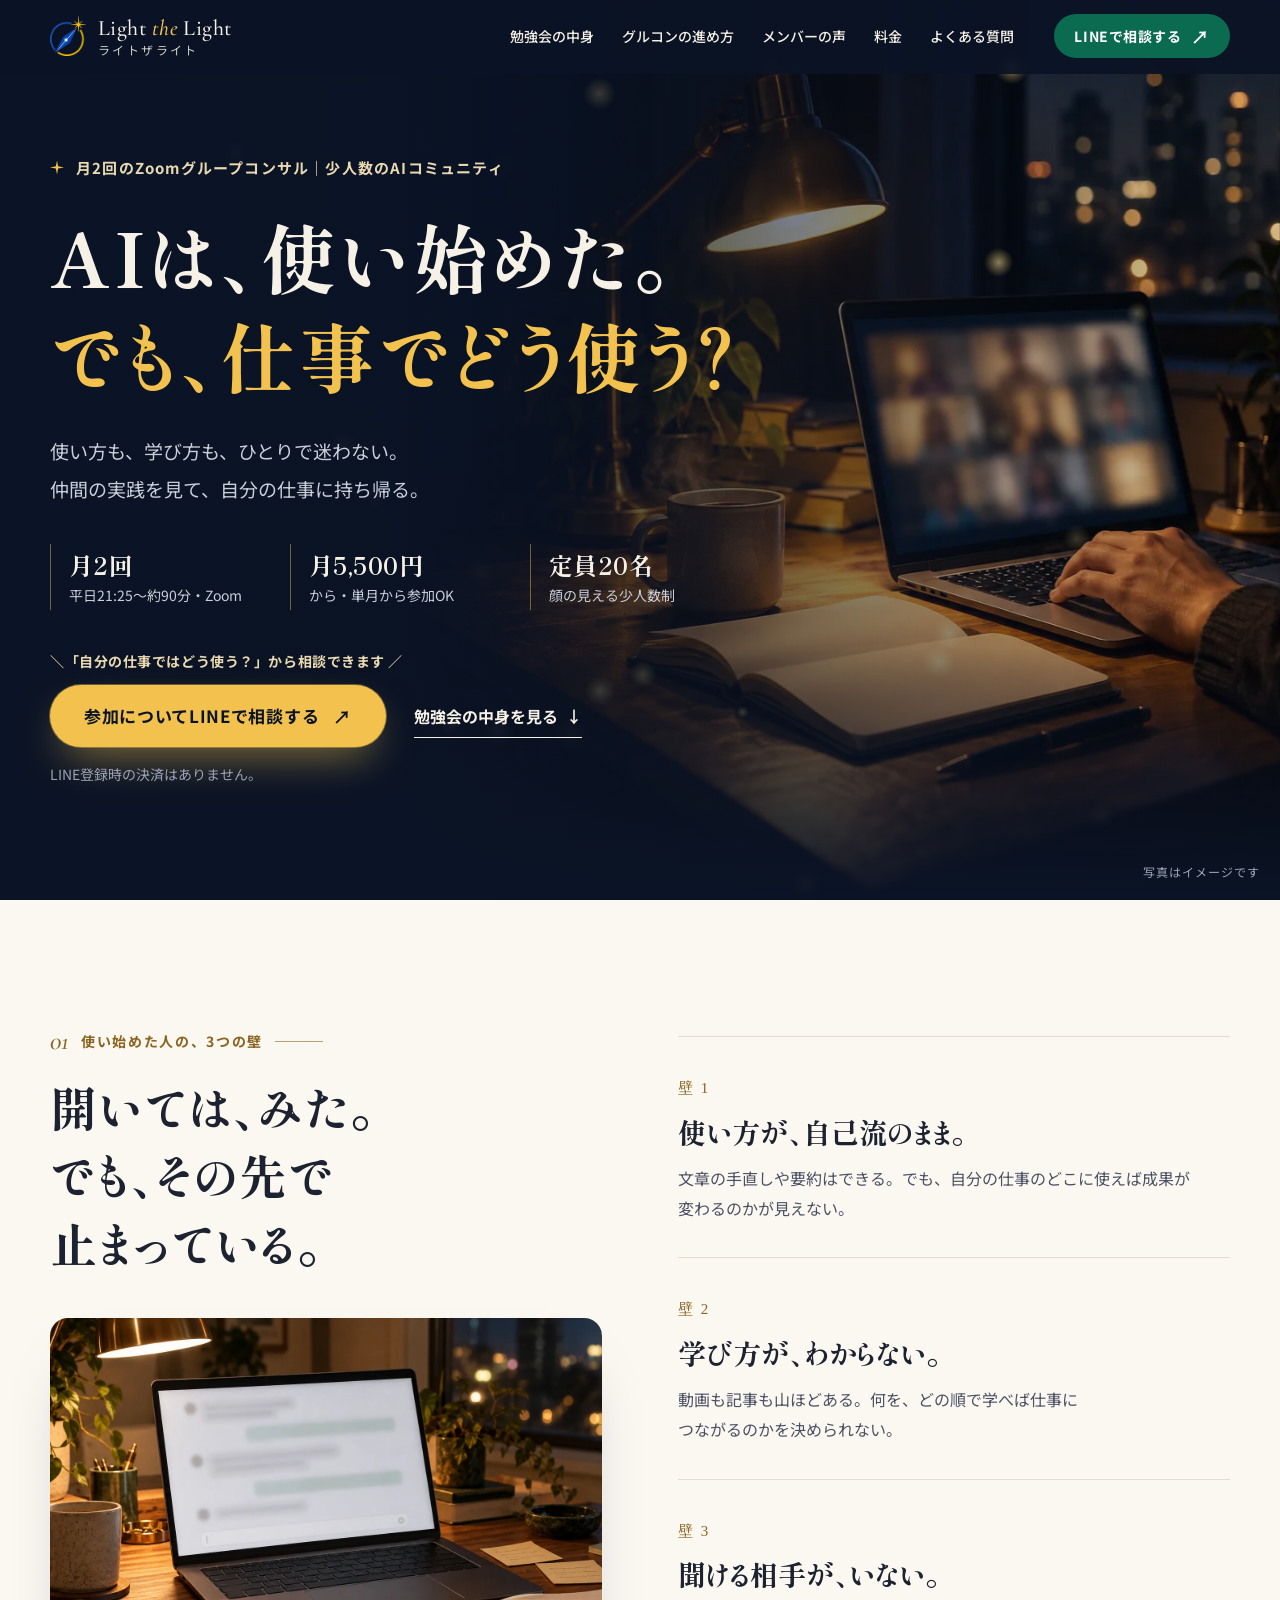
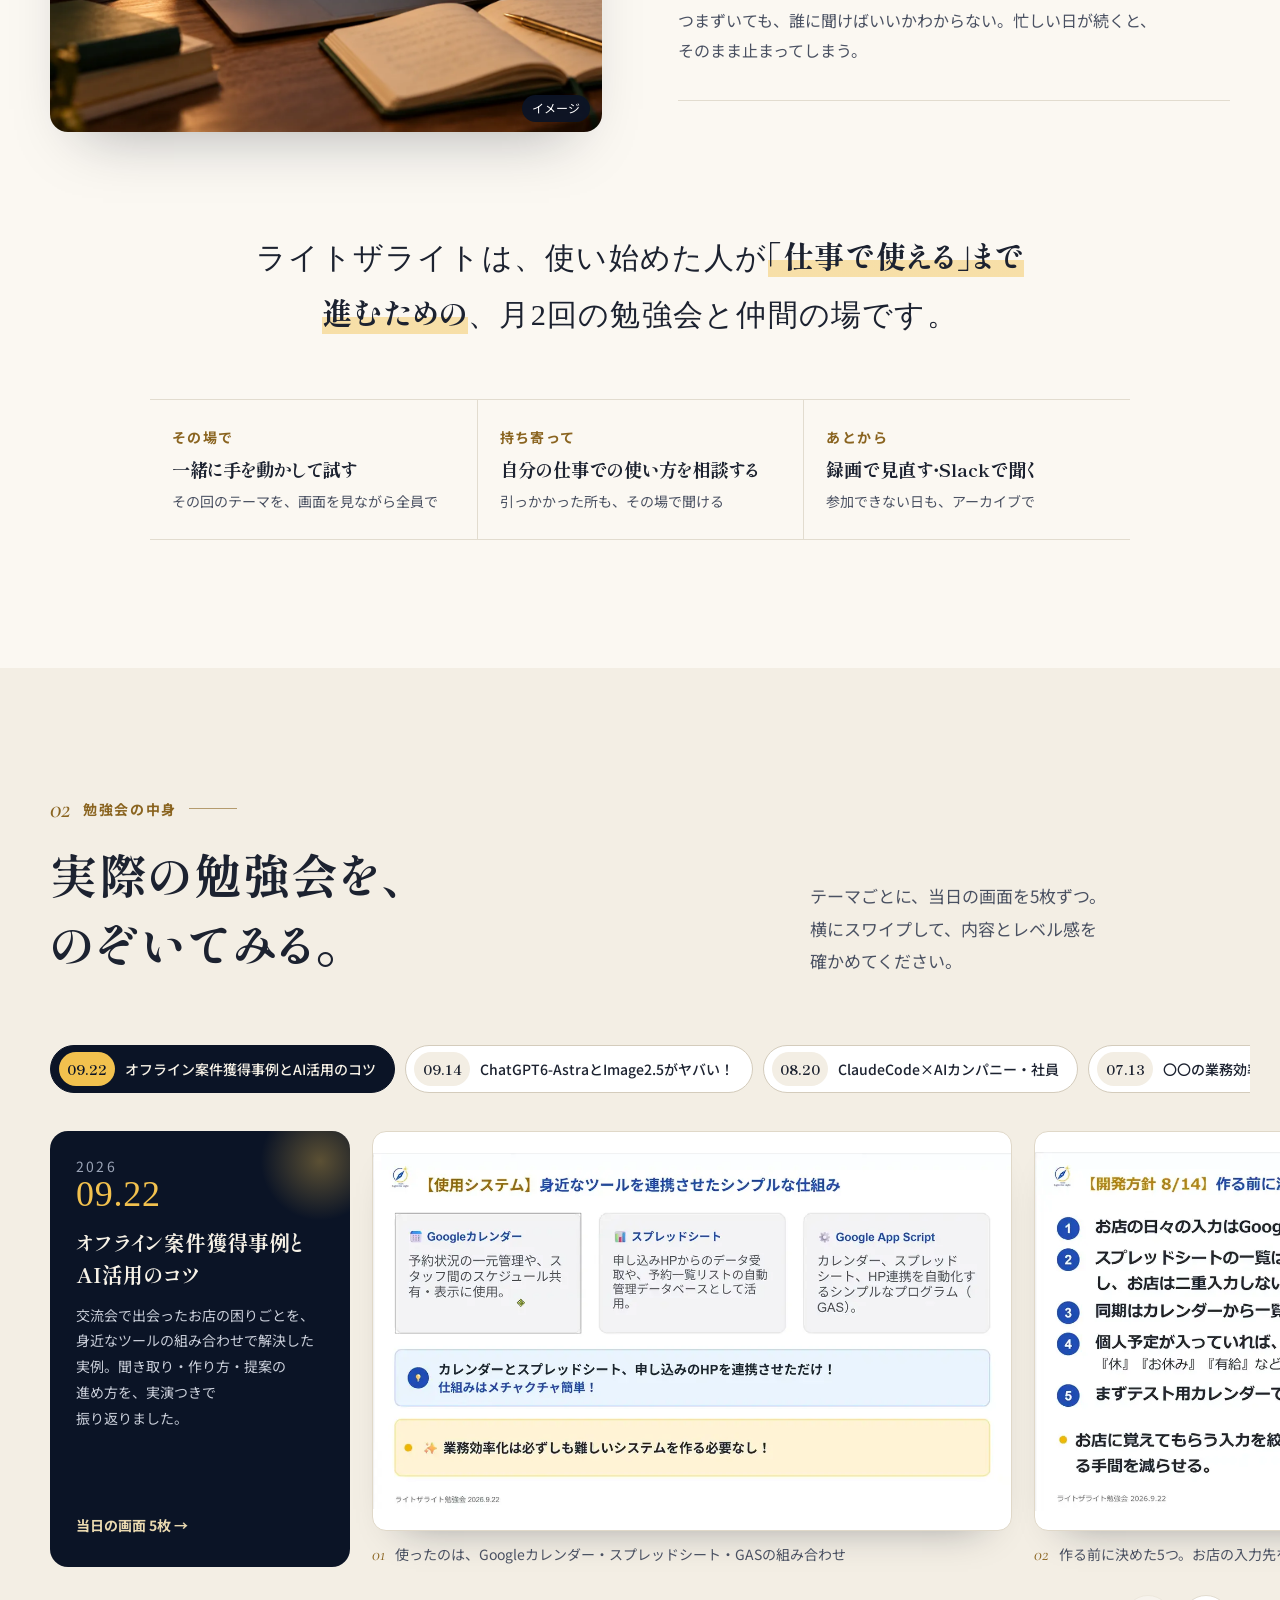
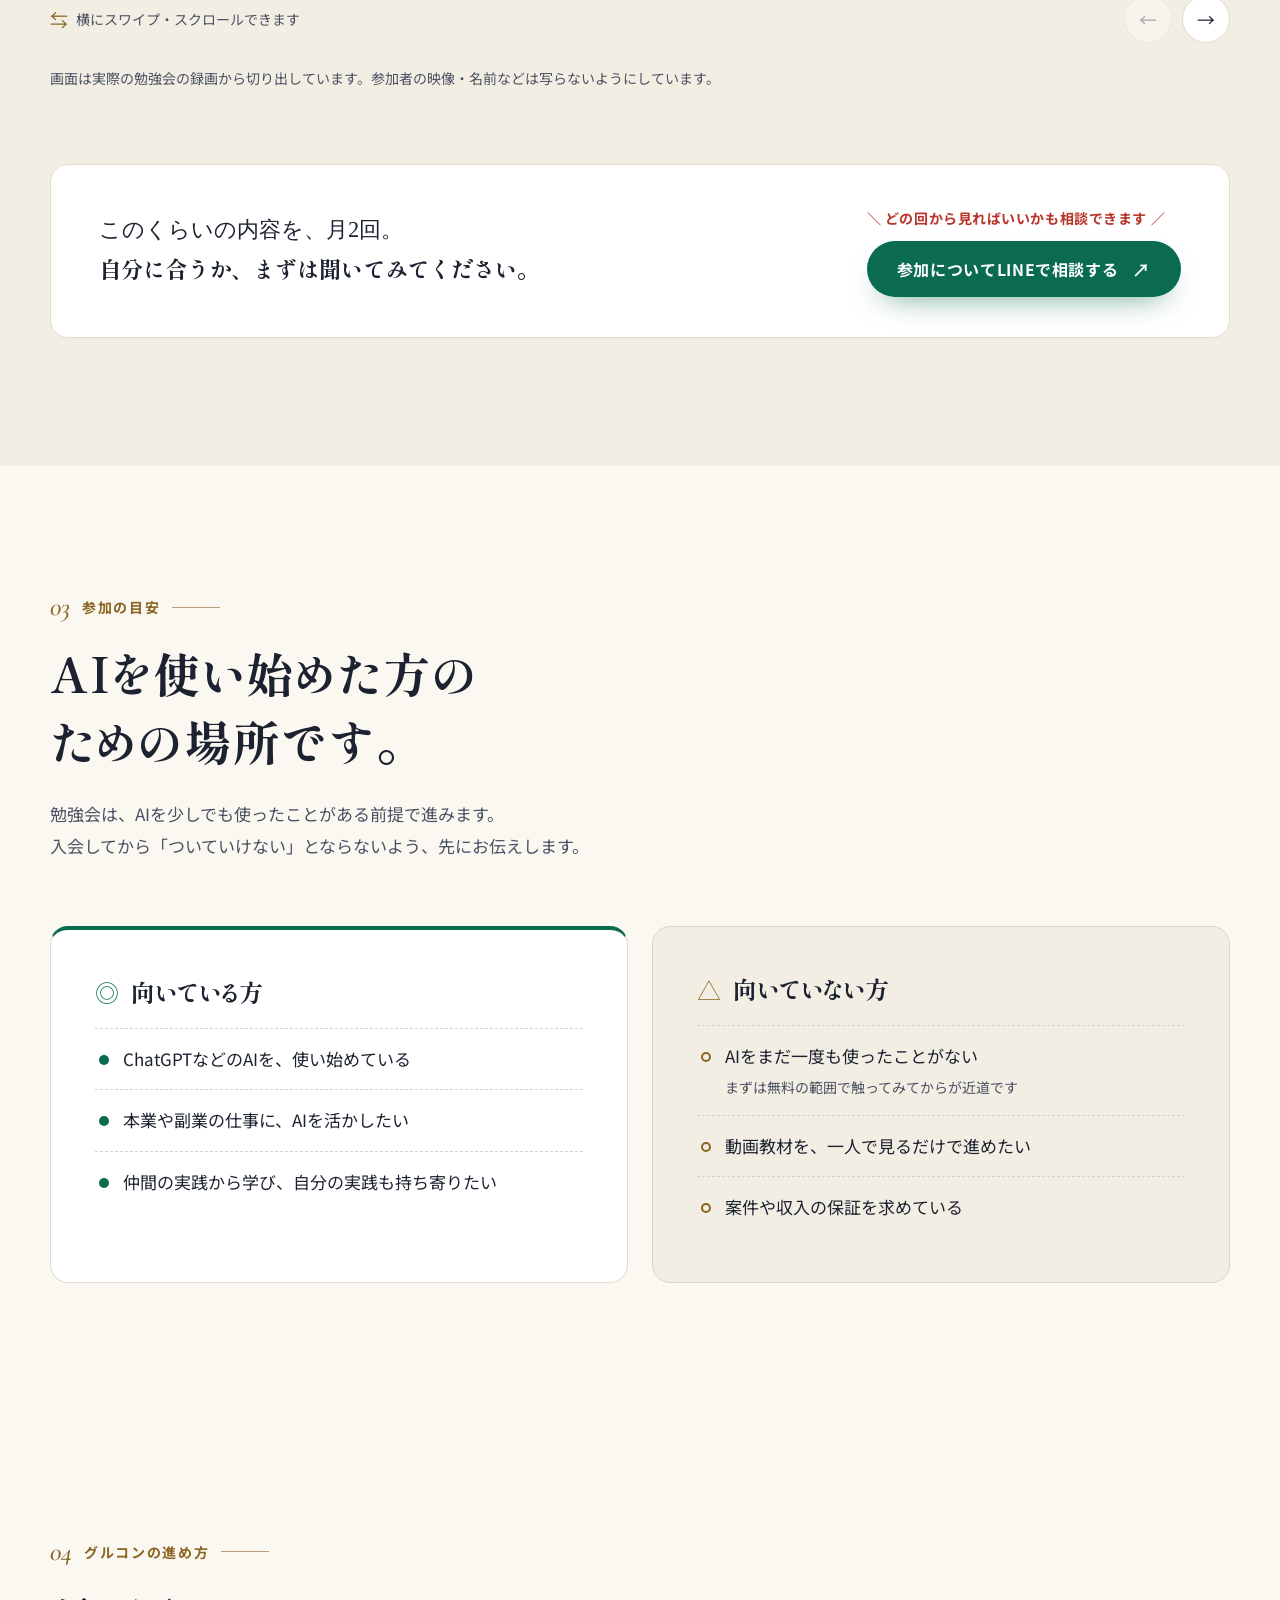
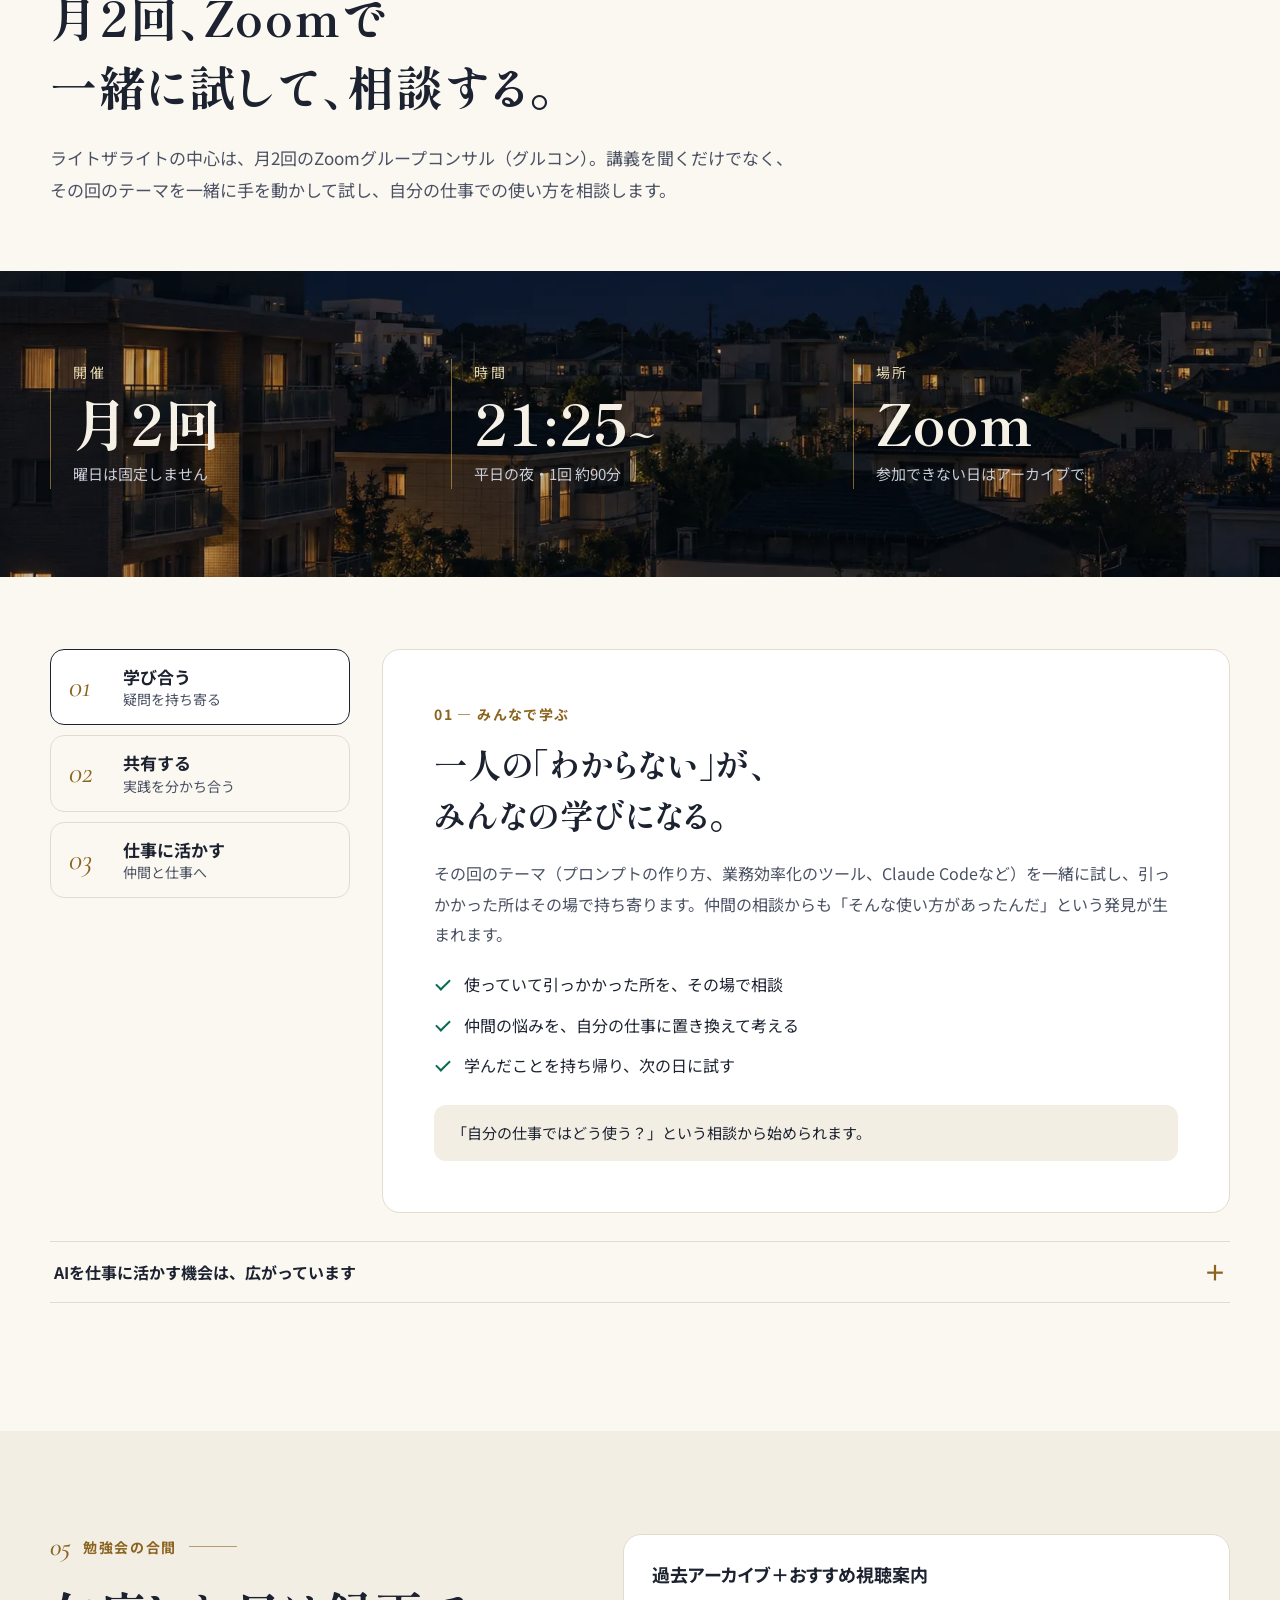
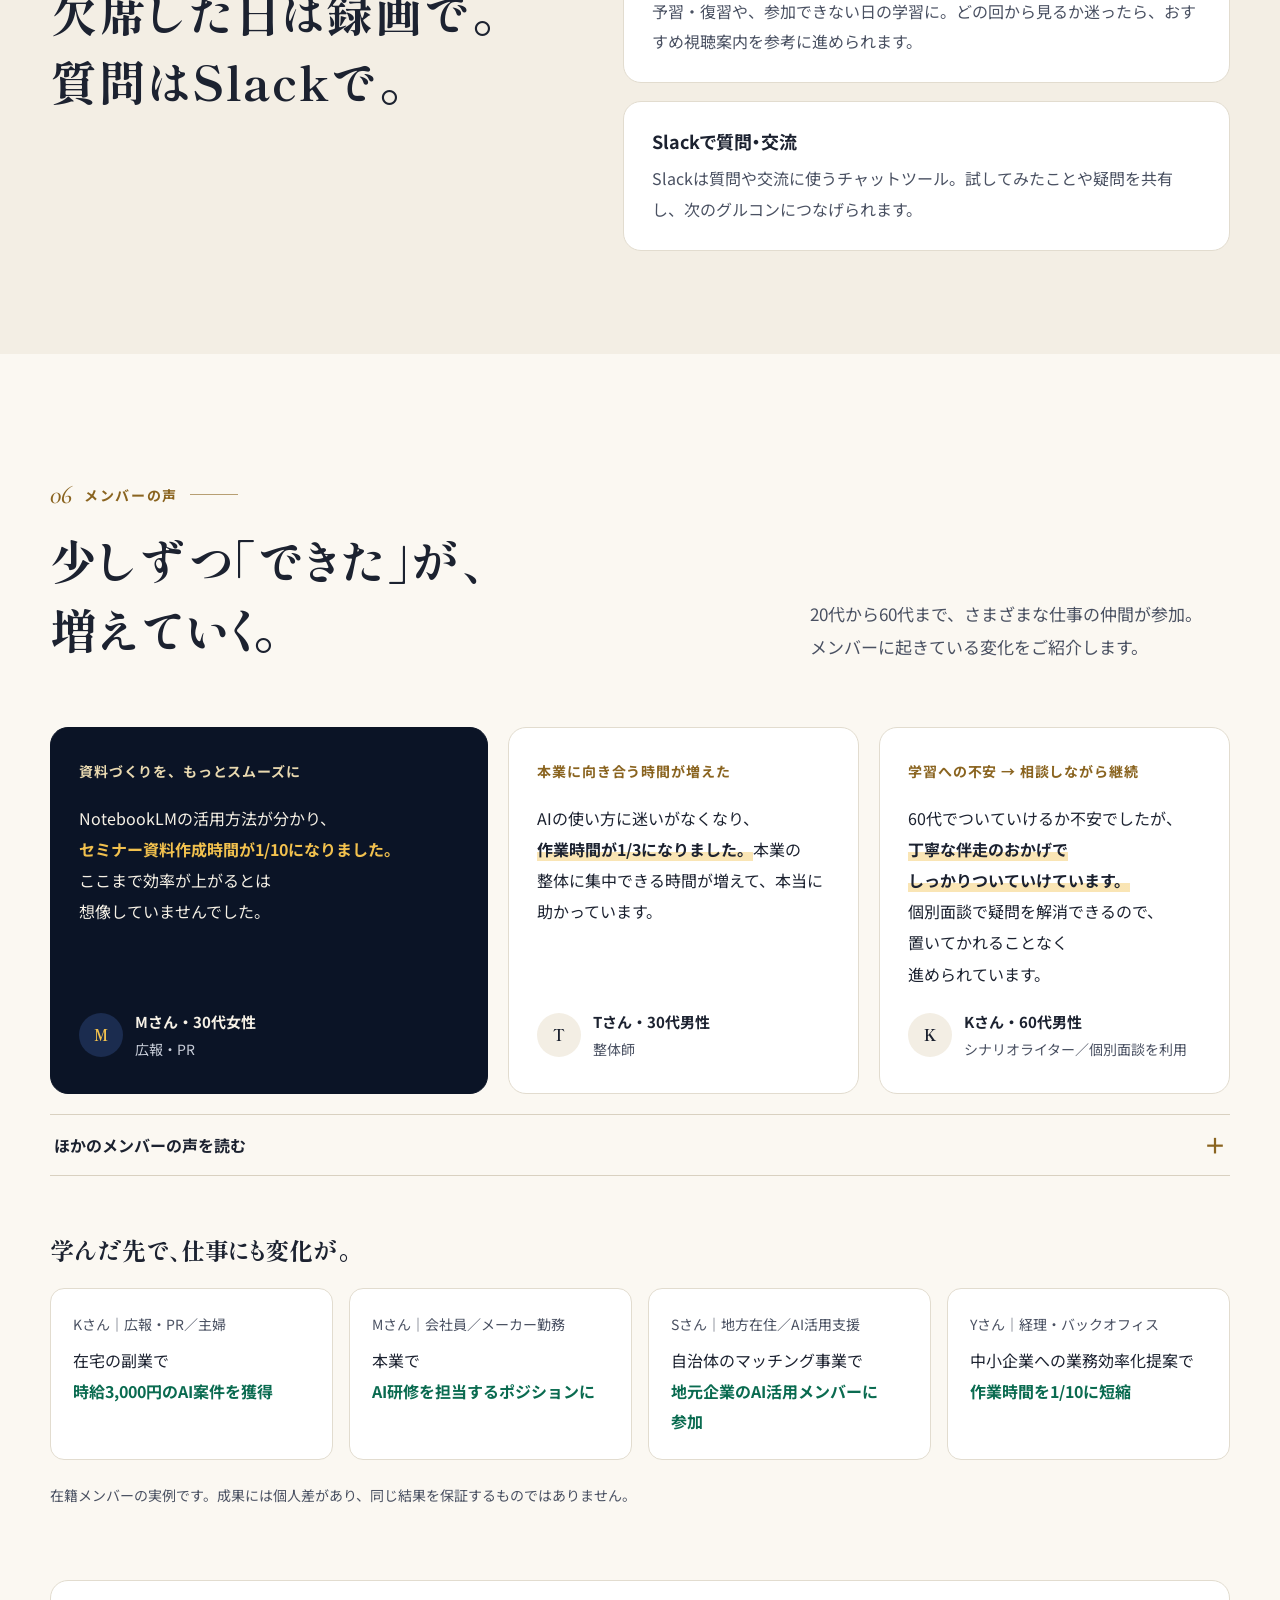
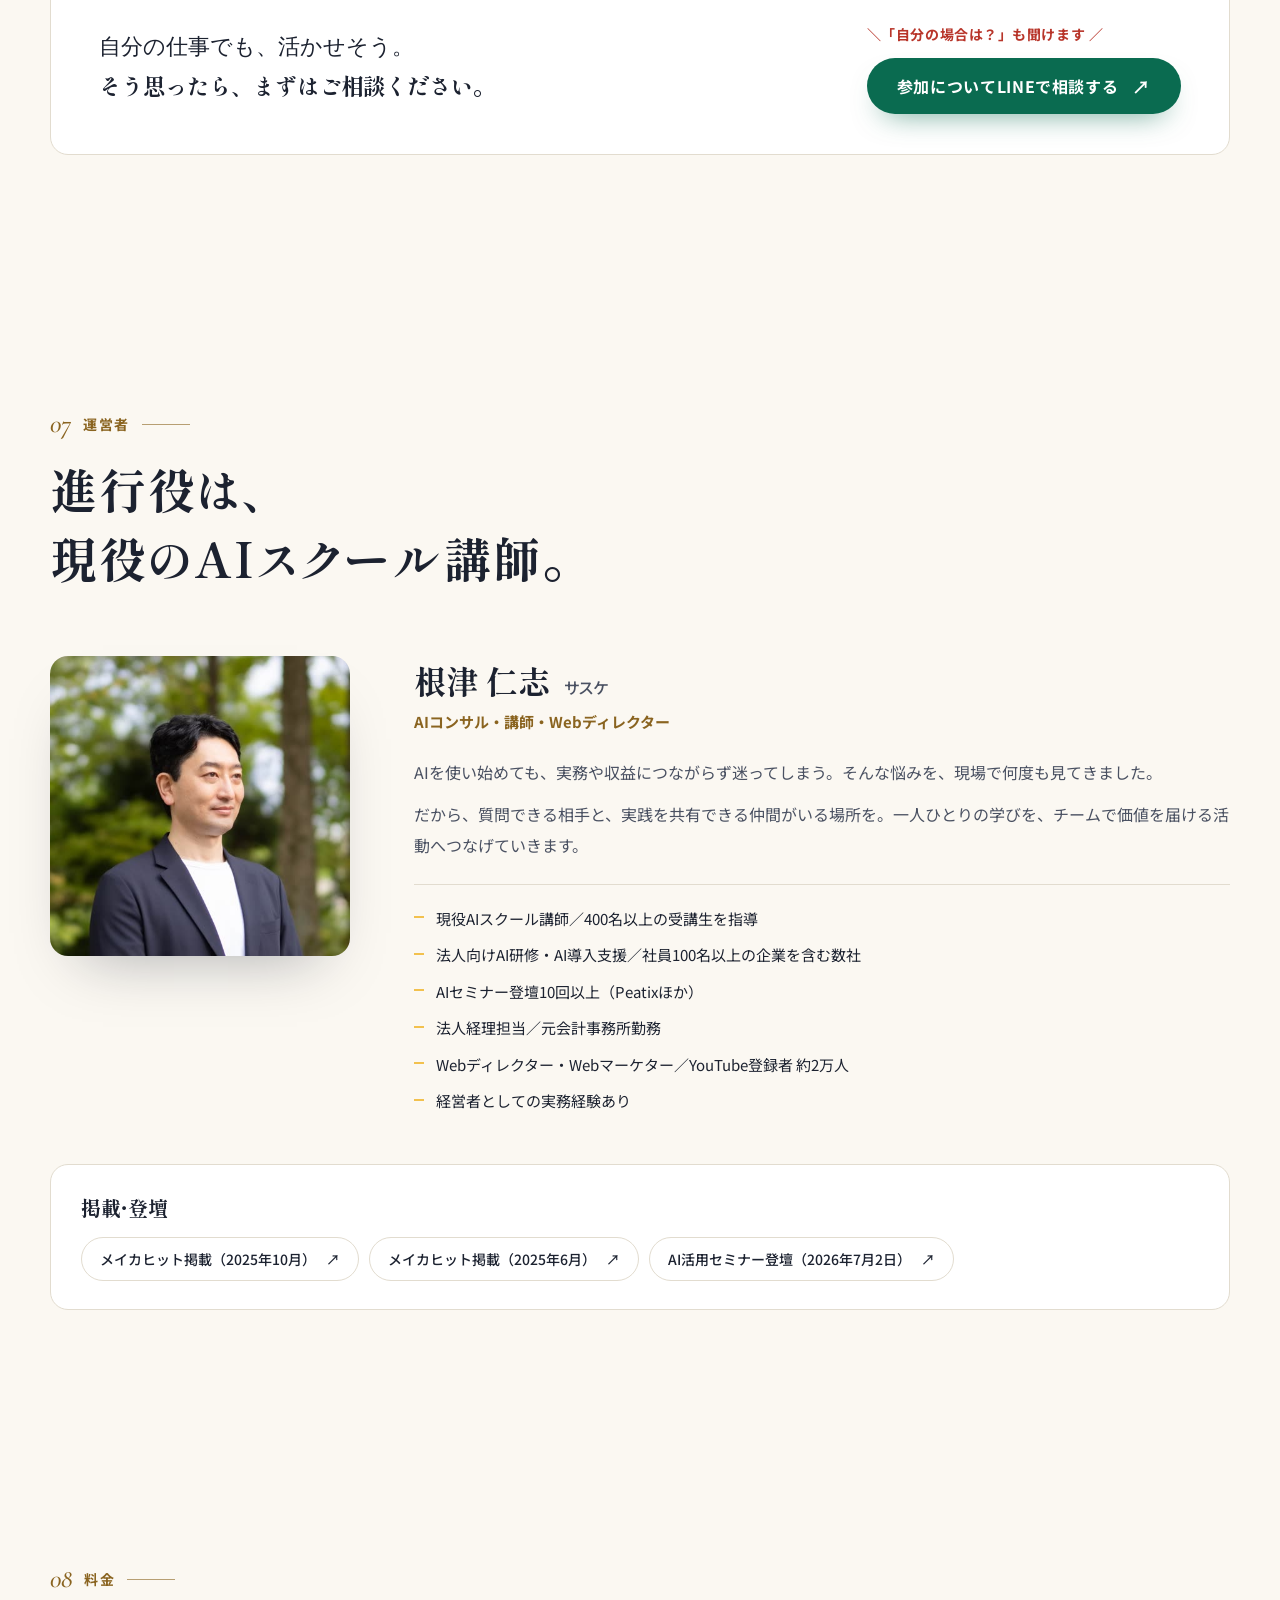
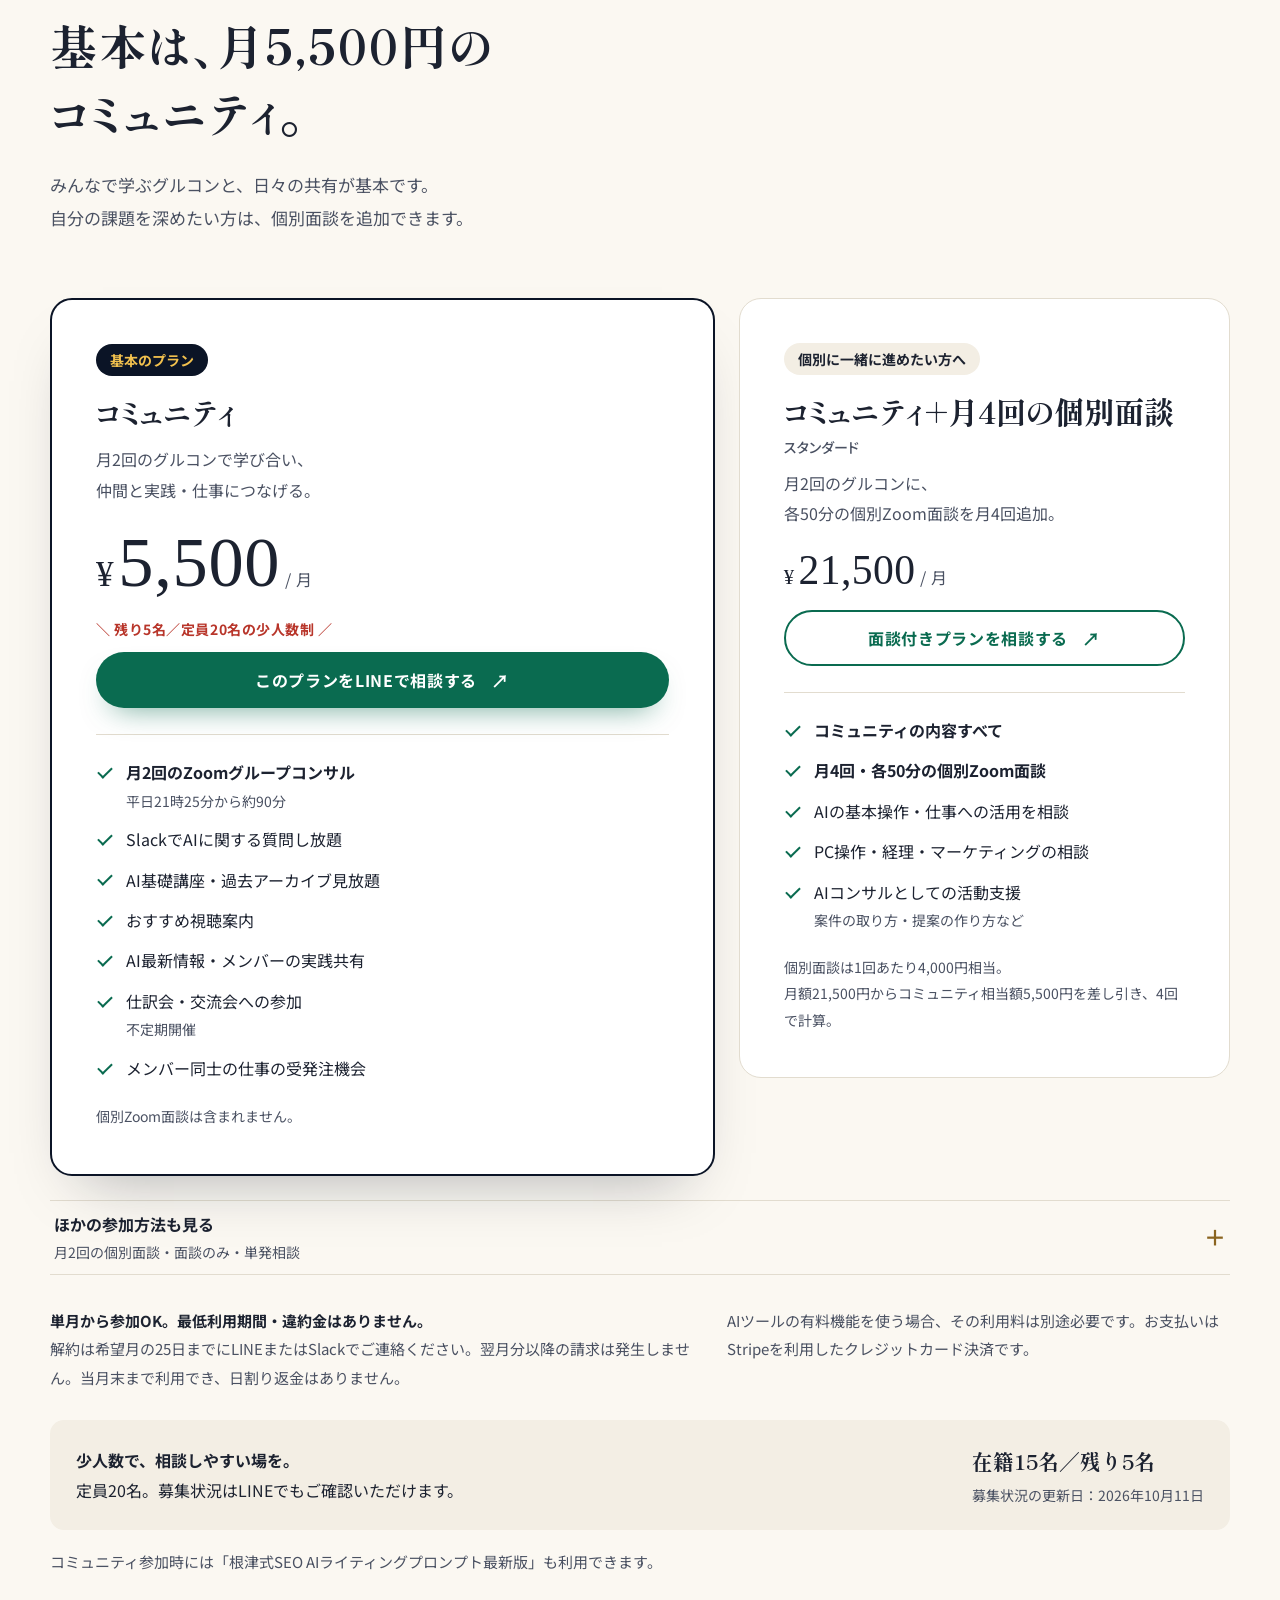
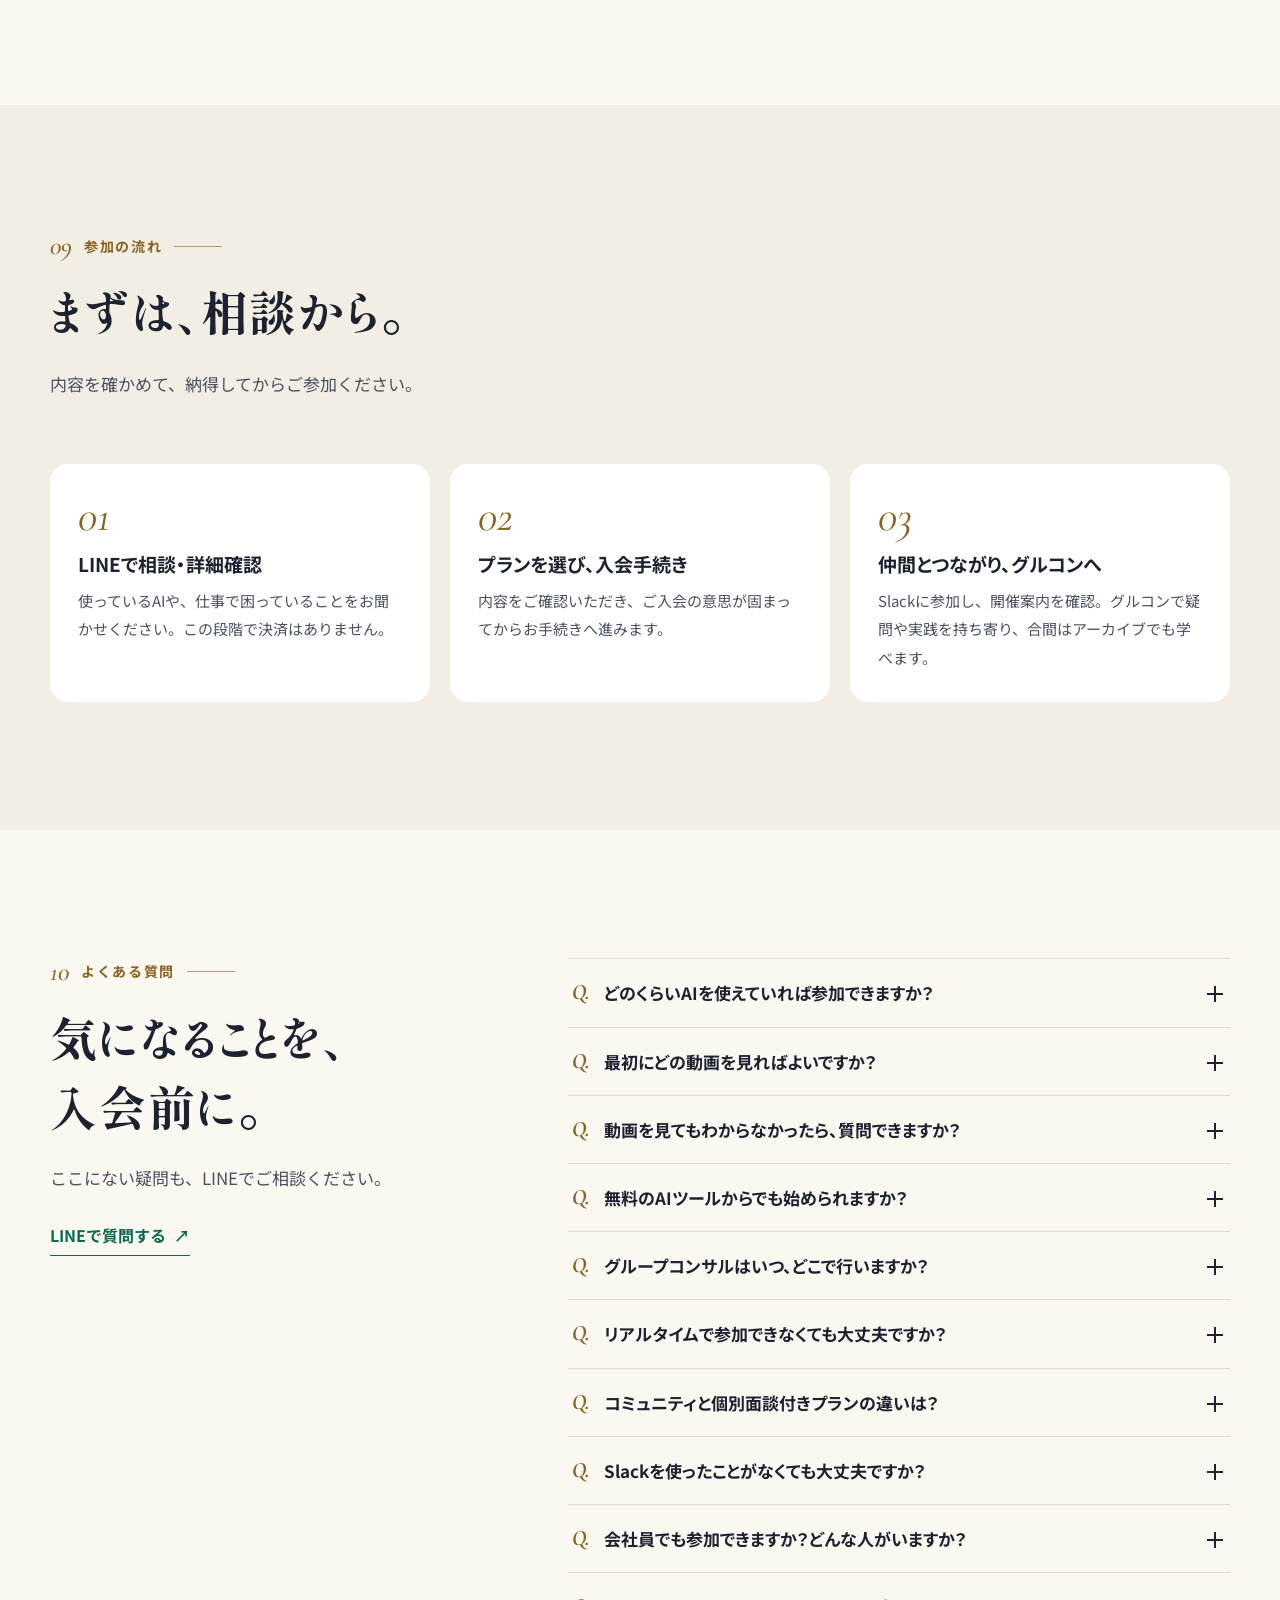
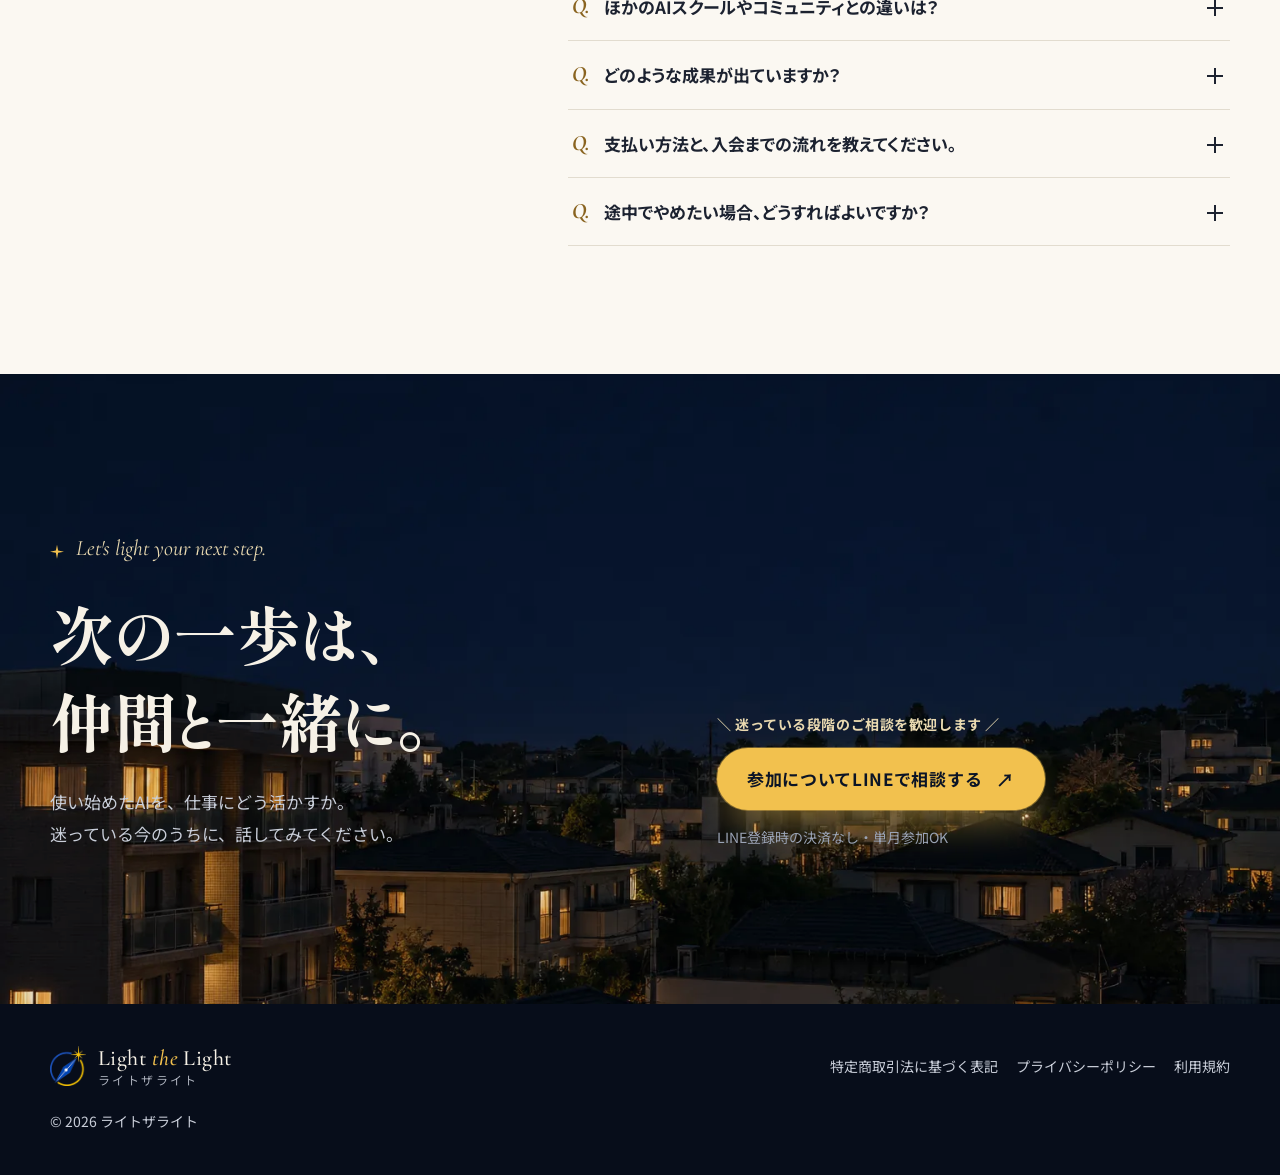
==== index.html @ 7cf0f7bd "募集状況を残り5名（在籍15名・2026年10月11日時点）に更新 Co-Authored-By: Claude Opus 5.5 <noreply@anthropic.com>" ====
<!doctype html>
<html lang="ja">
<head>
  <meta charset="UTF-8">
  <meta name="viewport" content="width=device-width, initial-scale=1">
  <meta name="theme-color" content="#0B1426">
  <title>ライトザライト｜AIを使い始めた人が、仕事で使えるようになる少人数コミュニティ</title>
  <meta name="description" content="AIを使い始めたけれど、仕事でどう使えばいいか・どう学べばいいかわからない方へ。月2回・平日21時25分からのZoomグループコンサルで、仲間の実践を見て自分の仕事に持ち帰る少人数コミュニティ。月5,500円から。">
  <link rel="canonical" href="https://sasukewebjob-ai.github.io/light-the-light-lp/">
  <link rel="icon" href="favicon.ico" sizes="any">
  <link rel="icon" type="image/png" sizes="64x64" href="favicon-64.png">
  <link rel="apple-touch-icon" href="apple-touch-icon.png">
  <meta property="og:type" content="website">
  <meta property="og:url" content="https://sasukewebjob-ai.github.io/light-the-light-lp/">
  <meta property="og:title" content="AIは、使い始めた。でも、仕事でどう使う？｜ライトザライト">
  <meta property="og:description" content="使い方も、学び方も、ひとりで迷わない。月2回のZoomグルコンで仲間の実践を見て、自分の仕事に持ち帰る少人数コミュニティ。月5,500円から。">
  <meta property="og:image" content="https://sasukewebjob-ai.github.io/light-the-light-lp/ogp-2026-10.jpg">
  <meta property="og:image:width" content="1200">
  <meta property="og:image:height" content="630">
  <meta property="og:image:alt" content="AIは、使い始めた。でも、仕事でどう使う？ 月2回のZoomグルコン｜ライトザライト">
  <meta property="og:locale" content="ja_JP">
  <meta property="og:site_name" content="ライトザライト">
  <meta name="twitter:card" content="summary_large_image">
  <meta name="twitter:title" content="AIは、使い始めた。でも、仕事でどう使う？｜ライトザライト">
  <meta name="twitter:description" content="月2回のZoomグルコンで、仲間の実践を見て自分の仕事に持ち帰る。月5,500円から。">
  <meta name="twitter:image" content="https://sasukewebjob-ai.github.io/light-the-light-lp/ogp-2026-10.jpg">
  <link rel="preconnect" href="https://fonts.googleapis.com">
  <link rel="preconnect" href="https://fonts.gstatic.com" crossorigin>
  <link href="https://fonts.googleapis.com/css2?family=Noto+Sans+JP:wght@400;700&family=Shippori+Mincho+B1:wght@700&family=Cormorant+Garamond:ital,wght@1,500&display=swap" rel="stylesheet">
  <link rel="preload" as="image" href="img/hero-night.webp" fetchpriority="high">
  <link rel="stylesheet" href="lp.css">
  <script src="lp.js" defer></script>
  <script type="application/ld+json">
  {"@context":"https://schema.org","@type":"Organization","name":"ライトザライト","alternateName":"Team Light the Light","url":"https://sasukewebjob-ai.github.io/light-the-light-lp/","logo":"https://sasukewebjob-ai.github.io/light-the-light-lp/logo-mark.png","description":"AIを使い始めた人が、月2回のZoomグループコンサルで仲間と実践を共有し、仕事への活用・収益化を目指す少人数制のAIコミュニティ。","founder":{"@type":"Person","name":"根津 仁志","jobTitle":"AIコンサル・講師・Webディレクター"},"contactPoint":{"@type":"ContactPoint","contactType":"customer support","url":"https://lin.ee/Y7OfHPe","availableLanguage":["Japanese"]}}
  </script>
</head>
<body>
<a class="skip-link" href="#main">本文へ移動</a>

<div class="opening" id="opening" hidden>
  <div class="opening-stage">
    <svg class="opening-mark" viewBox="30 0 680 720" aria-hidden="true" focusable="false">
      <defs><radialGradient id="openingGlow"><stop offset="0" stop-color="#FFE7A3" stop-opacity=".95"/><stop offset=".35" stop-color="#F2C14E" stop-opacity=".45"/><stop offset="1" stop-color="#F2C14E" stop-opacity="0"/></radialGradient></defs>
      <circle class="opening-glow" cx="557" cy="152" r="170" fill="url(#openingGlow)"/>
      <path class="opening-ring opening-ring-blue" d="M437 128 A300 300 0 0 0 145 605" pathLength="1"/>
      <path class="opening-ring opening-ring-gold" d="M185 655 A300 300 0 0 0 600 245" pathLength="1"/>
      <g class="opening-needle"><polygon points="140,655 288,378 527,213 404,478"/><line x1="152" y1="640" x2="515" y2="228"/><circle cx="338" cy="428" r="24"/></g>
      <polygon class="opening-star" points="557.0,10.0 562.0,140.0 600.8,108.2 569.0,147.0 689.0,152.0 569.0,157.0 600.8,195.8 562.0,164.0 557.0,278.0 552.0,164.0 513.2,195.8 545.0,157.0 427.0,152.0 545.0,147.0 513.2,108.2 552.0,140.0"/>
    </svg>
    <p class="opening-word">Light <i>the</i> Light</p>
    <p class="opening-sub">ライトザライト</p>
  </div>
  <button type="button" class="opening-skip" id="openingSkip">スキップ</button>
</div>

<header class="site-header" id="header">
  <div class="header-inner">
    <a class="brand" href="#top" aria-label="ライトザライト トップ">
      <img src="img/logo-mark-80.png" width="40" height="44" alt="" aria-hidden="true">
      <span class="brand-text"><span class="brand-word">Light <i>the</i> Light</span><small>ライトザライト</small></span>
    </a>
    <nav class="main-nav" aria-label="ページ内のご案内">
      <a href="#sessions">勉強会の中身</a><a href="#learning">グルコンの進め方</a><a href="#results">メンバーの声</a><a href="#pricing">料金</a><a href="#faq">よくある質問</a>
    </nav>
    <a class="button button-small" href="https://lin.ee/Y7OfHPe" target="_blank" rel="noopener" data-cta="nav">LINEで相談する<span aria-hidden="true">↗</span></a>
  </div>
  <div class="reading-progress" aria-hidden="true"><span id="readingProgress"></span></div>
</header>

<main id="main">
<section class="hero" id="top" aria-labelledby="hero-title">
  <div class="hero-media" aria-hidden="true">
    <img src="img/hero-night.webp" width="1536" height="1024" alt="" aria-hidden="true" fetchpriority="high">
    <canvas class="hero-lights" id="heroLights"></canvas>
  </div>
  <div class="container hero-inner">
    <p class="hero-eyebrow"><span class="star-dot" aria-hidden="true"></span><span>月2回のZoomグループコンサル<span class="eyebrow-sep" aria-hidden="true">｜</span><br class="sp-only">少人数のAIコミュニティ</span></p>
    <h1 id="hero-title">AIは、使い始めた。<br><span>でも、仕事で<br class="sp-only">どう使う？</span></h1>
    <p class="hero-lead">使い方も、学び方も、ひとりで迷わない。<br>仲間の実践を見て、自分の仕事に持ち帰る。</p>
    <ul class="hero-facts">
      <li><strong>月2回</strong><span>平日21:25〜約90分・Zoom</span></li>
      <li><strong>月5,500円</strong><span>から・単月から参加OK</span></li>
      <li><strong>定員20名</strong><span>顔の見える少人数制</span></li>
    </ul>
    <p class="cta-nudge">＼「自分の仕事ではどう使う？」から相談できます ／</p>
    <div class="hero-actions">
      <a class="button button-lamp" href="https://lin.ee/Y7OfHPe" target="_blank" rel="noopener" data-cta="hero" data-cta-role="primary">参加についてLINEで相談する<span aria-hidden="true">↗</span></a>
      <a class="text-link text-link-night" href="#sessions">勉強会の中身を見る<span aria-hidden="true">↓</span></a>
    </div>
    <p class="hero-micro">LINE登録時の決済はありません。</p>
  </div>
  <p class="hero-caption">写真はイメージです</p>
</section>

<section class="section walls" id="walls" aria-labelledby="walls-title">
  <div class="container walls-grid">
    <div class="walls-head reveal">
      <p class="kicker"><span>01</span>使い始めた人の、3つの壁</p>
      <h2 id="walls-title">開いては、みた。<br>でも、その先で<br class="sp-only">止まっている。</h2>
      <figure class="walls-photo">
        <img src="img/stuck.webp" width="1536" height="1024" alt="AIのチャット画面を開いたまま、入力欄が空になっている夜の机の上" loading="lazy" decoding="async">
        <figcaption>イメージ</figcaption>
      </figure>
    </div>
    <ol class="walls-list">
      <li class="reveal"><span class="wall-no">壁 1</span><h3>使い方が、自己流のまま。</h3><p>文章の手直しや要約はできる。でも、自分の仕事のどこに使えば成果が変わるのかが見えない。</p></li>
      <li class="reveal"><span class="wall-no">壁 2</span><h3>学び方が、わからない。</h3><p>動画も記事も山ほどある。何を、どの順で学べば仕事につながるのかを決められない。</p></li>
      <li class="reveal"><span class="wall-no">壁 3</span><h3>聞ける相手が、いない。</h3><p>つまずいても、誰に聞けばいいかわからない。忙しい日が続くと、そのまま止まってしまう。</p></li>
    </ol>
  </div>
  <div class="container"><p class="walls-bridge reveal">ライトザライトは、使い始めた人が<strong>「仕事で使える」まで進むための</strong>、月2回の勉強会と仲間の場です。</p>
    <ol class="session-flow reveal" aria-label="1回のグルコン（約90分）でやること">
      <li><span>その場で</span><strong>一緒に手を動かして試す</strong><small>その回のテーマを、画面を見ながら全員で</small></li>
      <li><span>持ち寄って</span><strong>自分の仕事での使い方を相談する</strong><small>引っかかった所も、その場で聞ける</small></li>
      <li><span>あとから</span><strong>録画で見直す・Slackで聞く</strong><small>参加できない日も、アーカイブで</small></li>
    </ol>
  </div>
</section>

<section class="section sessions" id="sessions" aria-labelledby="sessions-title">
  <div class="container">
    <div class="section-heading split-heading reveal"><div><p class="kicker"><span>02</span>勉強会の中身</p><h2 id="sessions-title">実際の勉強会を、<br>のぞいてみる。</h2></div><p>テーマごとに、当日の画面を5枚ずつ。<br>横にスワイプして、内容とレベル感を確かめてください。</p></div>
<!-- sessions:start（scripts/build-sessions.js が作る。手で直さない） -->
      <nav class="session-chips" aria-label="勉強会のテーマ">
        <a class="session-chip" href="#session-0922" data-session-link="0922" aria-current="true"><time datetime="2026-09-22">09.22</time><span>オフライン案件獲得事例とAI活用のコツ</span></a>
        <a class="session-chip" href="#session-0914" data-session-link="0914"><time datetime="2026-09-14">09.14</time><span>ChatGPT6-AstraとImage2.5がヤバい！</span></a>
        <a class="session-chip" href="#session-0820" data-session-link="0820"><time datetime="2026-08-20">08.20</time><span>ClaudeCode×AIカンパニー・社員</span></a>
        <a class="session-chip" href="#session-0713" data-session-link="0713"><time datetime="2026-07-13">07.13</time><span>〇〇の業務効率化といえばこのAIツール</span></a>
        <a class="session-chip" href="#session-0514" data-session-link="0514"><time datetime="2026-05-14">05.14</time><span>第3回プロンプト筋トレ</span></a>
      </nav>
    </div>
    <div class="session-track" id="sessionTrack" tabindex="0" role="region" aria-label="勉強会の画面（横にスクロールできます）">
    <article class="session" id="session-0922" data-session="0922" aria-labelledby="session-0922-title">
      <header class="session-head">
        <time datetime="2026-09-22"><span>2026</span>09.22</time>
        <h3 id="session-0922-title">オフライン案件獲得事例とAI活用のコツ</h3>
        <p>交流会で出会ったお店の困りごとを、身近なツールの組み合わせで解決した実例。聞き取り・作り方・提案の進め方を、実演つきで振り返りました。</p>
        <span class="session-more" aria-hidden="true">当日の画面 5枚 →</span>
      </header>
      <figure class="shot"><div class="shot-frame"><img src="img/sessions/0922_00360.webp" width="1200" height="669" alt="オフライン案件獲得事例とAI活用のコツの画面：使ったのは、Googleカレンダー・スプレッドシート・GASの組み合わせ" loading="lazy" decoding="async"></div><figcaption><span>01</span>使ったのは、Googleカレンダー・スプレッドシート・GASの組み合わせ</figcaption></figure>
      <figure class="shot"><div class="shot-frame"><img src="img/sessions/0922_02160.webp" width="1200" height="675" alt="オフライン案件獲得事例とAI活用のコツの画面：作る前に決めた5つ。お店の入力先を増やさない" loading="lazy" decoding="async"></div><figcaption><span>02</span>作る前に決めた5つ。お店の入力先を増やさない</figcaption></figure>
      <figure class="shot"><div class="shot-frame"><img src="img/sessions/0922_02310.webp" width="1200" height="675" alt="オフライン案件獲得事例とAI活用のコツの画面：動かした結果と、分からない所をそのままAIに渡す" loading="lazy" decoding="async"></div><figcaption><span>03</span>動かした結果と、分からない所をそのままAIに渡す</figcaption></figure>
      <figure class="shot"><div class="shot-frame"><img src="img/sessions/0922_01110.webp" width="1200" height="675" alt="オフライン案件獲得事例とAI活用のコツの画面：お客様の予約フォームを、その場で動かして確かめる" loading="lazy" decoding="async"></div><figcaption><span>04</span>お客様の予約フォームを、その場で動かして確かめる</figcaption></figure>
      <figure class="shot"><div class="shot-frame"><img src="img/sessions/0922_04710.webp" width="1200" height="675" alt="オフライン案件獲得事例とAI活用のコツの画面：次に会ったお店で聞くこと。どこで受け、誰が記録し、誰が確認するか" loading="lazy" decoding="async"></div><figcaption><span>05</span>次に会ったお店で聞くこと。どこで受け、誰が記録し、誰が確認するか</figcaption></figure>
    </article>
    <article class="session" id="session-0914" data-session="0914" aria-labelledby="session-0914-title">
      <header class="session-head">
        <time datetime="2026-09-14"><span>2026</span>09.14</time>
        <h3 id="session-0914-title">ChatGPT6-AstraとImage2.5がヤバい！</h3>
        <p>新しく出たAIの使いどころを、比べて・設定して・実演で確かめた回。パソコン操作をAIに任せるコンピューターユーズや、スケッチから画像を作る機能を試しました。</p>
        <span class="session-more" aria-hidden="true">当日の画面 5枚 →</span>
      </header>
      <figure class="shot"><div class="shot-frame"><img src="img/sessions/0914_00060.webp" width="1200" height="675" alt="ChatGPT6-AstraとImage2.5がヤバい！の画面：その日に出た新しいAIを、仕事の目線で確かめる" loading="lazy" decoding="async"></div><figcaption><span>01</span>その日に出た新しいAIを、仕事の目線で確かめる</figcaption></figure>
      <figure class="shot"><div class="shot-frame"><img src="img/sessions/0914_00810.webp" width="1200" height="675" alt="ChatGPT6-AstraとImage2.5がヤバい！の画面：コンピューターユーズ（AIにパソコンを操作させる）の設定手順" loading="lazy" decoding="async"></div><figcaption><span>02</span>コンピューターユーズ（AIにパソコンを操作させる）の設定手順</figcaption></figure>
      <figure class="shot"><div class="shot-frame"><img src="img/sessions/0914_02610.webp" width="1200" height="675" alt="ChatGPT6-AstraとImage2.5がヤバい！の画面：AIに任せられる仕事は、どう変わるか" loading="lazy" decoding="async"></div><figcaption><span>03</span>AIに任せられる仕事は、どう変わるか</figcaption></figure>
      <figure class="shot"><div class="shot-frame"><img src="img/sessions/0914_03660.webp" width="1200" height="675" alt="ChatGPT6-AstraとImage2.5がヤバい！の画面：スケッチで構図を伝えて、画像を作る" loading="lazy" decoding="async"></div><figcaption><span>04</span>スケッチで構図を伝えて、画像を作る</figcaption></figure>
      <figure class="shot"><div class="shot-frame"><img src="img/sessions/0914_05010.webp" width="1200" height="675" alt="ChatGPT6-AstraとImage2.5がヤバい！の画面：まとめ。今日の実演と、仕事での使いどころ" loading="lazy" decoding="async"></div><figcaption><span>05</span>まとめ。今日の実演と、仕事での使いどころ</figcaption></figure>
    </article>
    <article class="session" id="session-0820" data-session="0820" aria-labelledby="session-0820-title">
      <header class="session-head">
        <time datetime="2026-08-20"><span>2026</span>08.20</time>
        <h3 id="session-0820-title">ClaudeCode×AIカンパニー・社員</h3>
        <p>Claude Codeに「企画・校閲・ビジュアル」の3人のAI社員を雇い、自分の知識からX投稿を作るまでを、全員で手を動かして作った回。</p>
        <span class="session-more" aria-hidden="true">当日の画面 5枚 →</span>
      </header>
      <figure class="shot"><div class="shot-frame"><img src="img/sessions/0820_00120.webp" width="1200" height="883" alt="ClaudeCode×AIカンパニー・社員の画面：後半ワーク「あなたのAI社員を雇う」。今日の完成形" loading="lazy" decoding="async"></div><figcaption><span>01</span>後半ワーク「あなたのAI社員を雇う」。今日の完成形</figcaption></figure>
      <figure class="shot"><div class="shot-frame"><img src="img/sessions/0820_00600.webp" width="1200" height="977" alt="ClaudeCode×AIカンパニー・社員の画面：AI社員を、人間の会社に置き換えて考える" loading="lazy" decoding="async"></div><figcaption><span>02</span>AI社員を、人間の会社に置き換えて考える</figcaption></figure>
      <figure class="shot"><div class="shot-frame"><img src="img/sessions/0820_02520.webp" width="1200" height="911" alt="ClaudeCode×AIカンパニー・社員の画面：CLAUDE.md（社内ルール）に、AI社員の一覧を書く" loading="lazy" decoding="async"></div><figcaption><span>03</span>CLAUDE.md（社内ルール）に、AI社員の一覧を書く</figcaption></figure>
      <figure class="shot"><div class="shot-frame"><img src="img/sessions/0820_02280.webp" width="1200" height="788" alt="ClaudeCode×AIカンパニー・社員の画面：作ったAI社員のファイルを、AIに点検させる" loading="lazy" decoding="async"></div><figcaption><span>04</span>作ったAI社員のファイルを、AIに点検させる</figcaption></figure>
      <figure class="shot"><div class="shot-frame"><img src="img/sessions/0820_05400.webp" width="1200" height="807" alt="ClaudeCode×AIカンパニー・社員の画面：迷ったら。くり返す仕事はAI社員に、一度きりの相談はそのまま話しかける" loading="lazy" decoding="async"></div><figcaption><span>05</span>迷ったら。くり返す仕事はAI社員に、一度きりの相談はそのまま話しかける</figcaption></figure>
    </article>
    <article class="session" id="session-0713" data-session="0713" aria-labelledby="session-0713-title">
      <header class="session-head">
        <time datetime="2026-07-13"><span>2026</span>07.13</time>
        <h3 id="session-0713-title">〇〇の業務効率化といえばこのAIツール</h3>
        <p>文章・リサーチ・画像・動画・開発まで、30の用途ごとに「どのAIを使うか」を整理した回。ゴールは、自分の業務にどれを課金すべきかが分かること。</p>
        <span class="session-more" aria-hidden="true">当日の画面 5枚 →</span>
      </header>
      <figure class="shot"><div class="shot-frame"><img src="img/sessions/0713_00060.webp" width="1200" height="675" alt="〇〇の業務効率化といえばこのAIツールの画面：30の用途別に、本音で整理した早見表" loading="lazy" decoding="async"></div><figcaption><span>01</span>30の用途別に、本音で整理した早見表</figcaption></figure>
      <figure class="shot"><div class="shot-frame"><img src="img/sessions/0713_00510.webp" width="1200" height="673" alt="〇〇の業務効率化といえばこのAIツールの画面：テキスト・文章作業は、どのAIを使うか" loading="lazy" decoding="async"></div><figcaption><span>02</span>テキスト・文章作業は、どのAIを使うか</figcaption></figure>
      <figure class="shot"><div class="shot-frame"><img src="img/sessions/0713_00810.webp" width="1200" height="673" alt="〇〇の業務効率化といえばこのAIツールの画面：リサーチ・ファクトチェックの使い分け" loading="lazy" decoding="async"></div><figcaption><span>03</span>リサーチ・ファクトチェックの使い分け</figcaption></figure>
      <figure class="shot"><div class="shot-frame"><img src="img/sessions/0713_03810.webp" width="1200" height="673" alt="〇〇の業務効率化といえばこのAIツールの画面：画像・デザインの使い分け" loading="lazy" decoding="async"></div><figcaption><span>04</span>画像・デザインの使い分け</figcaption></figure>
      <figure class="shot"><div class="shot-frame"><img src="img/sessions/0713_04860.webp" width="1200" height="673" alt="〇〇の業務効率化といえばこのAIツールの画面：動画制作・開発・自動化・ブラウザ" loading="lazy" decoding="async"></div><figcaption><span>05</span>動画制作・開発・自動化・ブラウザ</figcaption></figure>
    </article>
    <article class="session" id="session-0514" data-session="0514" aria-labelledby="session-0514-title">
      <header class="session-head">
        <time datetime="2026-05-14"><span>2026</span>05.14</time>
        <h3 id="session-0514-title">第3回プロンプト筋トレ</h3>
        <p>AIへの頼み方（プロンプト）を、例の見せ方・NGの伝え方・声での入力などのコツから学び、後半は全員で1つのプロンプトを完成させた回。</p>
        <span class="session-more" aria-hidden="true">当日の画面 5枚 →</span>
      </header>
      <figure class="shot"><div class="shot-frame"><img src="img/sessions/0514_00510.webp" width="1200" height="676" alt="第3回プロンプト筋トレの画面：AIに例を見せて、出力を安定させる" loading="lazy" decoding="async"></div><figcaption><span>01</span>AIに例を見せて、出力を安定させる</figcaption></figure>
      <figure class="shot"><div class="shot-frame"><img src="img/sessions/0514_00810.webp" width="1200" height="676" alt="第3回プロンプト筋トレの画面：「こう書かないで」も強力。NGの伝え方" loading="lazy" decoding="async"></div><figcaption><span>02</span>「こう書かないで」も強力。NGの伝え方</figcaption></figure>
      <figure class="shot"><div class="shot-frame"><img src="img/sessions/0514_01260.webp" width="1200" height="676" alt="第3回プロンプト筋トレの画面：書く前に、まずしゃべる（声で入力する）" loading="lazy" decoding="async"></div><figcaption><span>03</span>書く前に、まずしゃべる（声で入力する）</figcaption></figure>
      <figure class="shot"><div class="shot-frame"><img src="img/sessions/0514_01860.webp" width="1200" height="676" alt="第3回プロンプト筋トレの画面：後半はワークショップ。1つのプロンプトを完成させる" loading="lazy" decoding="async"></div><figcaption><span>04</span>後半はワークショップ。1つのプロンプトを完成させる</figcaption></figure>
      <figure class="shot"><div class="shot-frame"><img src="img/sessions/0514_03210.webp" width="1200" height="676" alt="第3回プロンプト筋トレの画面：ステップバイステップを足して、答えの精度を上げる" loading="lazy" decoding="async"></div><figcaption><span>05</span>ステップバイステップを足して、答えの精度を上げる</figcaption></figure>
    </article>
    </div>
    <div class="container">
<!-- sessions:end -->
    <div class="session-controls">
      <p class="session-hint"><span aria-hidden="true">⇆</span>横にスワイプ・スクロールできます</p>
      <div class="session-buttons"><button type="button" class="round-button" id="sessionPrev" aria-label="前の画面へ" aria-controls="sessionTrack">←</button><button type="button" class="round-button" id="sessionNext" aria-label="次の画面へ" aria-controls="sessionTrack">→</button></div>
    </div>
    <p class="note">画面は実際の勉強会の録画から切り出しています。参加者の映像・名前などは写らないようにしています。</p>
    <div class="inline-cta reveal"><p>このくらいの内容を、月2回。<br><strong>自分に合うか、まずは聞いてみてください。</strong></p><div class="cta-stack"><p class="cta-nudge">＼ どの回から見ればいいかも相談できます ／</p><a class="button" href="https://lin.ee/Y7OfHPe" target="_blank" rel="noopener" data-cta="sessions">参加についてLINEで相談する<span aria-hidden="true">↗</span></a></div></div>
  </div>
</section>

<section class="section fit" id="fit" aria-labelledby="fit-title">
  <div class="container">
    <div class="section-heading reveal"><p class="kicker"><span>03</span>参加の目安</p><h2 id="fit-title">AIを使い始めた方の<br>ための場所です。</h2><p>勉強会は、AIを少しでも使ったことがある前提で進みます。<br class="pc-only">入会してから「ついていけない」とならないよう、先にお伝えします。</p></div>
    <div class="fit-grid">
      <div class="fit-card fit-yes reveal"><h3><span aria-hidden="true">◎</span>向いている方</h3><ul><li>ChatGPTなどのAIを、使い始めている</li><li>本業や副業の仕事に、AIを活かしたい</li><li>仲間の実践から学び、自分の実践も持ち寄りたい</li></ul></div>
      <div class="fit-card fit-no reveal"><h3><span aria-hidden="true">△</span>向いていない方</h3><ul><li>AIをまだ一度も使ったことがない<small>まずは無料の範囲で触ってみてからが近道です</small></li><li>動画教材を、一人で見るだけで進めたい</li><li>案件や収入の保証を求めている</li></ul></div>
    </div>
  </div>
</section>

<section class="section learning" id="learning" aria-labelledby="learning-title">
  <div class="container">
    <div class="section-heading reveal"><p class="kicker"><span>04</span>グルコンの進め方</p><h2 id="learning-title">月2回、Zoomで<br>一緒に試して、相談する。</h2><p>ライトザライトの中心は、月2回のZoomグループコンサル（グルコン）。講義を聞くだけでなく、その回のテーマを一緒に手を動かして試し、自分の仕事での使い方を相談します。</p></div>
  </div>
  <div class="schedule-band">
    <img src="img/windows.webp" width="1536" height="1024" alt="" aria-hidden="true" loading="lazy" decoding="async">
    <div class="container schedule-inner">
      <p class="schedule-item reveal"><span class="schedule-label">開催</span><strong>月2回</strong><span>曜日は固定しません</span></p>
      <p class="schedule-item reveal"><span class="schedule-label">時間</span><strong>21:25<small>〜</small></strong><span>平日の夜・1回 約90分</span></p>
      <p class="schedule-item reveal"><span class="schedule-label">場所</span><strong>Zoom</strong><span>参加できない日はアーカイブで</span></p>
    </div>
  </div>
  <div class="container">
    <div class="learning-path reveal">
      <div class="step-tabs" aria-label="グルコンでできること">
        <button type="button" class="step-tab" id="step-tab-1" data-step="1"><span class="step-number">01</span><span>学び合う<small>疑問を持ち寄る</small></span></button>
        <button type="button" class="step-tab" id="step-tab-2" data-step="2"><span class="step-number">02</span><span>共有する<small>実践を分かち合う</small></span></button>
        <button type="button" class="step-tab" id="step-tab-3" data-step="3"><span class="step-number">03</span><span>仕事に活かす<small>仲間と仕事へ</small></span></button>
      </div>
      <div class="step-panels">
        <article class="step-panel" id="step-panel-1">
          <p class="panel-kicker">01 — みんなで学ぶ</p><h3>一人の「わからない」が、<br>みんなの学びになる。</h3>
          <p>その回のテーマ（プロンプトの作り方、業務効率化のツール、Claude Codeなど）を一緒に試し、引っかかった所はその場で持ち寄ります。仲間の相談からも「そんな使い方があったんだ」という発見が生まれます。</p>
          <ul class="check-list"><li>使っていて引っかかった所を、その場で相談</li><li>仲間の悩みを、自分の仕事に置き換えて考える</li><li>学んだことを持ち帰り、次の日に試す</li></ul>
          <p class="panel-tip">「自分の仕事ではどう使う？」という相談から始められます。</p>
        </article>
        <article class="step-panel" id="step-panel-2">
          <p class="panel-kicker">02 — 実践を共有する</p><h3>できたことも、困ったことも。<br>持ち寄るほど、学びは広がる。</h3>
          <p>「この作業にAIを使ってみた」「ここでうまくいかなかった」。それぞれの仕事や経験を共有し、自分だけでは思いつかなかった活用法に出会います。</p>
          <ul class="check-list"><li>メンバーの活用事例や試行錯誤を共有</li><li>職種の違う仲間から、新しい視点をもらう</li><li>グルコンの合間も、Slackで質問・実践報告</li></ul>
          <p class="panel-tip">完成した成果だけでなく、試している途中の気づきも学びのきっかけに。</p>
        </article>
        <article class="step-panel" id="step-panel-3">
          <p class="panel-kicker">03 — 仲間と、仕事へ</p><h3>学ぶ仲間から、<br>一緒に仕事をする仲間へ。</h3>
          <p>自分の業務の時短から、提案やAI活用支援への挑戦へ。ライトザライトは、学んだ先も一緒に進む「事業者チーム」です。</p>
          <ul class="check-list"><li>本業・副業でのAIの活かし方を相談</li><li>交流会や経理の仕訳会でも、仕事の悩みを持ち寄れる</li><li>チーム内の受発注やAI活用支援の機会へ</li></ul>
          <p class="panel-tip">仕事の受注や収入を保証するものではありません。経験や取り組みに応じて、目指すことを広げていきます。</p>
        </article>
      </div>
    </div>
    <details class="market-details"><summary>AIを仕事に活かす機会は、広がっています<span aria-hidden="true">＋</span></summary><div class="market-body"><p>企業の生成AI活用には、専門人材やノウハウの不足という課題があります。現場の仕事を理解し、AIを使って改善できる力が求められています。</p><a href="https://www.tdb.co.jp/report/economic/20260514-genai/" target="_blank" rel="noopener" class="text-link">出典：帝国データバンク「生成AIに関する企業の動向調査（2026年3月）」<span aria-hidden="true">↗</span></a></div></details>
  </div>
</section>



<section class="section between" aria-labelledby="between-title">
  <div class="container between-grid">
    <div class="reveal"><p class="kicker"><span>05</span>勉強会の合間</p><h2 id="between-title">欠席した日は録画で。<br>質問はSlackで。</h2></div>
    <div class="between-items">
      <article class="reveal"><h3>過去アーカイブ＋おすすめ視聴案内</h3><p>予習・復習や、参加できない日の学習に。どの回から見るか迷ったら、おすすめ視聴案内を参考に進められます。</p></article>
      <article class="reveal"><h3>Slackで質問・交流</h3><p>Slackは質問や交流に使うチャットツール。試してみたことや疑問を共有し、次のグルコンにつなげられます。</p></article>
    </div>
  </div>
</section>

<section class="section results" id="results" aria-labelledby="results-title">
  <div class="container">
    <div class="section-heading split-heading reveal"><div><p class="kicker"><span>06</span>メンバーの声</p><h2 id="results-title">少しずつ「できた」が、<br>増えていく。</h2></div><p>20代から60代まで、さまざまな仕事の仲間が参加。<br>メンバーに起きている変化をご紹介します。</p></div>
    <div class="story-grid">
      <figure class="quote-card quote-featured reveal"><span class="story-label">資料づくりを、もっとスムーズに</span><blockquote>NotebookLMの活用方法が分かり、<em>セミナー資料作成時間が1/10になりました。</em>ここまで効率が上がるとは想像していませんでした。</blockquote><figcaption><span class="avatar-letter">M</span><span>Mさん・30代女性<small>広報・PR</small></span></figcaption></figure>
      <figure class="quote-card reveal"><span class="story-label">本業に向き合う時間が増えた</span><blockquote>AIの使い方に迷いがなくなり、<em>作業時間が1/3になりました。</em>本業の整体に集中できる時間が増えて、本当に助かっています。</blockquote><figcaption><span class="avatar-letter">T</span><span>Tさん・30代男性<small>整体師</small></span></figcaption></figure>
      <figure class="quote-card reveal"><span class="story-label">学習への不安 → 相談しながら継続</span><blockquote>60代でついていけるか不安でしたが、<em>丁寧な伴走のおかげでしっかりついていけています。</em>個別面談で疑問を解消できるので、置いてかれることなく進められています。</blockquote><figcaption><span class="avatar-letter">K</span><span>Kさん・60代男性<small>シナリオライター／個別面談を利用</small></span></figcaption></figure>
    </div>
    <details class="more-stories"><summary>ほかのメンバーの声を読む<span aria-hidden="true">＋</span></summary><div class="extra-story-grid">
      <figure class="quote-card"><blockquote>アプリ開発に苦手意識があったのに、初めて「作るのが楽しい」と感じました。サポートのおかげで諦めずに続けられています。</blockquote><figcaption>Uさん・30代女性／Webディレクター</figcaption></figure>
      <figure class="quote-card"><blockquote>確定申告の仕訳に自信がなかったのですが、伴走サポートのおかげでスムーズな申告ができました。一人だったら絶対に諦めていたと思います。</blockquote><figcaption>Kさん・40代女性／Webディレクター</figcaption></figure>
    </div></details>
    <div class="work-stories reveal"><h3>学んだ先で、仕事にも変化が。</h3><div class="work-grid">
      <article><p class="work-person">Kさん｜広報・PR／主婦</p><p>在宅の副業で<br><strong>時給3,000円のAI案件を獲得</strong></p></article>
      <article><p class="work-person">Mさん｜会社員／メーカー勤務</p><p>本業で<br><strong>AI研修を担当するポジションに</strong></p></article>
      <article><p class="work-person">Sさん｜地方在住／AI活用支援</p><p>自治体のマッチング事業で<br><strong>地元企業のAI活用メンバーに参加</strong></p></article>
      <article><p class="work-person">Yさん｜経理・バックオフィス</p><p>中小企業への業務効率化提案で<br><strong>作業時間を1/10に短縮</strong></p></article>
    </div></div>
    <p class="note">在籍メンバーの実例です。成果には個人差があり、同じ結果を保証するものではありません。</p>
    <div class="inline-cta reveal"><p>自分の仕事でも、活かせそう。<br><strong>そう思ったら、まずはご相談ください。</strong></p><div class="cta-stack"><p class="cta-nudge">＼「自分の場合は？」も聞けます ／</p><a class="button" href="https://lin.ee/Y7OfHPe" target="_blank" rel="noopener" data-cta="mid-results">参加についてLINEで相談する<span aria-hidden="true">↗</span></a></div></div>
  </div>
</section>

<section class="section people" id="people" aria-labelledby="people-title">
  <div class="container">
    <div class="section-heading reveal"><p class="kicker"><span>07</span>運営者</p><h2 id="people-title">進行役は、<br>現役のAIスクール講師。</h2></div>
    <div class="founder reveal">
      <div class="founder-photo"><img src="profile.jpg" width="480" height="484" alt="ライトザライト代表 根津仁志" loading="lazy" decoding="async"></div>
      <div class="founder-copy"><h3>根津 仁志 <span>サスケ</span></h3><p class="founder-role">AIコンサル・講師・Webディレクター</p><p>AIを使い始めても、実務や収益につながらず迷ってしまう。そんな悩みを、現場で何度も見てきました。</p><p>だから、質問できる相手と、実践を共有できる仲間がいる場所を。一人ひとりの学びを、チームで価値を届ける活動へつなげていきます。</p><ul class="credentials"><li>現役AIスクール講師／400名以上の受講生を指導</li><li>法人向けAI研修・AI導入支援／社員100名以上の企業を含む数社</li><li>AIセミナー登壇10回以上（Peatixほか）</li><li>法人経理担当／元会計事務所勤務</li><li>Webディレクター・Webマーケター／YouTube登録者 約2万人</li><li>経営者としての実務経験あり</li></ul></div>
    </div>
    <div class="media-links reveal">
      <h3>掲載・登壇</h3>
      <div class="media-link-list">
        <a href="https://make-a-hit.co.jp/news/25-1027/" target="_blank" rel="noopener">メイカヒット掲載（2025年10月）<span aria-hidden="true">↗</span></a>
        <a href="https://make-a-hit.co.jp/news/25-0616/" target="_blank" rel="noopener">メイカヒット掲載（2025年6月）<span aria-hidden="true">↗</span></a>
        <a href="https://26-0702.peatix.com/event/5047122" target="_blank" rel="noopener">AI活用セミナー登壇（2026年7月2日）<span aria-hidden="true">↗</span></a>
      </div>
    </div>
  </div>
</section>

<section class="section pricing" id="pricing" aria-labelledby="pricing-title">
  <div class="container">
    <div class="section-heading reveal"><p class="kicker"><span>08</span>料金</p><h2 id="pricing-title">基本は、月5,500円の<br>コミュニティ。</h2><p>みんなで学ぶグルコンと、日々の共有が基本です。<br class="pc-only">自分の課題を深めたい方は、個別面談を追加できます。</p></div>
    <div class="plan-grid">
      <article class="plan plan-featured reveal"><div class="plan-topline"><span class="plan-tag">基本のプラン</span></div><h3>コミュニティ</h3><p class="plan-description">月2回のグルコンで学び合い、<br>仲間と実践・仕事につなげる。</p><p class="price"><span>¥</span>5,500<small> / 月</small></p>
        <p class="cta-nudge">＼ 残り5名／定員20名の少人数制 ／</p>
        <a class="button" href="https://lin.ee/Y7OfHPe" target="_blank" rel="noopener" data-cta="pricing-community">このプランをLINEで相談する<span aria-hidden="true">↗</span></a>
        <ul class="check-list plan-features"><li><strong>月2回のZoomグループコンサル</strong><small>平日21時25分から約90分</small></li><li>SlackでAIに関する質問し放題</li><li>AI基礎講座・過去アーカイブ見放題</li><li>おすすめ視聴案内</li><li>AI最新情報・メンバーの実践共有</li><li>仕訳会・交流会への参加<small>不定期開催</small></li><li>メンバー同士の仕事の受発注機会</li></ul>
        <p class="plan-bottom">個別Zoom面談は含まれません。</p>
      </article>
      <article class="plan plan-add reveal"><div class="plan-topline"><span class="plan-tag">個別に一緒に進めたい方へ</span></div><h3>コミュニティ＋<wbr><span class="nowrap">月4回の個別面談</span><span class="plan-name">スタンダード</span></h3><p class="plan-description">月2回のグルコンに、<br>各50分の個別Zoom面談を月4回追加。</p><p class="price price-sub"><span>¥</span>21,500<small> / 月</small></p>
        <a class="button button-outline" href="https://lin.ee/Y7OfHPe" target="_blank" rel="noopener" data-cta="pricing-standard">面談付きプランを相談する<span aria-hidden="true">↗</span></a>
        <ul class="check-list plan-features"><li><strong>コミュニティの内容すべて</strong></li><li><strong>月4回・各50分の個別Zoom面談</strong></li><li>AIの基本操作・仕事への活用を相談</li><li>PC操作・経理・マーケティングの相談</li><li>AIコンサルとしての活動支援<small>案件の取り方・提案の作り方など</small></li></ul>
        <p class="plan-bottom">個別面談は1回あたり4,000円相当。<small>月額21,500円からコミュニティ相当額5,500円を差し引き、4回で計算。</small></p>
      </article>
    </div>
    <details class="other-plans"><summary><span>ほかの参加方法も見る<small>月2回の個別面談・面談のみ・単発相談</small></span><span aria-hidden="true">＋</span></summary><div class="other-plan-grid">
      <article><h3>ライト</h3><p class="other-price">月14,500円</p><p>コミュニティ＋個別面談月2回<br>1回50分／面談1回4,500円相当</p><a class="text-link" href="https://lin.ee/Y7OfHPe" target="_blank" rel="noopener" data-cta="pricing-light">LINEで相談する<span aria-hidden="true">↗</span></a></article>
      <article><h3>ベーシック</h3><p class="other-price">月22,000円</p><p>個別面談月4回・各50分<br>コミュニティは含まれません</p><a class="text-link" href="https://lin.ee/Y7OfHPe" target="_blank" rel="noopener" data-cta="pricing-basic">LINEで相談する<span aria-hidden="true">↗</span></a></article>
      <article><h3>単発面談</h3><p class="other-price">1回6,000円</p><p>個別面談1回・50分<br>まず一つの課題を相談したい方へ</p><a class="text-link" href="https://lin.ee/Y7OfHPe" target="_blank" rel="noopener" data-cta="pricing-single">LINEで相談する<span aria-hidden="true">↗</span></a></article>
    </div></details>
    <div class="price-notes"><p><strong>単月から参加OK。最低利用期間・違約金はありません。</strong><br>解約は希望月の25日までにLINEまたはSlackでご連絡ください。翌月分以降の請求は発生しません。当月末まで利用でき、日割り返金はありません。</p><p>AIツールの有料機能を使う場合、その利用料は別途必要です。お支払いはStripeを利用したクレジットカード決済です。</p></div>
    <div class="enrollment-info"><p><strong>少人数で、相談しやすい場を。</strong><br>定員20名。募集状況はLINEでもご確認いただけます。</p><p class="enrollment-count">在籍15名／残り5名<small>募集状況の更新日：2026年10月11日</small></p></div>
    <p class="included-prompt">コミュニティ参加時には「根津式SEO AIライティングプロンプト最新版」も利用できます。</p>
  </div>
</section>

<section class="section joining" aria-labelledby="joining-title">
  <div class="container"><div class="section-heading reveal"><p class="kicker"><span>09</span>参加の流れ</p><h2 id="joining-title">まずは、相談から。</h2><p>内容を確かめて、納得してからご参加ください。</p></div><ol class="join-steps">
    <li class="reveal"><span>01</span><h3>LINEで相談・詳細確認</h3><p>使っているAIや、仕事で困っていることをお聞かせください。この段階で決済はありません。</p></li>
    <li class="reveal"><span>02</span><h3>プランを選び、入会手続き</h3><p>内容をご確認いただき、ご入会の意思が固まってからお手続きへ進みます。</p></li>
    <li class="reveal"><span>03</span><h3>仲間とつながり、グルコンへ</h3><p>Slackに参加し、開催案内を確認。グルコンで疑問や実践を持ち寄り、合間はアーカイブでも学べます。</p></li>
  </ol></div>
</section>

<section class="section faq" id="faq" aria-labelledby="faq-title"><div class="container faq-grid"><div class="section-heading"><p class="kicker"><span>10</span>よくある質問</p><h2 id="faq-title">気になることを、<br>入会前に。</h2><p>ここにない疑問も、LINEでご相談ください。</p><a class="text-link" href="https://lin.ee/Y7OfHPe" target="_blank" rel="noopener" data-cta="faq">LINEで質問する<span aria-hidden="true">↗</span></a></div><div class="faq-list">
<div class="faq-item"><h3><button type="button" class="faq-question" id="faq-q-1" aria-expanded="true" aria-controls="faq-a-1"><span class="q-mark" aria-hidden="true">Q.</span><span>どのくらいAIを使えていれば参加できますか？</span><span class="faq-icon" aria-hidden="true"></span></button></h3><div class="faq-answer" id="faq-a-1" role="region" aria-labelledby="faq-q-1"><div><p>ChatGPTなどのAIを使い始めている方が対象です。勉強会は、AIを少しでも使ったことがある前提で進みます。「使ってはいるけれど、仕事でどう使えばいいかわからない」という段階の方にちょうどよい場です。まだ一度も触ったことがない方は、まず無料の範囲で使ってみてから、LINEでご相談ください。個別面談付きプランでは、基本操作から相談できます。</p></div></div></div>
<div class="faq-item"><h3><button type="button" class="faq-question" id="faq-q-2" aria-expanded="true" aria-controls="faq-a-2"><span class="q-mark" aria-hidden="true">Q.</span><span>最初にどの動画を見ればよいですか？</span><span class="faq-icon" aria-hidden="true"></span></button></h3><div class="faq-answer" id="faq-a-2" role="region" aria-labelledby="faq-q-2"><div><p>入会後、おすすめ視聴案内をご確認いただけます。案内を参考に、興味や目的に合わせて実践のアーカイブへ進めます。すべての動画を一度に見る必要はありません。</p></div></div></div>
<div class="faq-item"><h3><button type="button" class="faq-question" id="faq-q-3" aria-expanded="true" aria-controls="faq-a-3"><span class="q-mark" aria-hidden="true">Q.</span><span>動画を見てもわからなかったら、質問できますか？</span><span class="faq-icon" aria-hidden="true"></span></button></h3><div class="faq-answer" id="faq-a-3" role="region" aria-labelledby="faq-q-3"><div><p>はい。学習中の疑問はSlackで質問できます。試した内容や困っているところをお聞かせください。月2回のZoomグループコンサルでも相談でき、個別に進めたい場合は面談付きプランをご利用いただけます。</p></div></div></div>
<div class="faq-item"><h3><button type="button" class="faq-question" id="faq-q-4" aria-expanded="true" aria-controls="faq-a-4"><span class="q-mark" aria-hidden="true">Q.</span><span>無料のAIツールからでも始められますか？</span><span class="faq-icon" aria-hidden="true"></span></button></h3><div class="faq-answer" id="faq-a-4" role="region" aria-labelledby="faq-q-4"><div><p>基本的な使い方やAIへの頼み方は、無料で利用できる範囲から学び始められます。取り組む講座や利用する機能によっては、有料プランや別途利用料が必要になる場合があります。AIツールの料金は会費に含まれません。必要な環境は学びたい内容に合わせてご相談ください。</p></div></div></div>
<div class="faq-item"><h3><button type="button" class="faq-question" id="faq-q-5" aria-expanded="true" aria-controls="faq-a-5"><span class="q-mark" aria-hidden="true">Q.</span><span>グループコンサルはいつ、どこで行いますか？</span><span class="faq-icon" aria-hidden="true"></span></button></h3><div class="faq-answer" id="faq-a-5" role="region" aria-labelledby="faq-q-5"><div><p>月2回、平日の夜21時25分から約90分、Zoomでオンライン開催します。AIの使い方や実践中の疑問、仕事への活かし方などを相談できます。固定の曜日ではありません。</p></div></div></div>
<div class="faq-item"><h3><button type="button" class="faq-question" id="faq-q-6" aria-expanded="true" aria-controls="faq-a-6"><span class="q-mark" aria-hidden="true">Q.</span><span>リアルタイムで参加できなくても大丈夫ですか？</span><span class="faq-icon" aria-hidden="true"></span></button></h3><div class="faq-answer" id="faq-a-6" role="region" aria-labelledby="faq-q-6"><div><p>はい。勉強会はアーカイブで視聴できるため、ご都合のよい時間に学べます。おすすめ視聴案内を参考に、自分のペースで進めていただけます。</p></div></div></div>
<div class="faq-item"><h3><button type="button" class="faq-question" id="faq-q-7" aria-expanded="true" aria-controls="faq-a-7"><span class="q-mark" aria-hidden="true">Q.</span><span>コミュニティと個別面談付きプランの違いは？</span><span class="faq-icon" aria-hidden="true"></span></button></h3><div class="faq-answer" id="faq-a-7" role="region" aria-labelledby="faq-q-7"><div><p>コミュニティは月5,500円で、月2回のZoomグループコンサル・Slackでの質問や実践共有・アーカイブ・視聴案内などを利用できます。面談付きプランは個別Zoomで自分の課題を相談する時間が加わります。ライトは月2回、スタンダードは月4回、各50分の面談です。</p></div></div></div>
<div class="faq-item"><h3><button type="button" class="faq-question" id="faq-q-8" aria-expanded="true" aria-controls="faq-a-8"><span class="q-mark" aria-hidden="true">Q.</span><span>Slackを使ったことがなくても大丈夫ですか？</span><span class="faq-icon" aria-hidden="true"></span></button></h3><div class="faq-answer" id="faq-a-8" role="region" aria-labelledby="faq-q-8"><div><p>Slackは、質問や交流に使うチャットツールです。招待後に使い方をご案内します。AIに関する質問、実践報告、情報共有、案件相談などに利用します。</p></div></div></div>
<div class="faq-item"><h3><button type="button" class="faq-question" id="faq-q-9" aria-expanded="true" aria-controls="faq-a-9"><span class="q-mark" aria-hidden="true">Q.</span><span>会社員でも参加できますか？どんな人がいますか？</span><span class="faq-icon" aria-hidden="true"></span></button></h3><div class="faq-answer" id="faq-a-9" role="region" aria-labelledby="faq-q-9"><div><p>はい、会社員の方も参加できます。AIを使い始めた方から実務で使っている方まで、20代〜60代のWebライター・広報PR・整体師・Webディレクターなど、さまざまな方が在籍しています。今の仕事にAIを活かしたい方や、副業・将来の独立を考えている方もご参加いただけます。</p></div></div></div>
<div class="faq-item"><h3><button type="button" class="faq-question" id="faq-q-10" aria-expanded="true" aria-controls="faq-a-10"><span class="q-mark" aria-hidden="true">Q.</span><span>ほかのAIスクールやコミュニティとの違いは？</span><span class="faq-icon" aria-hidden="true"></span></button></h3><div class="faq-answer" id="faq-a-10" role="region" aria-labelledby="faq-q-10"><div><p>AIを学び、仲間と実践を共有し、仕事にもつなげていく「事業者チーム」として活動する点です。チーム内の受発注や、AI活用支援への挑戦など、学んだ先の活動も目指しています。</p></div></div></div>
<div class="faq-item"><h3><button type="button" class="faq-question" id="faq-q-11" aria-expanded="true" aria-controls="faq-a-11"><span class="q-mark" aria-hidden="true">Q.</span><span>どのような成果が出ていますか？</span><span class="faq-icon" aria-hidden="true"></span></button></h3><div class="faq-answer" id="faq-a-11" role="region" aria-labelledby="faq-q-11"><div><p>資料作成時間の短縮や、AI案件の獲得、本業でAI研修を担当するようになった事例があります。成果は経験や取り組みによって異なり、同じ結果や仕事の受注を保証するものではありません。</p></div></div></div>
<div class="faq-item"><h3><button type="button" class="faq-question" id="faq-q-12" aria-expanded="true" aria-controls="faq-a-12"><span class="q-mark" aria-hidden="true">Q.</span><span>支払い方法と、入会までの流れを教えてください。</span><span class="faq-icon" aria-hidden="true"></span></button></h3><div class="faq-answer" id="faq-a-12" role="region" aria-labelledby="faq-q-12"><div><p>LINEで詳細をご確認いただき、入会を決めてからお手続きへ進みます。お支払いはStripeを利用したクレジットカード決済です。初回は入会手続き時、2回目以降は毎月同日に自動決済されます。入会後にSlackへご招待します。</p></div></div></div>
<div class="faq-item"><h3><button type="button" class="faq-question" id="faq-q-13" aria-expanded="true" aria-controls="faq-a-13"><span class="q-mark" aria-hidden="true">Q.</span><span>途中でやめたい場合、どうすればよいですか？</span><span class="faq-icon" aria-hidden="true"></span></button></h3><div class="faq-answer" id="faq-a-13" role="region" aria-labelledby="faq-q-13"><div><p>最低利用期間・違約金はありません。解約をご希望の月の<strong>25日まで</strong>にLINEまたはSlackでご連絡ください。翌月分以降の請求は発生しません。当月末日まで利用でき、日割り返金はありません。詳しくは<a href="tokushoho.html">特定商取引法に基づく表記</a>をご確認ください。</p></div></div></div>
</div></div></section>

<section class="final-cta" id="contact" aria-labelledby="contact-title">
  <img class="final-bg" src="img/windows.webp" width="1536" height="1024" alt="" aria-hidden="true" loading="lazy" decoding="async">
  <div class="container final-inner">
    <div class="reveal"><p class="final-eyebrow"><span class="star-dot" aria-hidden="true"></span>Let's light your next step.</p><h2 id="contact-title">次の一歩は、<br>仲間と一緒に。</h2><p>使い始めたAIを、仕事にどう活かすか。<br>迷っている今のうちに、話してみてください。</p></div>
    <div class="final-action reveal"><p class="cta-nudge">＼ 迷っている段階のご相談を歓迎します ／</p><a class="button button-lamp" href="https://lin.ee/Y7OfHPe" target="_blank" rel="noopener" data-cta="final">参加についてLINEで相談する<span aria-hidden="true">↗</span></a><p class="hero-micro">LINE登録時の決済なし・単月参加OK</p></div>
  </div>
</section>
</main>
<footer><div class="container footer-inner"><a class="brand" href="#top" aria-label="ライトザライト トップへ"><img src="img/logo-mark-80.png" width="36" height="40" alt="" aria-hidden="true"><span class="brand-text"><span class="brand-word">Light <i>the</i> Light</span><small>ライトザライト</small></span></a><nav aria-label="規約・法的表記"><a href="tokushoho.html">特定商取引法に基づく表記</a><a href="privacy.html">プライバシーポリシー</a><a href="terms.html">利用規約</a></nav><p>© 2026 ライトザライト</p></div></footer>
<div class="mobile-cta" id="mobileCta" hidden><span>月5,500円から<small>登録時の決済なし</small></span><a class="button button-small" href="https://lin.ee/Y7OfHPe" target="_blank" rel="noopener" data-cta="floating">LINEで参加を相談する<span aria-hidden="true">↗</span></a></div>
</body>
</html>
---- lp.css ----
/* Light the Light — 夜の灯りで始まり、明るい本文で読ませ、夜の灯りで終わる。設計は docs/redesign-2026-10.md */
:root{
  --night:#0B1426;--night-2:#13213D;--night-3:#1B2C4F;--lamp:#F2C14E;--lamp-soft:#E9D9B0;--ivory:#F6F1E6;--ivory-2:#C9CED9;--mist:#9AA3B5;
  --paper:#FBF8F2;--paper-2:#F3EEE4;--white:#fff;--ink:#1C2230;--ink-2:#4A5162;--line:#E2DCCF;
  --green:#0A6B50;--green-dark:#085640;--gold-ink:#8A6420;--alert:#B8352A;--compass:#2150B8;
  --sans:'Noto Sans JP',system-ui,sans-serif;--serif:'Shippori Mincho B1','Noto Serif JP',serif;--latin:'Cormorant Garamond','Shippori Mincho B1',serif;
  --radius:18px;--shadow:0 30px 60px -32px rgba(11,20,38,.35);--container:1180px;--gutter:20px
}
*,*::before,*::after{box-sizing:border-box}
html{scroll-behavior:smooth;scroll-padding-top:88px;-webkit-text-size-adjust:100%}
body{margin:0;color:var(--ink);background:var(--paper);font-family:var(--sans);font-size:16px;line-height:1.9;-webkit-font-smoothing:antialiased}
h1,h2,h3,h4,p,figure,blockquote,ol,ul{margin:0}
h1,h2,h3{font-weight:700;line-height:1.5;word-break:keep-all;word-break:auto-phrase;overflow-wrap:anywhere;text-wrap:pretty;line-break:strict;font-feature-settings:"palt"}
ul,ol{padding:0;list-style:none}
a{color:inherit;text-decoration:none}
img{display:block;max-width:100%;height:auto}
button{font:inherit;color:inherit;cursor:pointer}
button,a{-webkit-tap-highlight-color:transparent}
:focus-visible{outline:3px solid var(--lamp);outline-offset:4px;border-radius:6px}
::selection{background:#F7E3A8;color:var(--ink)}
[hidden]{display:none!important}
strong{font-weight:700}
em{font-style:normal}
small{font-size:14px}
.container{width:100%;max-width:calc(var(--container) + var(--gutter) * 2);margin:0 auto;padding:0 var(--gutter)}
.skip-link{position:fixed;left:12px;top:-80px;z-index:200;min-height:44px;display:inline-flex;align-items:center;padding:0 16px;background:var(--lamp);color:var(--night);border-radius:8px;font-weight:700}
.skip-link:focus{top:12px}
.sp-only{display:none}
@media (max-width:600px){.sp-only{display:inline}.pc-only{display:none}.eyebrow-sep{display:none}}

/* ---------- ボタンとリンク ---------- */
.button{display:inline-flex;align-items:center;justify-content:center;gap:14px;min-height:56px;padding:0 30px;white-space:nowrap;border-radius:999px;background:var(--green);color:var(--white);font-weight:700;font-size:16px;letter-spacing:.04em;box-shadow:0 14px 30px -16px rgba(10,107,80,.7);transition:transform .25s ease,background .25s ease,box-shadow .25s ease}
.button span{font-size:18px;line-height:1}
.button:hover{background:var(--green-dark);transform:translateY(-2px)}
.button-small{min-height:44px;padding:0 20px;font-size:14px;gap:10px;box-shadow:none}
.button-lamp{background:var(--lamp);color:var(--night);box-shadow:0 0 0 1px rgba(242,193,78,.4),0 18px 44px -14px rgba(242,193,78,.65)}
.button-lamp:hover{background:#F7D27A}
.button-outline{background:var(--white);color:var(--green);border:2px solid var(--green);box-shadow:none}
.button-outline:hover{background:#EEF6F2}
.text-link{display:inline-flex;align-items:center;gap:8px;min-height:44px;font-weight:700;color:var(--green);border-bottom:1px solid currentColor;line-height:1.4;padding-top:2px}
.text-link span{transition:transform .25s ease}
.text-link:hover span{transform:translate(2px,2px)}
.text-link-night{color:var(--ivory)}
.cta-nudge{color:var(--alert);font-size:14px;font-weight:700;letter-spacing:.04em;margin-bottom:10px}
.round-button{width:48px;height:48px;border-radius:50%;border:1px solid var(--line);background:var(--white);font-size:18px;display:inline-grid;place-items:center;transition:background .2s,border-color .2s}
.round-button:hover{border-color:var(--ink);background:var(--paper-2)}
.round-button:disabled{opacity:.35;cursor:default}

/* ---------- 見出しの型 ---------- */
.section{padding:clamp(72px,10vw,140px) 0}
.kicker{display:flex;align-items:center;gap:12px;color:var(--gold-ink);font-size:14px;font-weight:700;letter-spacing:.12em;margin-bottom:18px}
.kicker span{font-family:var(--latin);font-style:italic;font-weight:500;font-size:26px;letter-spacing:0;line-height:1}
.kicker::after{content:"";width:48px;height:1px;background:currentColor;opacity:.6}
.section-heading{max-width:760px;margin-bottom:clamp(40px,6vw,64px)}
.section-heading h2,.walls-head h2,.between h2{font-family:var(--serif);font-size:clamp(1.85rem,1.15rem + 2.4vw,2.95rem);line-height:1.45;letter-spacing:.04em;color:var(--ink)}
.section-heading>p:not(.kicker){margin-top:22px;color:var(--ink-2);font-size:17px;word-break:auto-phrase;text-wrap:pretty}
.nowrap{white-space:nowrap}
.work-grid p,.session-head p,.shot figcaption,.fit-card li,.walls-list p,.quote-card blockquote{word-break:auto-phrase;text-wrap:pretty}
.split-heading{max-width:none;display:grid;grid-template-columns:1fr minmax(0,420px);gap:32px;align-items:end}
.split-heading>p{margin:0!important}
@media (max-width:760px){.split-heading{grid-template-columns:1fr;gap:18px}}
.note{margin-top:22px;font-size:14px;color:var(--ink-2)}

/* ---------- ヘッダー（夜の上では紺、スクロール後は明るく） ---------- */
.site-header{position:fixed;inset:0 0 auto;z-index:50;background:rgba(11,20,38,.94);color:var(--ivory);transition:background .35s ease,color .35s ease,box-shadow .35s ease}
.site-header.is-light{background:rgba(251,248,242,.96);color:var(--ink);box-shadow:0 1px 0 var(--line)}
.header-inner{max-width:calc(var(--container) + 40px);margin:0 auto;padding:0 20px;height:72px;display:flex;align-items:center;gap:28px}
.brand{display:inline-flex;align-items:center;gap:12px;min-height:44px}
.brand img{width:36px;height:auto}
.brand-text{display:flex;flex-direction:column;line-height:1.1}
.brand-word{font-family:var(--latin);font-size:22px;font-weight:500;letter-spacing:.02em;white-space:nowrap}
.brand i{font-style:italic;color:var(--lamp)}
.is-light .brand i{color:var(--gold-ink)}
.brand small{font-family:var(--sans);font-size:12px;letter-spacing:.2em;margin-top:3px;opacity:.85}
.main-nav{margin-left:auto;display:flex;gap:4px}
.main-nav a{min-height:44px;display:inline-flex;align-items:center;padding:0 12px;font-size:14px;font-weight:500;border-radius:999px;transition:background .2s}
.main-nav a:hover{background:rgba(255,255,255,.08)}
.is-light .main-nav a:hover{background:var(--paper-2)}
.main-nav a[aria-current]{color:var(--lamp)}
.is-light .main-nav a[aria-current]{color:var(--green)}
.reading-progress{height:2px;background:transparent}
.reading-progress span{display:block;height:100%;background:var(--lamp);transform-origin:left;transform:scaleX(0)}
@media (max-width:980px){.main-nav{display:none}.header-inner{justify-content:space-between}}
@media (max-width:600px){.header-inner{height:64px;gap:12px}.brand-word{font-size:19px}}

/* ---------- 最初の画面（夜） ---------- */
.hero{position:relative;background:var(--night);color:var(--ivory);min-height:min(100svh,940px);display:flex;flex-direction:column;justify-content:center;padding:132px 0 92px;overflow:hidden;isolation:isolate}
.hero-media{position:absolute;inset:0;z-index:-1}
.hero-media img{width:100%;height:100%;object-fit:cover;object-position:70% center;animation:hero-settle 2.6s cubic-bezier(.2,.7,.2,1) both}
.hero-media::after{content:"";position:absolute;inset:0;background:linear-gradient(90deg,var(--night) 0%,rgba(11,20,38,.96) 30%,rgba(11,20,38,.62) 56%,rgba(11,20,38,.12) 100%),linear-gradient(0deg,var(--night) 0%,rgba(11,20,38,0) 28%)}
.hero-lights{position:absolute;inset:0;width:100%;height:100%;pointer-events:none;mix-blend-mode:screen}
.hero-inner{position:relative}
.hero-eyebrow{display:inline-flex;align-items:flex-start;gap:12px;line-height:1.6;font-size:15px;font-weight:700;letter-spacing:.08em;color:var(--lamp-soft);margin-bottom:26px}
.star-dot{width:14px;height:14px;flex:none;margin-top:.3em;background:var(--lamp);clip-path:polygon(50% 0,58% 42%,100% 50%,58% 58%,50% 100%,42% 58%,0 50%,42% 42%);filter:drop-shadow(0 0 6px rgba(242,193,78,.9))}
.hero h1{font-family:var(--serif);font-size:clamp(2.3rem,1.1rem + 4.5vw,4.7rem);line-height:1.32;letter-spacing:.05em;color:var(--ivory);max-width:13em}
.hero h1 span{color:var(--lamp);display:inline-block}
.hero-lead{margin-top:28px;font-size:clamp(16px,.9rem + .4vw,19px);line-height:2;color:var(--ivory-2);max-width:32em}
.hero-facts{display:flex;flex-wrap:wrap;margin-top:36px;max-width:720px}
.hero-facts li{flex:1 1 0;min-width:150px;padding:4px 22px 4px 18px;border-left:1px solid rgba(242,193,78,.45);display:flex;flex-direction:column;gap:2px}
.hero-facts strong{font-family:var(--serif);font-size:24px;color:var(--ivory);letter-spacing:.02em;line-height:1.4}
.hero-facts span{font-size:14px;color:var(--ivory-2);line-height:1.6}
.hero .cta-nudge{color:var(--lamp-soft);margin-top:38px}
.hero-actions{display:flex;flex-wrap:wrap;align-items:center;gap:14px 28px}
.hero-actions .button{min-height:62px;font-size:17px;padding:0 34px}
.hero-micro{margin-top:14px;font-size:14px;color:var(--mist)}
.hero-caption{position:absolute;right:20px;bottom:16px;font-size:12px;color:var(--mist);letter-spacing:.08em}
@keyframes hero-settle{from{transform:scale(1.06)}to{transform:scale(1)}}
@media (max-width:760px){
  .hero{min-height:auto;padding:92px 0 60px;justify-content:flex-start}
  .hero-media img{object-position:72% 30%}
  .hero-media::after{background:linear-gradient(180deg,rgba(11,20,38,.8) 0%,rgba(11,20,38,.9) 45%,var(--night) 100%)}
  .hero-eyebrow{font-size:13px;margin-bottom:16px;letter-spacing:.04em}
  .hero h1{font-size:clamp(1.85rem,.9rem + 5.4vw,2.4rem);line-height:1.4}
  .hero-lead{margin-top:16px;font-size:16px;line-height:1.85}
  .hero-facts{margin-top:20px;flex-direction:column;gap:6px}
  .hero-facts li{flex:none;min-width:0;padding:0 0 0 12px;flex-direction:row;align-items:baseline;gap:10px}
  .hero-facts strong{font-size:17px;white-space:nowrap}
  .hero-facts span{font-size:14px}
  .hero .cta-nudge{margin-top:22px;font-size:13px}
  .hero-actions{gap:4px 20px}
  .hero-actions .button{width:100%;min-height:58px;font-size:16px;padding:0 20px}
}

/* ---------- 01 3つの壁 ---------- */
.session-flow{margin:clamp(36px,5vw,56px) auto 0;max-width:980px;display:grid;grid-template-columns:repeat(3,1fr);gap:0;border-top:1px solid var(--line);border-bottom:1px solid var(--line)}
.session-flow li{padding:24px 22px;display:flex;flex-direction:column;gap:4px}
.session-flow li+li{border-left:1px solid var(--line)}
.session-flow span{font-size:14px;font-weight:700;color:var(--gold-ink);letter-spacing:.1em}
.session-flow strong{font-family:var(--serif);font-size:1.15rem;line-height:1.6;font-feature-settings:"palt";word-break:auto-phrase}
.session-flow small{color:var(--ink-2)}
@media (max-width:760px){.session-flow{grid-template-columns:1fr}.session-flow li{padding:18px 4px}.session-flow li+li{border-left:0;border-top:1px solid var(--line)}}
.walls-grid{display:grid;grid-template-columns:minmax(0,1fr) minmax(0,1fr);gap:clamp(40px,6vw,96px);align-items:start}
.walls-photo{margin-top:40px;position:relative;border-radius:var(--radius);overflow:hidden;box-shadow:var(--shadow)}
.walls-photo img{aspect-ratio:4/3;object-fit:cover;width:100%}
.walls-photo figcaption{position:absolute;right:12px;bottom:10px;font-size:12px;color:var(--white);background:rgba(11,20,38,.94);padding:2px 10px;border-radius:999px}
.walls-list{padding-top:8px}
.walls-list li{padding:34px 0;border-top:1px solid var(--line)}
.walls-list li:last-child{border-bottom:1px solid var(--line)}
.wall-no{display:inline-block;font-family:var(--serif);font-size:15px;color:var(--gold-ink);letter-spacing:.12em;margin-bottom:8px}
.walls-list h3{font-family:var(--serif);font-size:clamp(1.35rem,1rem + 1vw,1.75rem);color:var(--ink);margin-bottom:10px}
.walls-list p{color:var(--ink-2)}
.walls-bridge{word-break:auto-phrase;font-feature-settings:"palt";letter-spacing:.04em;margin:clamp(56px,8vw,96px) auto 0;max-width:880px;text-align:center;font-family:var(--serif);font-size:clamp(1.3rem,1rem + 1.2vw,1.9rem);line-height:1.8;color:var(--ink)}
.walls-bridge strong{background:linear-gradient(transparent 62%,rgba(242,193,78,.45) 62%)}
@media (max-width:860px){.walls-grid{grid-template-columns:1fr}.walls-photo{margin-top:28px}.walls-bridge{text-align:left}}

/* ---------- 02 参加の目安 ---------- */
.fit{background:var(--paper)}
.fit-grid{display:grid;grid-template-columns:1fr 1fr;gap:24px}
.fit-card{padding:clamp(28px,4vw,44px);border-radius:var(--radius);background:var(--white)}
.fit-yes{border:1px solid var(--line);border-top:4px solid var(--green)}
.fit-no{background:var(--paper-2);border:1px solid #DDD5C5}
.fit-card h3{display:flex;align-items:center;gap:12px;font-family:var(--serif);font-size:1.5rem;margin-bottom:18px}
.fit-yes h3 span{color:var(--green)}
.fit-no h3 span{color:var(--gold-ink)}
.fit-card li{position:relative;padding:14px 0 14px 28px;border-top:1px dashed #D9D1C1;font-size:17px}
.fit-card li::before{content:"";position:absolute;left:4px;top:26px;width:10px;height:10px;border-radius:50%;background:var(--green)}
.fit-no li::before{background:transparent;border:2px solid var(--gold-ink)}
.fit-card li small{display:block;color:var(--ink-2);margin-top:2px}
@media (max-width:760px){.fit-grid{grid-template-columns:1fr}}

/* ---------- 03 グルコン ---------- */
.schedule-band{position:relative;background:var(--night);color:var(--ivory);padding:clamp(56px,7vw,88px) 0;overflow:hidden;isolation:isolate}
.schedule-band>img{position:absolute;inset:0;width:100%;height:100%;object-fit:cover;object-position:center 88%;z-index:-1;opacity:.75}
.schedule-band::before{content:"";position:absolute;inset:0;z-index:-1;background:linear-gradient(90deg,rgba(11,20,38,.75),rgba(11,20,38,.25) 60%,rgba(11,20,38,.6))}
.schedule-inner{display:grid;grid-template-columns:repeat(3,1fr);gap:24px}
.schedule-item{display:flex;flex-direction:column;gap:4px;padding-left:22px;border-left:1px solid rgba(242,193,78,.5)}
.schedule-label{font-size:14px;letter-spacing:.2em;color:var(--lamp-soft)}
.schedule-item strong{font-family:var(--serif);font-size:clamp(2.2rem,1.4rem + 2.6vw,3.6rem);line-height:1.2;color:var(--ivory);letter-spacing:.02em}
.schedule-item strong small{font-size:.5em}
.schedule-item>span:last-child{font-size:15px;color:var(--ivory-2)}
@media (max-width:760px){.schedule-inner{grid-template-columns:1fr;gap:28px}}
.learning-path{display:grid;grid-template-columns:300px minmax(0,1fr);gap:32px;margin-top:clamp(48px,6vw,72px)}
.step-tabs{display:flex;flex-direction:column;gap:10px}
.step-tab{display:flex;align-items:center;gap:16px;width:100%;min-height:76px;padding:14px 18px;border:1px solid var(--line);border-radius:14px;background:transparent;text-align:left;transition:background .25s,border-color .25s,box-shadow .25s}
.step-tab>span:nth-child(2){display:flex;flex-direction:column;font-weight:700;font-size:17px;line-height:1.5}
.step-tab small{font-size:14px;font-weight:400;color:var(--ink-2)}
.step-number{font-family:var(--latin);font-style:italic;font-size:30px;color:var(--gold-ink);line-height:1;min-width:38px}
.step-tab[aria-selected="true"]{background:var(--white);border-color:var(--ink)}
.step-panel{background:var(--white);border-radius:var(--radius);padding:clamp(28px,4vw,52px);border:1px solid var(--line)}
.step-panel+.step-panel{margin-top:24px}
.js .step-panel+.step-panel{margin-top:0}
.panel-kicker{font-size:14px;font-weight:700;color:var(--gold-ink);letter-spacing:.1em;margin-bottom:12px}
.step-panel h3{font-family:var(--serif);font-size:clamp(1.45rem,1rem + 1.4vw,2.1rem);margin-bottom:18px}
.step-panel>p:not(.panel-kicker):not(.panel-tip){color:var(--ink-2)}
.check-list{margin-top:20px;display:grid;gap:10px}
.check-list li{position:relative;padding-left:30px}
.check-list li::before{content:"";position:absolute;left:2px;top:.62em;width:14px;height:8px;border-left:2px solid var(--green);border-bottom:2px solid var(--green);transform:rotate(-45deg)}
.check-list small{display:block;color:var(--ink-2)}
.panel-tip{margin-top:24px;padding:14px 18px;background:var(--paper-2);border-radius:12px;font-size:15px;color:var(--ink)}
@media (max-width:860px){
  .learning-path{grid-template-columns:1fr;gap:18px}
  .step-tabs{flex-direction:row;overflow-x:auto;scrollbar-width:none;margin:0 calc(var(--gutter) * -1);padding:4px var(--gutter)}
  .step-tabs::-webkit-scrollbar{display:none}
  .step-tab{flex:0 0 auto;width:auto;min-height:64px;padding:10px 16px}
  .step-number{font-size:24px;min-width:28px}
}
.market-details{margin-top:28px;border-top:1px solid var(--line);border-bottom:1px solid var(--line)}
.market-details summary,.more-stories summary,.other-plans summary{display:flex;align-items:center;justify-content:space-between;gap:16px;min-height:60px;padding:8px 4px;font-weight:700;cursor:pointer;list-style:none}
.market-details summary::-webkit-details-marker,.more-stories summary::-webkit-details-marker,.other-plans summary::-webkit-details-marker{display:none}
summary>span[aria-hidden]:last-child{font-size:22px;transition:transform .25s;color:var(--gold-ink)}
details[open]>summary>span[aria-hidden]:last-child{transform:rotate(45deg)}
.market-body{padding:0 4px 22px;color:var(--ink-2)}
.market-body .text-link{margin-top:10px;font-size:14px}

/* ---------- 04 勉強会の中身（横スワイプ） ---------- */
.sessions{background:var(--paper-2);overflow:hidden}
.session-chips{display:flex;gap:10px;overflow-x:auto;scrollbar-width:none;margin:0 calc(var(--gutter) * -1) 28px;padding:4px var(--gutter)}
.session-chips::-webkit-scrollbar{display:none}
.session-chip{flex:0 0 auto;display:inline-flex;align-items:center;gap:10px;min-height:48px;padding:0 18px 0 8px;border-radius:999px;border:1px solid #D4CCBC;background:var(--white);font-size:14px;font-weight:500;transition:background .2s,border-color .2s,color .2s}
.session-chip time{display:inline-grid;place-items:center;min-width:56px;height:34px;padding:0 8px;border-radius:999px;background:var(--paper-2);font-family:var(--serif);font-weight:700;font-size:14px}
.session-chip span{white-space:nowrap}
.session-chip[aria-current="true"]{background:var(--night);border-color:var(--night);color:var(--ivory)}
.session-chip[aria-current="true"] time{background:var(--lamp);color:var(--night)}
.session-track{--edge:max(var(--gutter),calc((100vw - var(--container)) / 2));position:relative;display:flex;gap:22px;overflow-x:auto;overscroll-behavior-x:contain;scroll-snap-type:x mandatory;scroll-padding-inline:var(--edge);padding:6px var(--edge) 22px;scrollbar-width:thin;scrollbar-color:#C9BFAE transparent}
.session-track:focus-visible{outline-offset:-3px}
.session{display:flex;gap:22px;flex:none}
.session+.session{padding-left:22px;border-left:1px dashed #CFC5B3}
.session-head{flex:none;width:300px;scroll-snap-align:start;display:flex;flex-direction:column;gap:12px;padding:28px 26px;border-radius:var(--radius);background:var(--night);color:var(--ivory);position:relative;overflow:hidden}
.session-head::after{content:"";position:absolute;right:-30px;top:-30px;width:120px;height:120px;background:radial-gradient(circle,rgba(242,193,78,.35),transparent 70%)}
.session-head time{font-family:var(--serif);font-size:36px;line-height:1.1;color:var(--lamp);letter-spacing:.02em;display:flex;flex-direction:column}
.session-head time span{font-size:14px;color:var(--mist);letter-spacing:.16em;font-family:var(--sans)}
.session-head h3{font-family:var(--serif);font-size:1.3rem;line-height:1.55;color:var(--ivory)}
.session-head p{font-size:14px;line-height:1.85;color:var(--ivory-2)}
.session-more{margin-top:auto;font-size:14px;font-weight:700;color:var(--lamp-soft)}
.shot{flex:none;width:min(640px,78vw);scroll-snap-align:start}
.shot-frame{aspect-ratio:16/10;border-radius:14px;overflow:hidden;background:var(--white);border:1px solid #E0D8C8;box-shadow:0 22px 40px -30px rgba(11,20,38,.45)}
.shot-frame img{width:100%;height:100%;object-fit:contain}
.shot figcaption{display:flex;gap:10px;margin-top:12px;font-size:14px;line-height:1.7;color:var(--ink-2)}
.shot figcaption span{font-family:var(--latin);font-style:italic;font-size:18px;color:var(--gold-ink);line-height:1.3}
.session-controls{display:flex;align-items:center;justify-content:space-between;gap:16px;margin-top:6px}
.session-hint{font-size:14px;color:var(--ink-2);display:flex;align-items:center;gap:8px}
.session-hint span{font-size:18px;color:var(--gold-ink)}
.session-buttons{display:flex;gap:10px}
@media (max-width:600px){.session-head{width:78vw;padding:24px 22px}.session-head time{font-size:30px}.session-track{gap:14px}.session{gap:14px}.session+.session{padding-left:14px}}

/* ---------- 途中の行動の促し ---------- */
.inline-cta{margin-top:clamp(48px,6vw,72px);display:flex;align-items:center;justify-content:space-between;gap:24px 40px;flex-wrap:wrap;padding:clamp(28px,4vw,40px) clamp(24px,4vw,48px);border-radius:var(--radius);background:var(--white);border:1px solid var(--line)}
.inline-cta>p{font-family:var(--serif);font-size:clamp(1.15rem,1rem + .6vw,1.4rem);line-height:1.7}
.cta-stack{display:flex;flex-direction:column;align-items:flex-start}
@media (max-width:600px){.cta-stack,.cta-stack .button{width:100%}.button{padding:0 18px;gap:10px;font-size:15px}.inline-cta{padding:26px 20px}.media-link-list a{width:100%;justify-content:space-between}}

/* ---------- 05 勉強会の合間 ---------- */
.between{padding:clamp(72px,8vw,110px) 0;background:var(--paper-2)}
.between-grid{display:grid;grid-template-columns:minmax(0,.9fr) minmax(0,1.1fr);gap:clamp(32px,6vw,80px);align-items:start}
.between-items{display:grid;gap:18px}
.between-items article{padding:26px 28px;border-radius:var(--radius);border:1px solid var(--line);background:var(--white)}
.between-items h3{font-size:18px;margin-bottom:8px}
.between-items p{color:var(--ink-2)}
@media (max-width:860px){.between-grid{grid-template-columns:1fr}}

/* ---------- 06 メンバーの声 ---------- */
.results{background:var(--paper)}
.story-grid{display:grid;grid-template-columns:1.25fr 1fr 1fr;gap:20px}
.quote-card{display:flex;flex-direction:column;gap:18px;padding:30px 28px;border-radius:var(--radius);background:var(--white);border:1px solid var(--line)}
.quote-featured{background:var(--night);color:var(--ivory);border-color:var(--night)}
.story-label{font-size:14px;font-weight:700;color:var(--gold-ink);letter-spacing:.06em}
.quote-featured .story-label{color:var(--lamp-soft)}
.quote-card blockquote{font-size:16px;line-height:1.95}
.quote-card blockquote em{font-weight:700;background:linear-gradient(transparent 64%,rgba(242,193,78,.42) 64%)}
.quote-featured blockquote em{background:none;color:var(--lamp)}
.quote-card figcaption{margin-top:auto;display:flex;align-items:center;gap:12px;font-size:15px;font-weight:700}
.quote-card figcaption small{display:block;font-weight:400;color:var(--ink-2)}
.quote-featured figcaption small{color:var(--ivory-2)}
.avatar-letter{width:44px;height:44px;border-radius:50%;display:grid;place-items:center;background:var(--paper-2);font-family:var(--serif);color:var(--ink);flex:none}
.quote-featured .avatar-letter{background:var(--night-3);color:var(--lamp)}
.more-stories{margin-top:20px;border-top:1px solid #D9D1C1;border-bottom:1px solid #D9D1C1}
.extra-story-grid{display:grid;grid-template-columns:1fr 1fr;gap:16px;padding-bottom:20px}
.extra-story-grid .quote-card{box-shadow:none;border:1px solid var(--line)}
.extra-story-grid figcaption{font-weight:500;font-size:14px;color:var(--ink-2)}
.work-stories{margin-top:56px}
.work-stories h3{font-family:var(--serif);font-size:1.5rem;margin-bottom:20px}
.work-grid{display:grid;grid-template-columns:repeat(4,1fr);gap:16px}
.work-grid article{padding:22px;border-radius:14px;background:var(--white);border:1px solid var(--line)}
.work-person{font-size:14px;color:var(--ink-2);margin-bottom:8px}
.work-grid strong{color:var(--green)}
@media (max-width:960px){.story-grid{grid-template-columns:1fr}.work-grid{grid-template-columns:1fr 1fr}.extra-story-grid{grid-template-columns:1fr}}
@media (max-width:520px){.work-grid{grid-template-columns:1fr}}

/* ---------- 07 運営者 ---------- */
.founder{display:grid;grid-template-columns:300px minmax(0,1fr);gap:clamp(28px,5vw,64px);align-items:start}
.founder-photo img{border-radius:var(--radius);box-shadow:var(--shadow);width:100%;aspect-ratio:1;object-fit:cover}
.founder-copy h3{font-family:var(--serif);font-size:2rem}
.founder-copy h3 span{font-size:16px;color:var(--ink-2);margin-left:6px;font-family:var(--sans);font-weight:500}
.founder-role{color:var(--gold-ink);font-weight:700;font-size:15px;margin:4px 0 20px}
.founder-copy>p+p{margin-top:12px}
.founder-copy>p:not(.founder-role){color:var(--ink-2)}
.credentials{margin-top:24px;display:grid;gap:8px;padding-top:20px;border-top:1px solid var(--line)}
.credentials li{position:relative;padding-left:22px;font-size:15px}
.credentials li::before{content:"";position:absolute;left:0;top:.75em;width:10px;height:2px;background:var(--lamp)}
.media-links{margin-top:48px;padding:28px 30px;border-radius:var(--radius);background:var(--white);border:1px solid var(--line)}
.media-links h3{font-family:var(--serif);font-size:1.25rem;margin-bottom:14px}
.media-link-list{display:flex;flex-wrap:wrap;gap:10px}
.media-link-list a{display:inline-flex;align-items:center;gap:10px;min-height:44px;padding:0 18px;border-radius:999px;background:var(--white);border:1px solid var(--line);font-size:14px;font-weight:500;transition:border-color .2s}
.media-link-list a:hover{border-color:var(--ink)}
@media (max-width:760px){.founder{grid-template-columns:1fr}.founder-photo{max-width:240px}}

/* ---------- 08 料金 ---------- */
.plan-grid{display:grid;grid-template-columns:minmax(0,1.15fr) minmax(0,.85fr);gap:24px;align-items:start}
.plan{padding:clamp(28px,4vw,44px);border-radius:22px;background:var(--white);border:1px solid var(--line)}
.plan-featured{border:2px solid var(--night);box-shadow:var(--shadow)}
.plan-topline{margin-bottom:14px}
.plan-tag{display:inline-flex;align-items:center;min-height:32px;padding:0 14px;border-radius:999px;background:var(--paper-2);font-size:14px;font-weight:700;color:var(--ink)}
.plan-featured .plan-tag{background:var(--night);color:var(--lamp)}
.plan h3{font-family:var(--serif);font-size:clamp(1.5rem,1.1rem + 1vw,2rem);line-height:1.45}
.plan h3 .plan-name{display:block;font-family:var(--sans);font-size:14px;font-weight:500;color:var(--ink-2);margin-top:4px}
.plan-description{margin-top:10px;color:var(--ink-2)}
.price{margin:22px 0 18px;font-family:var(--serif);font-size:clamp(3rem,2rem + 3vw,4.4rem);line-height:1;color:var(--ink);letter-spacing:.01em}
.price span{font-size:.5em;margin-right:4px}
.price small{font-family:var(--sans);font-size:16px;color:var(--ink-2)}
.price-sub{font-size:clamp(2.1rem,1.6rem + 1.4vw,2.6rem)}
.plan .button{width:100%}
.plan-features{margin-top:26px;padding-top:22px;border-top:1px solid var(--line)}
.plan-bottom{margin-top:20px;font-size:14px;color:var(--ink-2)}
.plan-bottom small{display:block}
.other-plans{margin-top:24px;border-top:1px solid var(--line);border-bottom:1px solid var(--line)}
.other-plans summary small{display:block;font-weight:400;font-size:14px;color:var(--ink-2)}
.other-plan-grid{display:grid;grid-template-columns:repeat(3,1fr);gap:16px;padding-bottom:22px}
.other-plan-grid article{padding:22px;border-radius:14px;background:var(--white);border:1px solid var(--line)}
.other-plan-grid h3{font-size:18px}
.other-price{font-family:var(--serif);font-size:22px;font-weight:700;margin:4px 0 8px}
.other-plan-grid p:not(.other-price){font-size:15px;color:var(--ink-2)}
.price-notes{margin-top:32px;display:grid;grid-template-columns:1.3fr 1fr;gap:24px;font-size:15px;color:var(--ink-2)}
.price-notes strong{color:var(--ink)}
.enrollment-info{margin-top:28px;display:flex;justify-content:space-between;align-items:center;gap:20px;flex-wrap:wrap;padding:22px 26px;border-radius:14px;background:var(--paper-2)}
.enrollment-count{font-family:var(--serif);font-size:1.3rem;font-weight:700}
.enrollment-count small{display:block;font-family:var(--sans);font-size:14px;font-weight:400;color:var(--ink-2)}
.included-prompt{margin-top:18px;font-size:15px;color:var(--ink-2)}
@media (max-width:860px){.plan-grid,.price-notes{grid-template-columns:1fr}.other-plan-grid{grid-template-columns:1fr}}

/* ---------- 09 参加の流れ ---------- */
.joining{background:var(--paper-2)}
.join-steps{display:grid;grid-template-columns:repeat(3,1fr);gap:20px}
.join-steps li{padding:30px 28px;border-radius:var(--radius);background:var(--white)}
.join-steps li>span{font-family:var(--latin);font-style:italic;font-size:44px;color:var(--gold-ink);line-height:1}
.join-steps h3{font-size:19px;margin:12px 0 8px}
.join-steps p{color:var(--ink-2);font-size:15px}
@media (max-width:860px){.join-steps{grid-template-columns:1fr}}

/* ---------- 10 よくある質問 ---------- */
.faq-grid{display:grid;grid-template-columns:minmax(0,.8fr) minmax(0,1.2fr);gap:clamp(32px,6vw,80px);align-items:start}
.faq-grid .section-heading{position:sticky;top:110px;margin-bottom:0}
.faq-grid .section-heading .text-link{margin-top:18px}
.faq-item{border-top:1px solid var(--line)}
.faq-item:last-child{border-bottom:1px solid var(--line)}
.faq-item h3{font-size:inherit}
.faq-question{display:flex;align-items:flex-start;gap:14px;width:100%;min-height:64px;padding:20px 4px;border:0;background:none;text-align:left;font-weight:700;font-size:17px;line-height:1.6}
.q-mark{font-family:var(--latin);font-style:italic;font-size:22px;color:var(--gold-ink);line-height:1.2}
.faq-icon{margin-left:auto;flex:none;width:22px;height:22px;position:relative;margin-top:4px}
.faq-icon::before,.faq-icon::after{content:"";position:absolute;left:3px;right:3px;top:10px;height:2px;background:var(--ink);transition:transform .25s}
.faq-icon::after{transform:rotate(90deg)}
.faq-question[aria-expanded="true"] .faq-icon::after{transform:rotate(0)}
.faq-answer{display:grid;grid-template-rows:1fr;transition:grid-template-rows .3s ease}
.faq-answer.is-closed{grid-template-rows:0fr}
.faq-answer>div{overflow:hidden}
.faq-answer p{padding:0 4px 22px 40px;color:var(--ink-2)}
.faq-answer a{color:var(--green);text-decoration:underline}
@media (max-width:860px){.faq-grid{grid-template-columns:1fr}.faq-grid .section-heading{position:static}}

/* ---------- 最後の呼びかけ（夜） ---------- */
.final-cta{position:relative;background:var(--night);color:var(--ivory);padding:clamp(96px,12vw,170px) 0;overflow:hidden;isolation:isolate}
.final-bg{position:absolute;inset:0;width:100%;height:100%;object-fit:cover;object-position:center 75%;z-index:-1;opacity:.9}
.final-cta::before{content:"";position:absolute;inset:0;z-index:-1;background:linear-gradient(180deg,rgba(11,20,38,.2) 0%,rgba(11,20,38,.55) 55%,rgba(11,20,38,.88) 100%)}
.final-inner{display:grid;grid-template-columns:minmax(0,1.1fr) minmax(0,.9fr);gap:40px;align-items:end}
.final-eyebrow{display:inline-flex;align-items:center;gap:12px;font-family:var(--latin);font-style:italic;font-size:22px;color:var(--lamp-soft);margin-bottom:20px}
.final-cta h2{font-family:var(--serif);font-size:clamp(2.2rem,1.3rem + 3.6vw,4rem);line-height:1.35;color:var(--ivory)}
.final-cta h2+p{margin-top:24px;color:var(--ivory-2);font-size:17px}
.final-action{display:flex;flex-direction:column;align-items:flex-start}
.final-action .cta-nudge{color:var(--lamp-soft)}
.final-action .button{min-height:62px;font-size:17px}
@media (max-width:860px){.final-inner{grid-template-columns:1fr}.final-action,.final-action .button{width:100%}}

footer{background:#070D1A;color:var(--ivory-2);padding:40px 0 110px}
.footer-inner{display:flex;flex-wrap:wrap;align-items:center;justify-content:space-between;gap:20px}
footer .brand-word{color:var(--ivory)}
footer nav{display:flex;flex-wrap:wrap;gap:0 18px}
footer nav a{min-height:44px;display:inline-flex;align-items:center;font-size:14px}
footer nav a:hover{color:var(--ivory)}
footer p{font-size:14px;width:100%}
@media (min-width:601px){footer{padding-bottom:40px}}

/* ---------- スマホ下の固定ボタン ---------- */
.mobile-cta{position:fixed;left:0;right:0;bottom:0;z-index:40;display:flex;align-items:center;justify-content:space-between;gap:12px;padding:10px 16px calc(10px + env(safe-area-inset-bottom));background:rgba(251,248,242,.97);border-top:1px solid var(--line);box-shadow:0 -10px 30px -20px rgba(11,20,38,.4)}
.mobile-cta>span{font-family:var(--serif);font-weight:700;font-size:16px;line-height:1.3}
.mobile-cta small{display:block;font-family:var(--sans);font-weight:400;font-size:12px;color:var(--ink-2)}
.mobile-cta .button{min-height:48px}
@media (min-width:601px){.mobile-cta{display:none!important}}

/* ---------- 出てくる動き ---------- */
.motion-ready .reveal.is-pending{opacity:0;transform:translateY(28px)}
.motion-ready .reveal{transition:opacity .9s cubic-bezier(.2,.7,.2,1),transform .9s cubic-bezier(.2,.7,.2,1)}

/* ---------- オープニング（初回だけ・約2秒） ---------- */
html.is-opening{overflow:hidden}
.opening{position:fixed;inset:0;z-index:100;display:grid;place-items:center;background:radial-gradient(ellipse at 50% 44%,#162645 0%,var(--night) 58%,#060B16 100%);transition:opacity .75s ease,visibility .75s ease}
.opening.is-leaving{opacity:0;visibility:hidden}
.opening-stage{display:flex;flex-direction:column;align-items:center;text-align:center}
.opening-mark{width:min(38vw,190px);height:auto;overflow:visible}
.opening-ring{fill:none;stroke-width:22;stroke-linecap:round;stroke-dasharray:1;stroke-dashoffset:1;animation:op-ring .85s cubic-bezier(.65,0,.25,1) forwards}
.opening-ring-blue{stroke:#2E63D6}
.opening-ring-gold{stroke:var(--lamp);animation-delay:.14s}
.opening-needle{transform-box:fill-box;transform-origin:51.2% 48.6%;animation:op-needle 1.15s cubic-bezier(.3,1.35,.45,1) .15s both}
.opening-needle polygon{fill:#2E63D6}
.opening-needle line{stroke:#fff;stroke-width:6;opacity:.85}
.opening-needle circle{fill:#fff}
.opening-star{fill:var(--lamp);transform-box:fill-box;transform-origin:50% 53%;animation:op-star .65s cubic-bezier(.2,1.6,.4,1) .9s both;filter:drop-shadow(0 0 18px rgba(242,193,78,.9))}
.opening-glow{opacity:0;transform-box:fill-box;transform-origin:50% 50%;animation:op-glow 1.3s ease 1s both}
.opening-word{margin-top:26px;font-family:var(--latin);font-size:clamp(2rem,1.4rem + 2.4vw,3rem);font-weight:500;letter-spacing:.06em;color:var(--ivory);opacity:0;animation:op-rise .8s ease 1.15s forwards}
.opening-word i{color:var(--lamp)}
.opening-sub{margin-top:6px;font-size:13px;letter-spacing:.42em;color:var(--mist);opacity:0;animation:op-rise .8s ease 1.32s forwards}
.opening-skip{position:absolute;right:20px;bottom:20px;min-height:44px;padding:0 20px;border-radius:999px;border:1px solid rgba(201,206,217,.4);background:transparent;color:var(--ivory-2);font-size:14px}
.opening-skip:hover{border-color:var(--ivory-2)}
@keyframes op-ring{to{stroke-dashoffset:0}}
@keyframes op-needle{from{transform:rotate(-160deg);opacity:0}25%{opacity:1}to{transform:rotate(0);opacity:1}}
@keyframes op-star{from{transform:scale(0) rotate(-60deg);opacity:0}to{transform:scale(1) rotate(0);opacity:1}}
@keyframes op-glow{0%{opacity:0;transform:scale(.3)}45%{opacity:1;transform:scale(1.2)}100%{opacity:.7;transform:scale(1)}}
@keyframes op-rise{from{opacity:0;transform:translateY(12px)}to{opacity:1;transform:none}}

@media (prefers-reduced-motion:reduce){
  html{scroll-behavior:auto}
  *,*::before,*::after{animation-duration:.01ms!important;animation-iteration-count:1!important;transition-duration:.01ms!important}
  .opening{display:none!important}
}
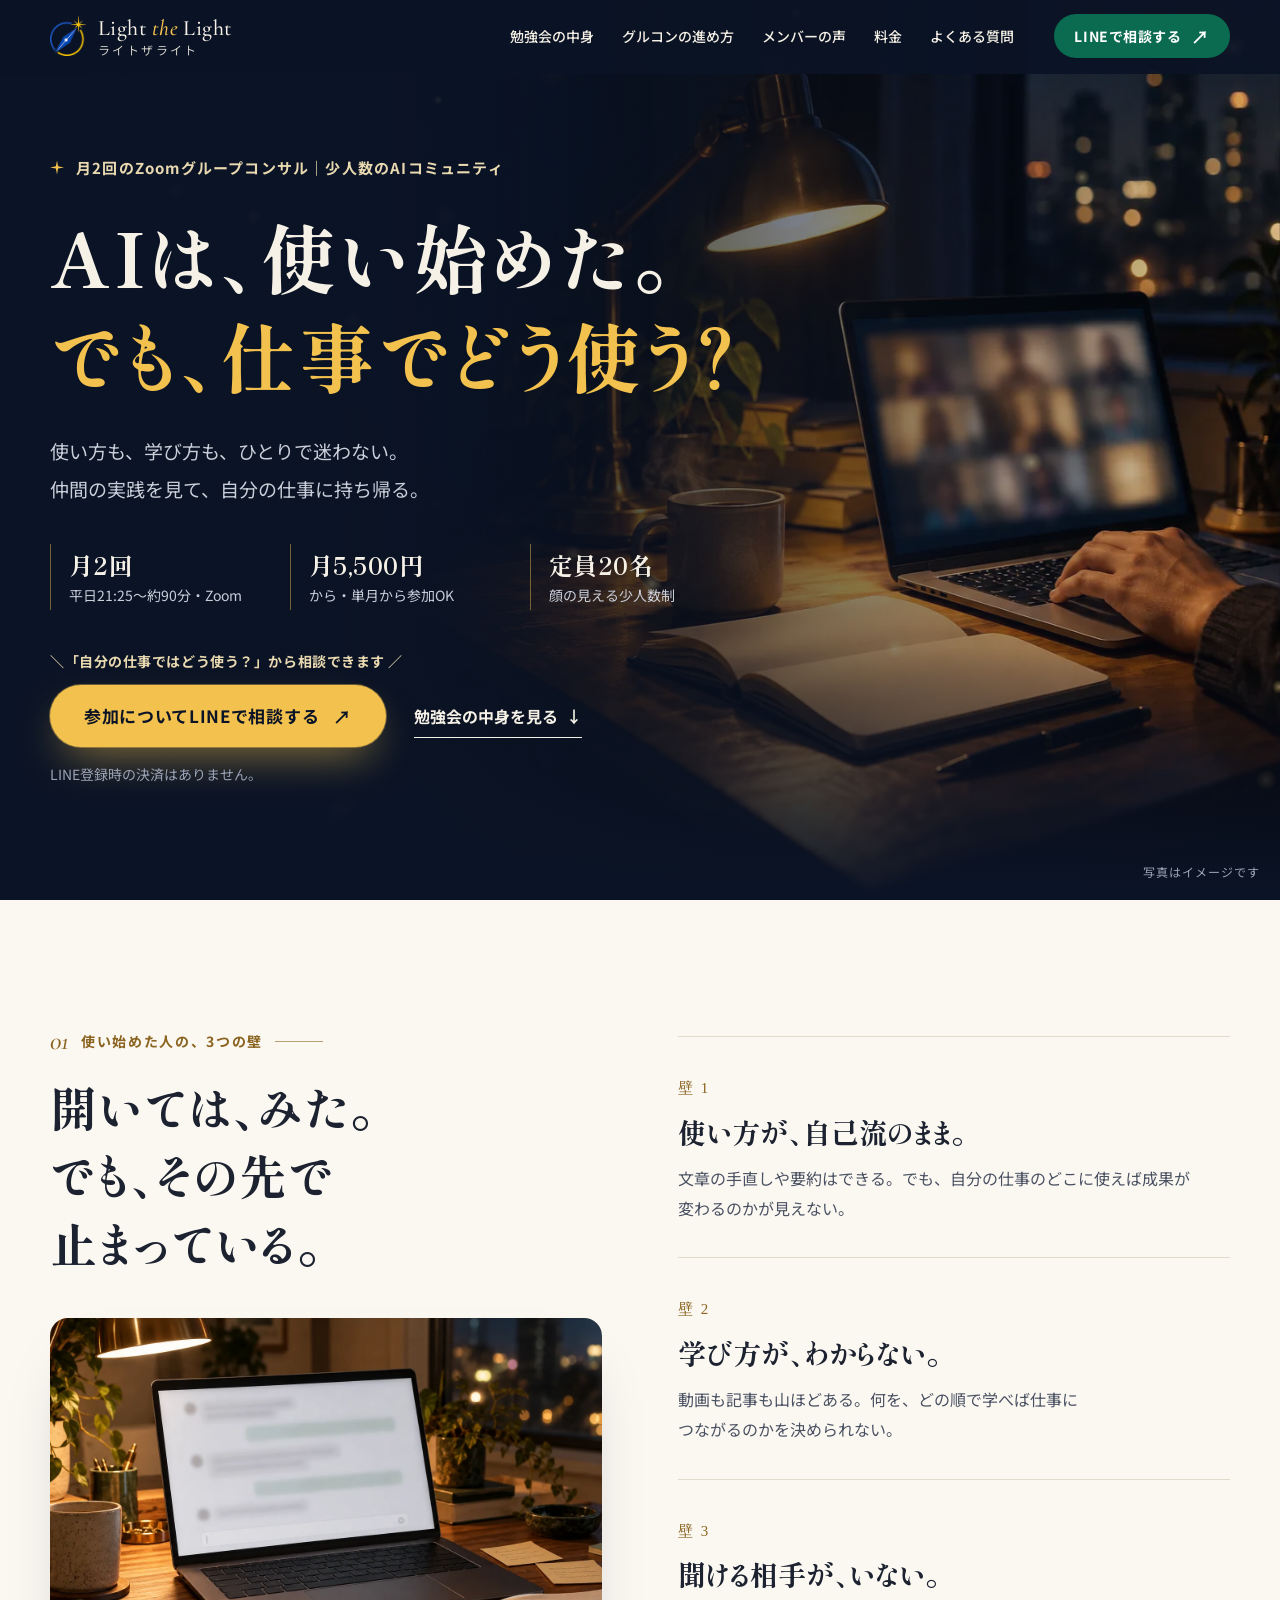
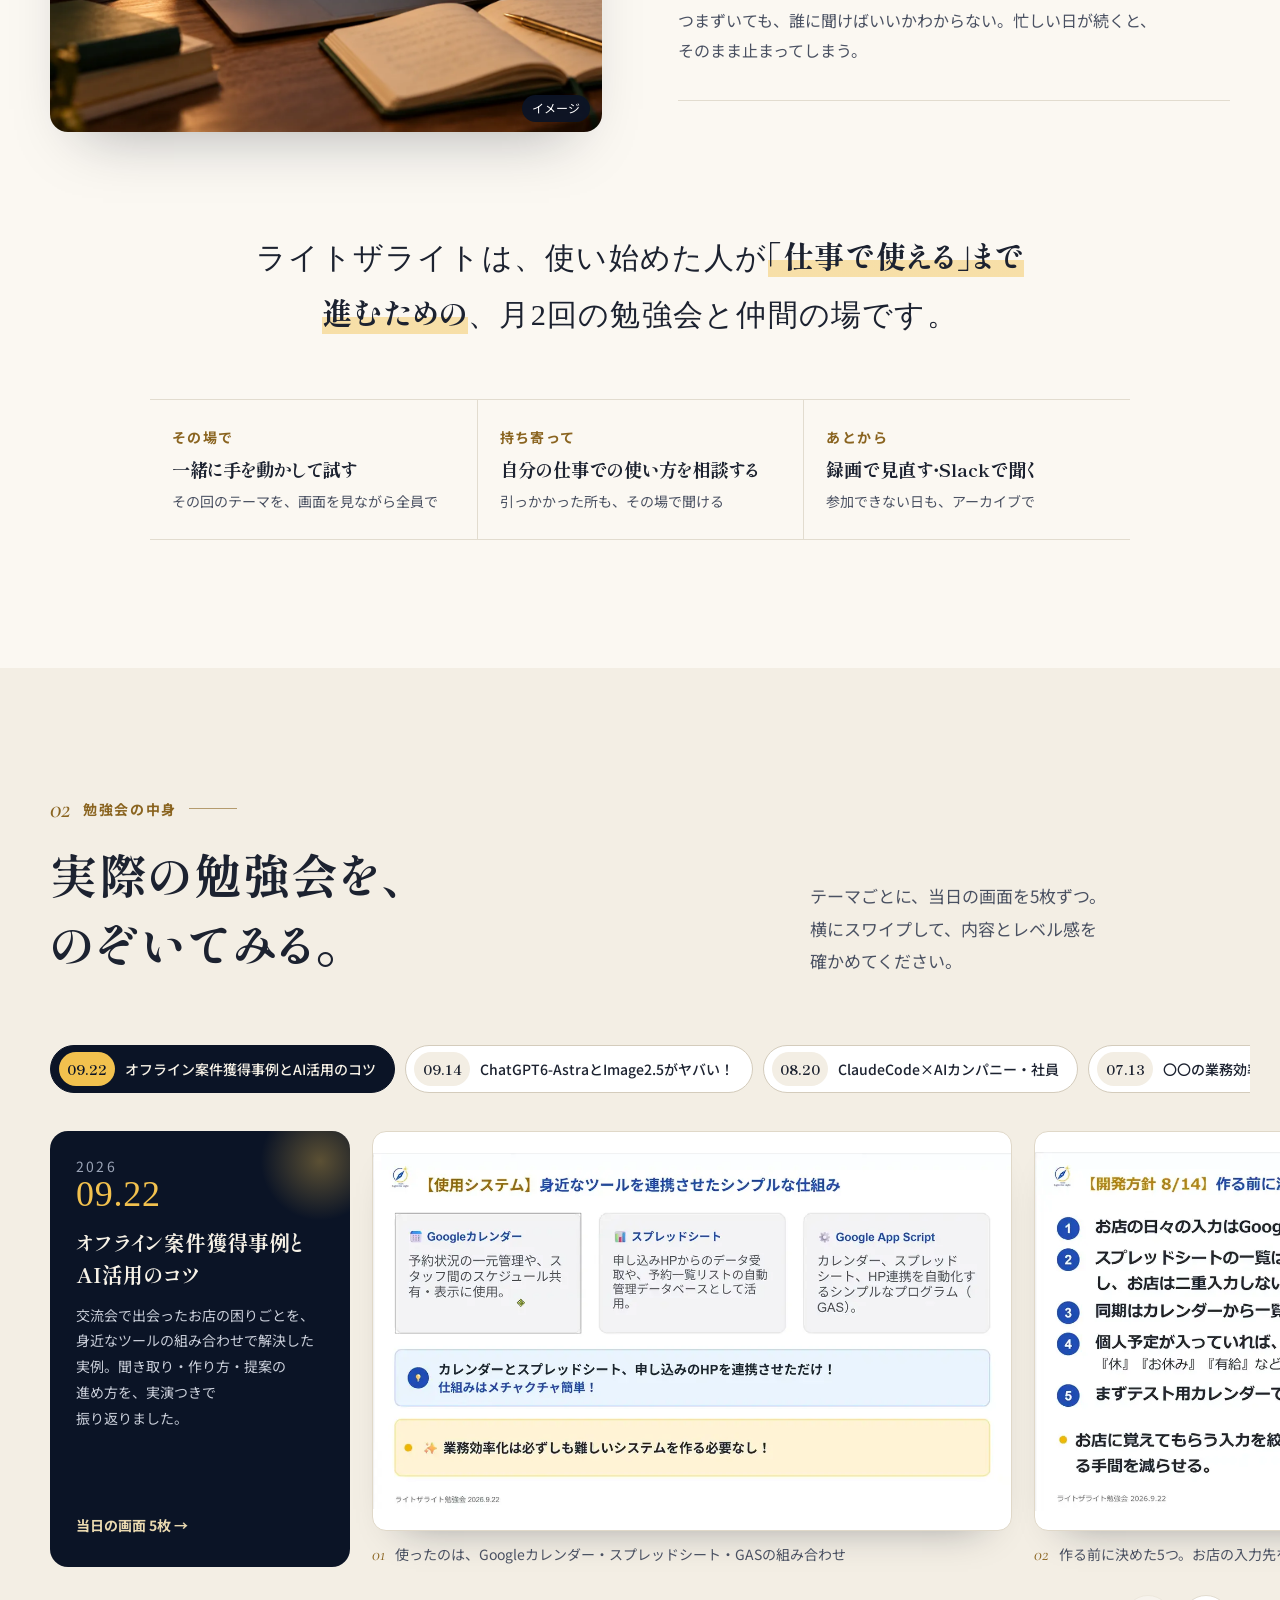
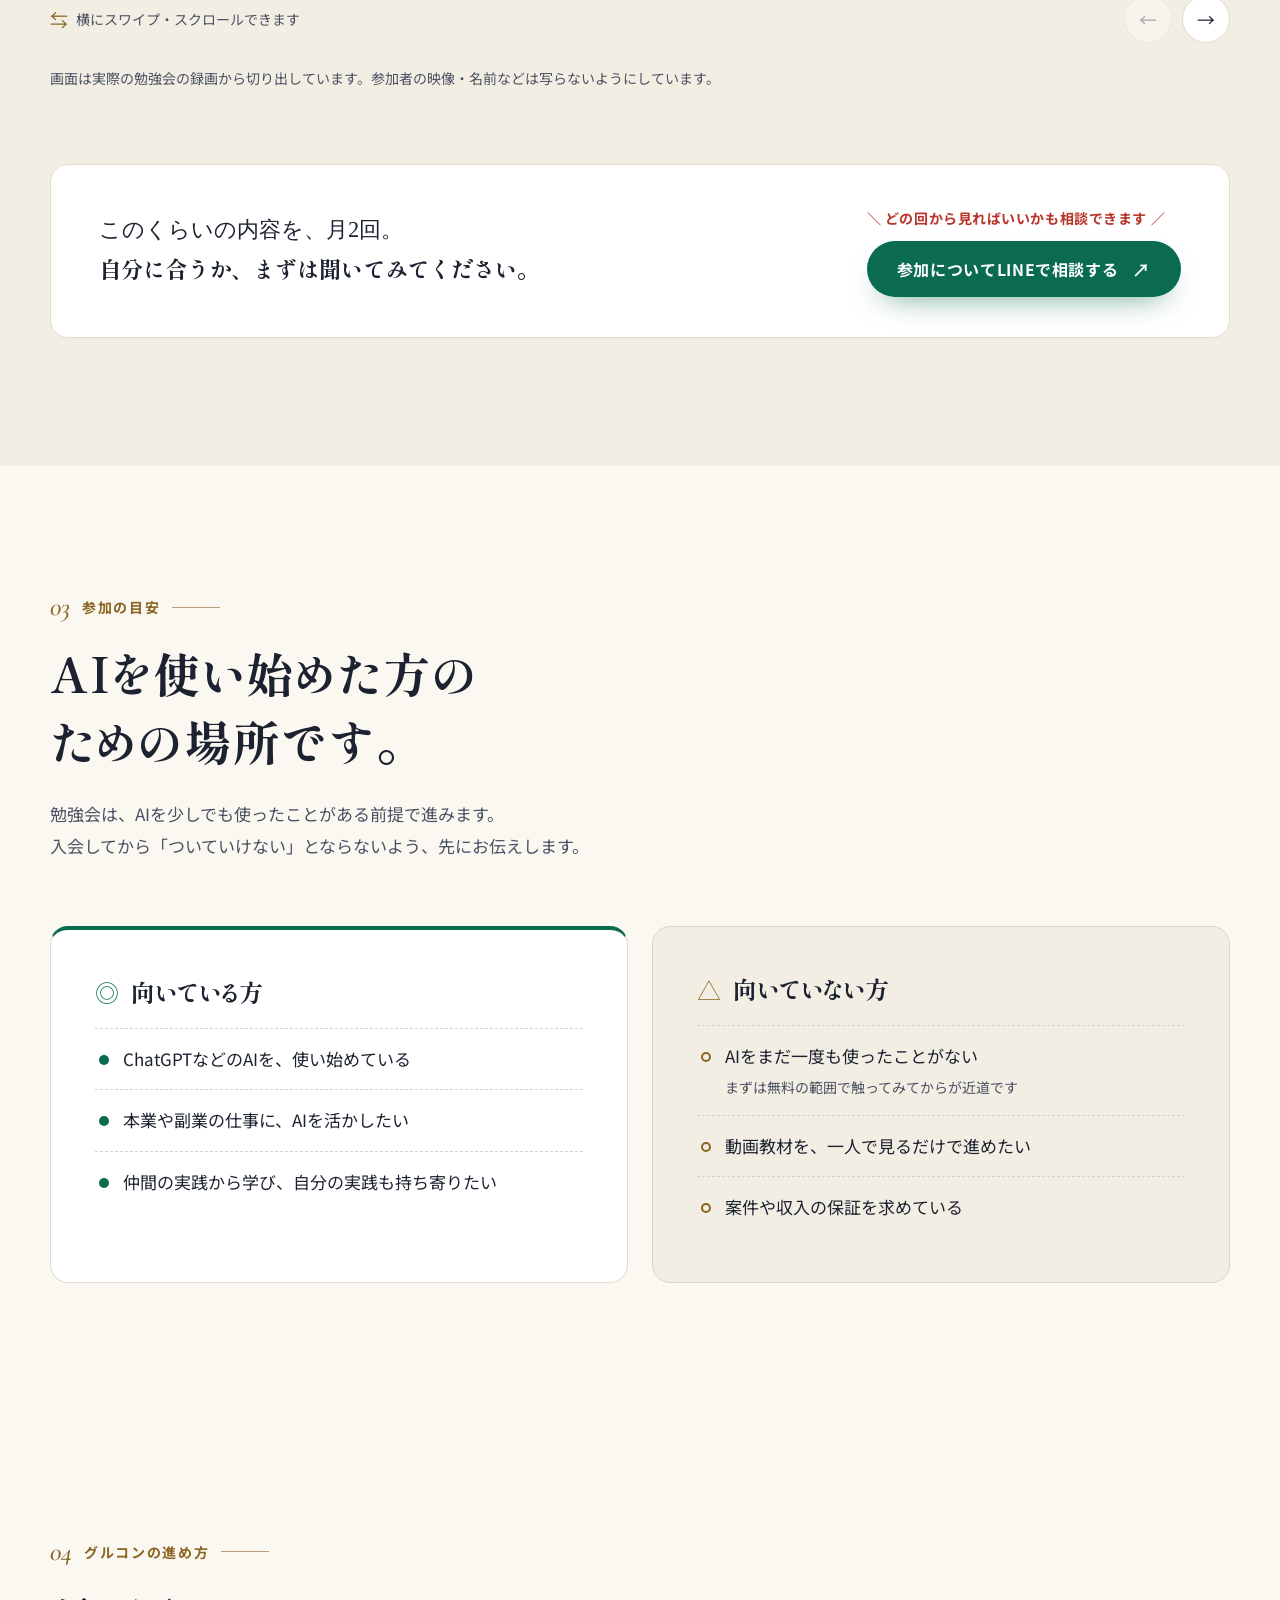
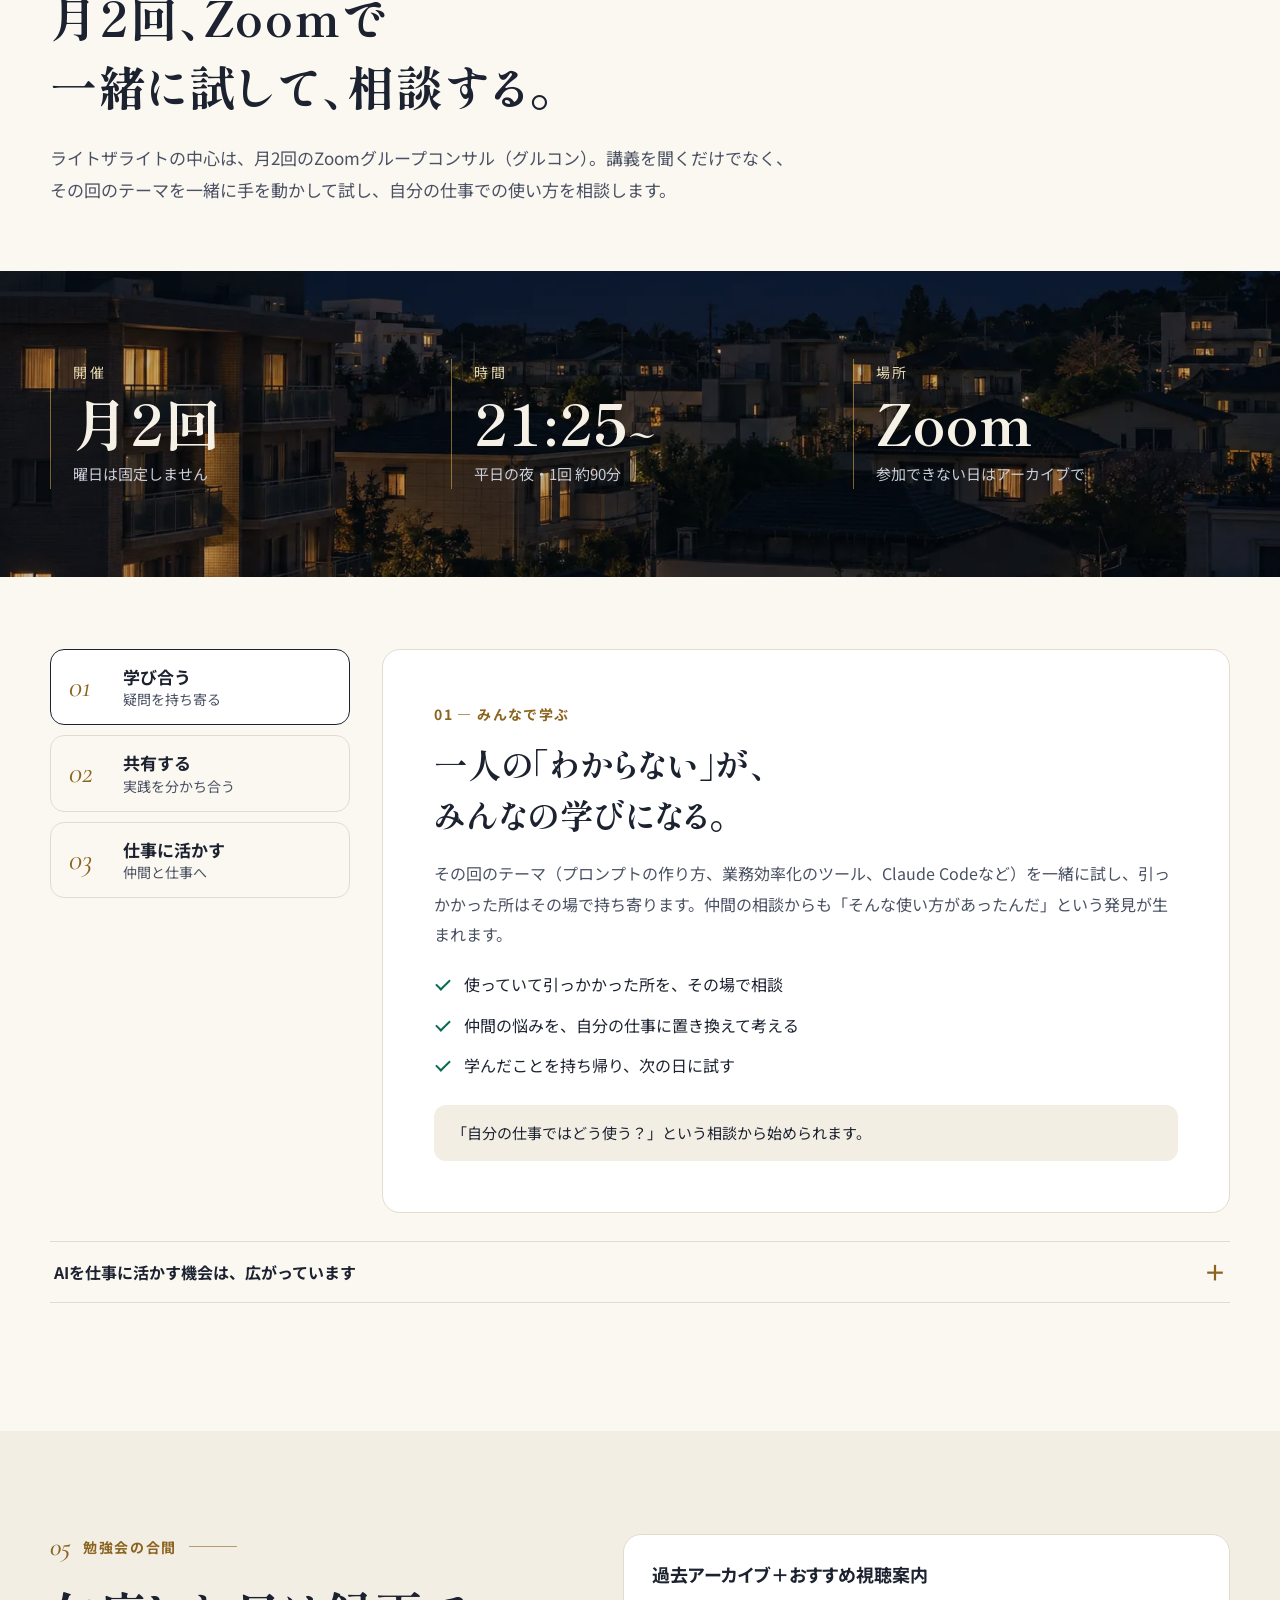
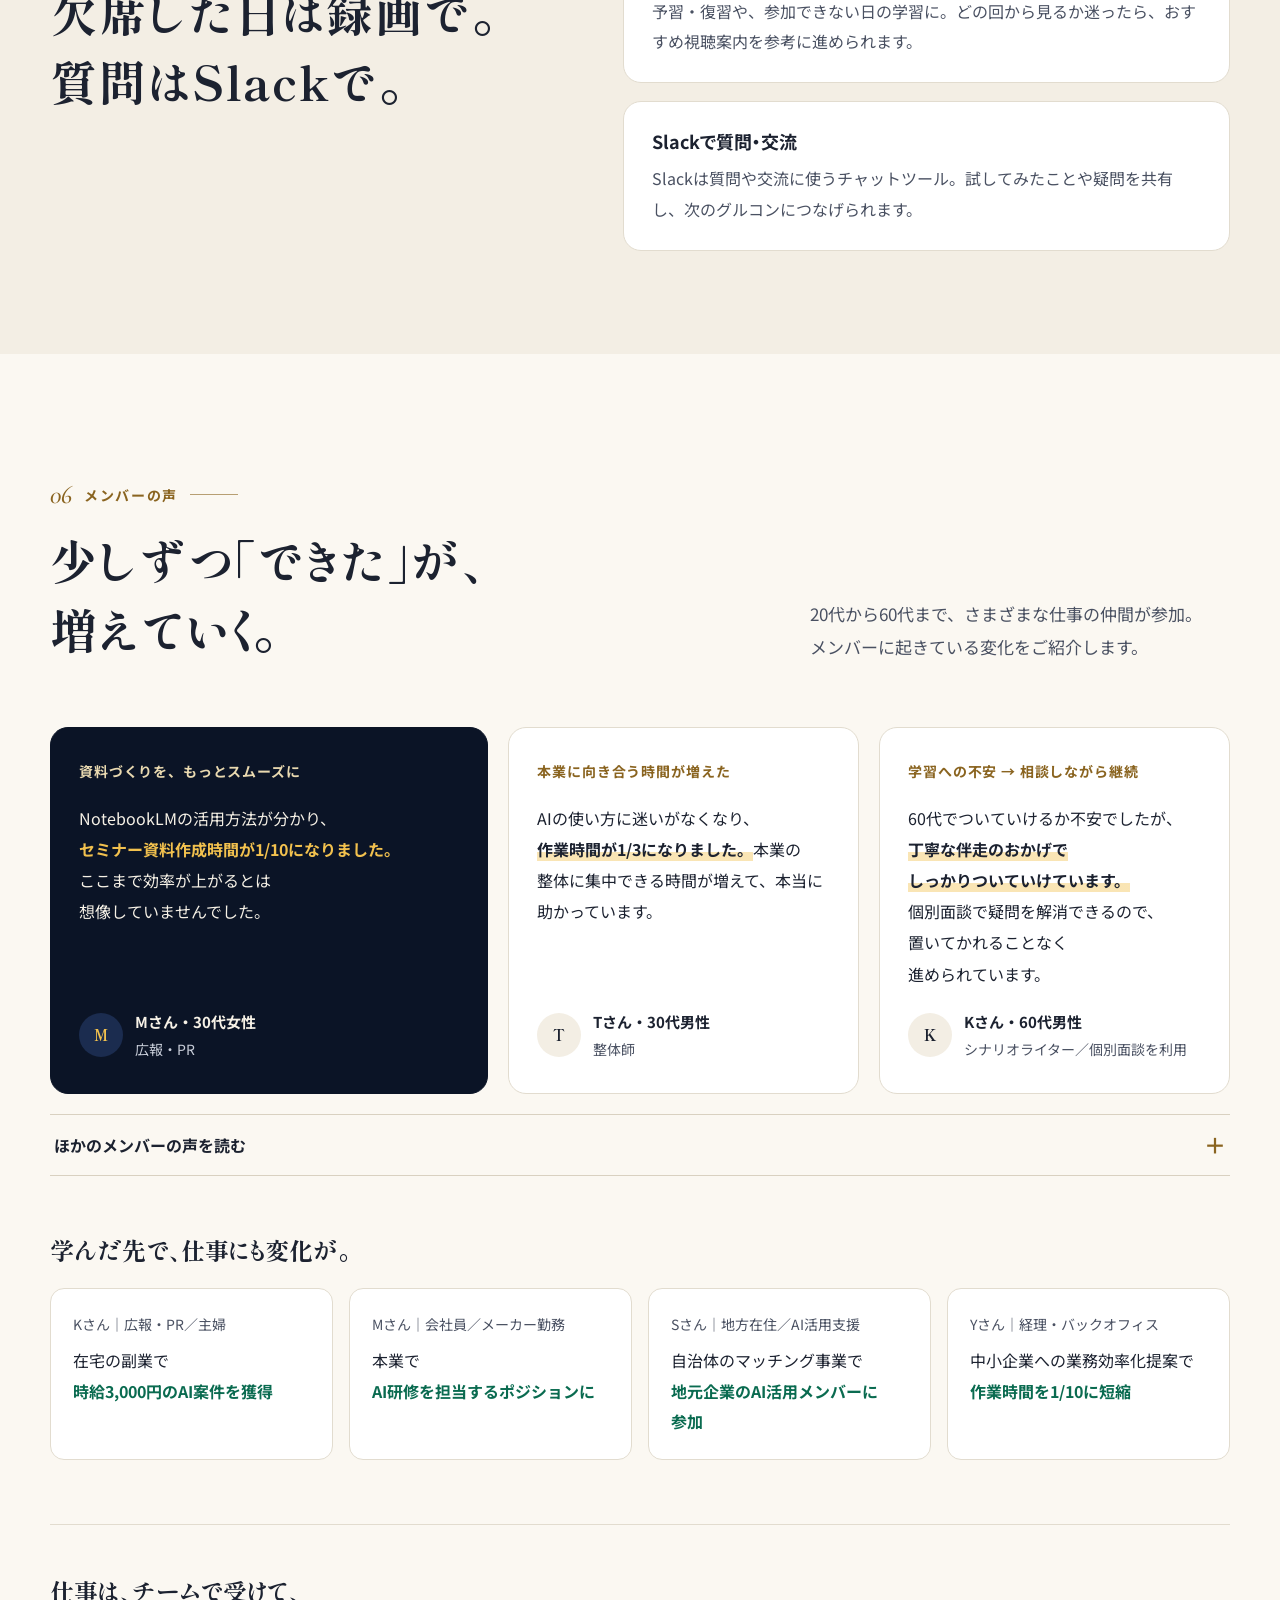
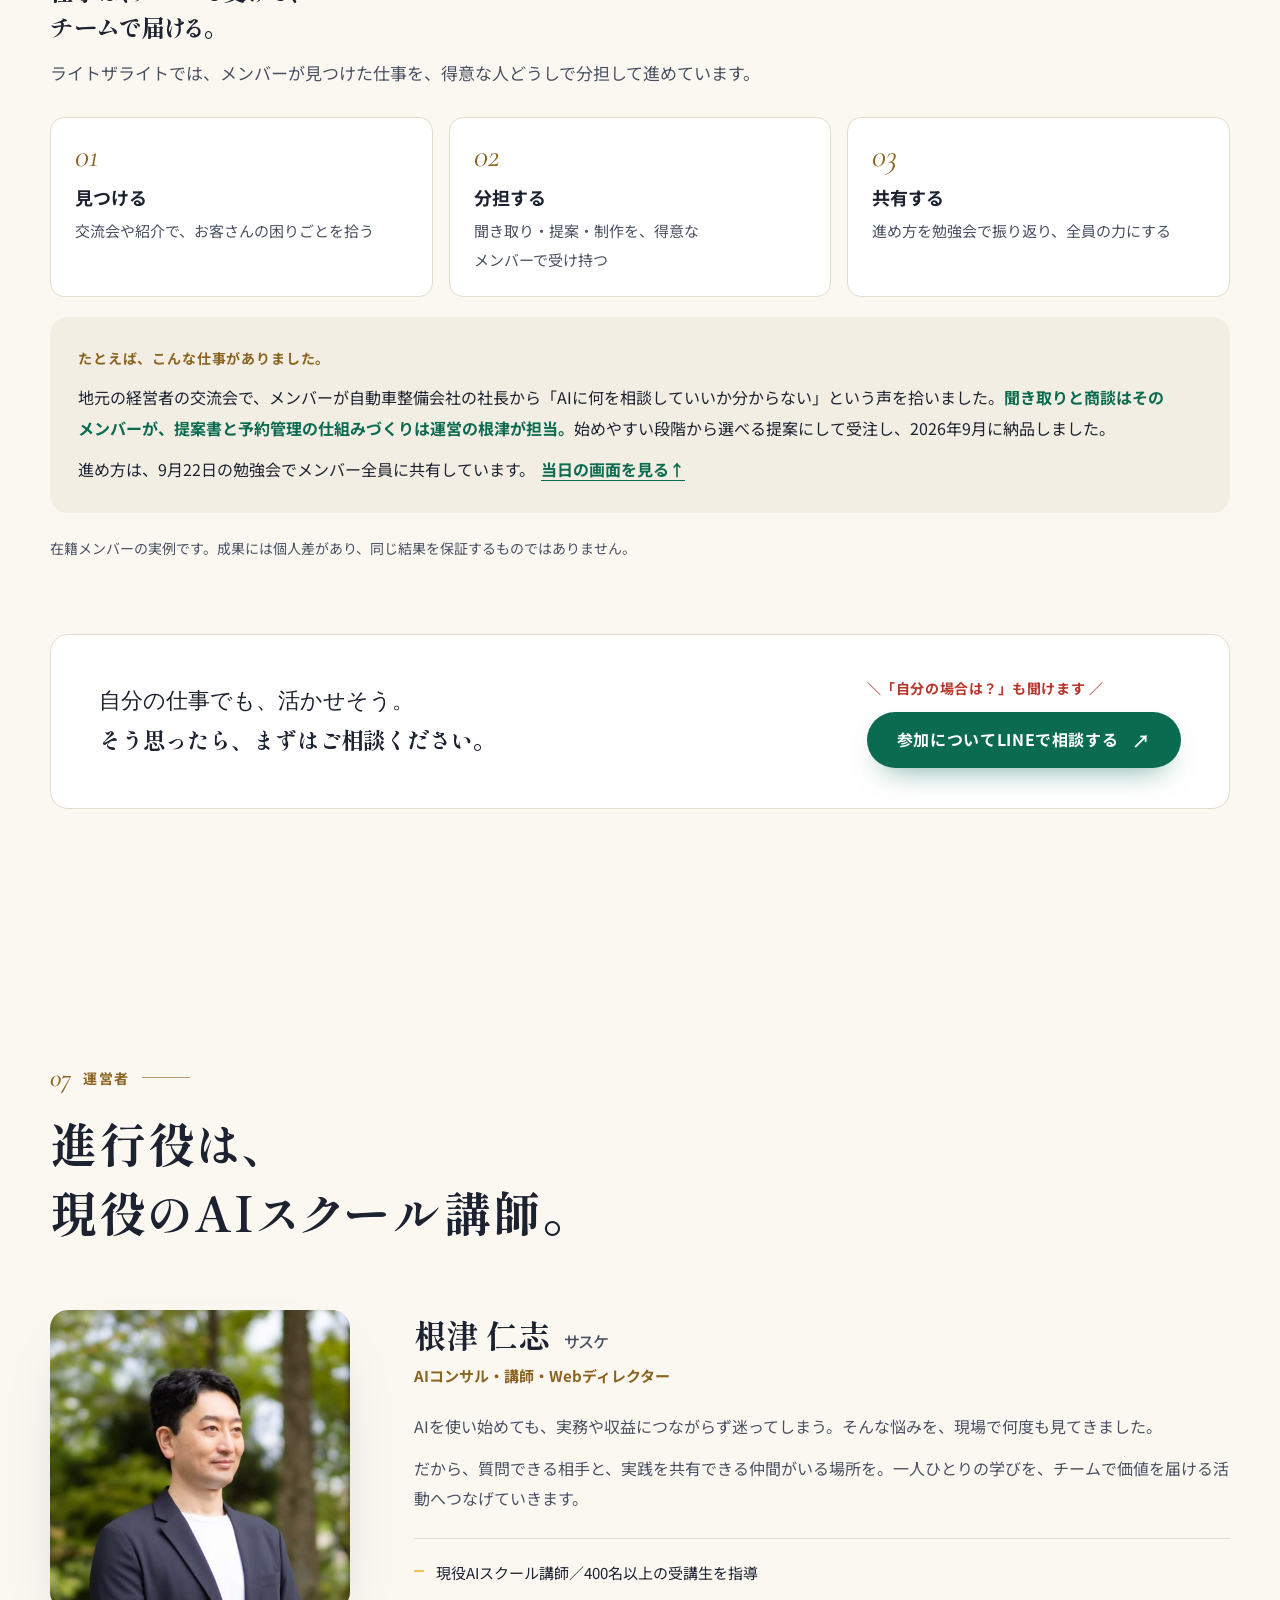
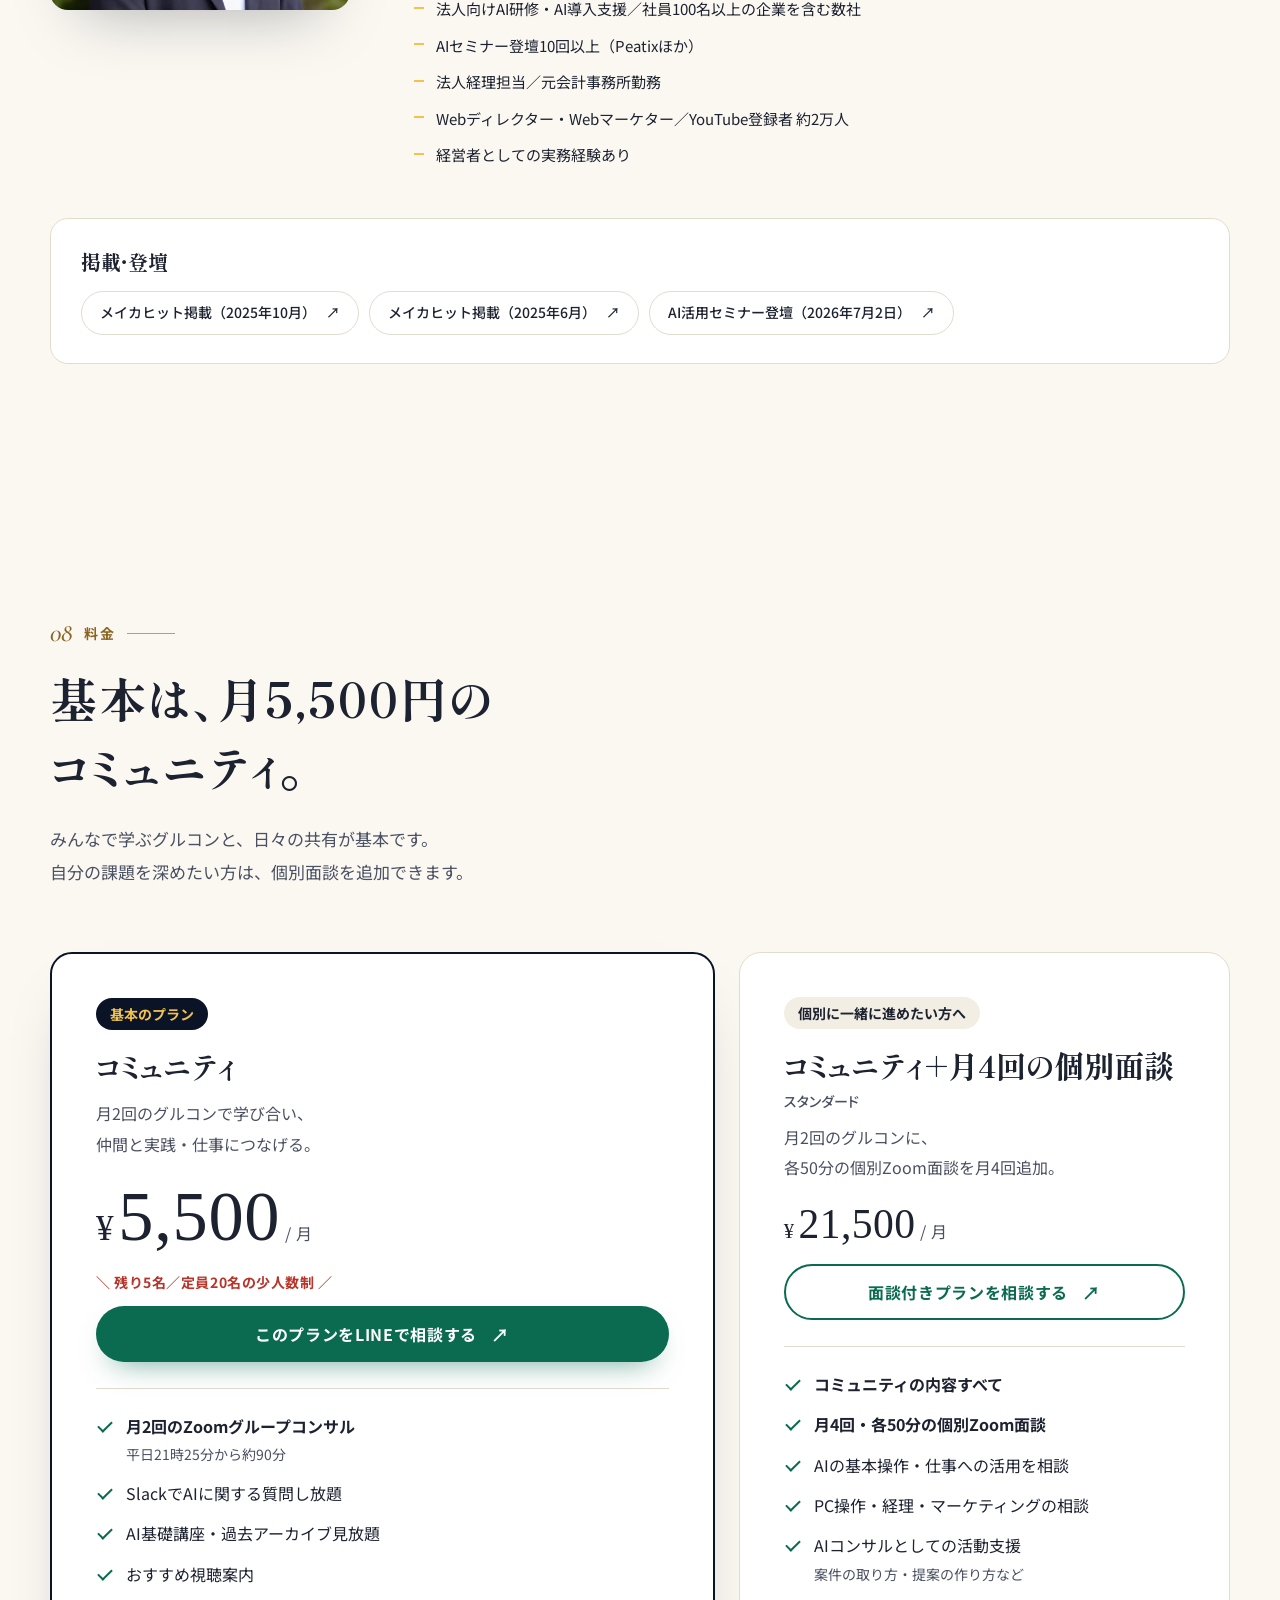
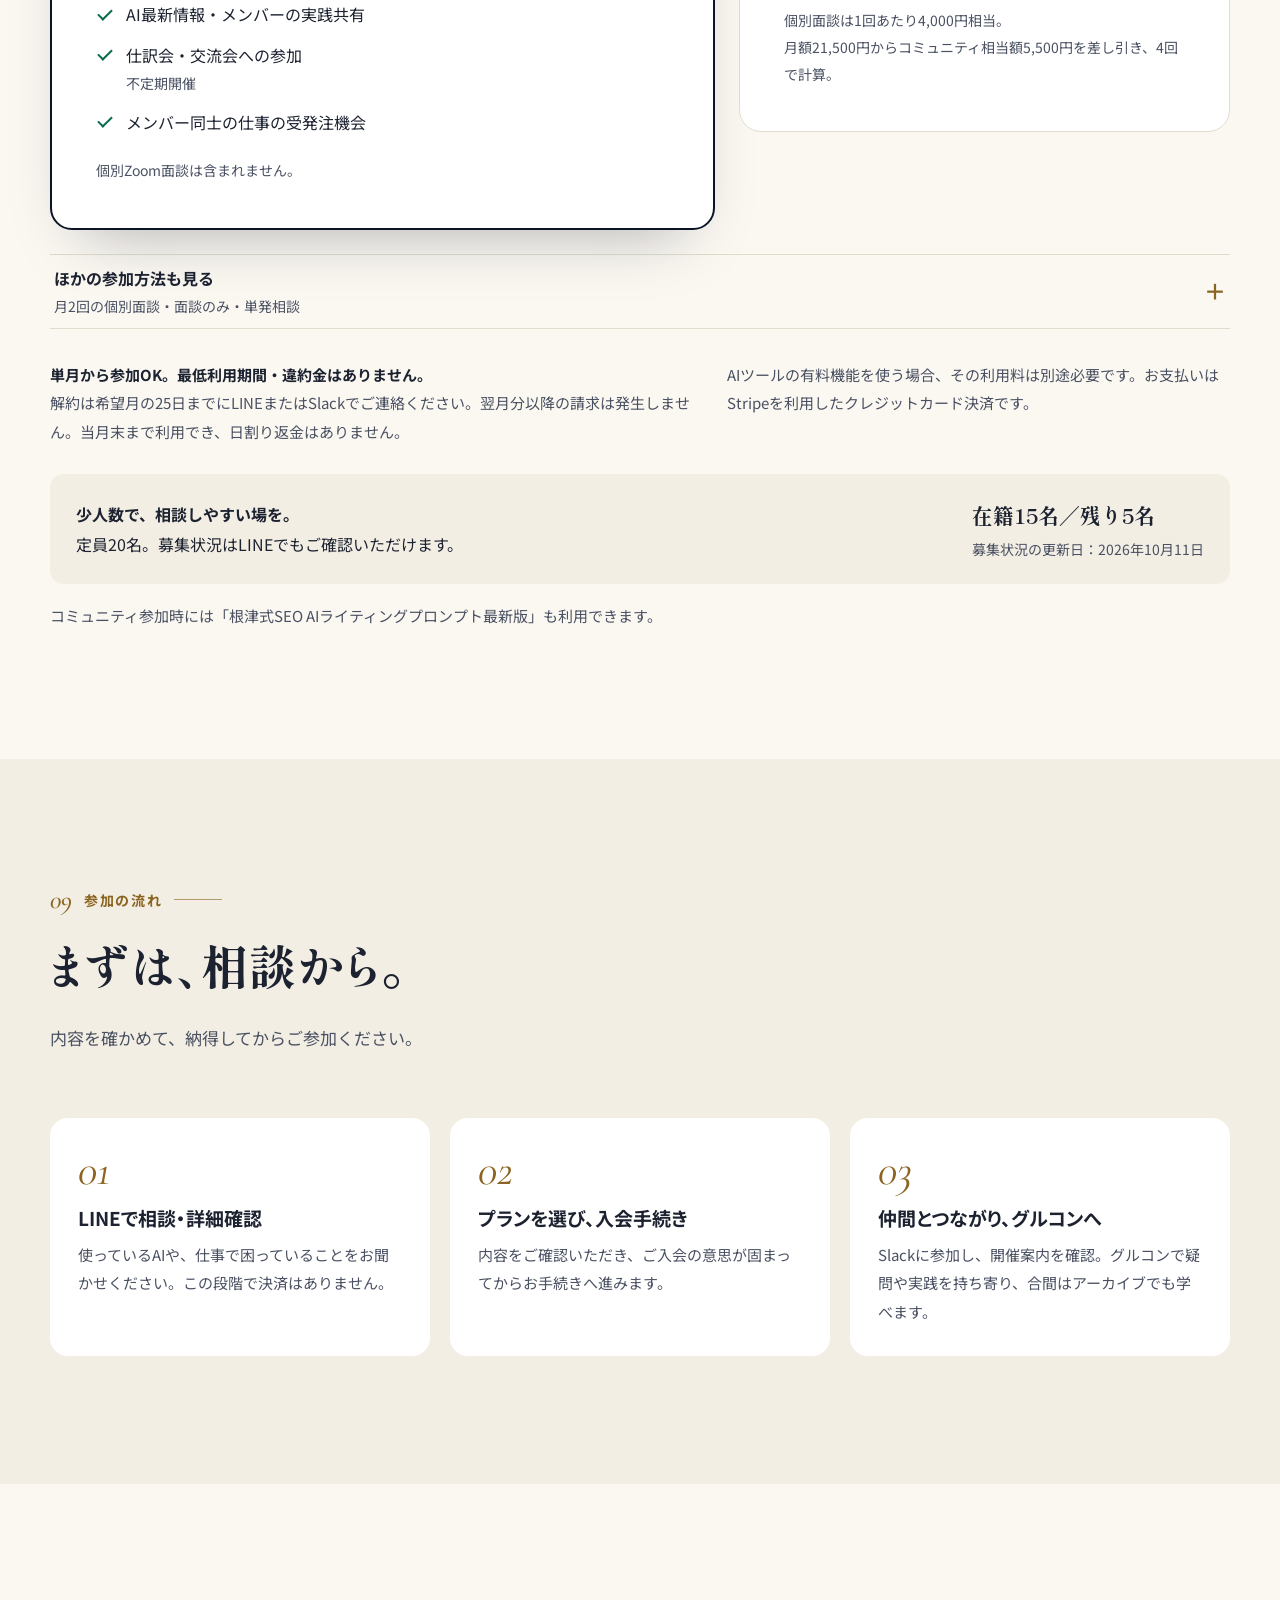
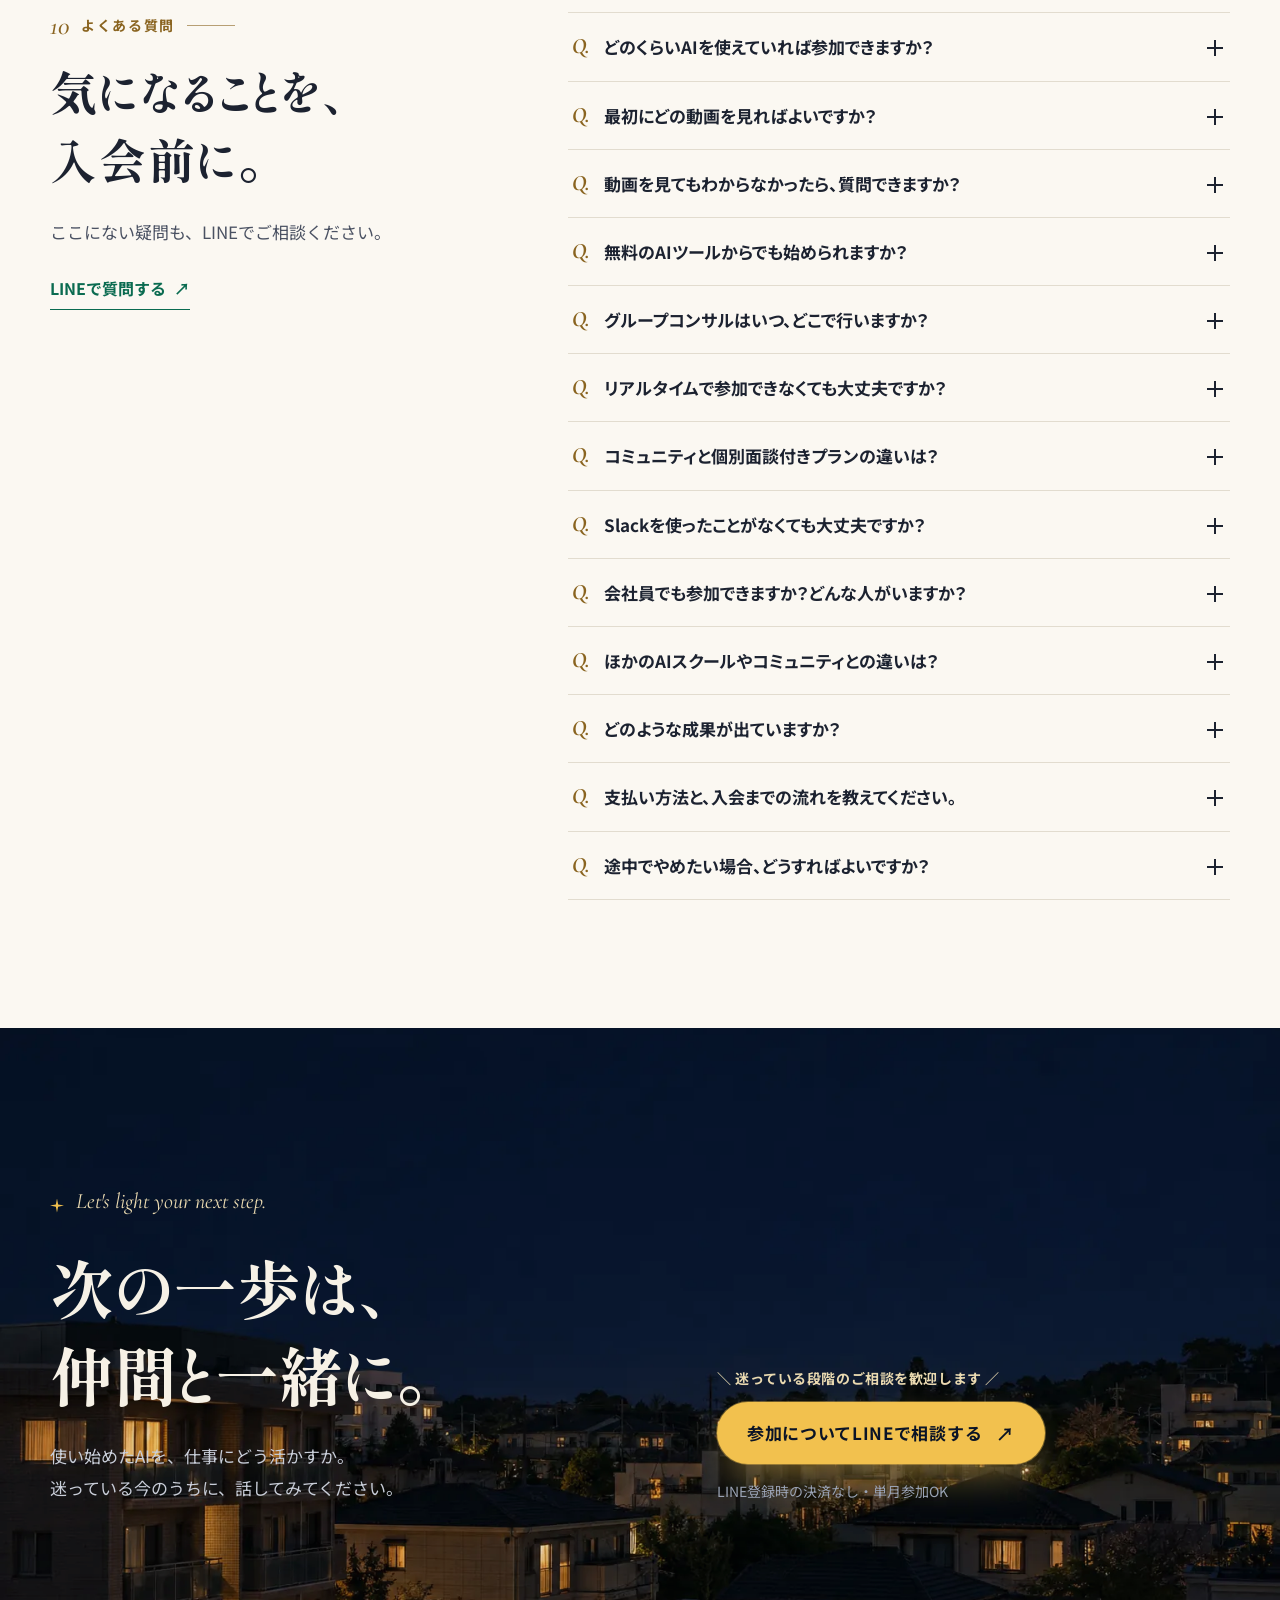
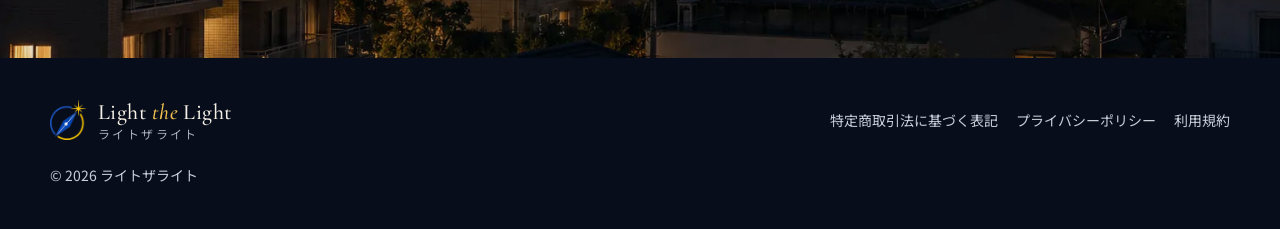
==== commit c43db4b6: "メンバーの声の下に「チームで受けて、チームで届ける」欄を追加（予約管理システムの事例・名前と金額は出さない。採点77・AIっぽさ20で合格） Co-Authored-By: Claude Opus 5" ====
--- a/index.html
+++ b/index.html
@@ -291,6 +291,20 @@
       <article><p class="work-person">Sさん｜地方在住／AI活用支援</p><p>自治体のマッチング事業で<br><strong>地元企業のAI活用メンバーに参加</strong></p></article>
       <article><p class="work-person">Yさん｜経理・バックオフィス</p><p>中小企業への業務効率化提案で<br><strong>作業時間を1/10に短縮</strong></p></article>
     </div></div>
+    <div class="team-work reveal">
+      <h3>仕事は、チームで受けて、<br>チームで届ける。</h3>
+      <p class="team-work-lead">ライトザライトでは、メンバーが見つけた仕事を、得意な人どうしで分担して進めています。</p>
+      <ol class="team-flow">
+        <li><span aria-hidden="true">01</span><h4>見つける</h4><p>交流会や紹介で、お客さんの困りごとを拾う</p></li>
+        <li><span aria-hidden="true">02</span><h4>分担する</h4><p>聞き取り・提案・制作を、得意なメンバーで受け持つ</p></li>
+        <li><span aria-hidden="true">03</span><h4>共有する</h4><p>進め方を勉強会で振り返り、全員の力にする</p></li>
+      </ol>
+      <div class="team-case">
+        <p class="story-label">たとえば、こんな仕事がありました。</p>
+        <p>地元の経営者の交流会で、メンバーが自動車整備会社の社長から「AIに何を相談していいか分からない」という声を拾いました。<strong>聞き取りと商談はそのメンバーが、提案書と予約管理の仕組みづくりは運営の根津が担当。</strong>始めやすい段階から選べる提案にして受注し、2026年9月に納品しました。</p>
+        <p class="team-case-link">進め方は、9月22日の勉強会でメンバー全員に共有しています。<a href="#session-0922">当日の画面を見る<span aria-hidden="true">↑</span></a></p>
+      </div>
+    </div>
     <p class="note">在籍メンバーの実例です。成果には個人差があり、同じ結果を保証するものではありません。</p>
     <div class="inline-cta reveal"><p>自分の仕事でも、活かせそう。<br><strong>そう思ったら、まずはご相談ください。</strong></p><div class="cta-stack"><p class="cta-nudge">＼「自分の場合は？」も聞けます ／</p><a class="button" href="https://lin.ee/Y7OfHPe" target="_blank" rel="noopener" data-cta="mid-results">参加についてLINEで相談する<span aria-hidden="true">↗</span></a></div></div>
   </div>
--- a/lp.css
+++ b/lp.css
@@ -275,6 +275,26 @@
 .work-grid strong{color:var(--green)}
 @media (max-width:960px){.story-grid{grid-template-columns:1fr}.work-grid{grid-template-columns:1fr 1fr}.extra-story-grid{grid-template-columns:1fr}}
 @media (max-width:520px){.work-grid{grid-template-columns:1fr}}
+.team-work{margin-top:64px;padding-top:48px;border-top:1px solid var(--line)}
+.team-work h3{font-family:var(--serif);font-size:1.5rem;margin-bottom:12px}
+.team-work-lead{color:var(--ink-2);font-size:17px;word-break:auto-phrase;text-wrap:pretty}
+.team-flow{display:grid;grid-template-columns:repeat(3,1fr);gap:16px;margin-top:28px}
+.team-flow li{padding:22px 24px;border-radius:14px;background:var(--white);border:1px solid var(--line)}
+.team-flow li>span{font-family:var(--latin);font-style:italic;font-size:32px;color:var(--gold-ink);line-height:1}
+.team-flow h4{font-size:18px;font-weight:700;line-height:1.5;margin:10px 0 6px}
+.team-flow p{color:var(--ink-2);font-size:15px;word-break:auto-phrase;text-wrap:pretty}
+.team-case{margin-top:20px;padding:28px;border-radius:var(--radius);background:var(--paper-2)}
+.team-case p:not(.story-label){margin-top:10px;font-size:16px;line-height:1.95;word-break:auto-phrase;text-wrap:pretty}
+.team-case strong{color:var(--green)}
+.team-case-link a{display:inline-block;margin-left:6px;color:var(--green);font-weight:700;text-decoration:underline;text-underline-offset:4px}
+@media (max-width:860px){.team-flow{grid-template-columns:1fr}}
+@media (max-width:520px){
+  .team-flow{gap:10px}
+  .team-flow li{display:grid;grid-template-columns:auto 1fr;column-gap:16px;align-items:baseline;padding:16px 20px}
+  .team-flow li>span{grid-row:span 2;font-size:28px}
+  .team-flow h4{margin:0}
+  .team-case{padding:22px 20px}
+}
 
 /* ---------- 07 運営者 ---------- */
 .founder{display:grid;grid-template-columns:300px minmax(0,1fr);gap:clamp(28px,5vw,64px);align-items:start}
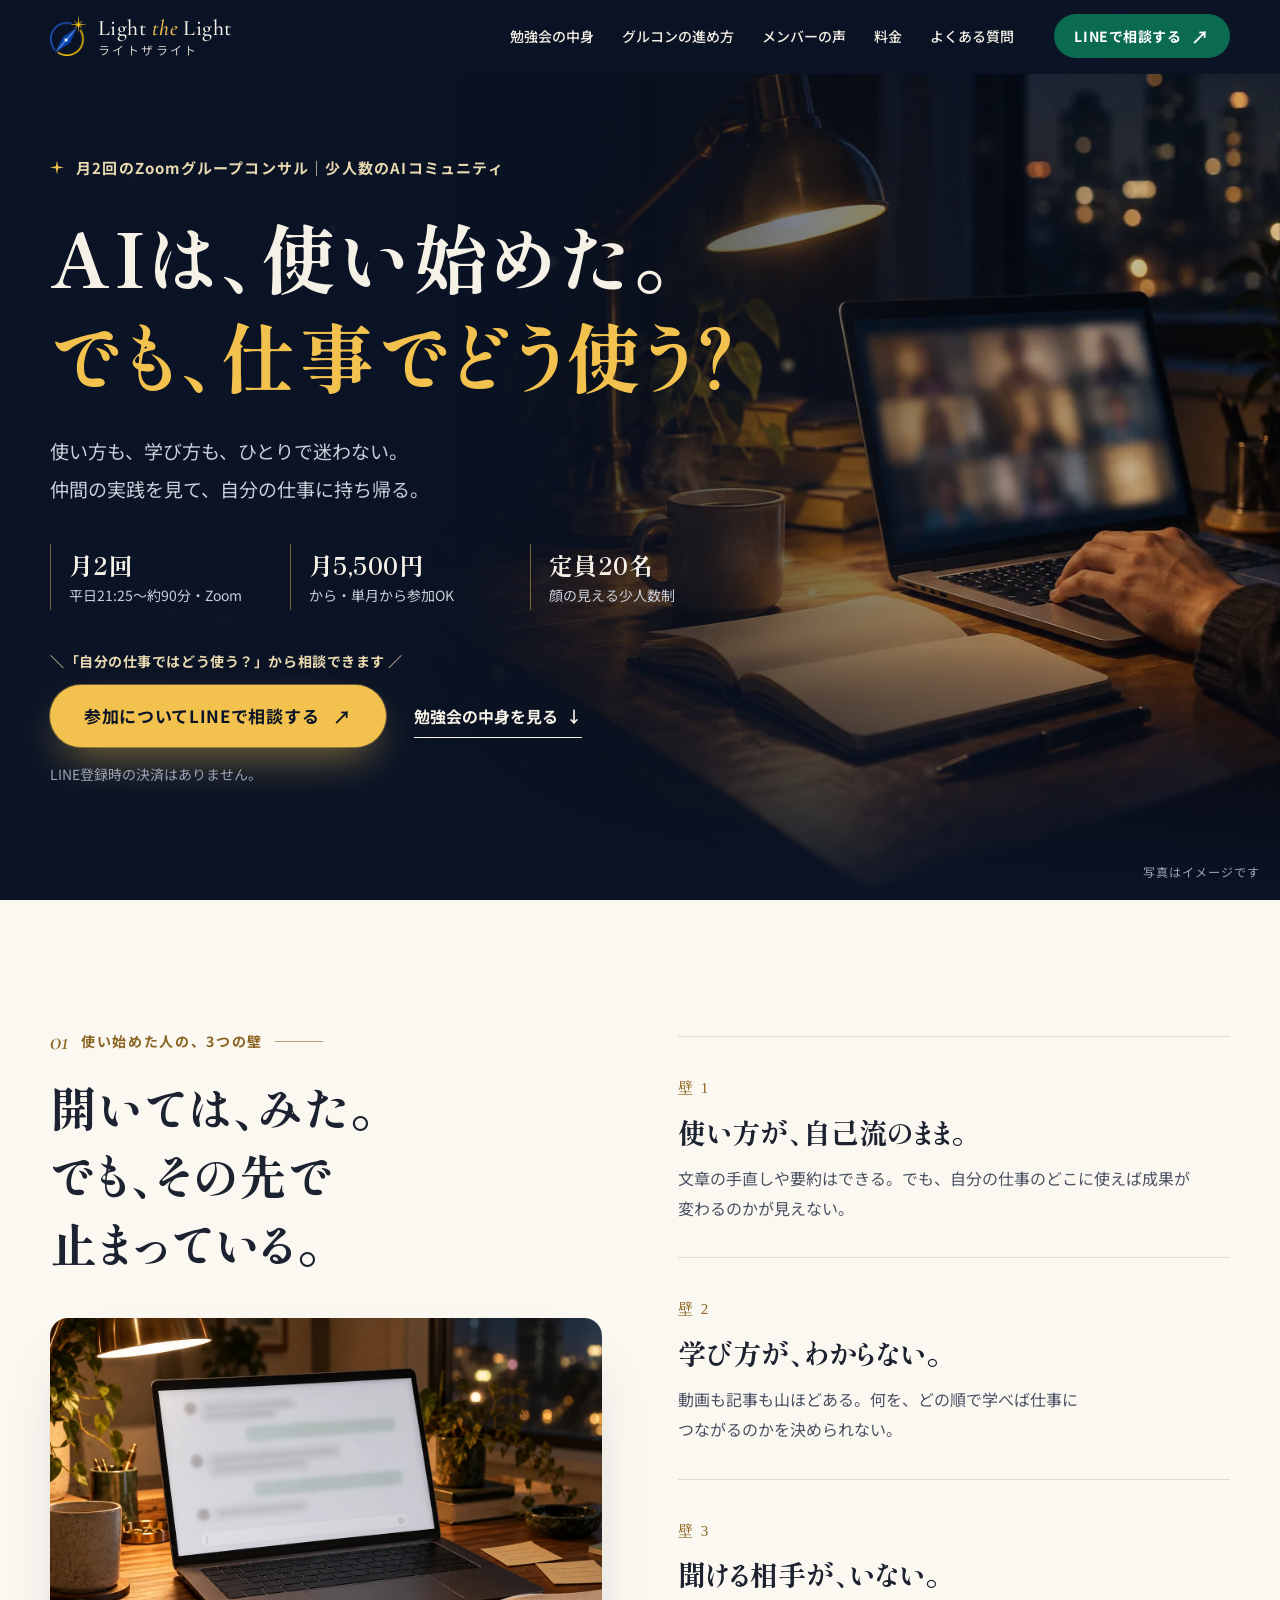
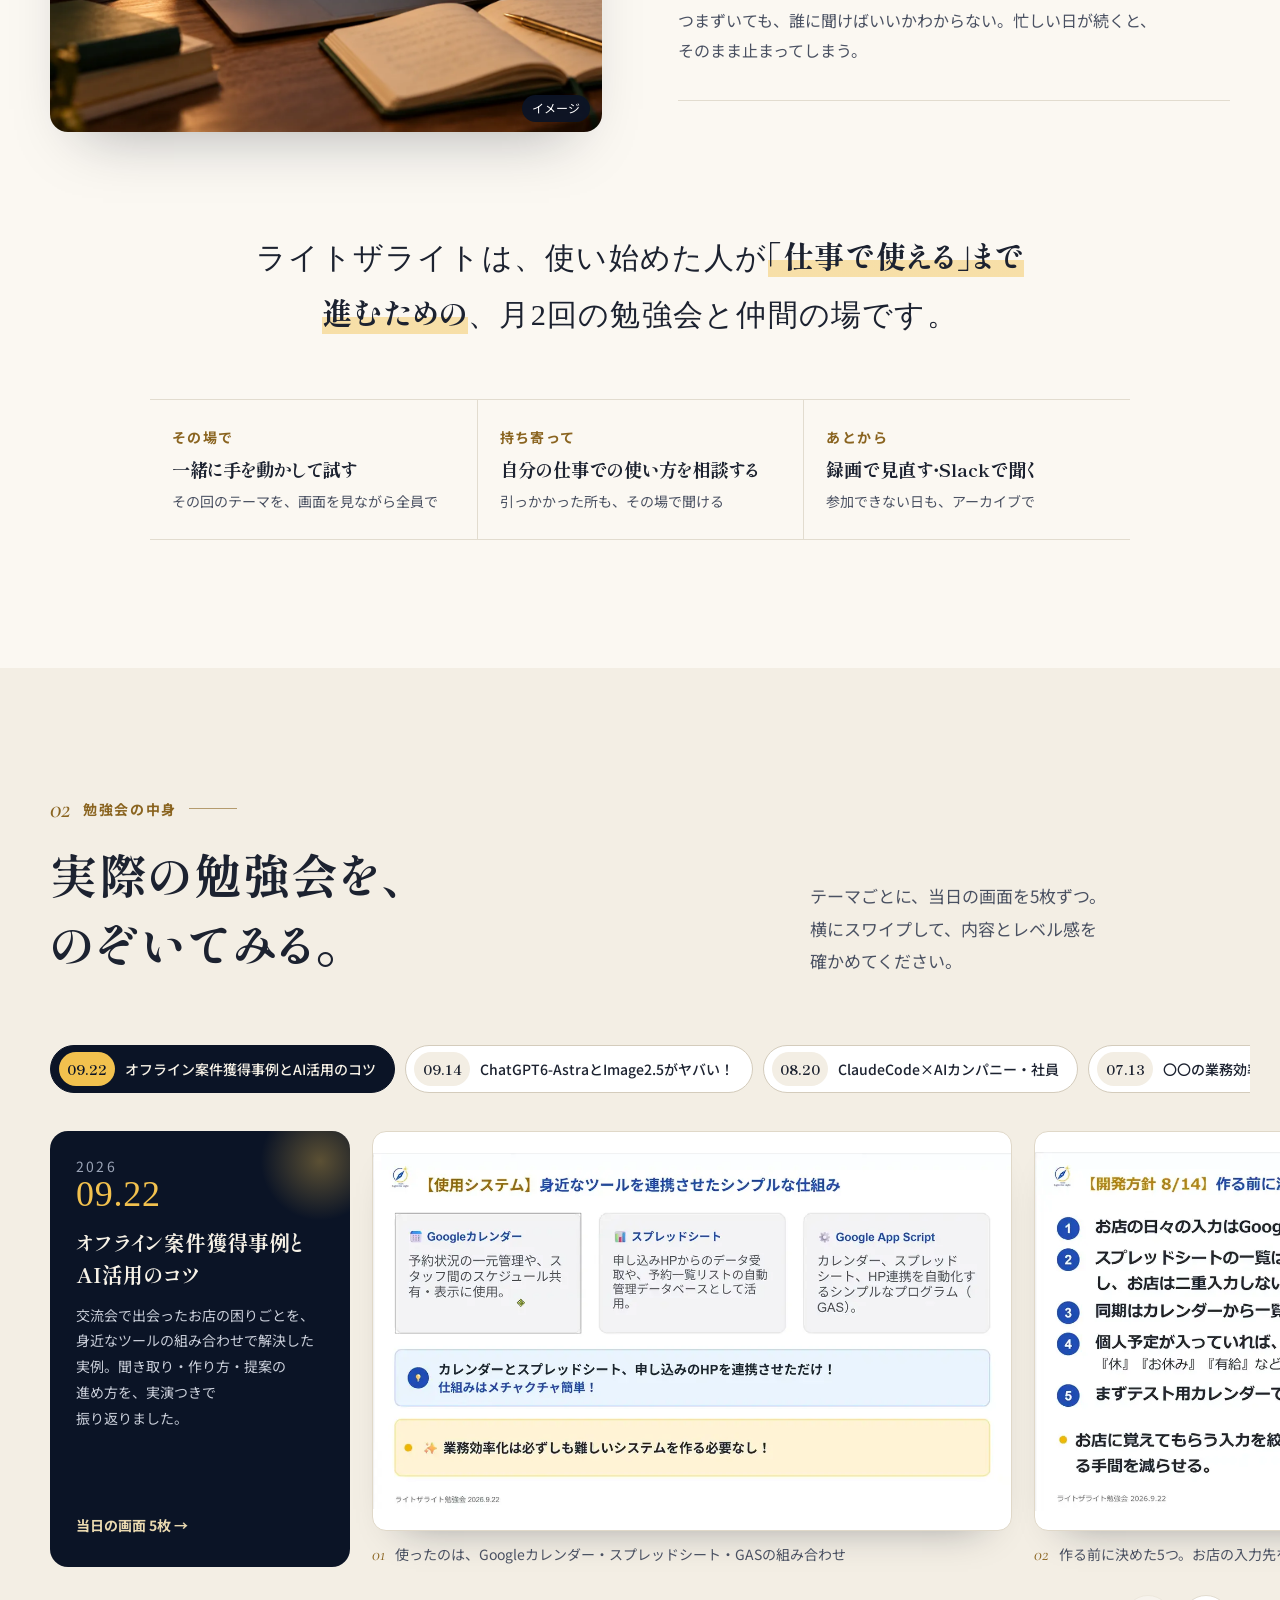
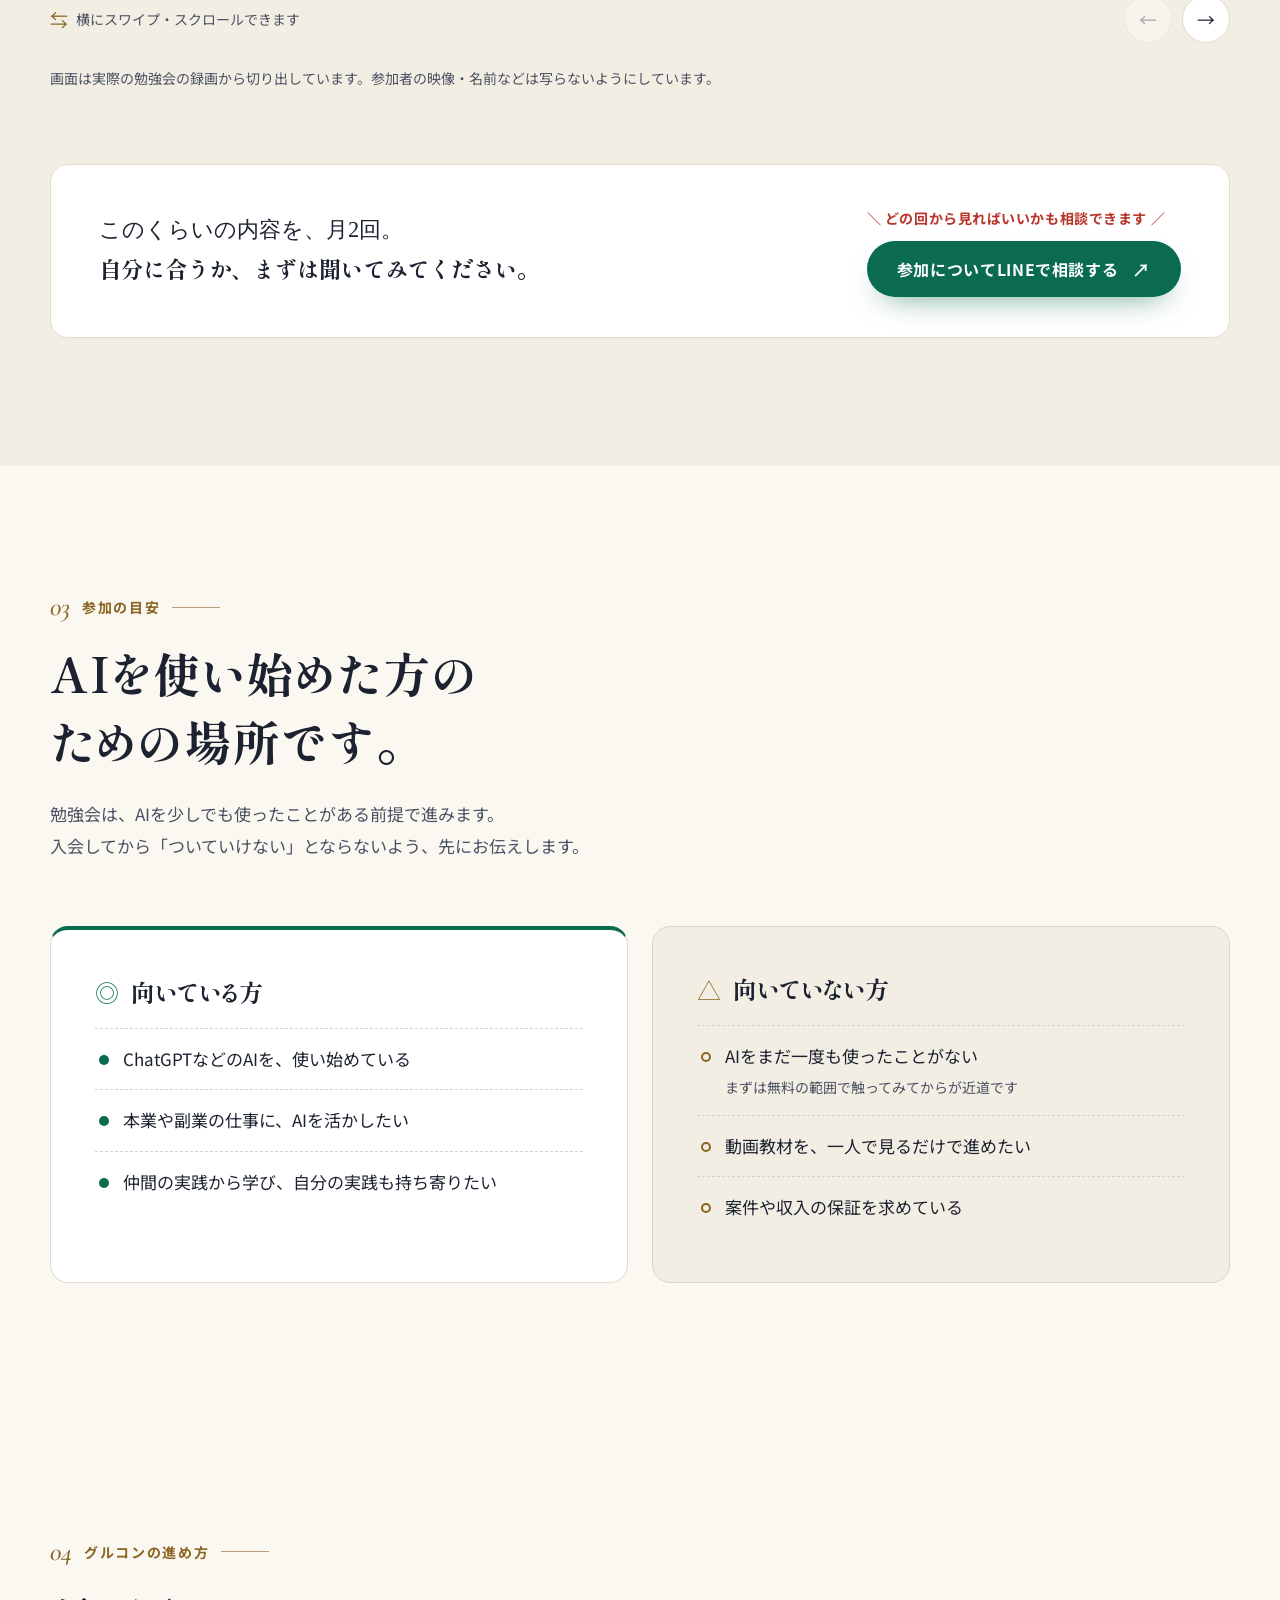
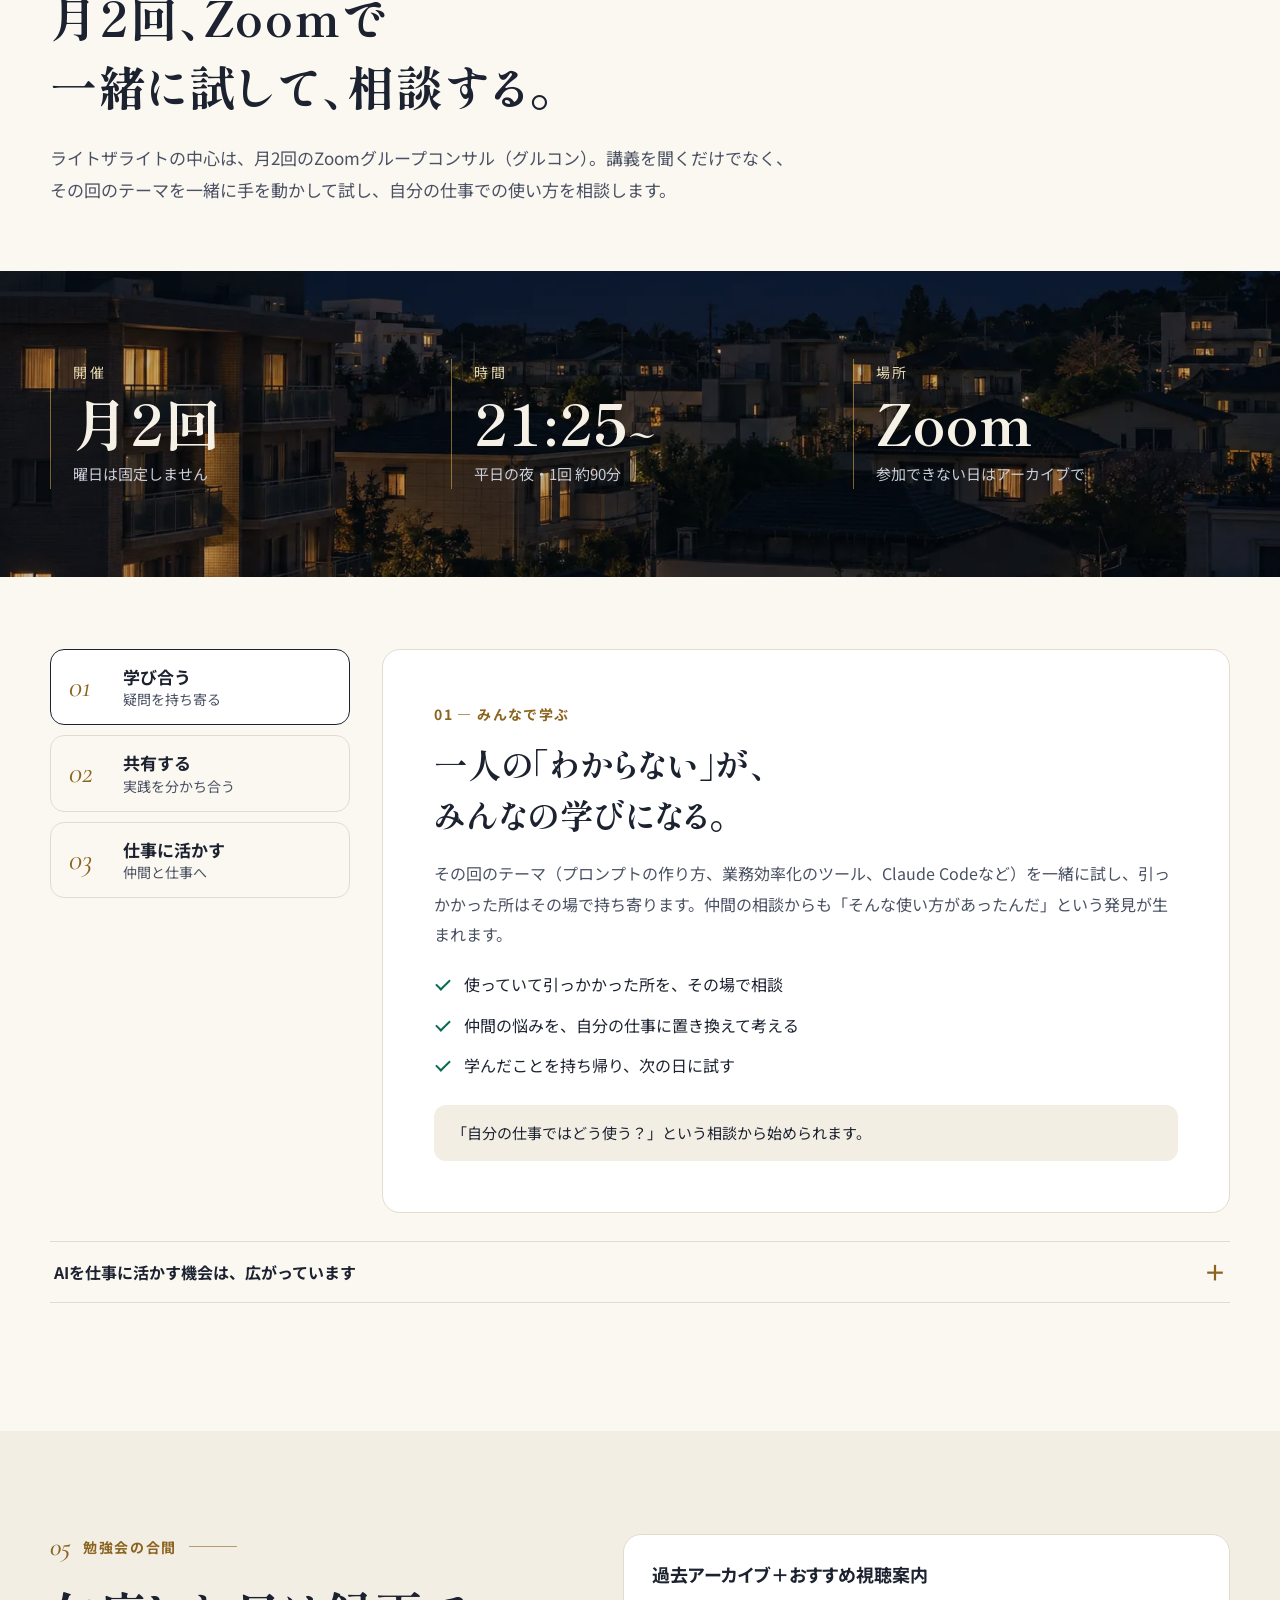
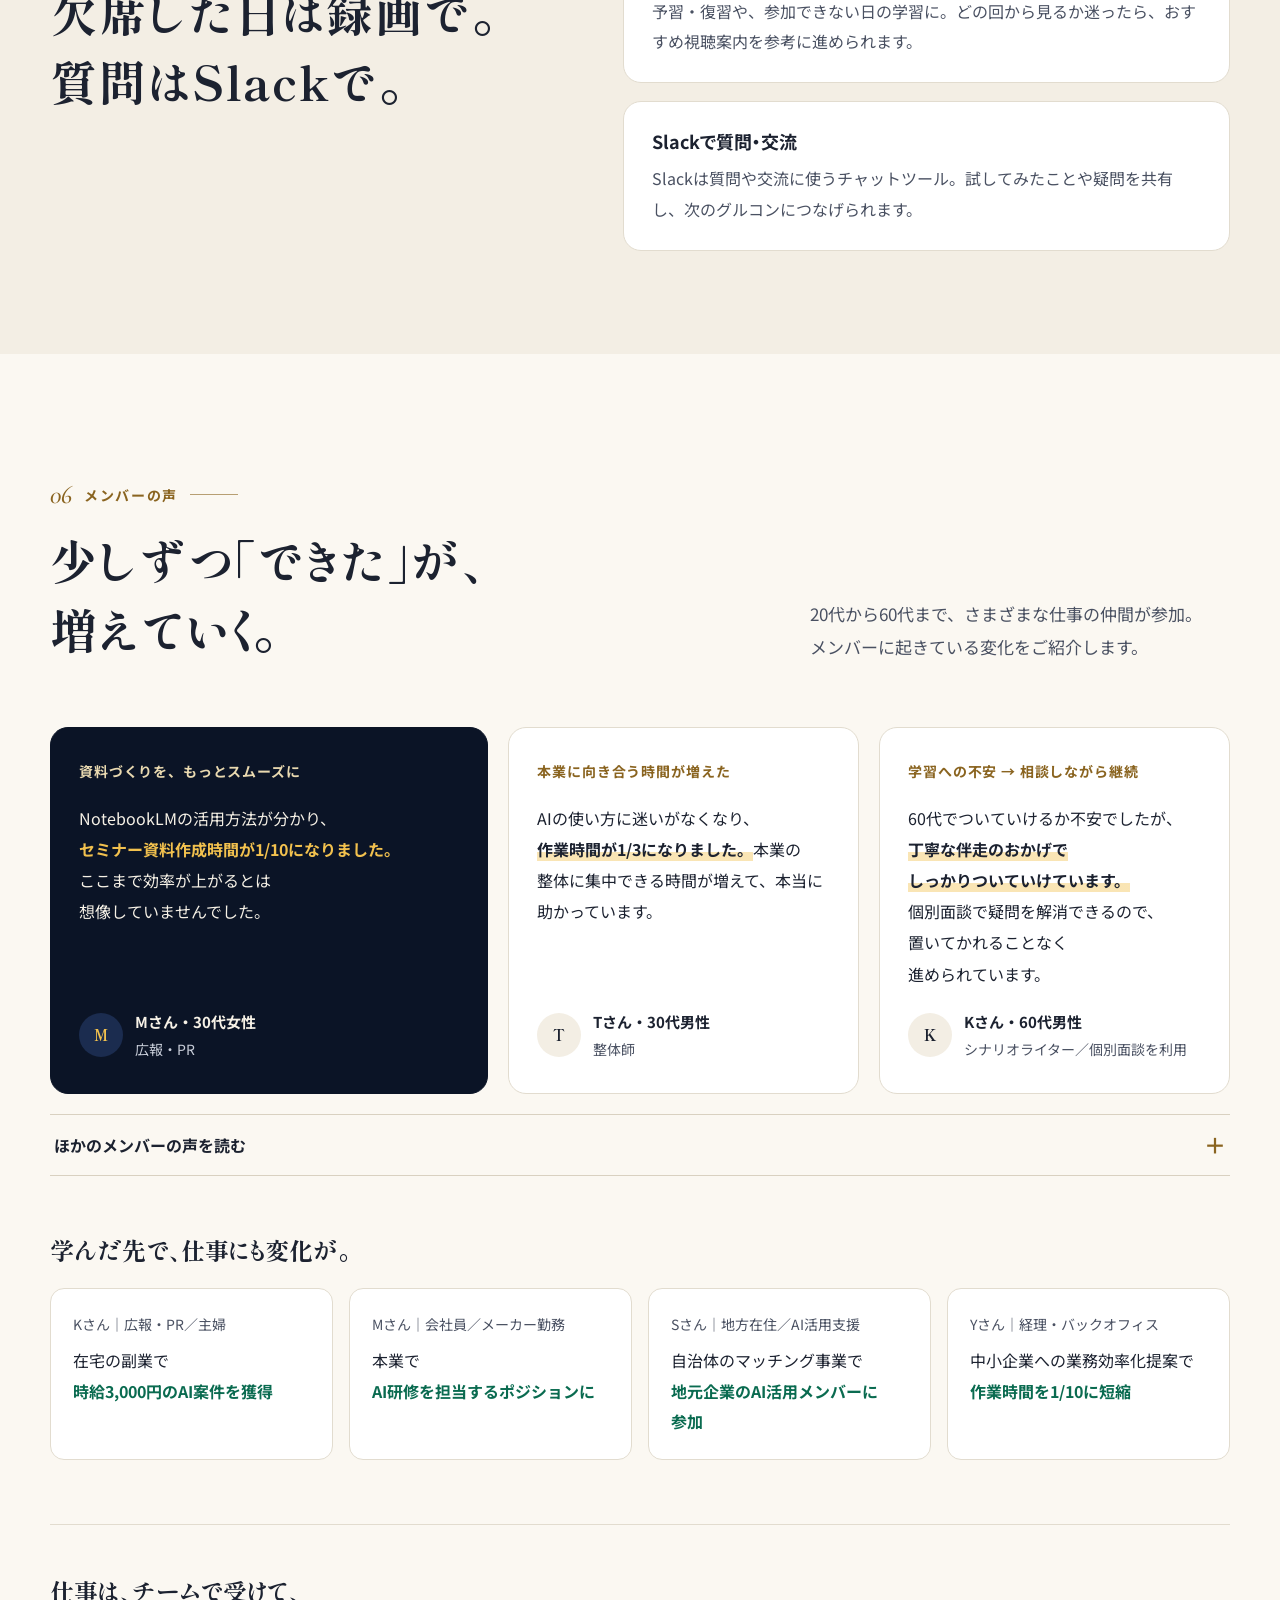
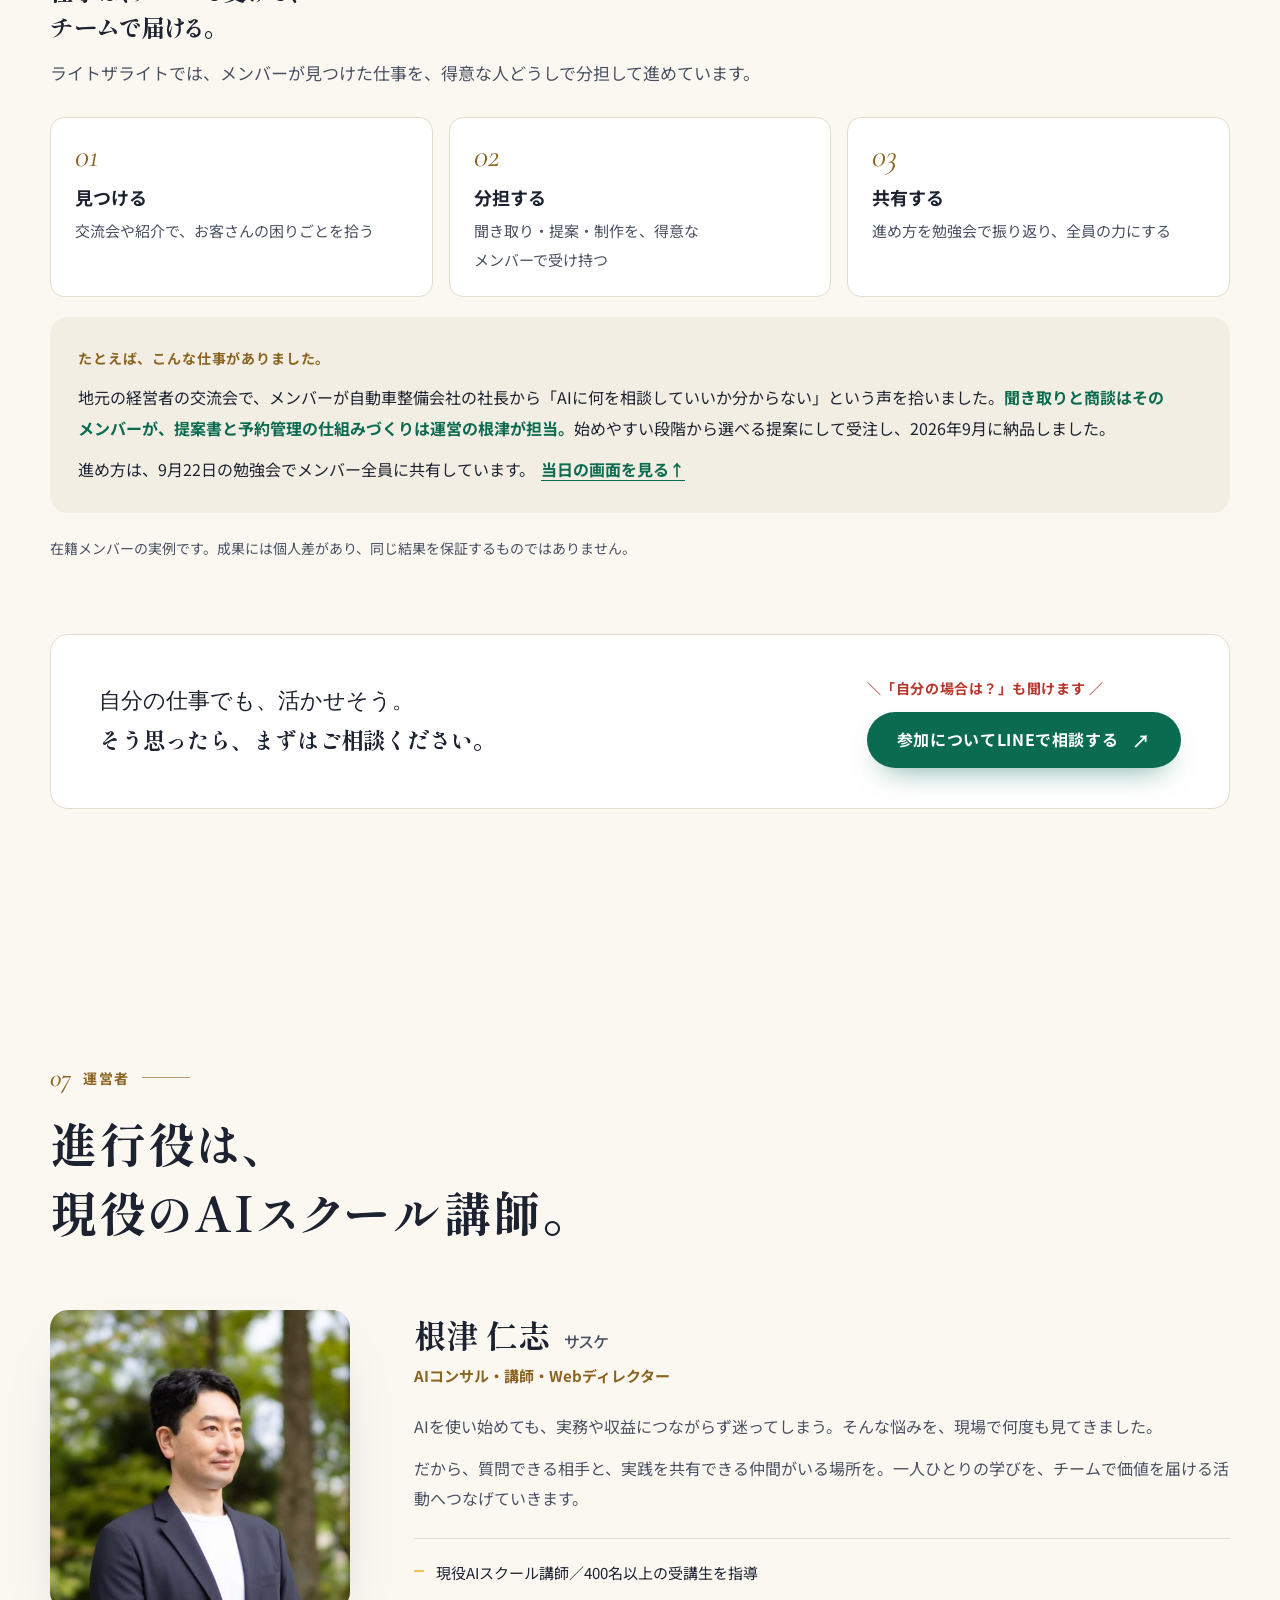
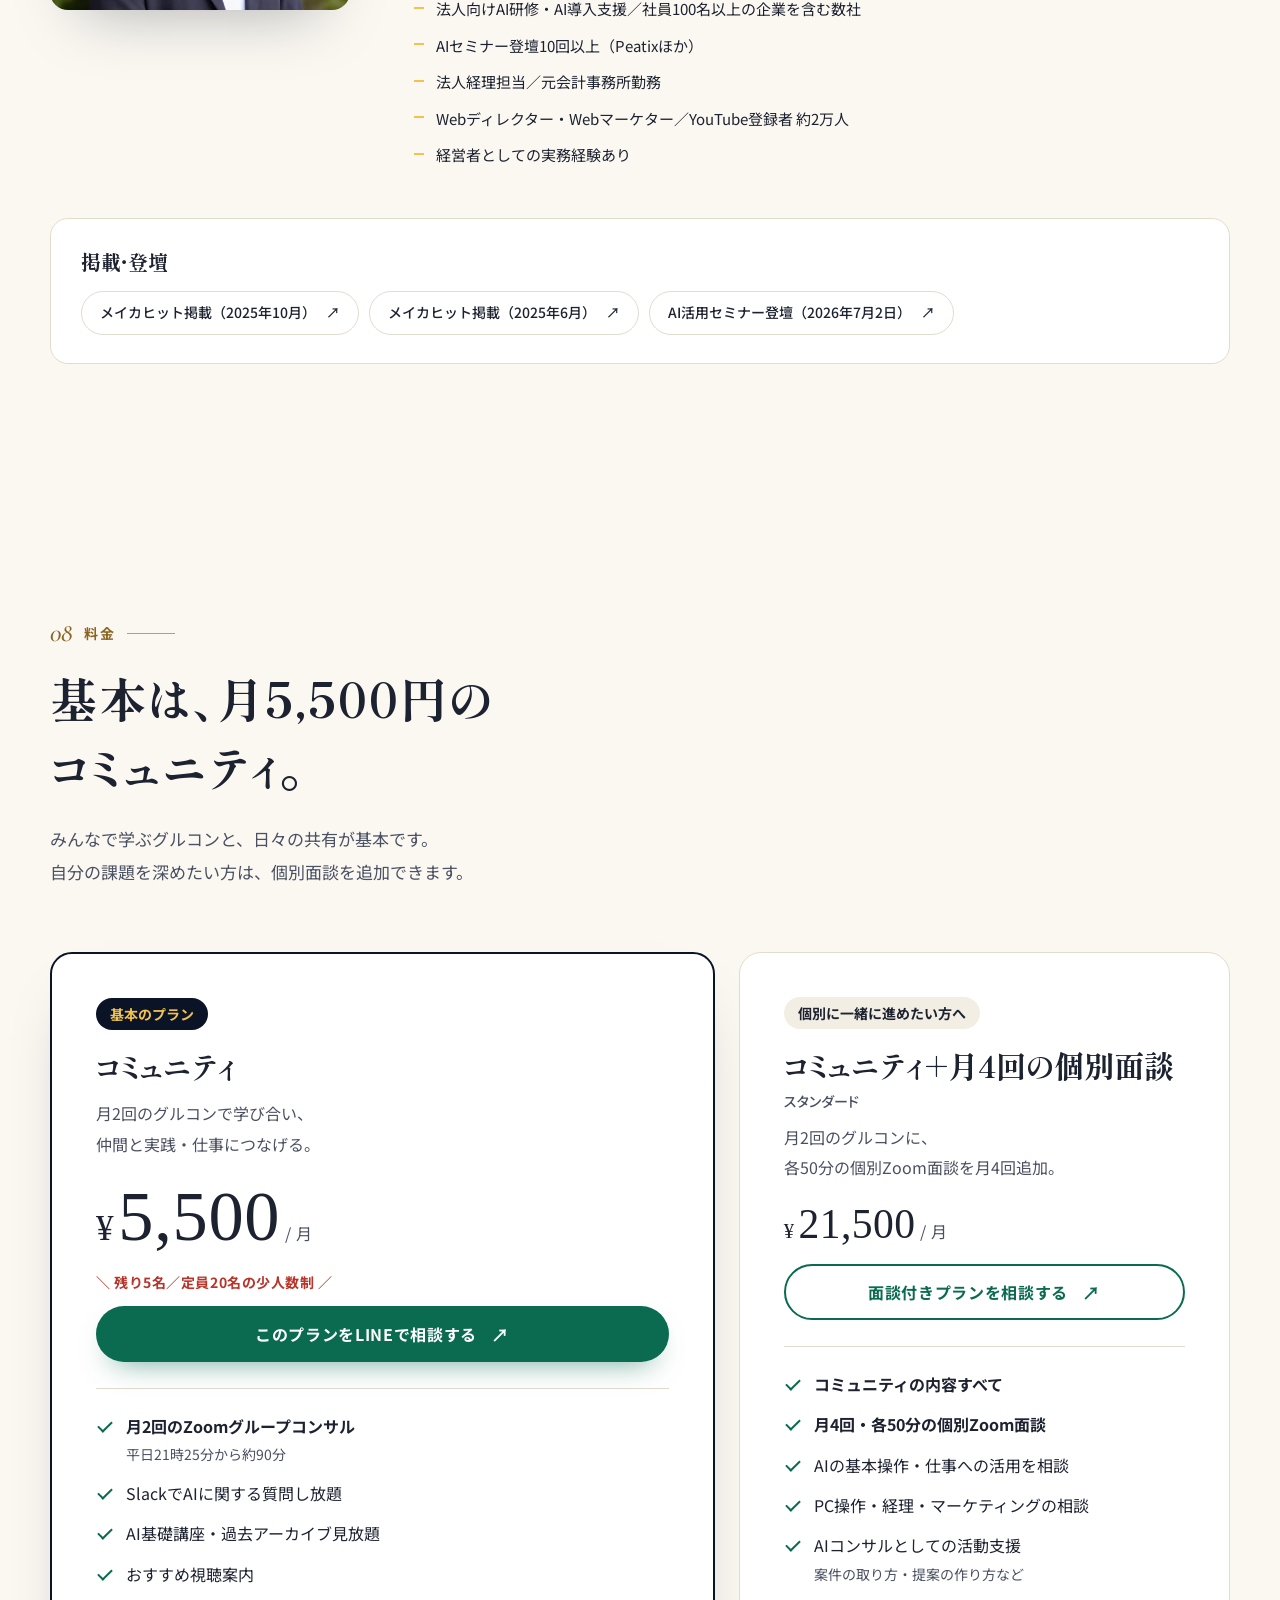
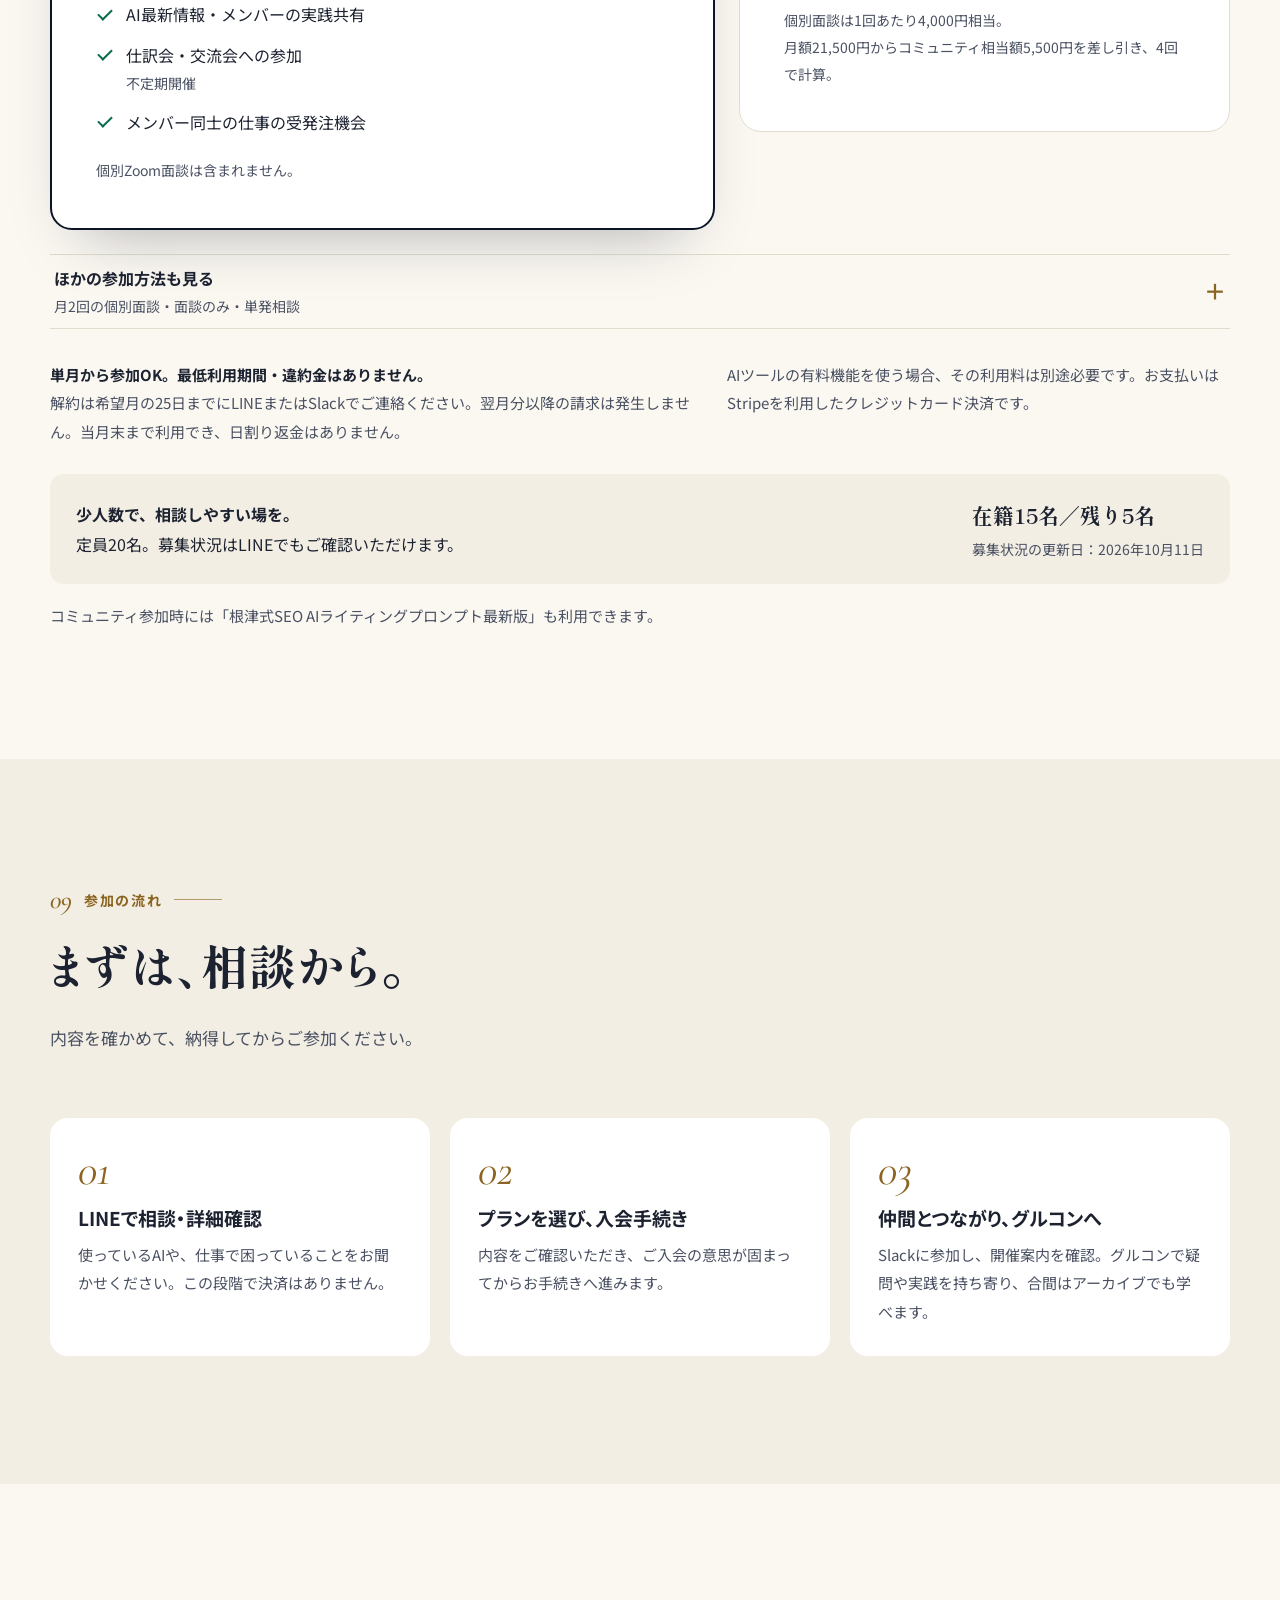
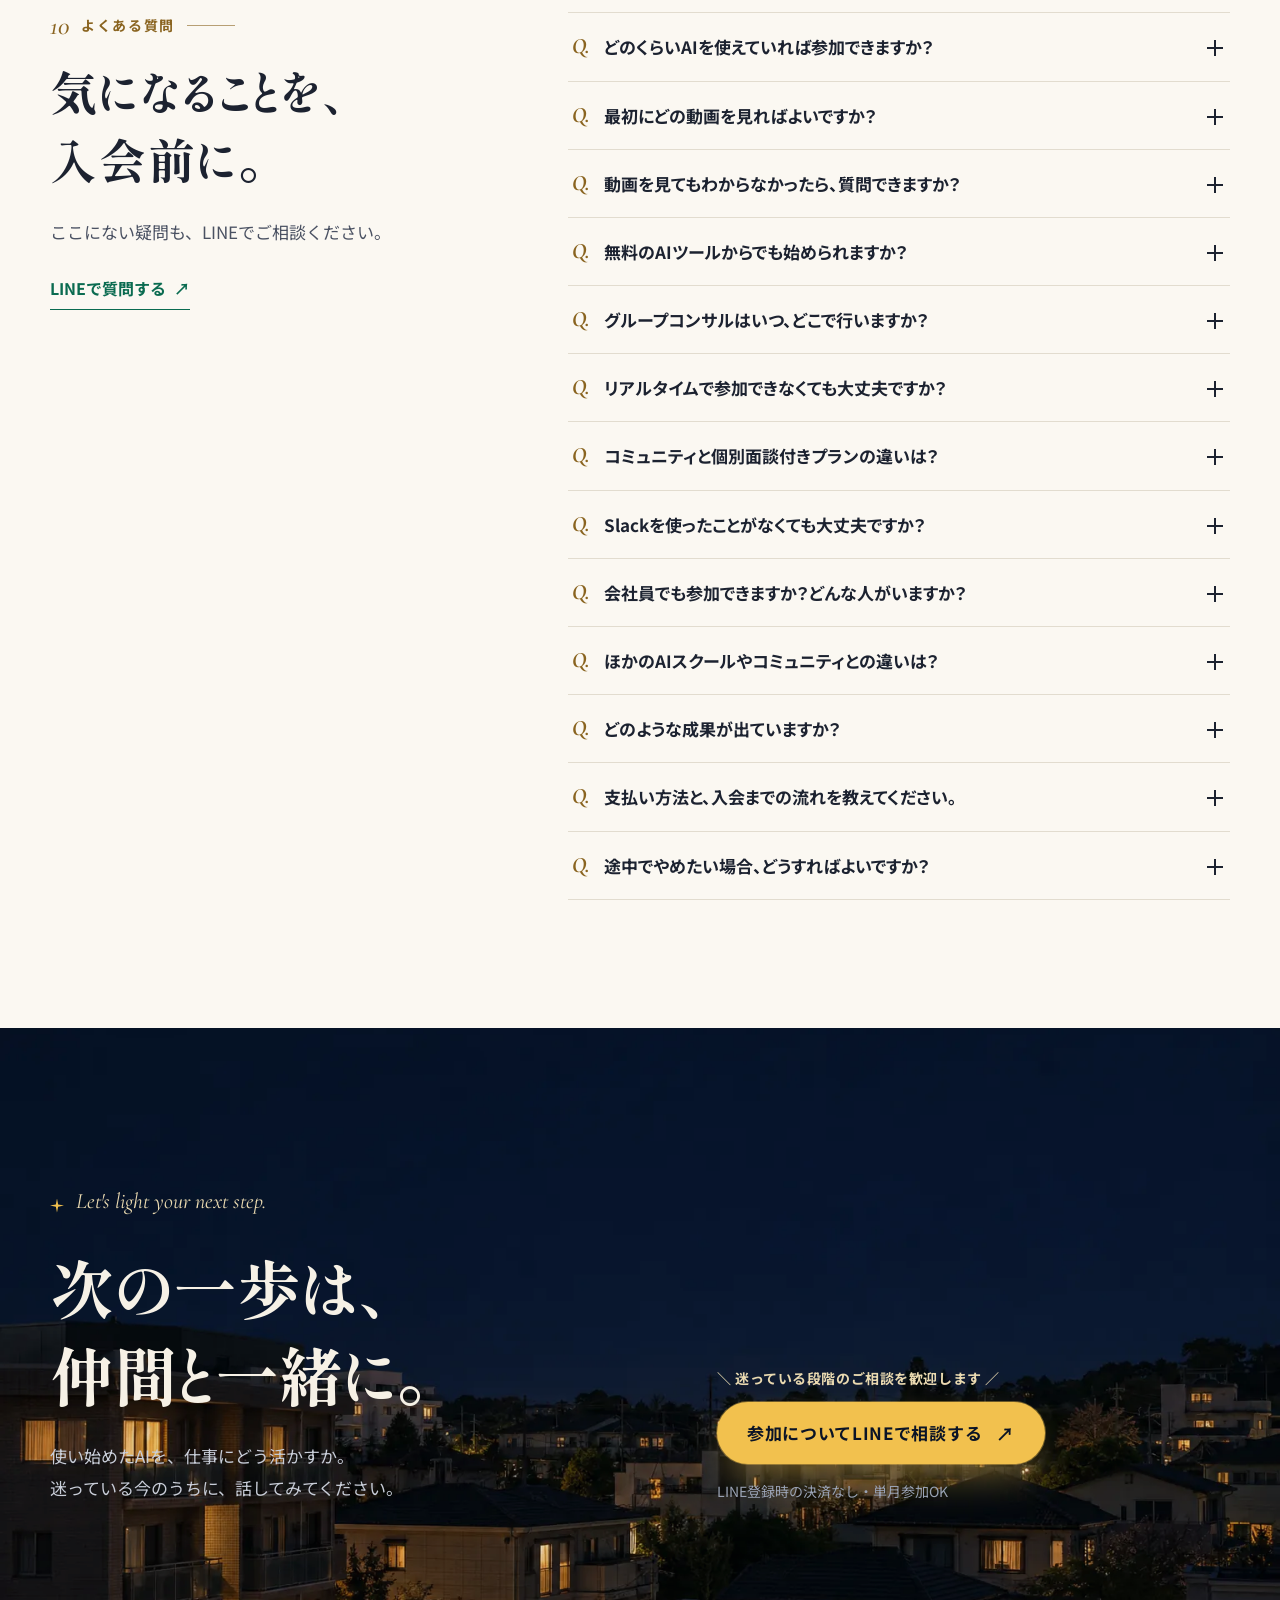
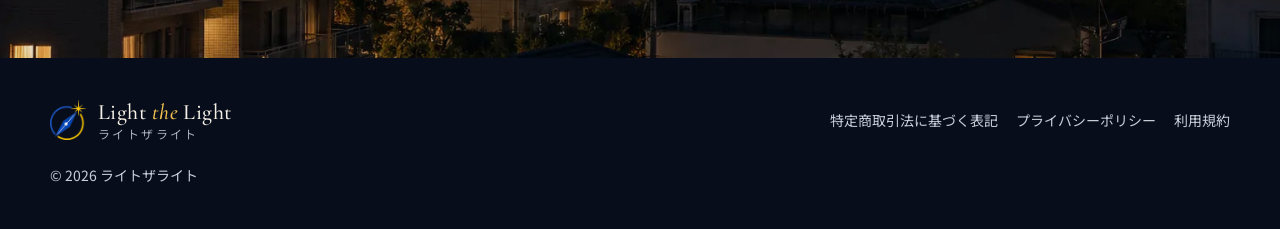
==== commit 0099cc78: "GA4とMicrosoft Clarityを導入（tags.jsで全4ページに設置・公開ドメインのみ計測・LINEクリックを両方に送信・プライバシーポリシー5章を更新） Co-Authored-By:" ====
--- a/index.html
+++ b/index.html
@@ -4,6 +4,7 @@
   <meta charset="UTF-8">
   <meta name="viewport" content="width=device-width, initial-scale=1">
   <meta name="theme-color" content="#0B1426">
+  <script src="tags.js" async></script>
   <title>ライトザライト｜AIを使い始めた人が、仕事で使えるようになる少人数コミュニティ</title>
   <meta name="description" content="AIを使い始めたけれど、仕事でどう使えばいいか・どう学べばいいかわからない方へ。月2回・平日21時25分からのZoomグループコンサルで、仲間の実践を見て自分の仕事に持ち帰る少人数コミュニティ。月5,500円から。">
   <link rel="canonical" href="https://sasukewebjob-ai.github.io/light-the-light-lp/">
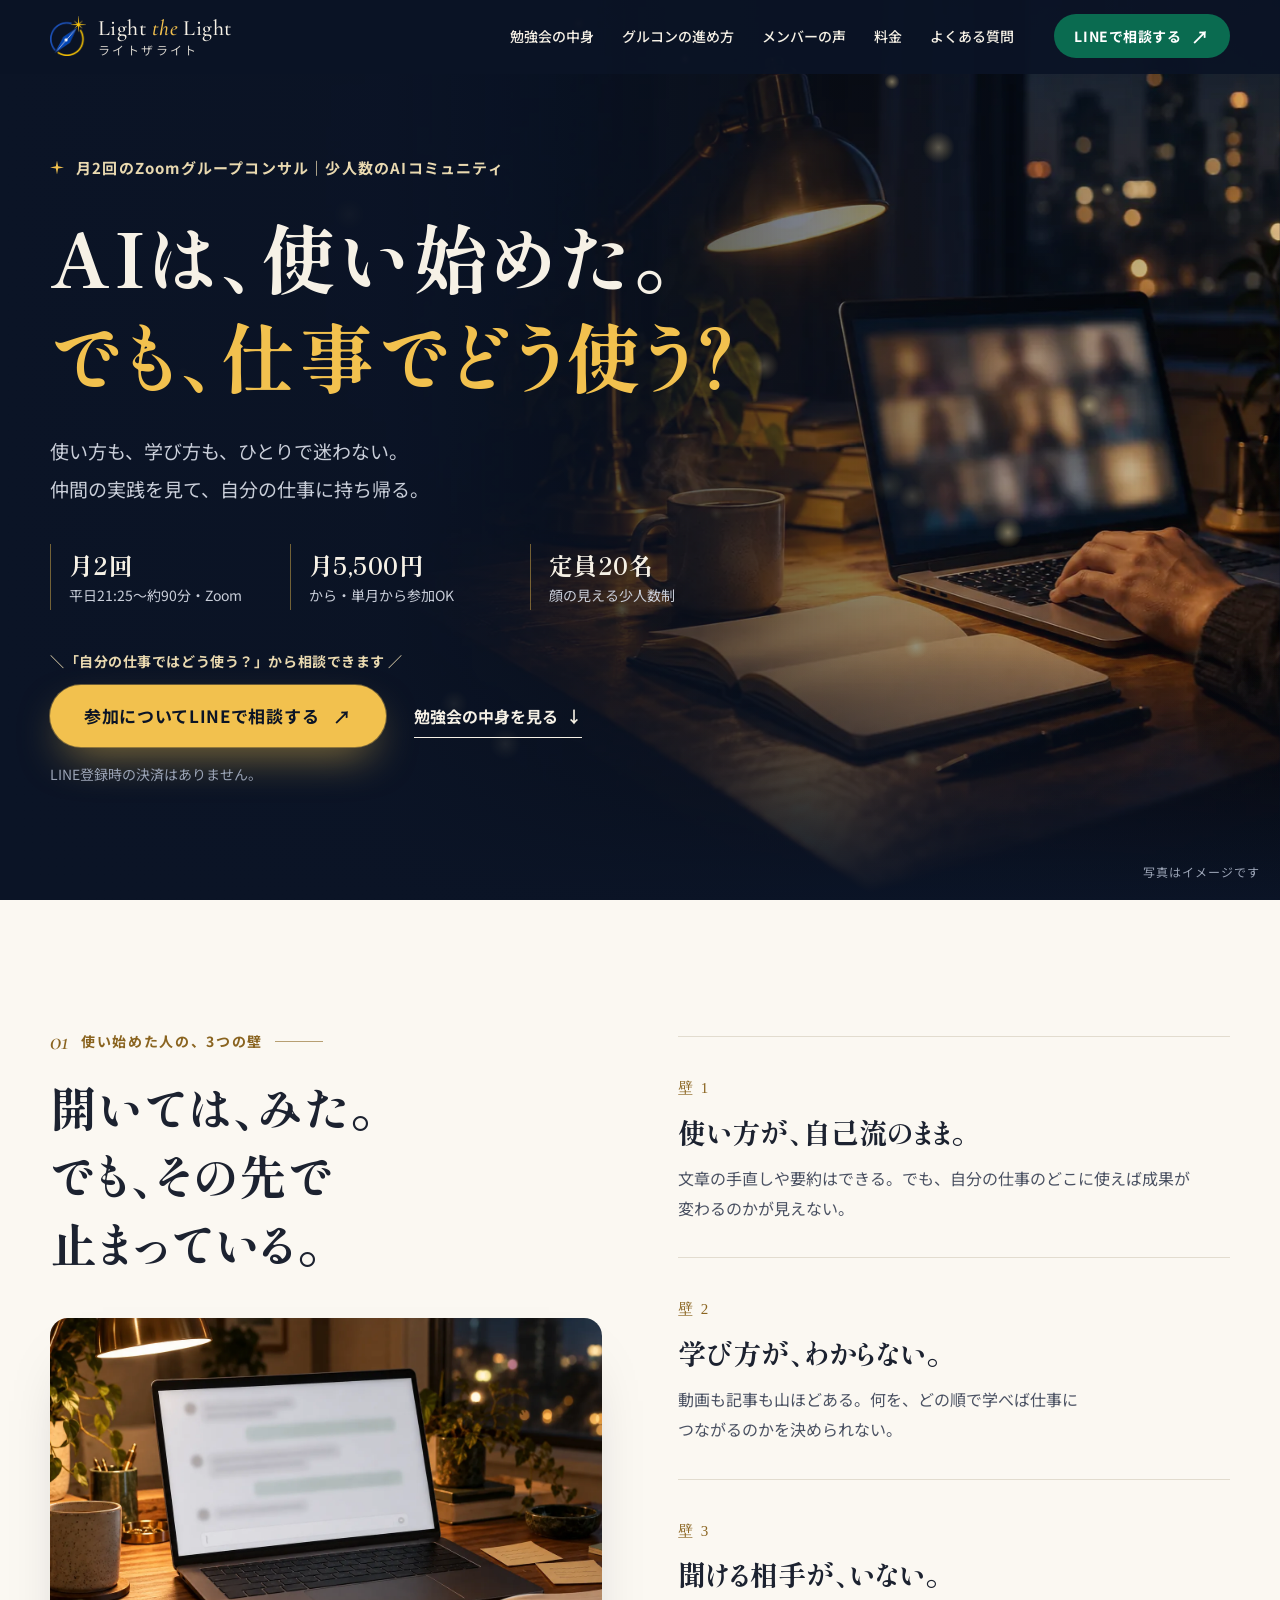
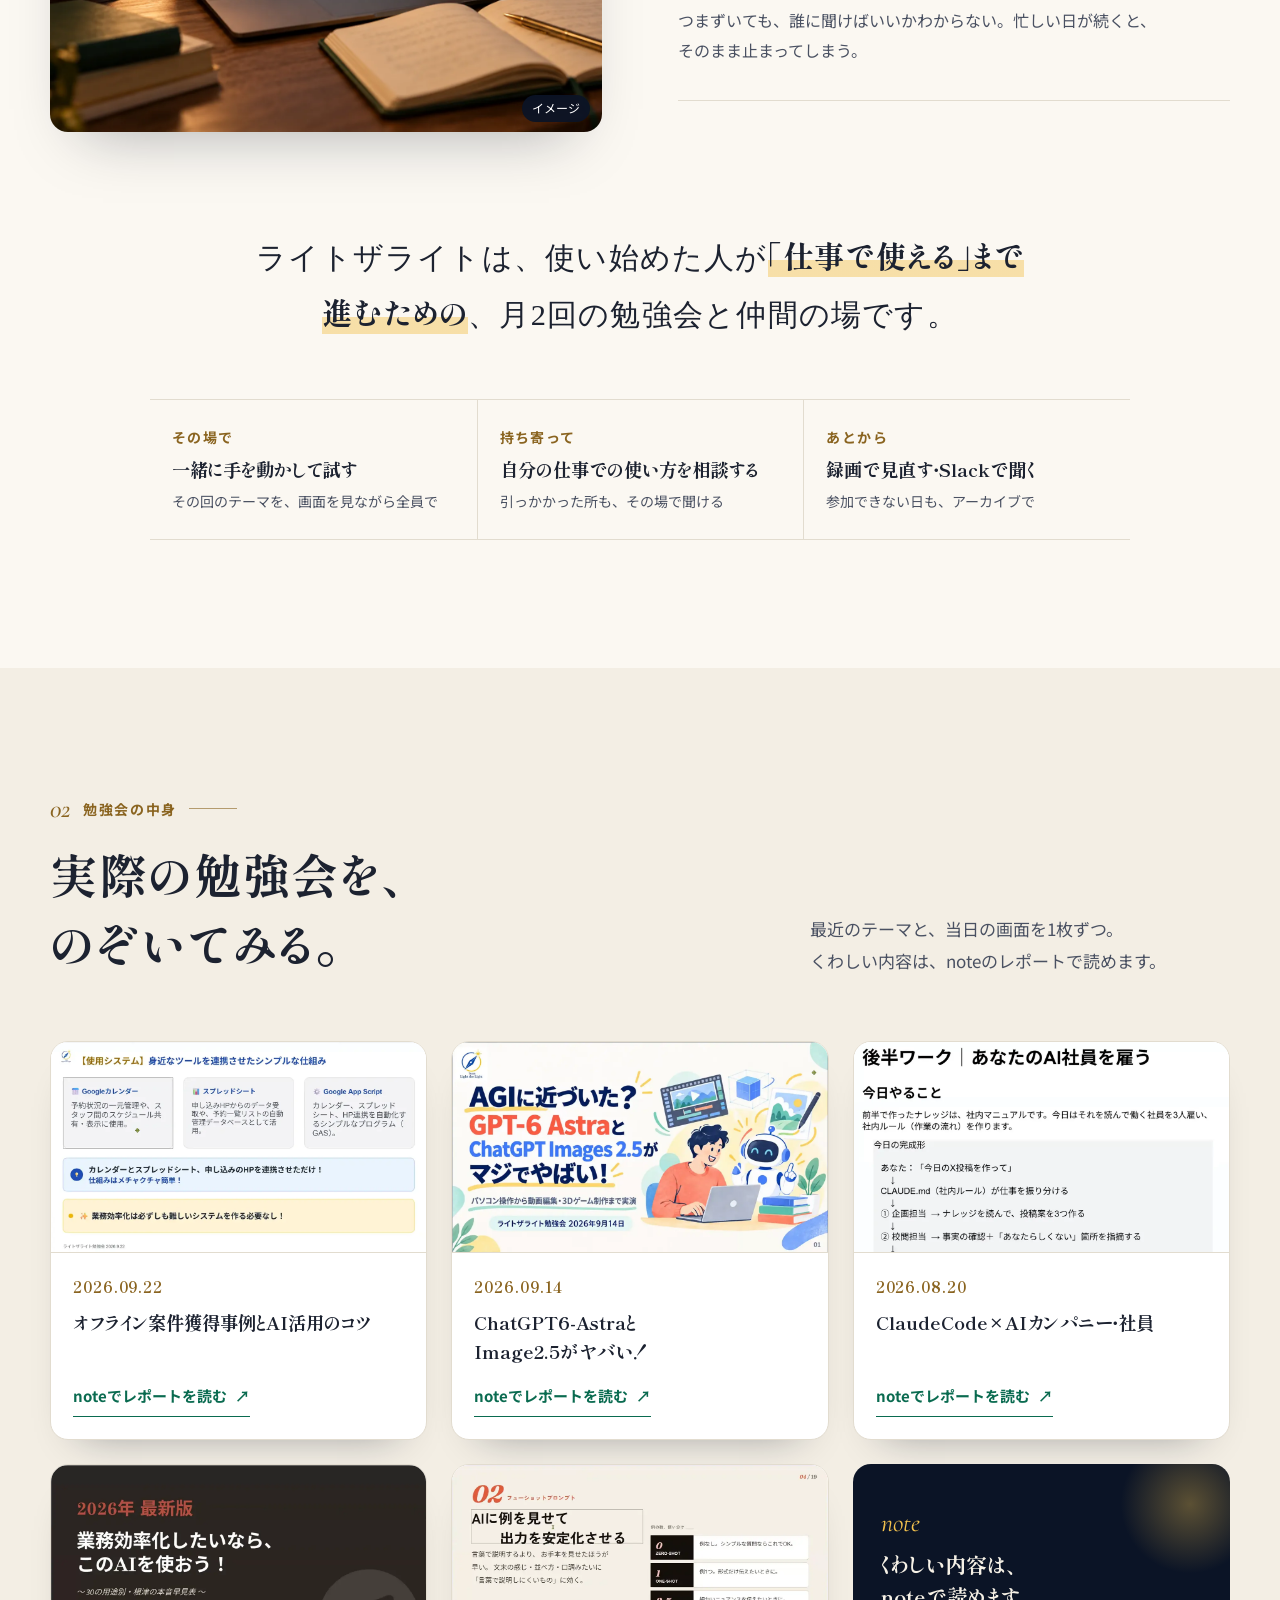
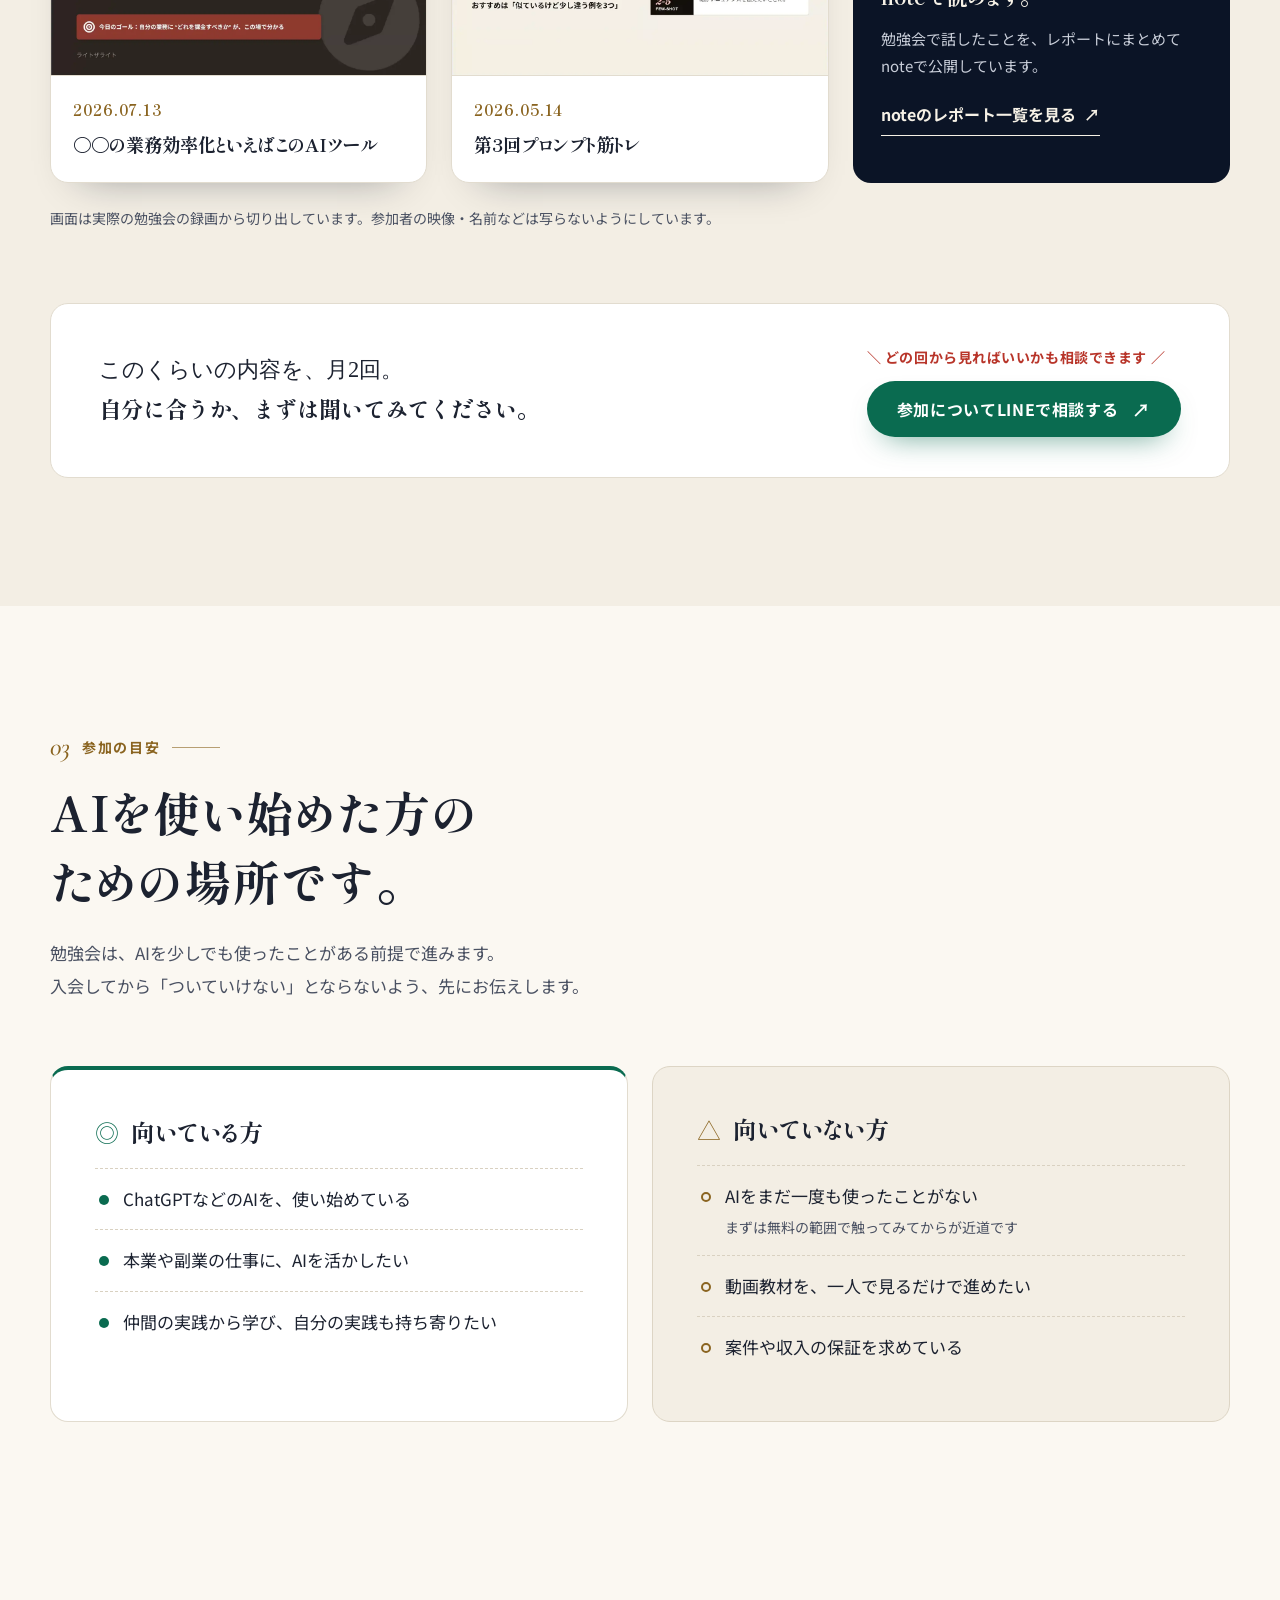
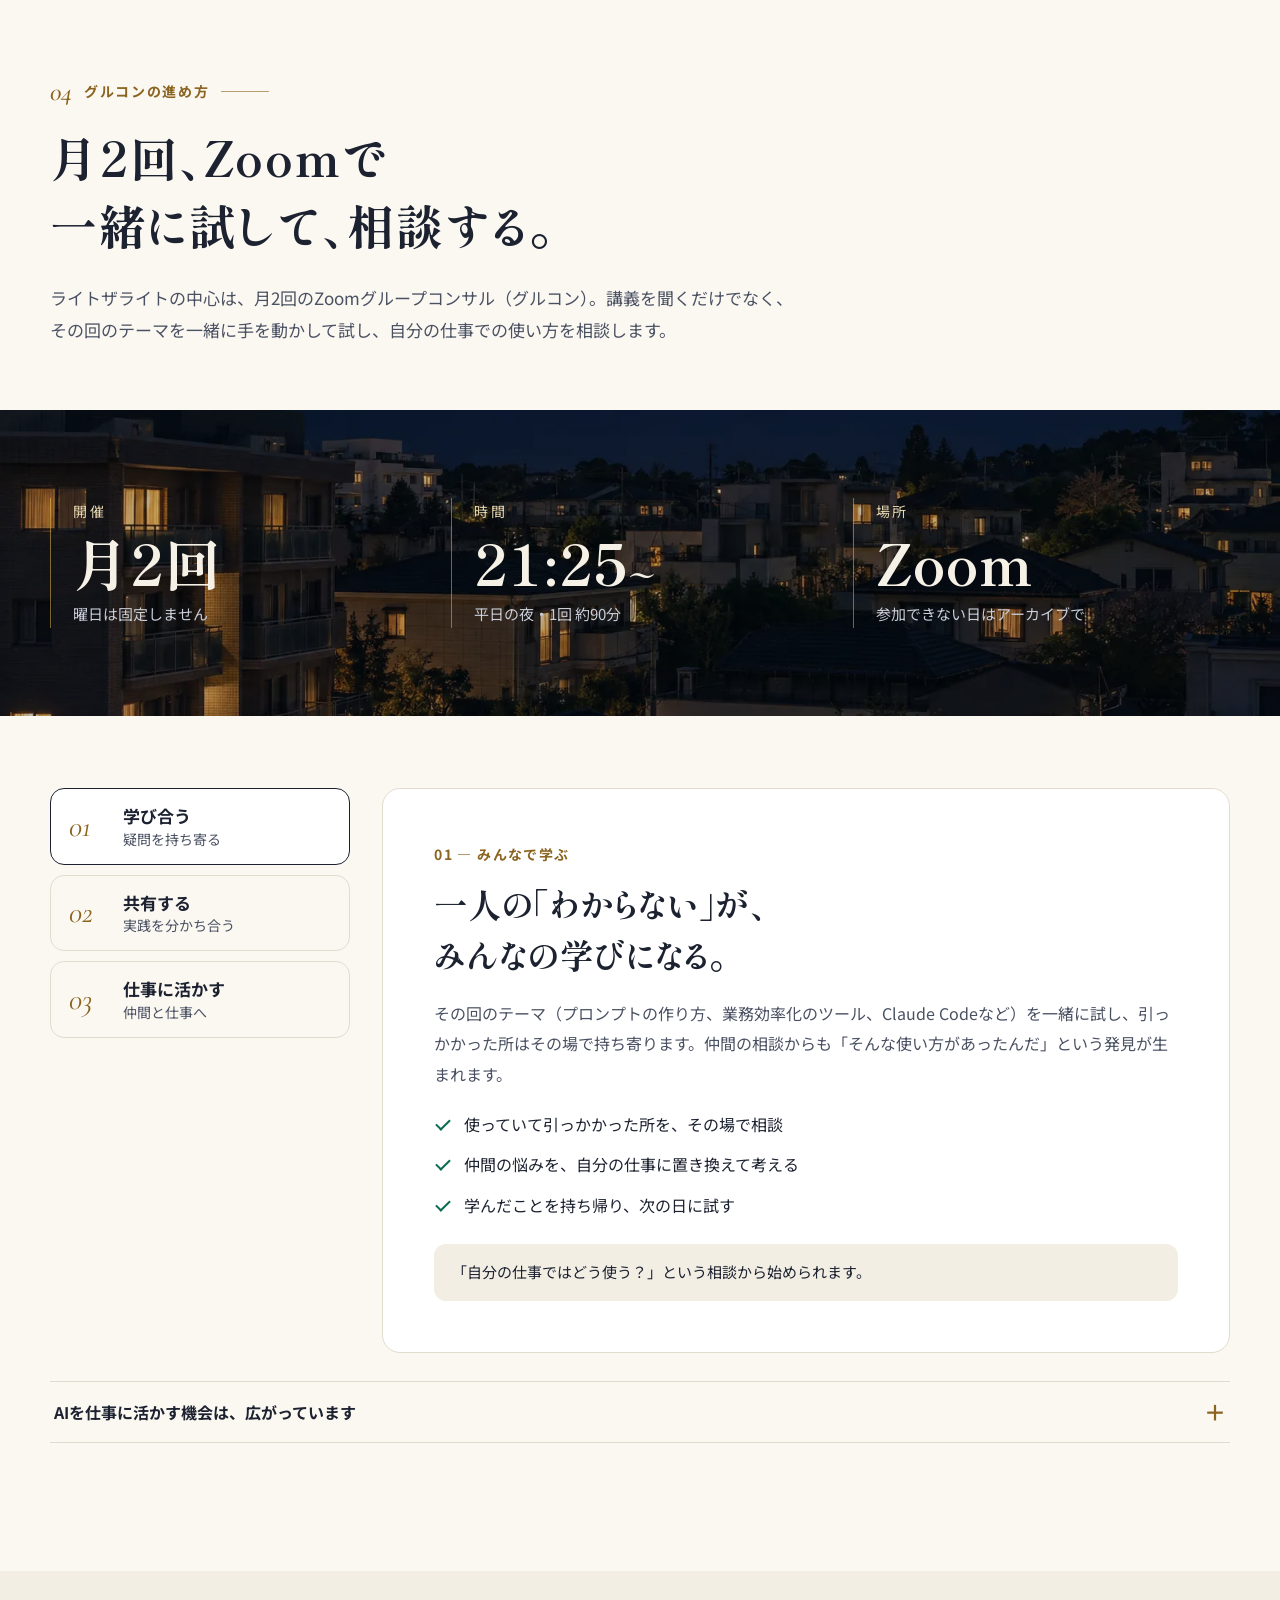
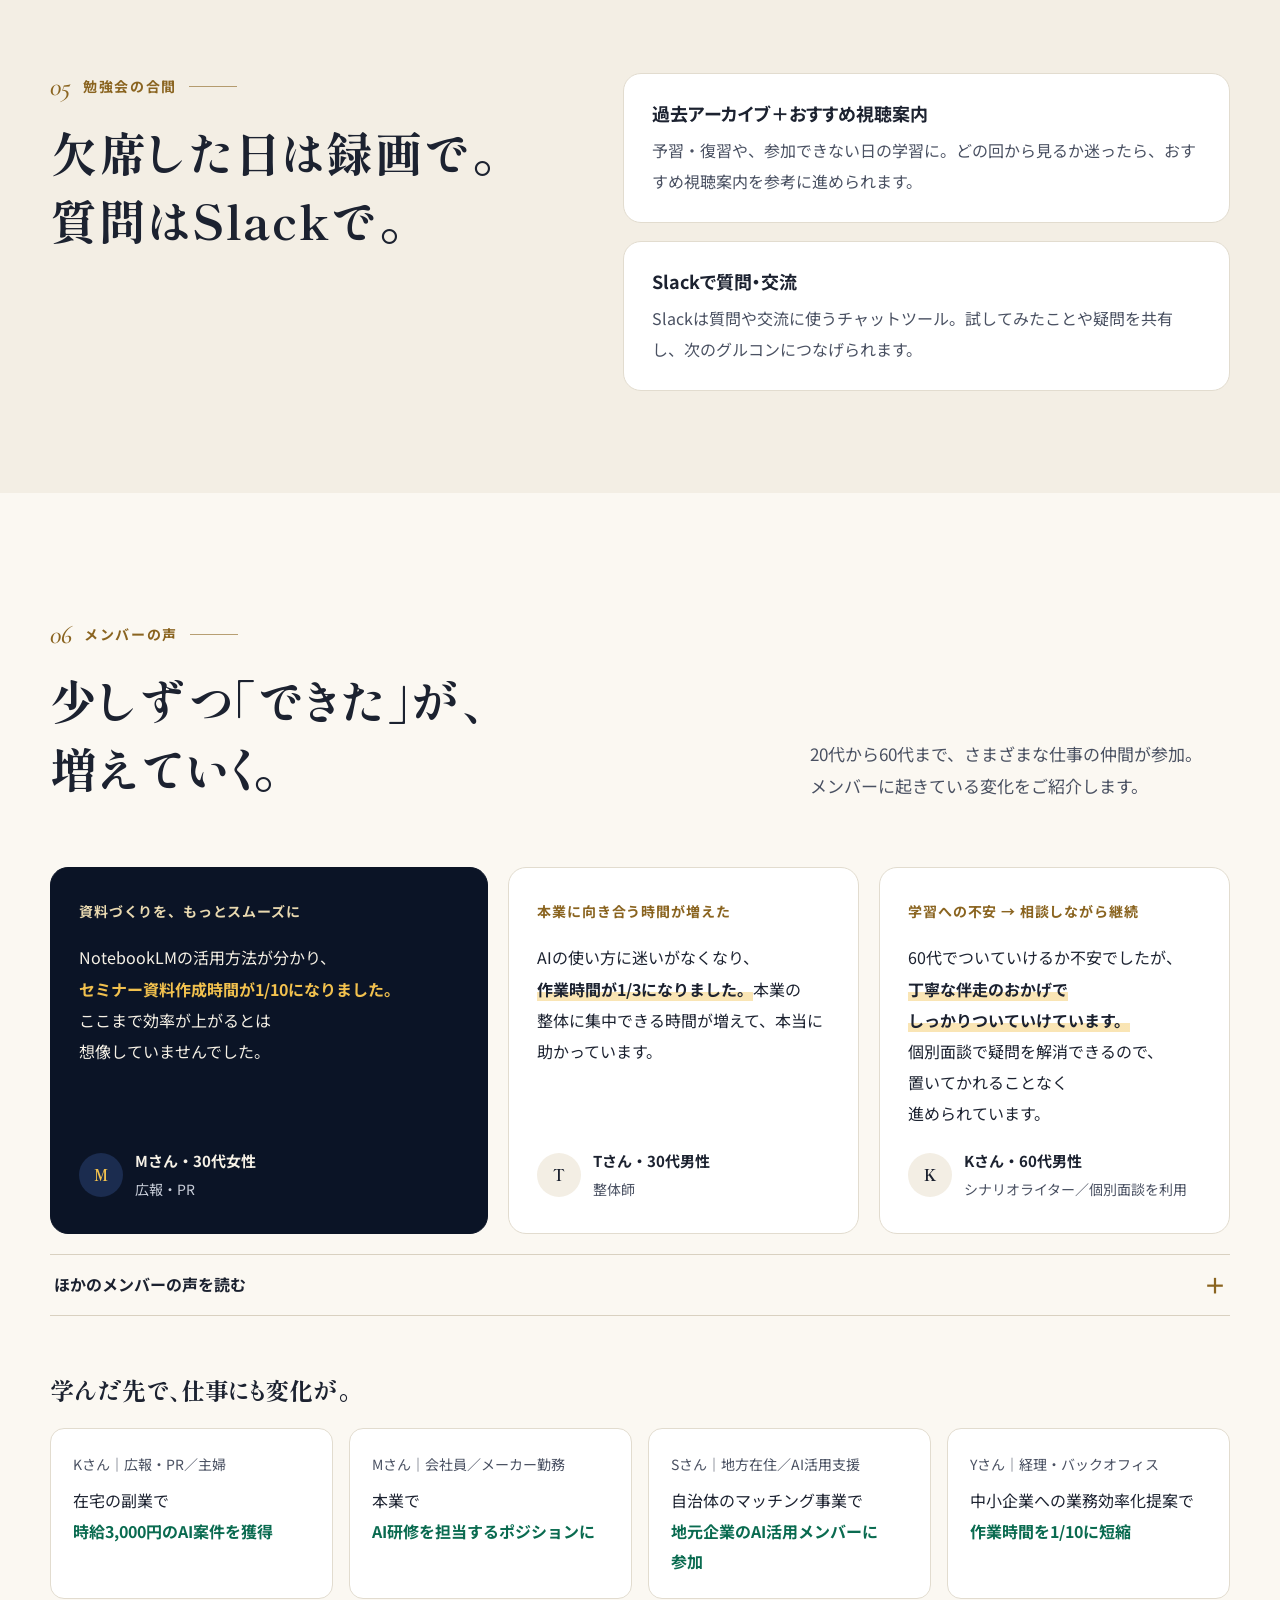
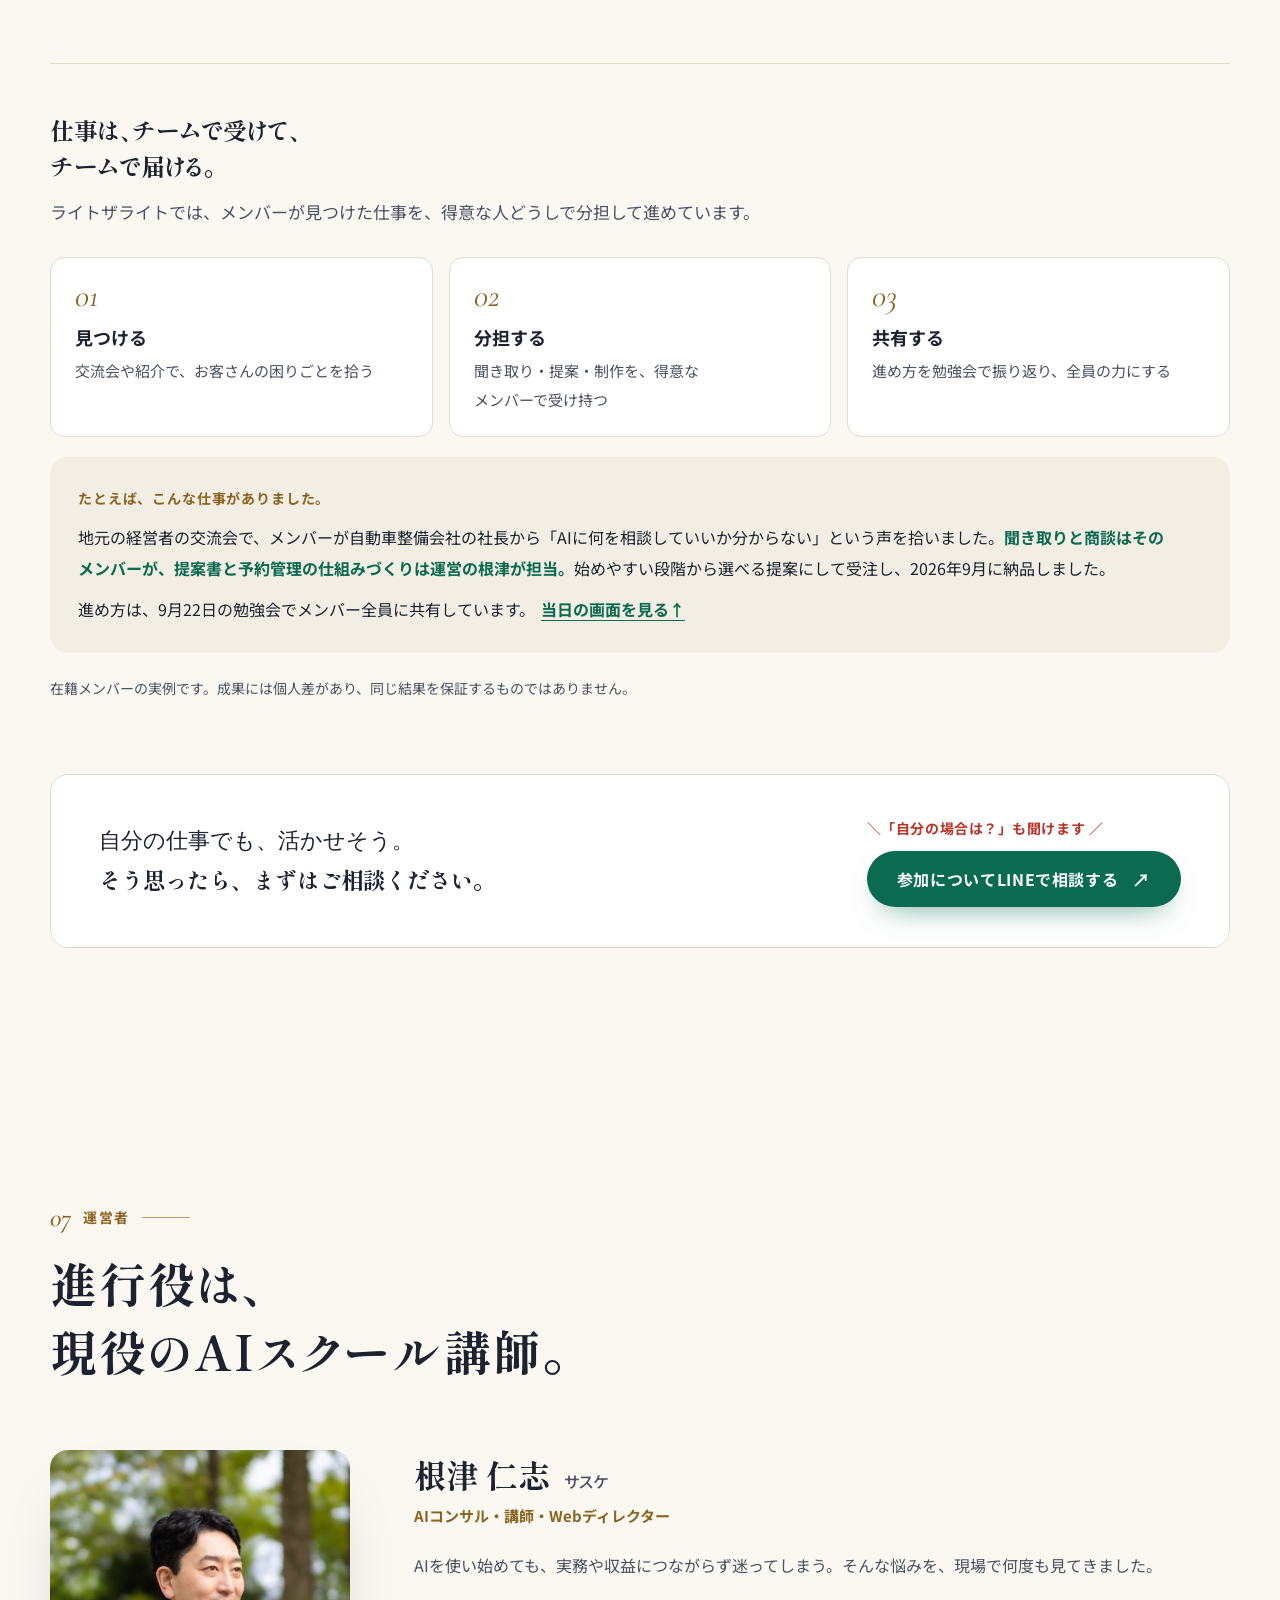
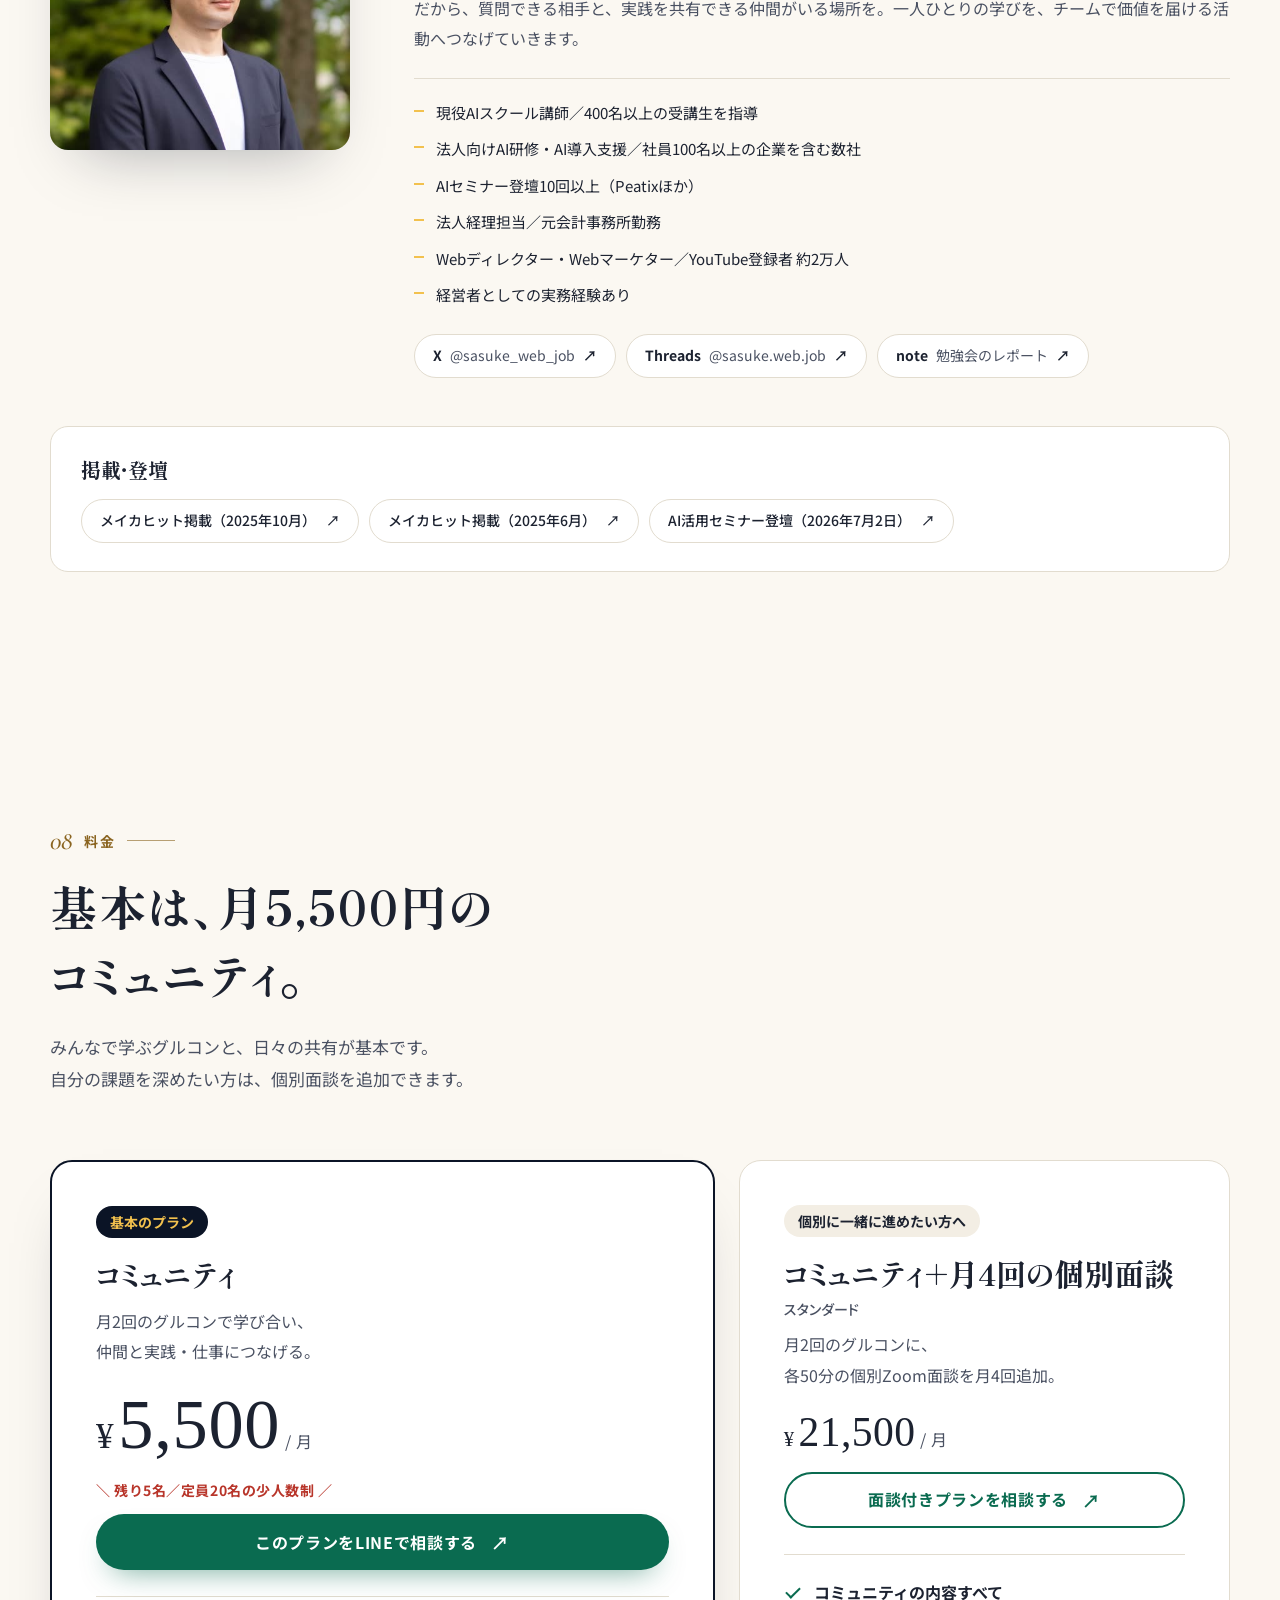
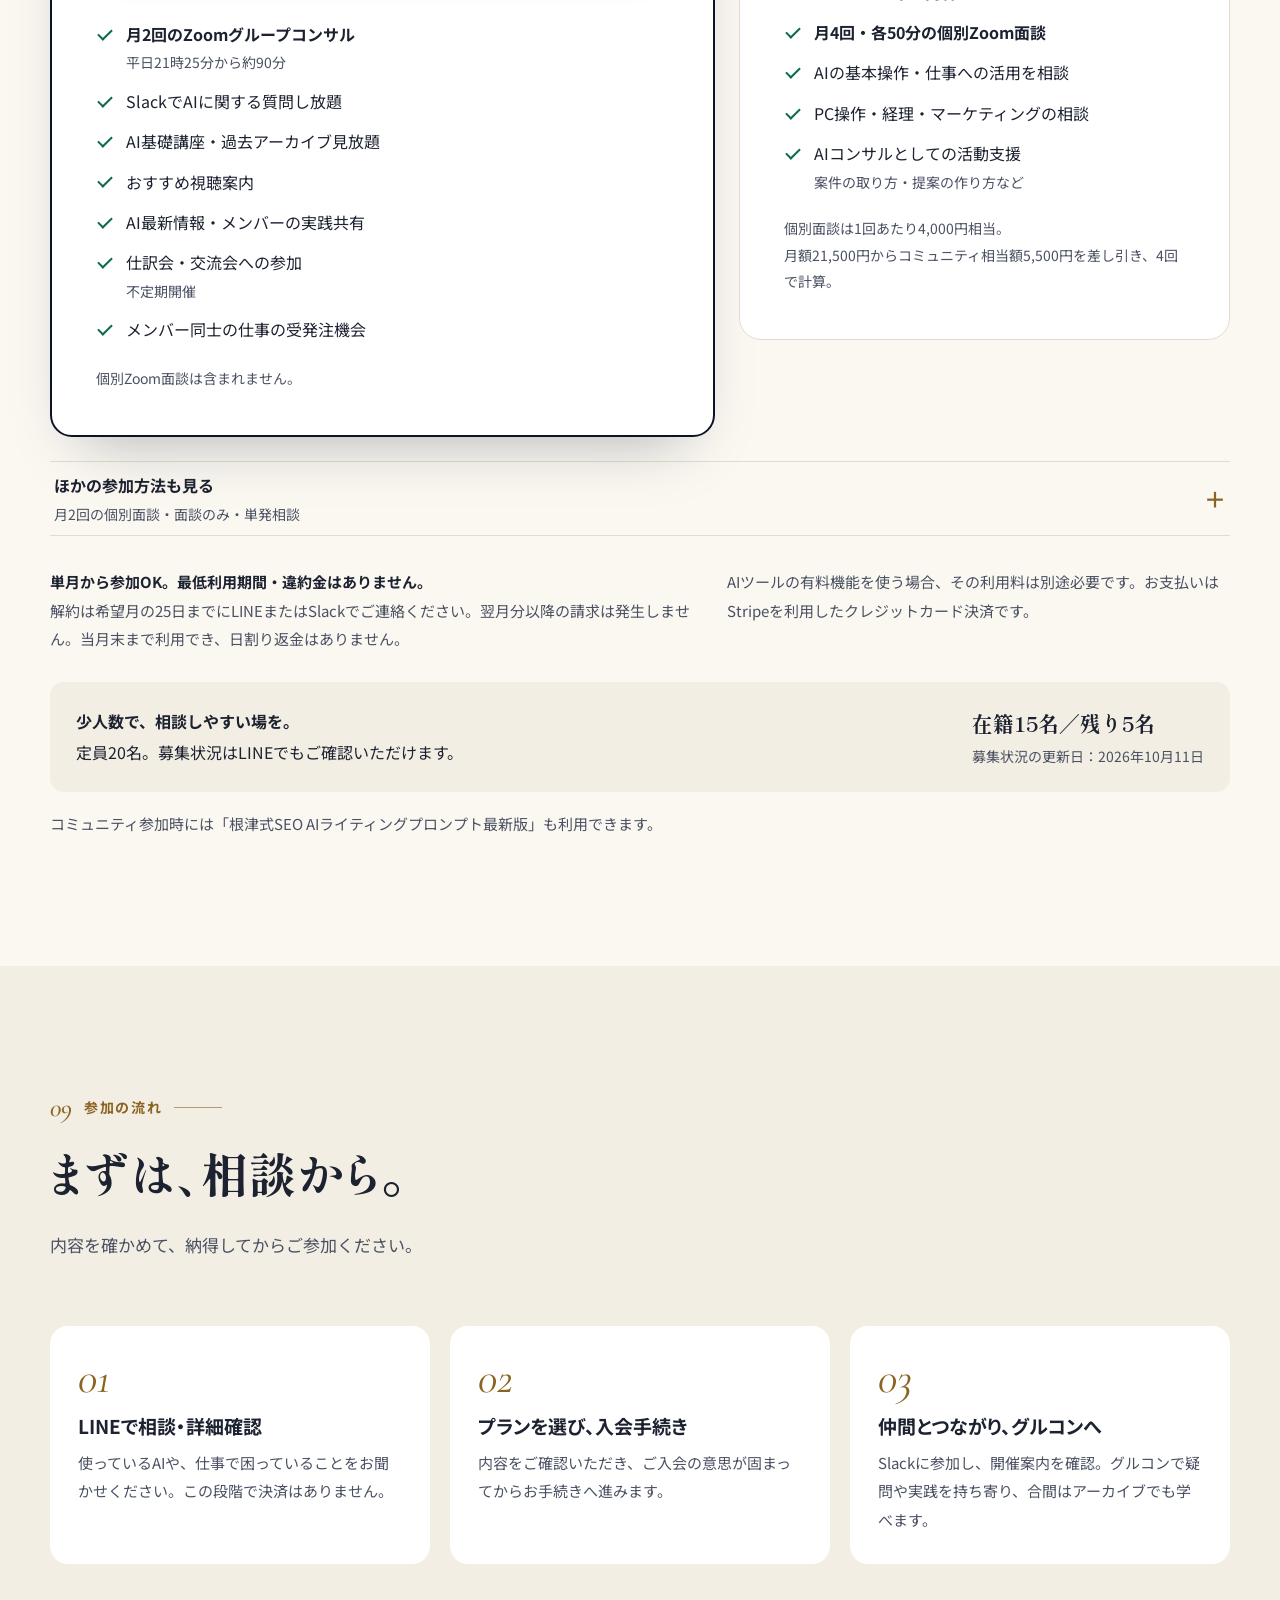
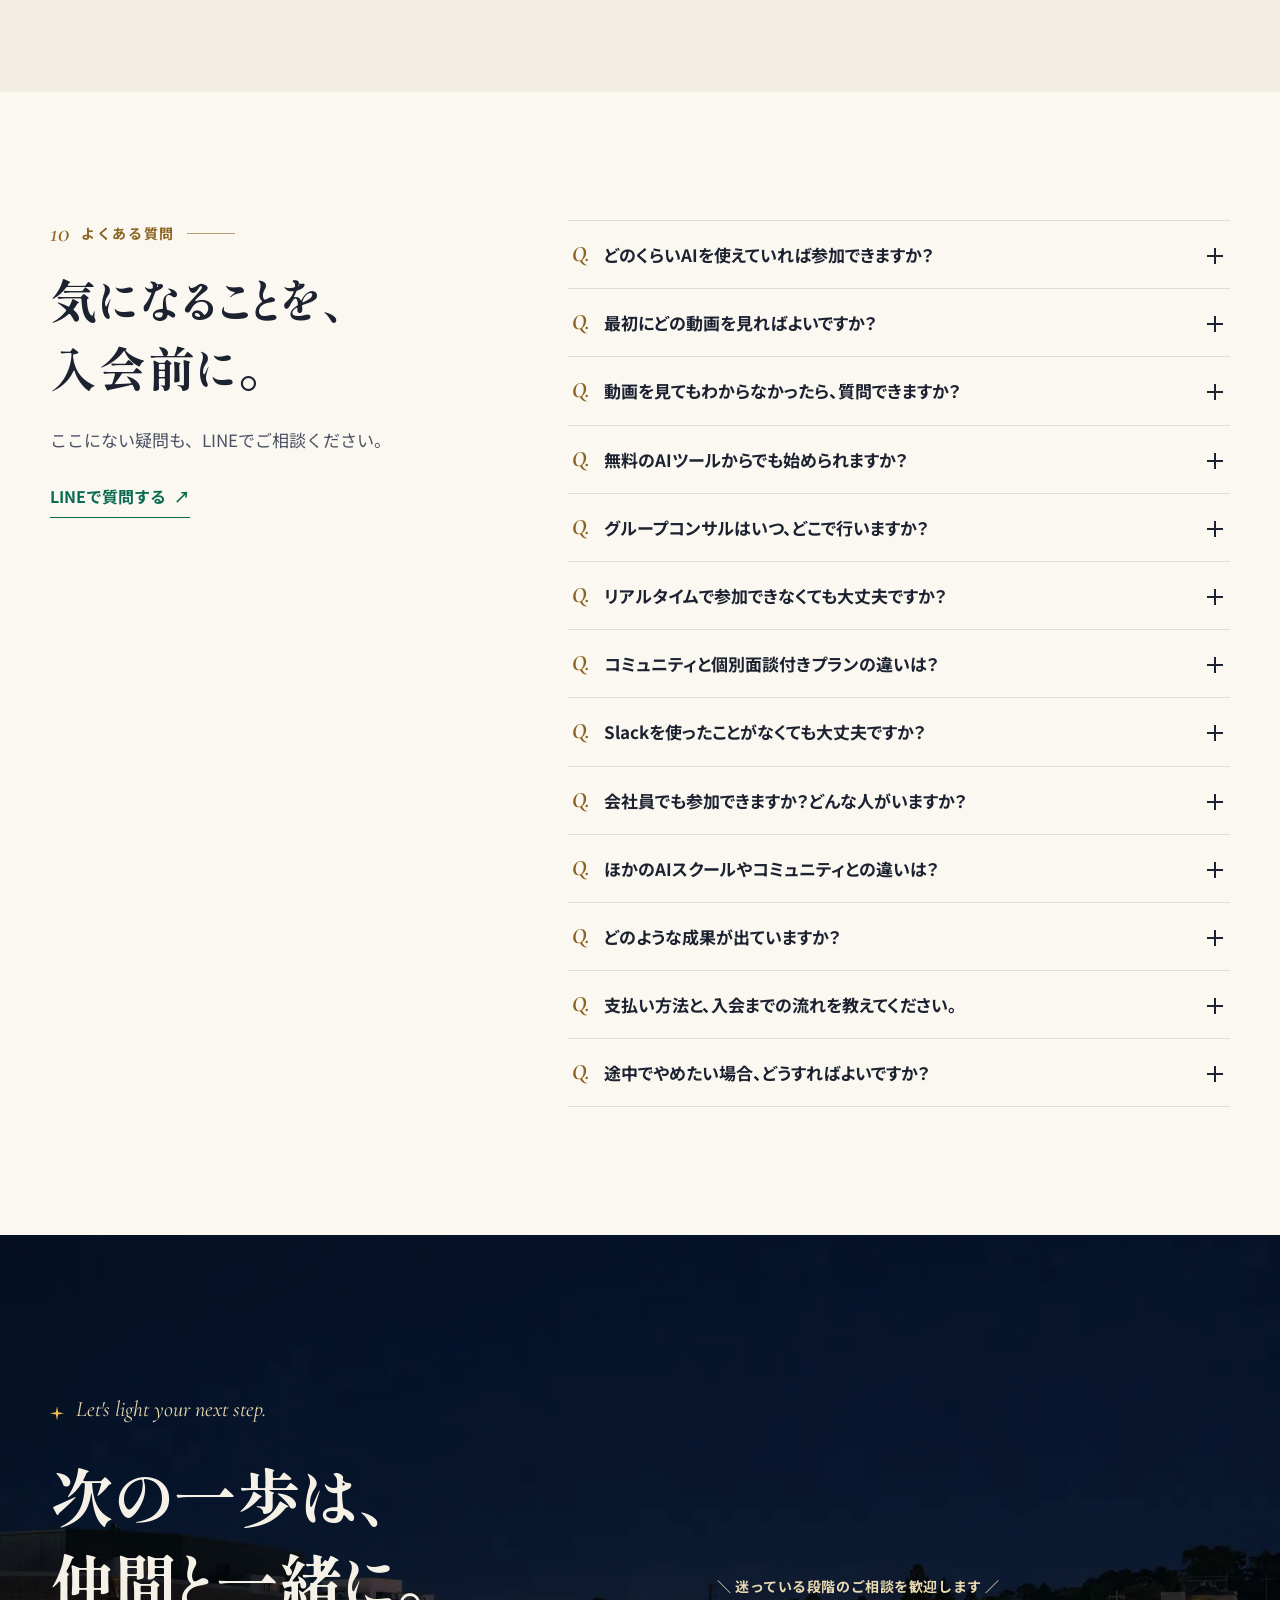
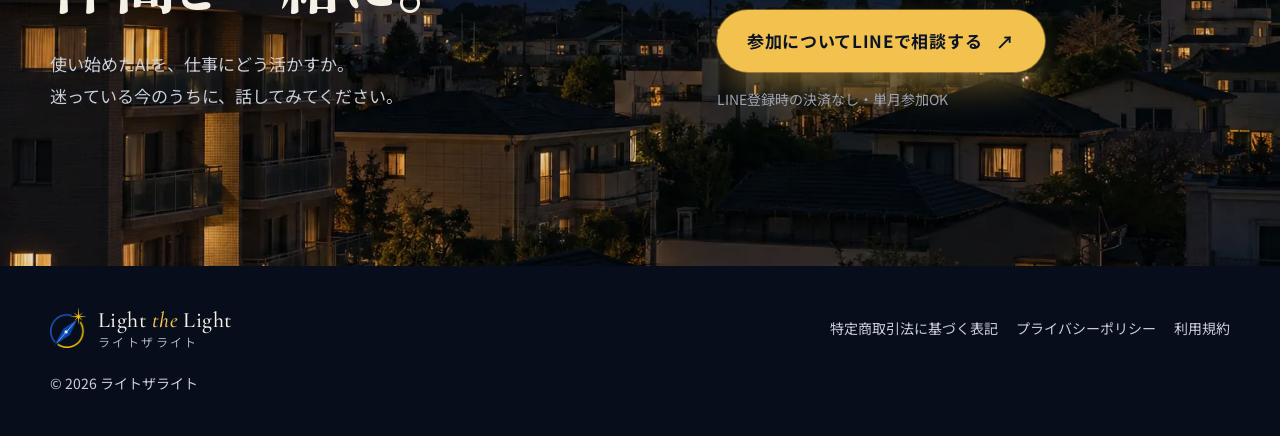
==== commit 39a566cb: "勉強会の中身を1回1枚のカードにしてnoteのレポートへ案内、運営者欄にX・Threads・noteを追加 - 勉強会の中身：横スワイプをやめ、日付・テーマ・当日の画面1枚のカード（PC3列・スマホ1" ====
--- a/index.html
+++ b/index.html
@@ -32,7 +32,7 @@
   <link rel="stylesheet" href="lp.css">
   <script src="lp.js" defer></script>
   <script type="application/ld+json">
-  {"@context":"https://schema.org","@type":"Organization","name":"ライトザライト","alternateName":"Team Light the Light","url":"https://sasukewebjob-ai.github.io/light-the-light-lp/","logo":"https://sasukewebjob-ai.github.io/light-the-light-lp/logo-mark.png","description":"AIを使い始めた人が、月2回のZoomグループコンサルで仲間と実践を共有し、仕事への活用・収益化を目指す少人数制のAIコミュニティ。","founder":{"@type":"Person","name":"根津 仁志","jobTitle":"AIコンサル・講師・Webディレクター"},"contactPoint":{"@type":"ContactPoint","contactType":"customer support","url":"https://lin.ee/Y7OfHPe","availableLanguage":["Japanese"]}}
+  {"@context":"https://schema.org","@type":"Organization","name":"ライトザライト","alternateName":"Team Light the Light","url":"https://sasukewebjob-ai.github.io/light-the-light-lp/","logo":"https://sasukewebjob-ai.github.io/light-the-light-lp/logo-mark.png","description":"AIを使い始めた人が、月2回のZoomグループコンサルで仲間と実践を共有し、仕事への活用・収益化を目指す少人数制のAIコミュニティ。","founder":{"@type":"Person","name":"根津 仁志","jobTitle":"AIコンサル・講師・Webディレクター","sameAs":["https://x.com/sasuke_web_job","https://www.threads.com/@sasuke.web.job","https://note.com/famous_dill9097"]},"contactPoint":{"@type":"ContactPoint","contactType":"customer support","url":"https://lin.ee/Y7OfHPe","availableLanguage":["Japanese"]}}
   </script>
 </head>
 <body>
@@ -120,88 +120,54 @@
 
 <section class="section sessions" id="sessions" aria-labelledby="sessions-title">
   <div class="container">
-    <div class="section-heading split-heading reveal"><div><p class="kicker"><span>02</span>勉強会の中身</p><h2 id="sessions-title">実際の勉強会を、<br>のぞいてみる。</h2></div><p>テーマごとに、当日の画面を5枚ずつ。<br>横にスワイプして、内容とレベル感を確かめてください。</p></div>
+    <div class="section-heading split-heading reveal"><div><p class="kicker"><span>02</span>勉強会の中身</p><h2 id="sessions-title">実際の勉強会を、<br>のぞいてみる。</h2></div><p>最近のテーマと、当日の画面を1枚ずつ。<br>くわしい内容は、noteのレポートで読めます。</p></div>
+    <div class="session-grid reveal">
 <!-- sessions:start（scripts/build-sessions.js が作る。手で直さない） -->
-      <nav class="session-chips" aria-label="勉強会のテーマ">
-        <a class="session-chip" href="#session-0922" data-session-link="0922" aria-current="true"><time datetime="2026-09-22">09.22</time><span>オフライン案件獲得事例とAI活用のコツ</span></a>
-        <a class="session-chip" href="#session-0914" data-session-link="0914"><time datetime="2026-09-14">09.14</time><span>ChatGPT6-AstraとImage2.5がヤバい！</span></a>
-        <a class="session-chip" href="#session-0820" data-session-link="0820"><time datetime="2026-08-20">08.20</time><span>ClaudeCode×AIカンパニー・社員</span></a>
-        <a class="session-chip" href="#session-0713" data-session-link="0713"><time datetime="2026-07-13">07.13</time><span>〇〇の業務効率化といえばこのAIツール</span></a>
-        <a class="session-chip" href="#session-0514" data-session-link="0514"><time datetime="2026-05-14">05.14</time><span>第3回プロンプト筋トレ</span></a>
-      </nav>
-    </div>
-    <div class="session-track" id="sessionTrack" tabindex="0" role="region" aria-label="勉強会の画面（横にスクロールできます）">
-    <article class="session" id="session-0922" data-session="0922" aria-labelledby="session-0922-title">
-      <header class="session-head">
-        <time datetime="2026-09-22"><span>2026</span>09.22</time>
-        <h3 id="session-0922-title">オフライン案件獲得事例とAI活用のコツ</h3>
-        <p>交流会で出会ったお店の困りごとを、身近なツールの組み合わせで解決した実例。聞き取り・作り方・提案の進め方を、実演つきで振り返りました。</p>
-        <span class="session-more" aria-hidden="true">当日の画面 5枚 →</span>
-      </header>
-      <figure class="shot"><div class="shot-frame"><img src="img/sessions/0922_00360.webp" width="1200" height="669" alt="オフライン案件獲得事例とAI活用のコツの画面：使ったのは、Googleカレンダー・スプレッドシート・GASの組み合わせ" loading="lazy" decoding="async"></div><figcaption><span>01</span>使ったのは、Googleカレンダー・スプレッドシート・GASの組み合わせ</figcaption></figure>
-      <figure class="shot"><div class="shot-frame"><img src="img/sessions/0922_02160.webp" width="1200" height="675" alt="オフライン案件獲得事例とAI活用のコツの画面：作る前に決めた5つ。お店の入力先を増やさない" loading="lazy" decoding="async"></div><figcaption><span>02</span>作る前に決めた5つ。お店の入力先を増やさない</figcaption></figure>
-      <figure class="shot"><div class="shot-frame"><img src="img/sessions/0922_02310.webp" width="1200" height="675" alt="オフライン案件獲得事例とAI活用のコツの画面：動かした結果と、分からない所をそのままAIに渡す" loading="lazy" decoding="async"></div><figcaption><span>03</span>動かした結果と、分からない所をそのままAIに渡す</figcaption></figure>
-      <figure class="shot"><div class="shot-frame"><img src="img/sessions/0922_01110.webp" width="1200" height="675" alt="オフライン案件獲得事例とAI活用のコツの画面：お客様の予約フォームを、その場で動かして確かめる" loading="lazy" decoding="async"></div><figcaption><span>04</span>お客様の予約フォームを、その場で動かして確かめる</figcaption></figure>
-      <figure class="shot"><div class="shot-frame"><img src="img/sessions/0922_04710.webp" width="1200" height="675" alt="オフライン案件獲得事例とAI活用のコツの画面：次に会ったお店で聞くこと。どこで受け、誰が記録し、誰が確認するか" loading="lazy" decoding="async"></div><figcaption><span>05</span>次に会ったお店で聞くこと。どこで受け、誰が記録し、誰が確認するか</figcaption></figure>
-    </article>
-    <article class="session" id="session-0914" data-session="0914" aria-labelledby="session-0914-title">
-      <header class="session-head">
-        <time datetime="2026-09-14"><span>2026</span>09.14</time>
-        <h3 id="session-0914-title">ChatGPT6-AstraとImage2.5がヤバい！</h3>
-        <p>新しく出たAIの使いどころを、比べて・設定して・実演で確かめた回。パソコン操作をAIに任せるコンピューターユーズや、スケッチから画像を作る機能を試しました。</p>
-        <span class="session-more" aria-hidden="true">当日の画面 5枚 →</span>
-      </header>
-      <figure class="shot"><div class="shot-frame"><img src="img/sessions/0914_00060.webp" width="1200" height="675" alt="ChatGPT6-AstraとImage2.5がヤバい！の画面：その日に出た新しいAIを、仕事の目線で確かめる" loading="lazy" decoding="async"></div><figcaption><span>01</span>その日に出た新しいAIを、仕事の目線で確かめる</figcaption></figure>
-      <figure class="shot"><div class="shot-frame"><img src="img/sessions/0914_00810.webp" width="1200" height="675" alt="ChatGPT6-AstraとImage2.5がヤバい！の画面：コンピューターユーズ（AIにパソコンを操作させる）の設定手順" loading="lazy" decoding="async"></div><figcaption><span>02</span>コンピューターユーズ（AIにパソコンを操作させる）の設定手順</figcaption></figure>
-      <figure class="shot"><div class="shot-frame"><img src="img/sessions/0914_02610.webp" width="1200" height="675" alt="ChatGPT6-AstraとImage2.5がヤバい！の画面：AIに任せられる仕事は、どう変わるか" loading="lazy" decoding="async"></div><figcaption><span>03</span>AIに任せられる仕事は、どう変わるか</figcaption></figure>
-      <figure class="shot"><div class="shot-frame"><img src="img/sessions/0914_03660.webp" width="1200" height="675" alt="ChatGPT6-AstraとImage2.5がヤバい！の画面：スケッチで構図を伝えて、画像を作る" loading="lazy" decoding="async"></div><figcaption><span>04</span>スケッチで構図を伝えて、画像を作る</figcaption></figure>
-      <figure class="shot"><div class="shot-frame"><img src="img/sessions/0914_05010.webp" width="1200" height="675" alt="ChatGPT6-AstraとImage2.5がヤバい！の画面：まとめ。今日の実演と、仕事での使いどころ" loading="lazy" decoding="async"></div><figcaption><span>05</span>まとめ。今日の実演と、仕事での使いどころ</figcaption></figure>
-    </article>
-    <article class="session" id="session-0820" data-session="0820" aria-labelledby="session-0820-title">
-      <header class="session-head">
-        <time datetime="2026-08-20"><span>2026</span>08.20</time>
-        <h3 id="session-0820-title">ClaudeCode×AIカンパニー・社員</h3>
-        <p>Claude Codeに「企画・校閲・ビジュアル」の3人のAI社員を雇い、自分の知識からX投稿を作るまでを、全員で手を動かして作った回。</p>
-        <span class="session-more" aria-hidden="true">当日の画面 5枚 →</span>
-      </header>
-      <figure class="shot"><div class="shot-frame"><img src="img/sessions/0820_00120.webp" width="1200" height="883" alt="ClaudeCode×AIカンパニー・社員の画面：後半ワーク「あなたのAI社員を雇う」。今日の完成形" loading="lazy" decoding="async"></div><figcaption><span>01</span>後半ワーク「あなたのAI社員を雇う」。今日の完成形</figcaption></figure>
-      <figure class="shot"><div class="shot-frame"><img src="img/sessions/0820_00600.webp" width="1200" height="977" alt="ClaudeCode×AIカンパニー・社員の画面：AI社員を、人間の会社に置き換えて考える" loading="lazy" decoding="async"></div><figcaption><span>02</span>AI社員を、人間の会社に置き換えて考える</figcaption></figure>
-      <figure class="shot"><div class="shot-frame"><img src="img/sessions/0820_02520.webp" width="1200" height="911" alt="ClaudeCode×AIカンパニー・社員の画面：CLAUDE.md（社内ルール）に、AI社員の一覧を書く" loading="lazy" decoding="async"></div><figcaption><span>03</span>CLAUDE.md（社内ルール）に、AI社員の一覧を書く</figcaption></figure>
-      <figure class="shot"><div class="shot-frame"><img src="img/sessions/0820_02280.webp" width="1200" height="788" alt="ClaudeCode×AIカンパニー・社員の画面：作ったAI社員のファイルを、AIに点検させる" loading="lazy" decoding="async"></div><figcaption><span>04</span>作ったAI社員のファイルを、AIに点検させる</figcaption></figure>
-      <figure class="shot"><div class="shot-frame"><img src="img/sessions/0820_05400.webp" width="1200" height="807" alt="ClaudeCode×AIカンパニー・社員の画面：迷ったら。くり返す仕事はAI社員に、一度きりの相談はそのまま話しかける" loading="lazy" decoding="async"></div><figcaption><span>05</span>迷ったら。くり返す仕事はAI社員に、一度きりの相談はそのまま話しかける</figcaption></figure>
-    </article>
-    <article class="session" id="session-0713" data-session="0713" aria-labelledby="session-0713-title">
-      <header class="session-head">
-        <time datetime="2026-07-13"><span>2026</span>07.13</time>
-        <h3 id="session-0713-title">〇〇の業務効率化といえばこのAIツール</h3>
-        <p>文章・リサーチ・画像・動画・開発まで、30の用途ごとに「どのAIを使うか」を整理した回。ゴールは、自分の業務にどれを課金すべきかが分かること。</p>
-        <span class="session-more" aria-hidden="true">当日の画面 5枚 →</span>
-      </header>
-      <figure class="shot"><div class="shot-frame"><img src="img/sessions/0713_00060.webp" width="1200" height="675" alt="〇〇の業務効率化といえばこのAIツールの画面：30の用途別に、本音で整理した早見表" loading="lazy" decoding="async"></div><figcaption><span>01</span>30の用途別に、本音で整理した早見表</figcaption></figure>
-      <figure class="shot"><div class="shot-frame"><img src="img/sessions/0713_00510.webp" width="1200" height="673" alt="〇〇の業務効率化といえばこのAIツールの画面：テキスト・文章作業は、どのAIを使うか" loading="lazy" decoding="async"></div><figcaption><span>02</span>テキスト・文章作業は、どのAIを使うか</figcaption></figure>
-      <figure class="shot"><div class="shot-frame"><img src="img/sessions/0713_00810.webp" width="1200" height="673" alt="〇〇の業務効率化といえばこのAIツールの画面：リサーチ・ファクトチェックの使い分け" loading="lazy" decoding="async"></div><figcaption><span>03</span>リサーチ・ファクトチェックの使い分け</figcaption></figure>
-      <figure class="shot"><div class="shot-frame"><img src="img/sessions/0713_03810.webp" width="1200" height="673" alt="〇〇の業務効率化といえばこのAIツールの画面：画像・デザインの使い分け" loading="lazy" decoding="async"></div><figcaption><span>04</span>画像・デザインの使い分け</figcaption></figure>
-      <figure class="shot"><div class="shot-frame"><img src="img/sessions/0713_04860.webp" width="1200" height="673" alt="〇〇の業務効率化といえばこのAIツールの画面：動画制作・開発・自動化・ブラウザ" loading="lazy" decoding="async"></div><figcaption><span>05</span>動画制作・開発・自動化・ブラウザ</figcaption></figure>
-    </article>
-    <article class="session" id="session-0514" data-session="0514" aria-labelledby="session-0514-title">
-      <header class="session-head">
-        <time datetime="2026-05-14"><span>2026</span>05.14</time>
-        <h3 id="session-0514-title">第3回プロンプト筋トレ</h3>
-        <p>AIへの頼み方（プロンプト）を、例の見せ方・NGの伝え方・声での入力などのコツから学び、後半は全員で1つのプロンプトを完成させた回。</p>
-        <span class="session-more" aria-hidden="true">当日の画面 5枚 →</span>
-      </header>
-      <figure class="shot"><div class="shot-frame"><img src="img/sessions/0514_00510.webp" width="1200" height="676" alt="第3回プロンプト筋トレの画面：AIに例を見せて、出力を安定させる" loading="lazy" decoding="async"></div><figcaption><span>01</span>AIに例を見せて、出力を安定させる</figcaption></figure>
-      <figure class="shot"><div class="shot-frame"><img src="img/sessions/0514_00810.webp" width="1200" height="676" alt="第3回プロンプト筋トレの画面：「こう書かないで」も強力。NGの伝え方" loading="lazy" decoding="async"></div><figcaption><span>02</span>「こう書かないで」も強力。NGの伝え方</figcaption></figure>
-      <figure class="shot"><div class="shot-frame"><img src="img/sessions/0514_01260.webp" width="1200" height="676" alt="第3回プロンプト筋トレの画面：書く前に、まずしゃべる（声で入力する）" loading="lazy" decoding="async"></div><figcaption><span>03</span>書く前に、まずしゃべる（声で入力する）</figcaption></figure>
-      <figure class="shot"><div class="shot-frame"><img src="img/sessions/0514_01860.webp" width="1200" height="676" alt="第3回プロンプト筋トレの画面：後半はワークショップ。1つのプロンプトを完成させる" loading="lazy" decoding="async"></div><figcaption><span>04</span>後半はワークショップ。1つのプロンプトを完成させる</figcaption></figure>
-      <figure class="shot"><div class="shot-frame"><img src="img/sessions/0514_03210.webp" width="1200" height="676" alt="第3回プロンプト筋トレの画面：ステップバイステップを足して、答えの精度を上げる" loading="lazy" decoding="async"></div><figcaption><span>05</span>ステップバイステップを足して、答えの精度を上げる</figcaption></figure>
-    </article>
-    </div>
-    <div class="container">
+      <article class="session" id="session-0922" aria-labelledby="session-0922-title">
+        <div class="session-body">
+          <time datetime="2026-09-22">2026.09.22</time>
+          <h3 id="session-0922-title">オフライン案件獲得事例とAI活用のコツ</h3>
+          <a class="text-link session-link" href="https://note.com/famous_dill9097/n/n0f644d0c7776" target="_blank" rel="noopener" aria-label="noteでレポートを読む：オフライン案件獲得事例とAI活用のコツ">noteでレポートを読む<span aria-hidden="true">↗</span></a>
+        </div>
+        <div class="session-shot"><img src="img/sessions/0922_00360.webp" width="1200" height="669" alt="当日の画面：使ったのは、Googleカレンダー・スプレッドシート・GASの組み合わせ" loading="lazy" decoding="async"></div>
+      </article>
+      <article class="session" id="session-0914" aria-labelledby="session-0914-title">
+        <div class="session-body">
+          <time datetime="2026-09-14">2026.09.14</time>
+          <h3 id="session-0914-title">ChatGPT6-AstraとImage2.5がヤバい！</h3>
+          <a class="text-link session-link" href="https://note.com/famous_dill9097/n/n8f940ce85647" target="_blank" rel="noopener" aria-label="noteでレポートを読む：ChatGPT6-AstraとImage2.5がヤバい！">noteでレポートを読む<span aria-hidden="true">↗</span></a>
+        </div>
+        <div class="session-shot"><img src="img/sessions/0914_00060.webp" width="1200" height="675" alt="当日の画面：その日に出た新しいAIを、仕事の目線で確かめる" loading="lazy" decoding="async"></div>
+      </article>
+      <article class="session" id="session-0820" aria-labelledby="session-0820-title">
+        <div class="session-body">
+          <time datetime="2026-08-20">2026.08.20</time>
+          <h3 id="session-0820-title">ClaudeCode×AIカンパニー・社員</h3>
+          <a class="text-link session-link" href="https://note.com/famous_dill9097/n/n1c635cc9fb46" target="_blank" rel="noopener" aria-label="noteでレポートを読む：ClaudeCode×AIカンパニー・社員">noteでレポートを読む<span aria-hidden="true">↗</span></a>
+        </div>
+        <div class="session-shot"><img src="img/sessions/0820_00120.webp" width="1200" height="883" alt="当日の画面：後半ワーク「あなたのAI社員を雇う」。今日の完成形" loading="lazy" decoding="async"></div>
+      </article>
+      <article class="session" id="session-0713" aria-labelledby="session-0713-title">
+        <div class="session-body">
+          <time datetime="2026-07-13">2026.07.13</time>
+          <h3 id="session-0713-title">〇〇の業務効率化といえばこのAIツール</h3>
+        </div>
+        <div class="session-shot"><img src="img/sessions/0713_00060.webp" width="1200" height="675" alt="当日の画面：30の用途別に、本音で整理した早見表" loading="lazy" decoding="async"></div>
+      </article>
+      <article class="session" id="session-0514" aria-labelledby="session-0514-title">
+        <div class="session-body">
+          <time datetime="2026-05-14">2026.05.14</time>
+          <h3 id="session-0514-title">第3回プロンプト筋トレ</h3>
+        </div>
+        <div class="session-shot"><img src="img/sessions/0514_00510.webp" width="1200" height="676" alt="当日の画面：AIに例を見せて、出力を安定させる" loading="lazy" decoding="async"></div>
+      </article>
 <!-- sessions:end -->
-    <div class="session-controls">
-      <p class="session-hint"><span aria-hidden="true">⇆</span>横にスワイプ・スクロールできます</p>
-      <div class="session-buttons"><button type="button" class="round-button" id="sessionPrev" aria-label="前の画面へ" aria-controls="sessionTrack">←</button><button type="button" class="round-button" id="sessionNext" aria-label="次の画面へ" aria-controls="sessionTrack">→</button></div>
+      <div class="session-note">
+        <p class="session-note-label" aria-hidden="true">note</p>
+        <h3>くわしい内容は、<br>noteで読めます。</h3>
+        <p>勉強会で話したことを、レポートにまとめてnoteで公開しています。</p>
+        <a class="text-link text-link-night" href="https://note.com/famous_dill9097" target="_blank" rel="noopener">noteのレポート一覧を見る<span aria-hidden="true">↗</span></a>
+      </div>
     </div>
     <p class="note">画面は実際の勉強会の録画から切り出しています。参加者の映像・名前などは写らないようにしています。</p>
     <div class="inline-cta reveal"><p>このくらいの内容を、月2回。<br><strong>自分に合うか、まずは聞いてみてください。</strong></p><div class="cta-stack"><p class="cta-nudge">＼ どの回から見ればいいかも相談できます ／</p><a class="button" href="https://lin.ee/Y7OfHPe" target="_blank" rel="noopener" data-cta="sessions">参加についてLINEで相談する<span aria-hidden="true">↗</span></a></div></div>
@@ -316,7 +282,7 @@
     <div class="section-heading reveal"><p class="kicker"><span>07</span>運営者</p><h2 id="people-title">進行役は、<br>現役のAIスクール講師。</h2></div>
     <div class="founder reveal">
       <div class="founder-photo"><img src="profile.jpg" width="480" height="484" alt="ライトザライト代表 根津仁志" loading="lazy" decoding="async"></div>
-      <div class="founder-copy"><h3>根津 仁志 <span>サスケ</span></h3><p class="founder-role">AIコンサル・講師・Webディレクター</p><p>AIを使い始めても、実務や収益につながらず迷ってしまう。そんな悩みを、現場で何度も見てきました。</p><p>だから、質問できる相手と、実践を共有できる仲間がいる場所を。一人ひとりの学びを、チームで価値を届ける活動へつなげていきます。</p><ul class="credentials"><li>現役AIスクール講師／400名以上の受講生を指導</li><li>法人向けAI研修・AI導入支援／社員100名以上の企業を含む数社</li><li>AIセミナー登壇10回以上（Peatixほか）</li><li>法人経理担当／元会計事務所勤務</li><li>Webディレクター・Webマーケター／YouTube登録者 約2万人</li><li>経営者としての実務経験あり</li></ul></div>
+      <div class="founder-copy"><h3>根津 仁志 <span>サスケ</span></h3><p class="founder-role">AIコンサル・講師・Webディレクター</p><p>AIを使い始めても、実務や収益につながらず迷ってしまう。そんな悩みを、現場で何度も見てきました。</p><p>だから、質問できる相手と、実践を共有できる仲間がいる場所を。一人ひとりの学びを、チームで価値を届ける活動へつなげていきます。</p><ul class="credentials"><li>現役AIスクール講師／400名以上の受講生を指導</li><li>法人向けAI研修・AI導入支援／社員100名以上の企業を含む数社</li><li>AIセミナー登壇10回以上（Peatixほか）</li><li>法人経理担当／元会計事務所勤務</li><li>Webディレクター・Webマーケター／YouTube登録者 約2万人</li><li>経営者としての実務経験あり</li></ul><ul class="founder-sns" aria-label="発信しているSNS"><li><a href="https://x.com/sasuke_web_job" target="_blank" rel="noopener">X<small>@sasuke_web_job</small><span aria-hidden="true">↗</span></a></li><li><a href="https://www.threads.com/@sasuke.web.job" target="_blank" rel="noopener">Threads<small>@sasuke.web.job</small><span aria-hidden="true">↗</span></a></li><li><a href="https://note.com/famous_dill9097" target="_blank" rel="noopener">note<small>勉強会のレポート</small><span aria-hidden="true">↗</span></a></li></ul></div>
     </div>
     <div class="media-links reveal">
       <h3>掲載・登壇</h3>
--- a/lp.css
+++ b/lp.css
@@ -55,7 +55,7 @@
 .section-heading h2,.walls-head h2,.between h2{font-family:var(--serif);font-size:clamp(1.85rem,1.15rem + 2.4vw,2.95rem);line-height:1.45;letter-spacing:.04em;color:var(--ink)}
 .section-heading>p:not(.kicker){margin-top:22px;color:var(--ink-2);font-size:17px;word-break:auto-phrase;text-wrap:pretty}
 .nowrap{white-space:nowrap}
-.work-grid p,.session-head p,.shot figcaption,.fit-card li,.walls-list p,.quote-card blockquote{word-break:auto-phrase;text-wrap:pretty}
+.work-grid p,.session-note p,.fit-card li,.walls-list p,.quote-card blockquote{word-break:auto-phrase;text-wrap:pretty}
 .split-heading{max-width:none;display:grid;grid-template-columns:1fr minmax(0,420px);gap:32px;align-items:end}
 .split-heading>p{margin:0!important}
 @media (max-width:760px){.split-heading{grid-template-columns:1fr;gap:18px}}
@@ -204,34 +204,22 @@
 
 /* ---------- 04 勉強会の中身（横スワイプ） ---------- */
 .sessions{background:var(--paper-2);overflow:hidden}
-.session-chips{display:flex;gap:10px;overflow-x:auto;scrollbar-width:none;margin:0 calc(var(--gutter) * -1) 28px;padding:4px var(--gutter)}
-.session-chips::-webkit-scrollbar{display:none}
-.session-chip{flex:0 0 auto;display:inline-flex;align-items:center;gap:10px;min-height:48px;padding:0 18px 0 8px;border-radius:999px;border:1px solid #D4CCBC;background:var(--white);font-size:14px;font-weight:500;transition:background .2s,border-color .2s,color .2s}
-.session-chip time{display:inline-grid;place-items:center;min-width:56px;height:34px;padding:0 8px;border-radius:999px;background:var(--paper-2);font-family:var(--serif);font-weight:700;font-size:14px}
-.session-chip span{white-space:nowrap}
-.session-chip[aria-current="true"]{background:var(--night);border-color:var(--night);color:var(--ivory)}
-.session-chip[aria-current="true"] time{background:var(--lamp);color:var(--night)}
-.session-track{--edge:max(var(--gutter),calc((100vw - var(--container)) / 2));position:relative;display:flex;gap:22px;overflow-x:auto;overscroll-behavior-x:contain;scroll-snap-type:x mandatory;scroll-padding-inline:var(--edge);padding:6px var(--edge) 22px;scrollbar-width:thin;scrollbar-color:#C9BFAE transparent}
-.session-track:focus-visible{outline-offset:-3px}
-.session{display:flex;gap:22px;flex:none}
-.session+.session{padding-left:22px;border-left:1px dashed #CFC5B3}
-.session-head{flex:none;width:300px;scroll-snap-align:start;display:flex;flex-direction:column;gap:12px;padding:28px 26px;border-radius:var(--radius);background:var(--night);color:var(--ivory);position:relative;overflow:hidden}
-.session-head::after{content:"";position:absolute;right:-30px;top:-30px;width:120px;height:120px;background:radial-gradient(circle,rgba(242,193,78,.35),transparent 70%)}
-.session-head time{font-family:var(--serif);font-size:36px;line-height:1.1;color:var(--lamp);letter-spacing:.02em;display:flex;flex-direction:column}
-.session-head time span{font-size:14px;color:var(--mist);letter-spacing:.16em;font-family:var(--sans)}
-.session-head h3{font-family:var(--serif);font-size:1.3rem;line-height:1.55;color:var(--ivory)}
-.session-head p{font-size:14px;line-height:1.85;color:var(--ivory-2)}
-.session-more{margin-top:auto;font-size:14px;font-weight:700;color:var(--lamp-soft)}
-.shot{flex:none;width:min(640px,78vw);scroll-snap-align:start}
-.shot-frame{aspect-ratio:16/10;border-radius:14px;overflow:hidden;background:var(--white);border:1px solid #E0D8C8;box-shadow:0 22px 40px -30px rgba(11,20,38,.45)}
-.shot-frame img{width:100%;height:100%;object-fit:contain}
-.shot figcaption{display:flex;gap:10px;margin-top:12px;font-size:14px;line-height:1.7;color:var(--ink-2)}
-.shot figcaption span{font-family:var(--latin);font-style:italic;font-size:18px;color:var(--gold-ink);line-height:1.3}
-.session-controls{display:flex;align-items:center;justify-content:space-between;gap:16px;margin-top:6px}
-.session-hint{font-size:14px;color:var(--ink-2);display:flex;align-items:center;gap:8px}
-.session-hint span{font-size:18px;color:var(--gold-ink)}
-.session-buttons{display:flex;gap:10px}
-@media (max-width:600px){.session-head{width:78vw;padding:24px 22px}.session-head time{font-size:30px}.session-track{gap:14px}.session{gap:14px}.session+.session{padding-left:14px}}
+.session-grid{display:grid;grid-template-columns:repeat(3,minmax(0,1fr));gap:24px}
+.session{display:flex;flex-direction:column;border-radius:var(--radius);background:var(--white);border:1px solid var(--line);overflow:hidden;box-shadow:0 22px 40px -30px rgba(11,20,38,.45)}
+.session-shot{order:-1;aspect-ratio:16/9;overflow:hidden;background:var(--white);border-bottom:1px solid var(--line)}
+.session-shot img{width:100%;height:100%;object-fit:cover;object-position:top}
+.session-body{flex:1;display:flex;flex-direction:column;gap:6px;padding:20px 22px 22px}
+.session-body time{font-family:var(--serif);font-weight:700;font-size:15px;letter-spacing:.06em;color:var(--gold-ink)}
+.session-body h3{font-family:var(--serif);font-size:1.15rem;line-height:1.6}
+.session-link{align-self:flex-start;margin-top:auto;font-size:15px}
+.session-note{position:relative;overflow:hidden;display:flex;flex-direction:column;justify-content:center;gap:12px;padding:30px 28px;border-radius:var(--radius);background:var(--night);color:var(--ivory)}
+.session-note::after{content:"";position:absolute;right:-30px;top:-30px;width:140px;height:140px;background:radial-gradient(circle,rgba(242,193,78,.35),transparent 70%);pointer-events:none}
+.session-note-label{font-family:var(--latin);font-style:italic;font-size:26px;line-height:1;color:var(--lamp)}
+.session-note h3{font-family:var(--serif);font-size:1.3rem;line-height:1.55;color:var(--ivory)}
+.session-note p:not(.session-note-label){font-size:15px;line-height:1.85;color:var(--ivory-2)}
+.session-note .text-link{align-self:flex-start}
+@media (max-width:960px){.session-grid{grid-template-columns:repeat(2,minmax(0,1fr))}}
+@media (max-width:600px){.session-grid{grid-template-columns:1fr;gap:18px}.session-body{padding:18px 20px 20px}.session-note{padding:26px 22px}}
 
 /* ---------- 途中の行動の促し ---------- */
 .inline-cta{margin-top:clamp(48px,6vw,72px);display:flex;align-items:center;justify-content:space-between;gap:24px 40px;flex-wrap:wrap;padding:clamp(28px,4vw,40px) clamp(24px,4vw,48px);border-radius:var(--radius);background:var(--white);border:1px solid var(--line)}
@@ -312,6 +300,10 @@
 .media-link-list{display:flex;flex-wrap:wrap;gap:10px}
 .media-link-list a{display:inline-flex;align-items:center;gap:10px;min-height:44px;padding:0 18px;border-radius:999px;background:var(--white);border:1px solid var(--line);font-size:14px;font-weight:500;transition:border-color .2s}
 .media-link-list a:hover{border-color:var(--ink)}
+.founder-sns{display:flex;flex-wrap:wrap;gap:10px;margin-top:24px}
+.founder-sns a{display:inline-flex;align-items:center;gap:8px;min-height:44px;padding:0 18px;border-radius:999px;background:var(--white);border:1px solid var(--line);font-size:14px;font-weight:700;transition:border-color .2s}
+.founder-sns a:hover{border-color:var(--ink)}
+.founder-sns small{font-weight:400;color:var(--ink-2)}
 @media (max-width:760px){.founder{grid-template-columns:1fr}.founder-photo{max-width:240px}}
 
 /* ---------- 08 料金 ---------- */
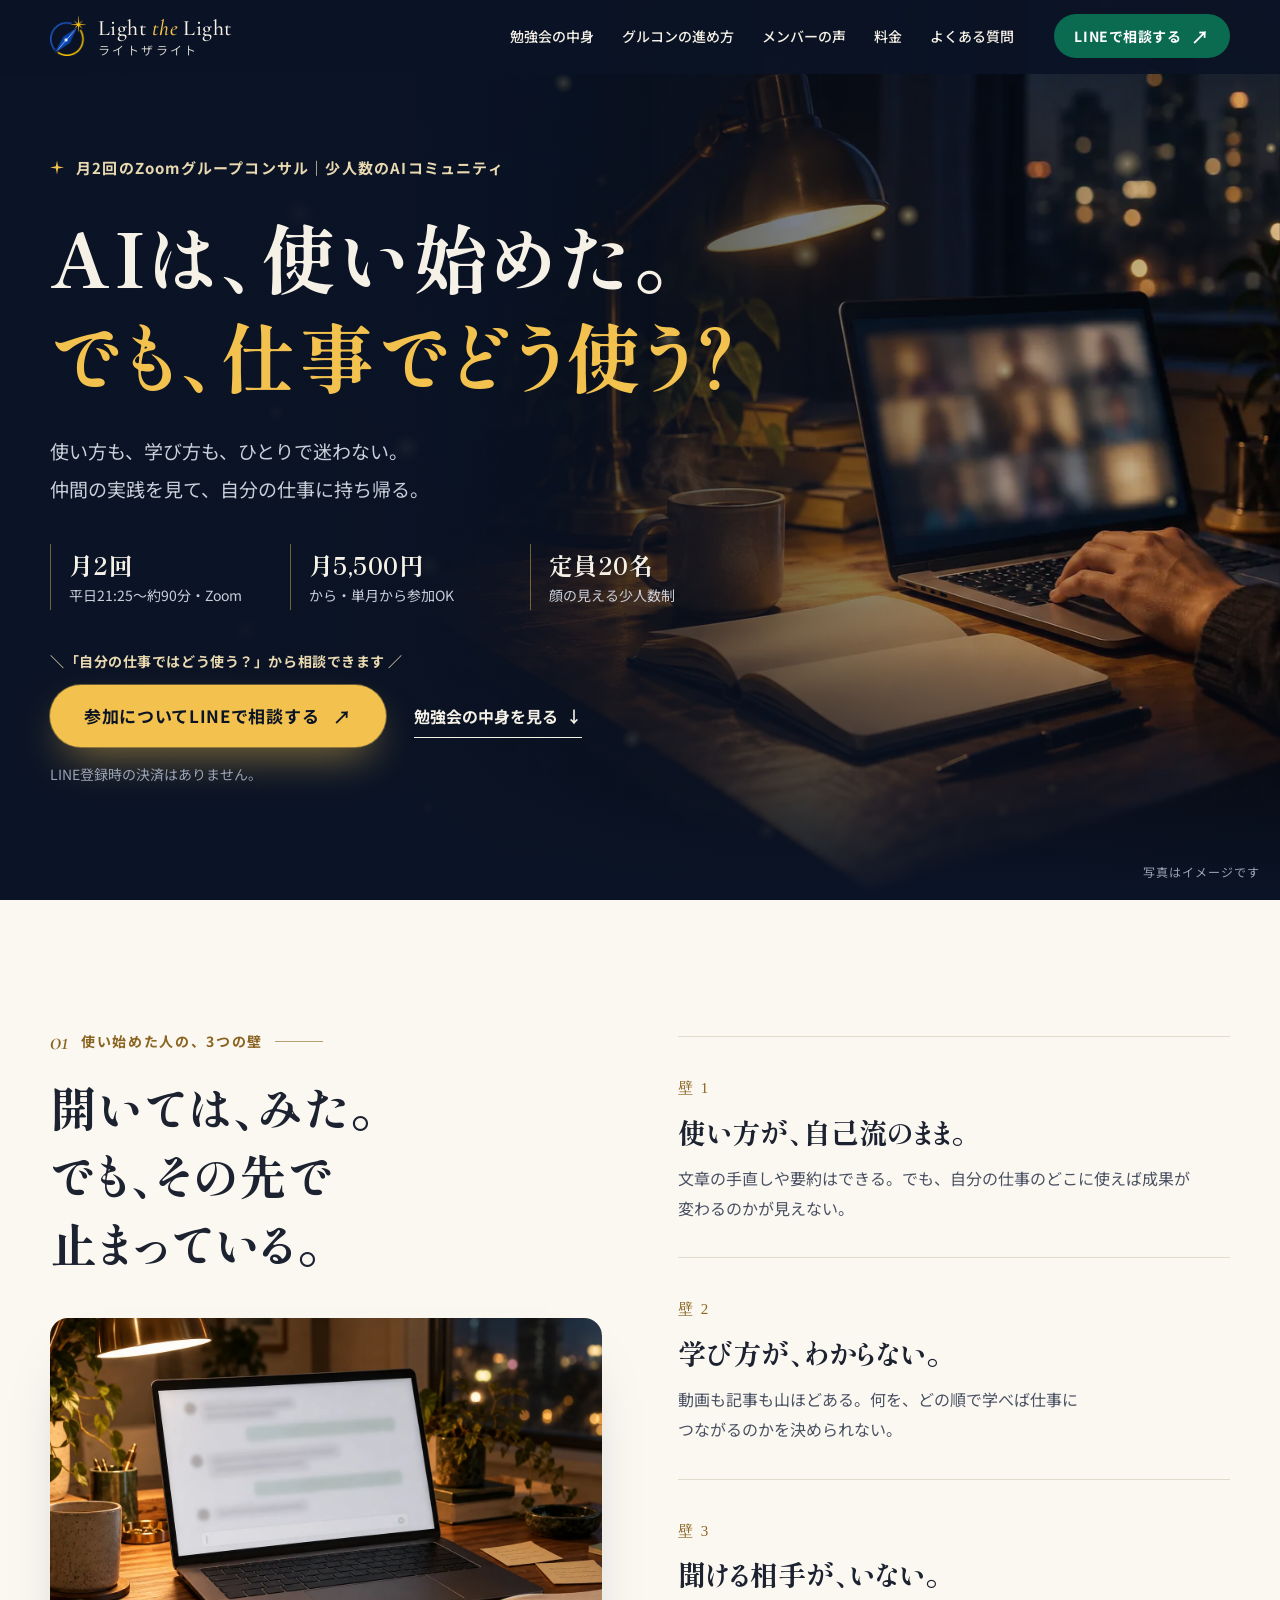
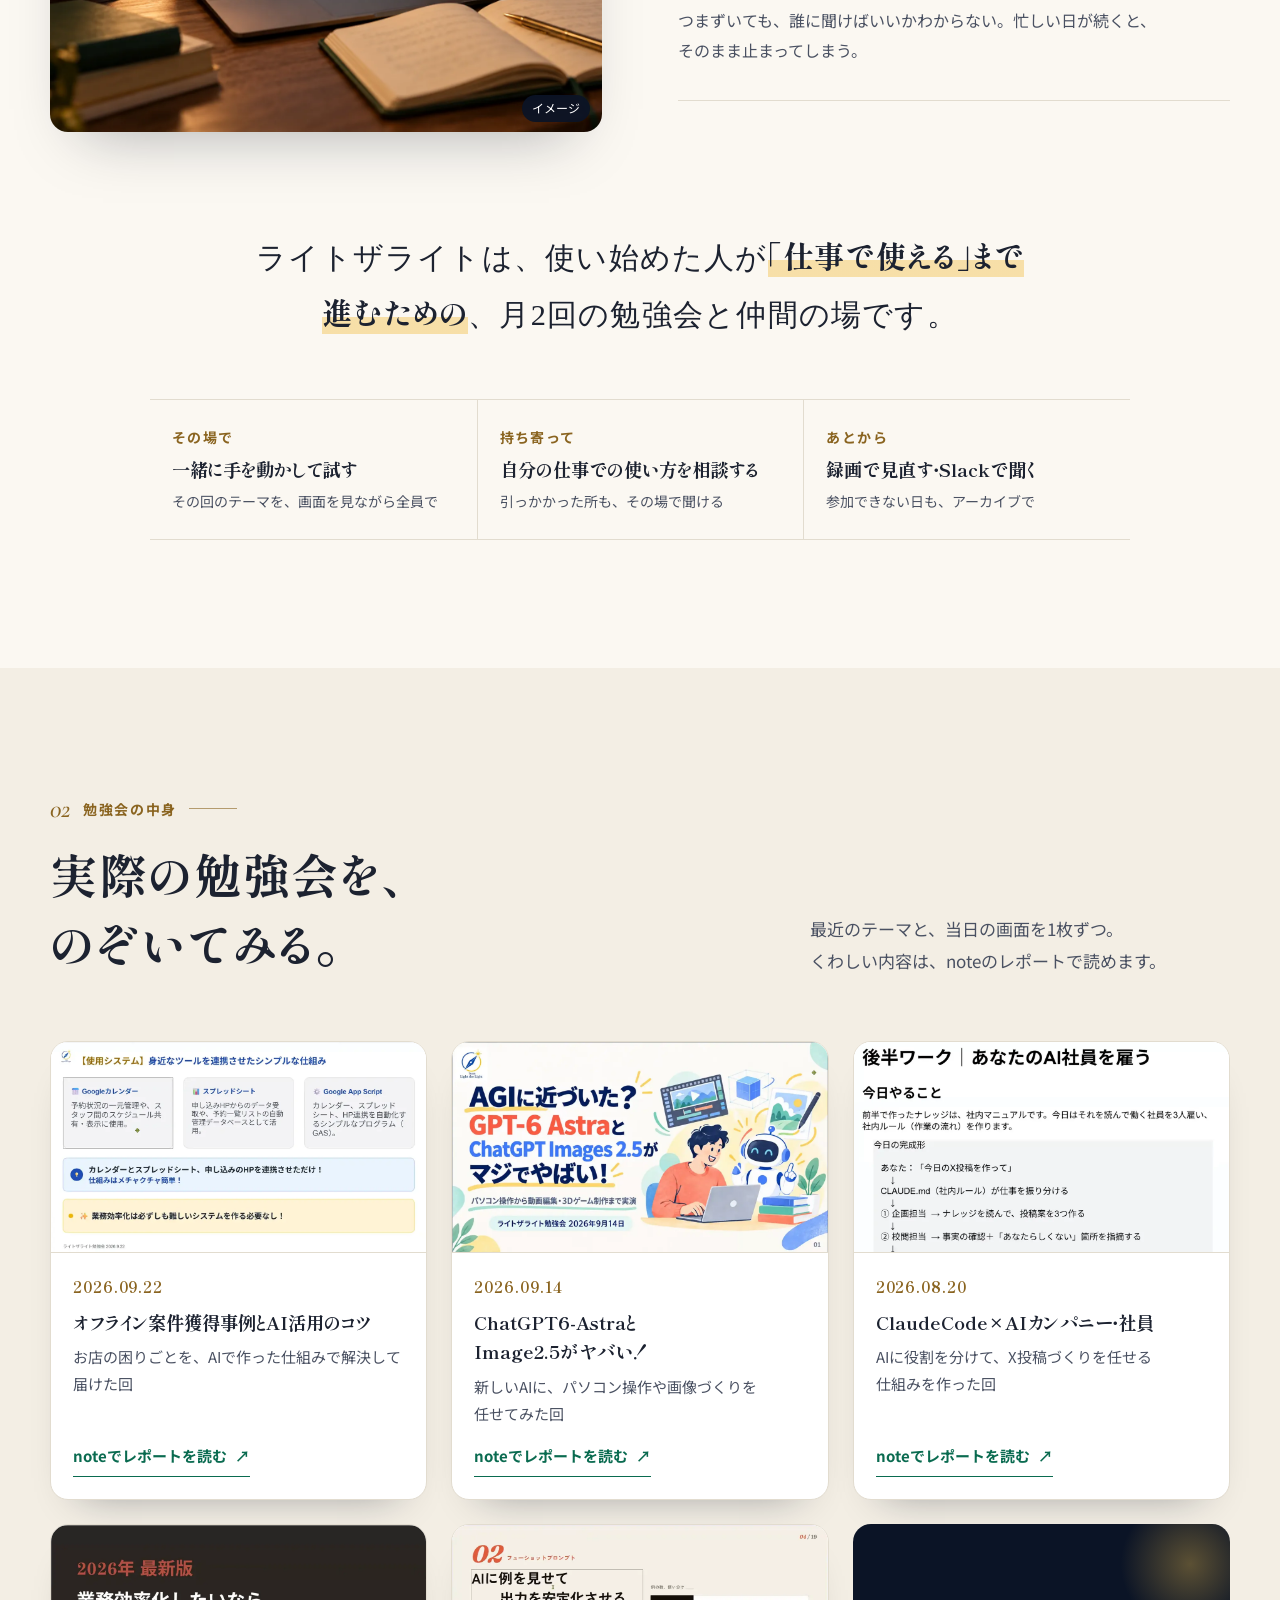
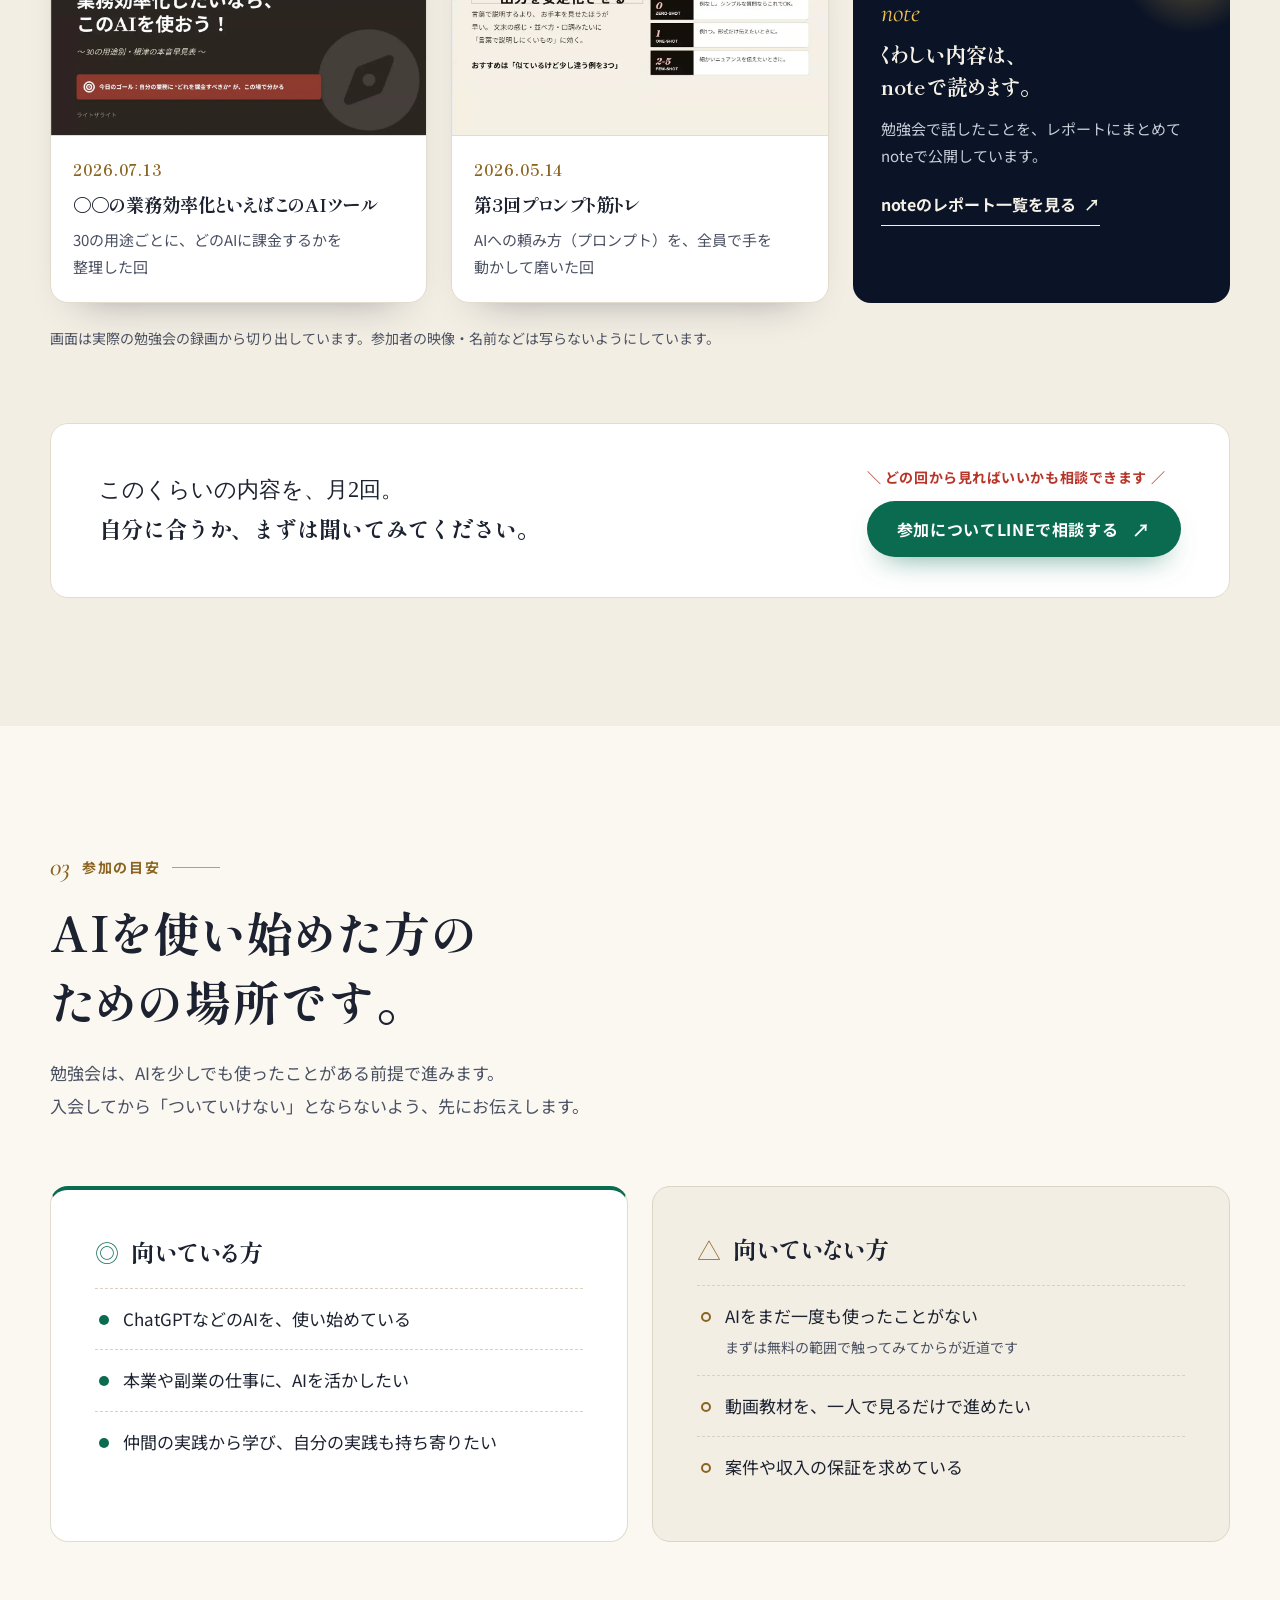
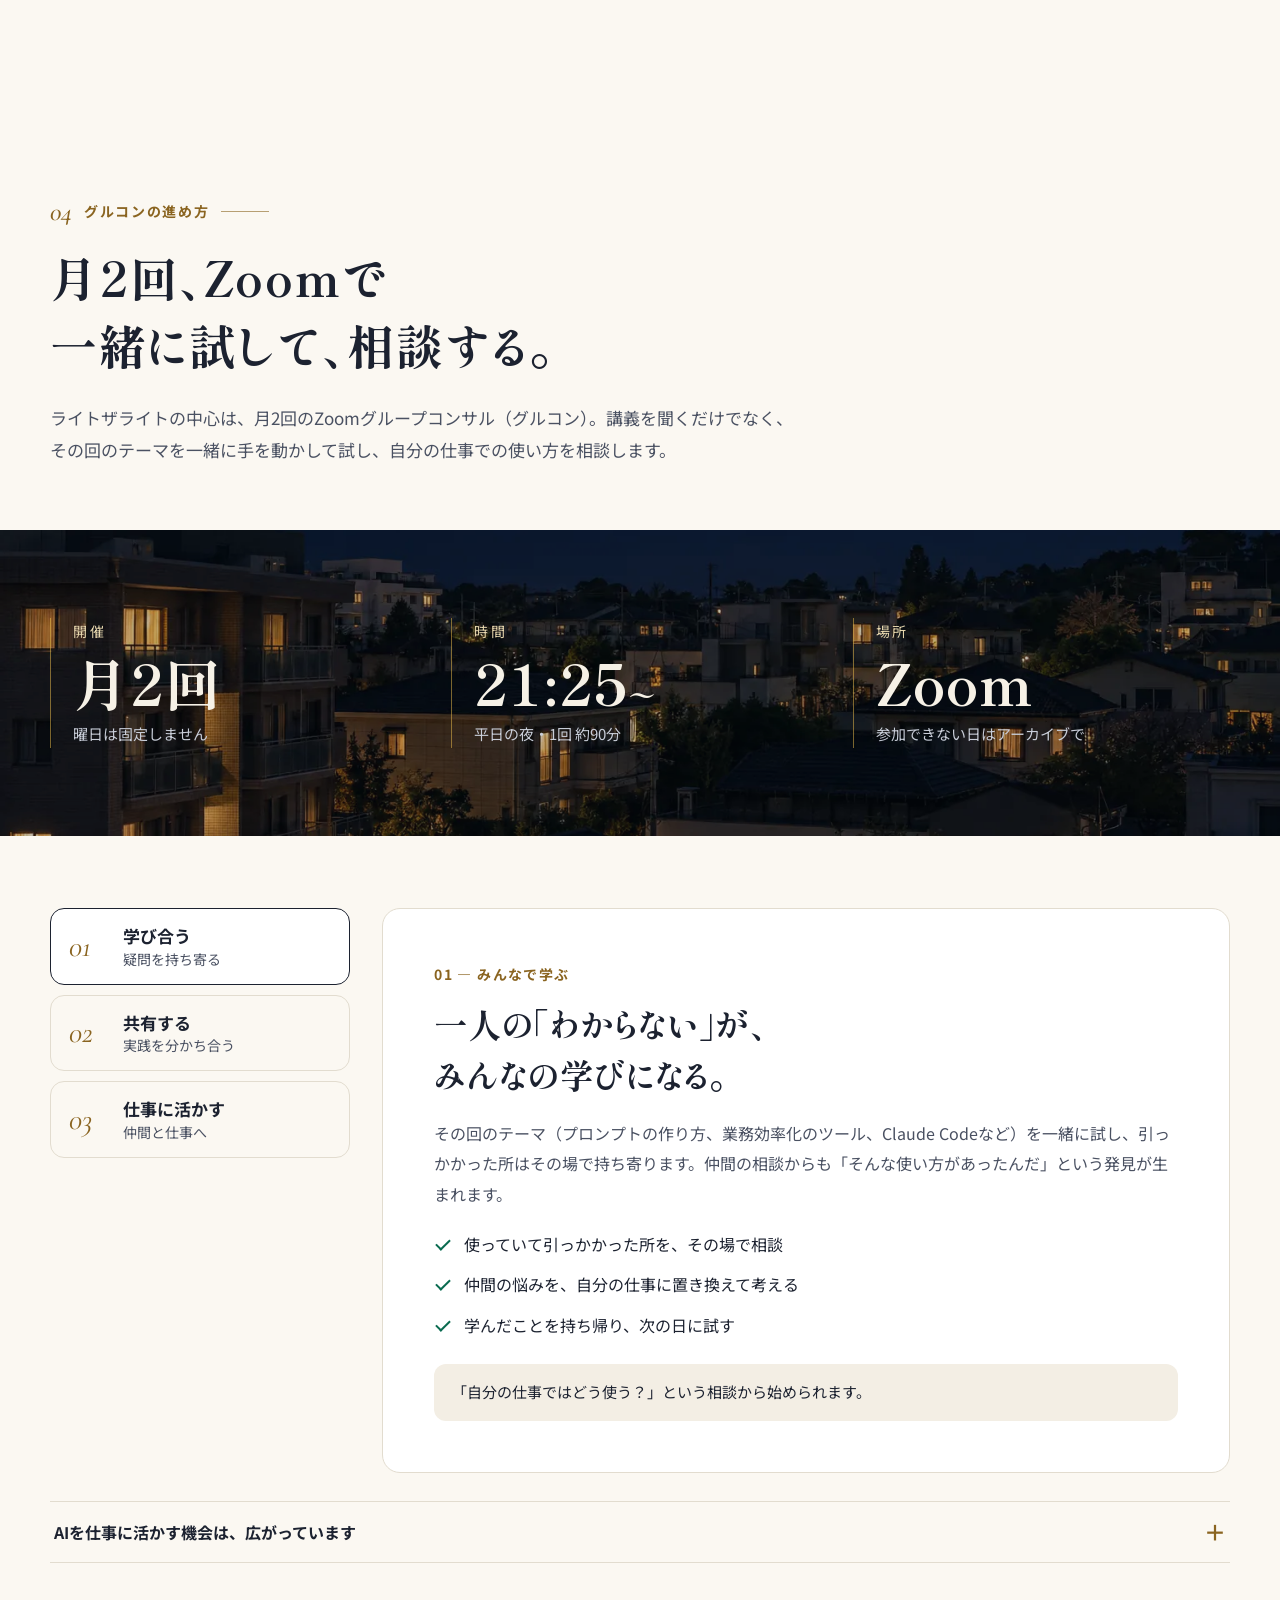
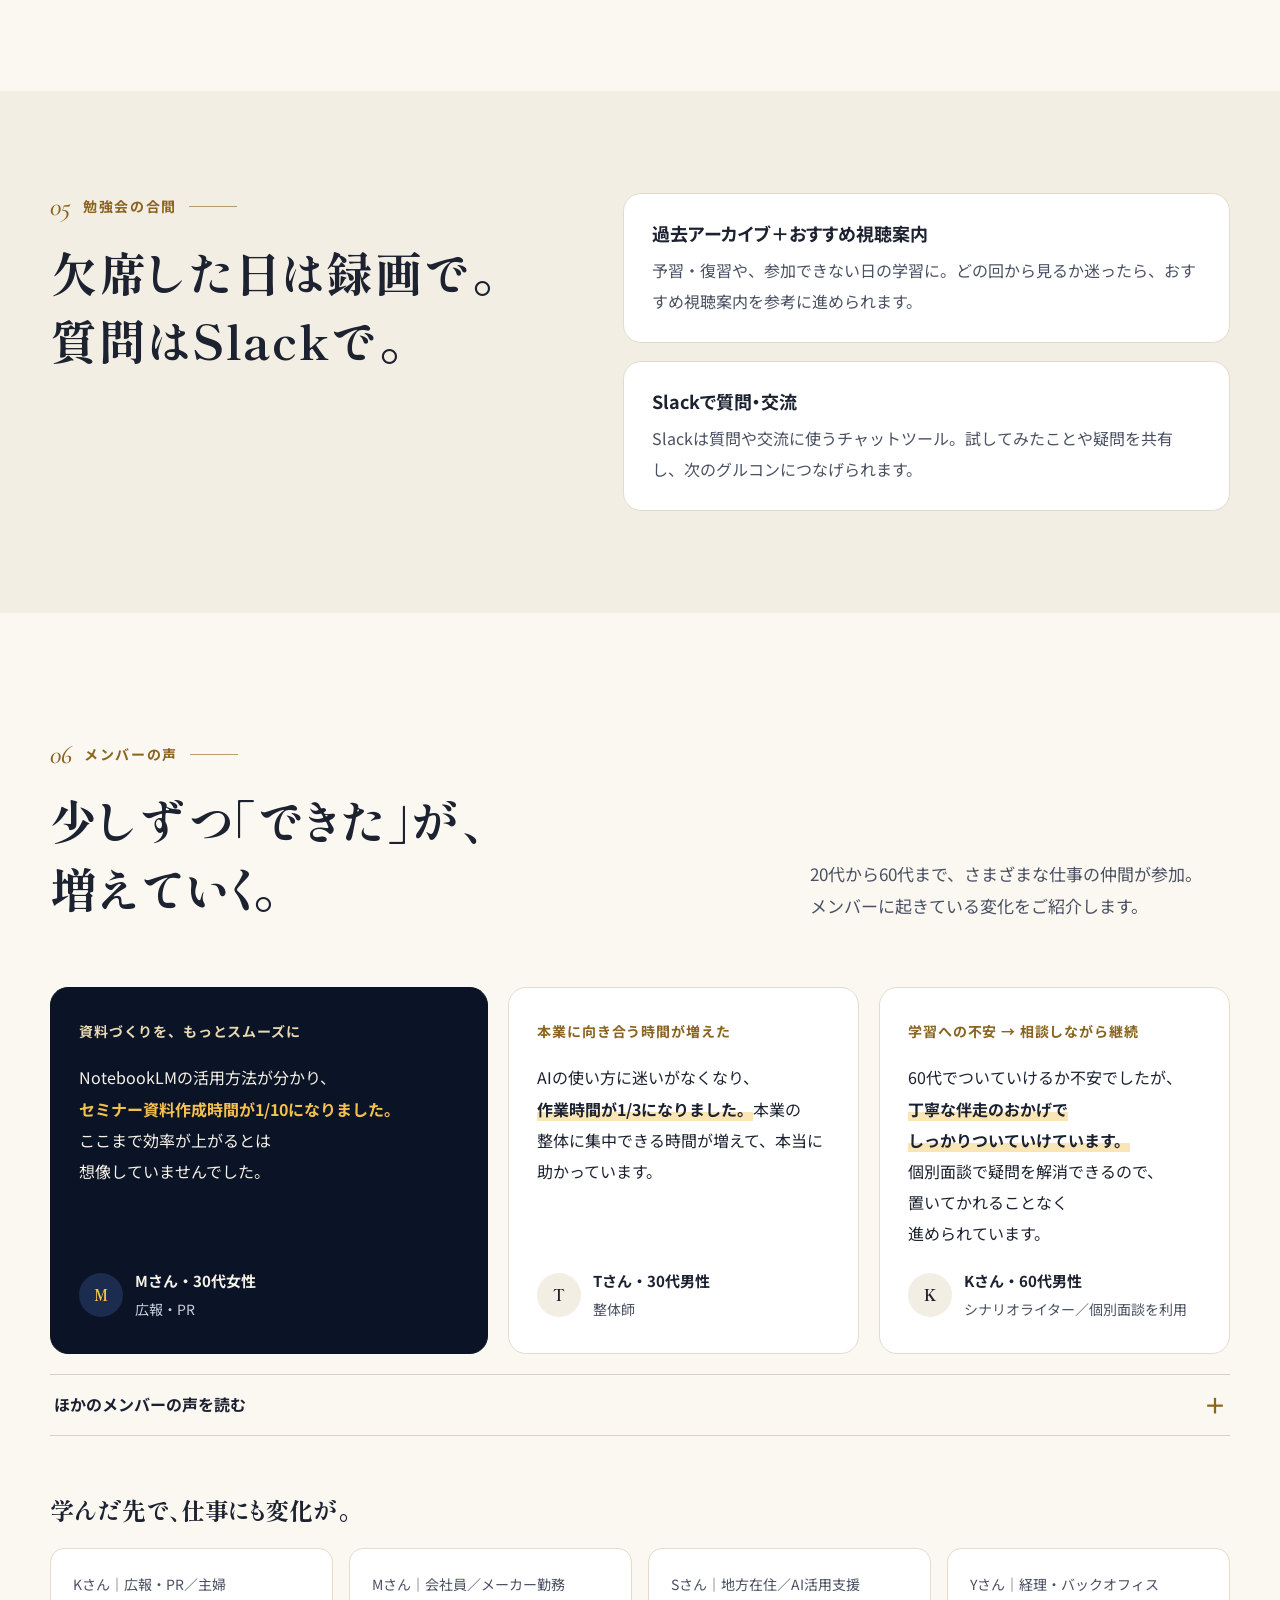
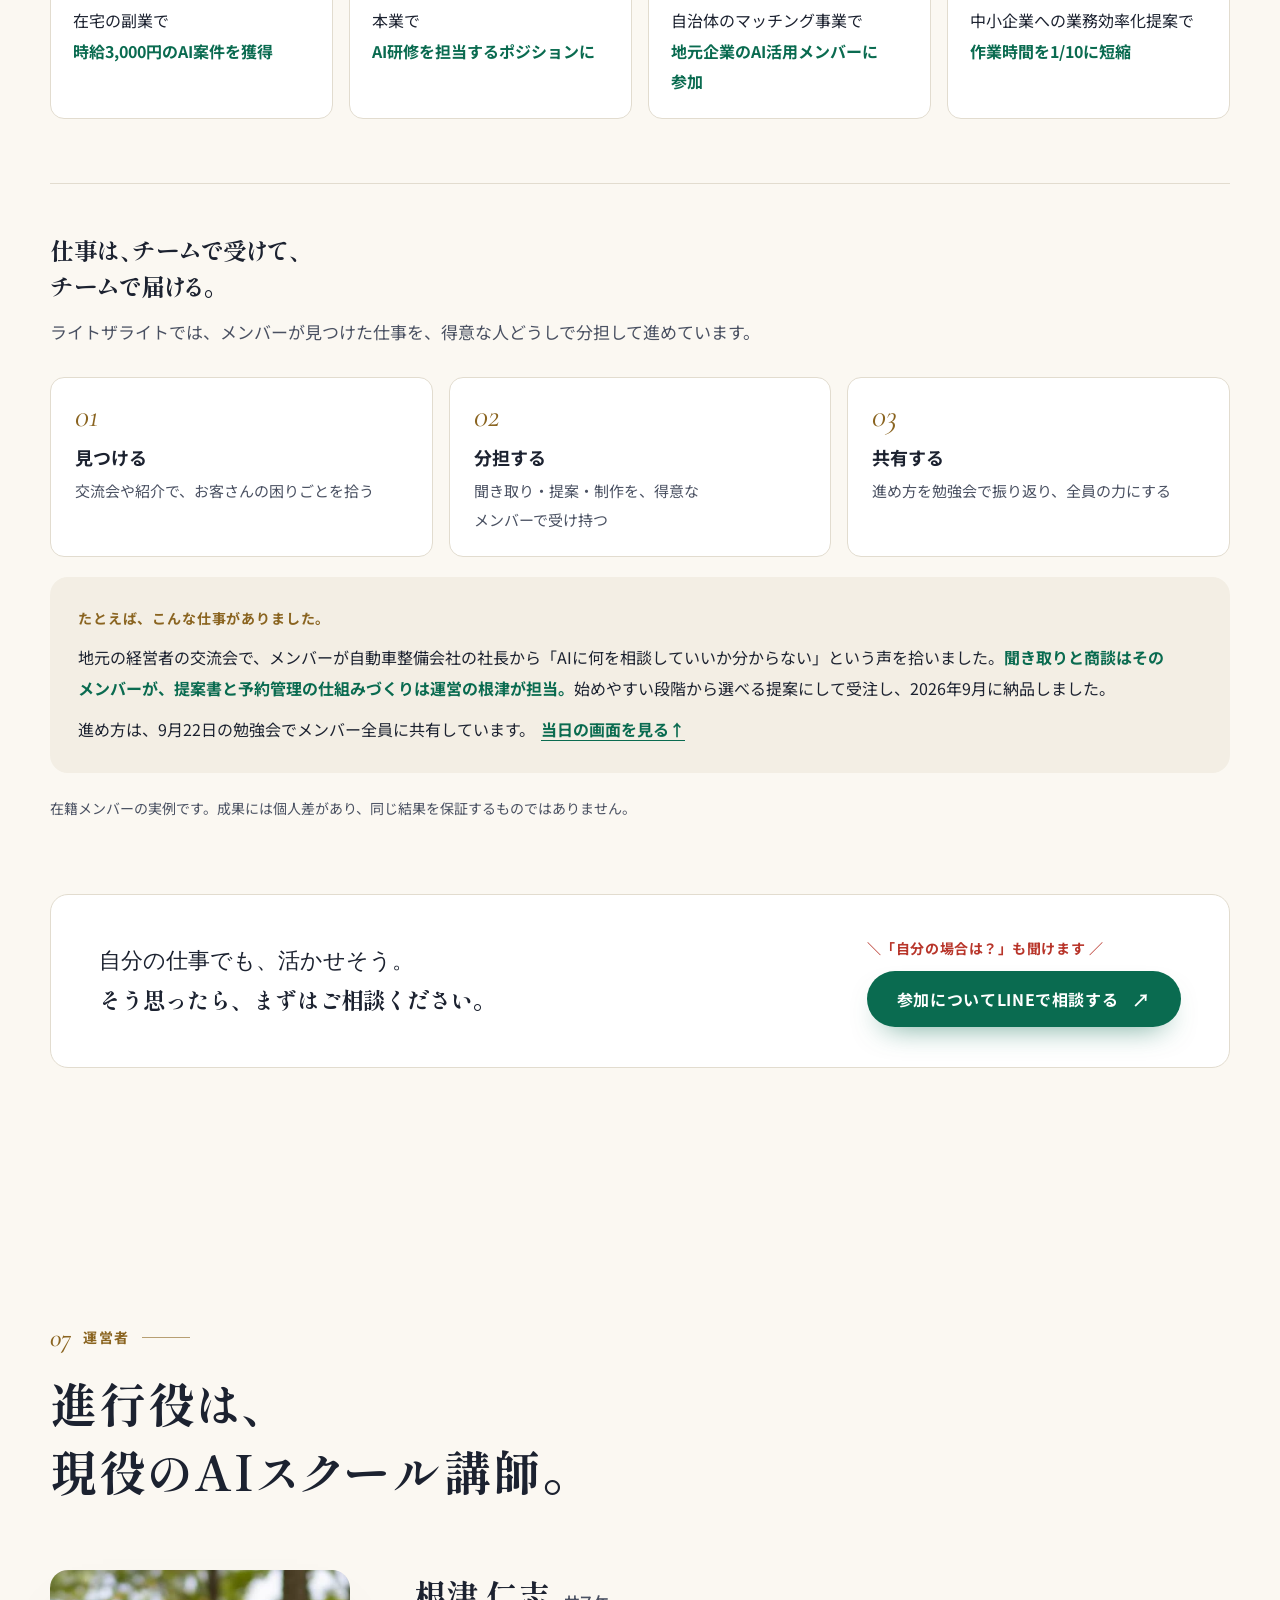
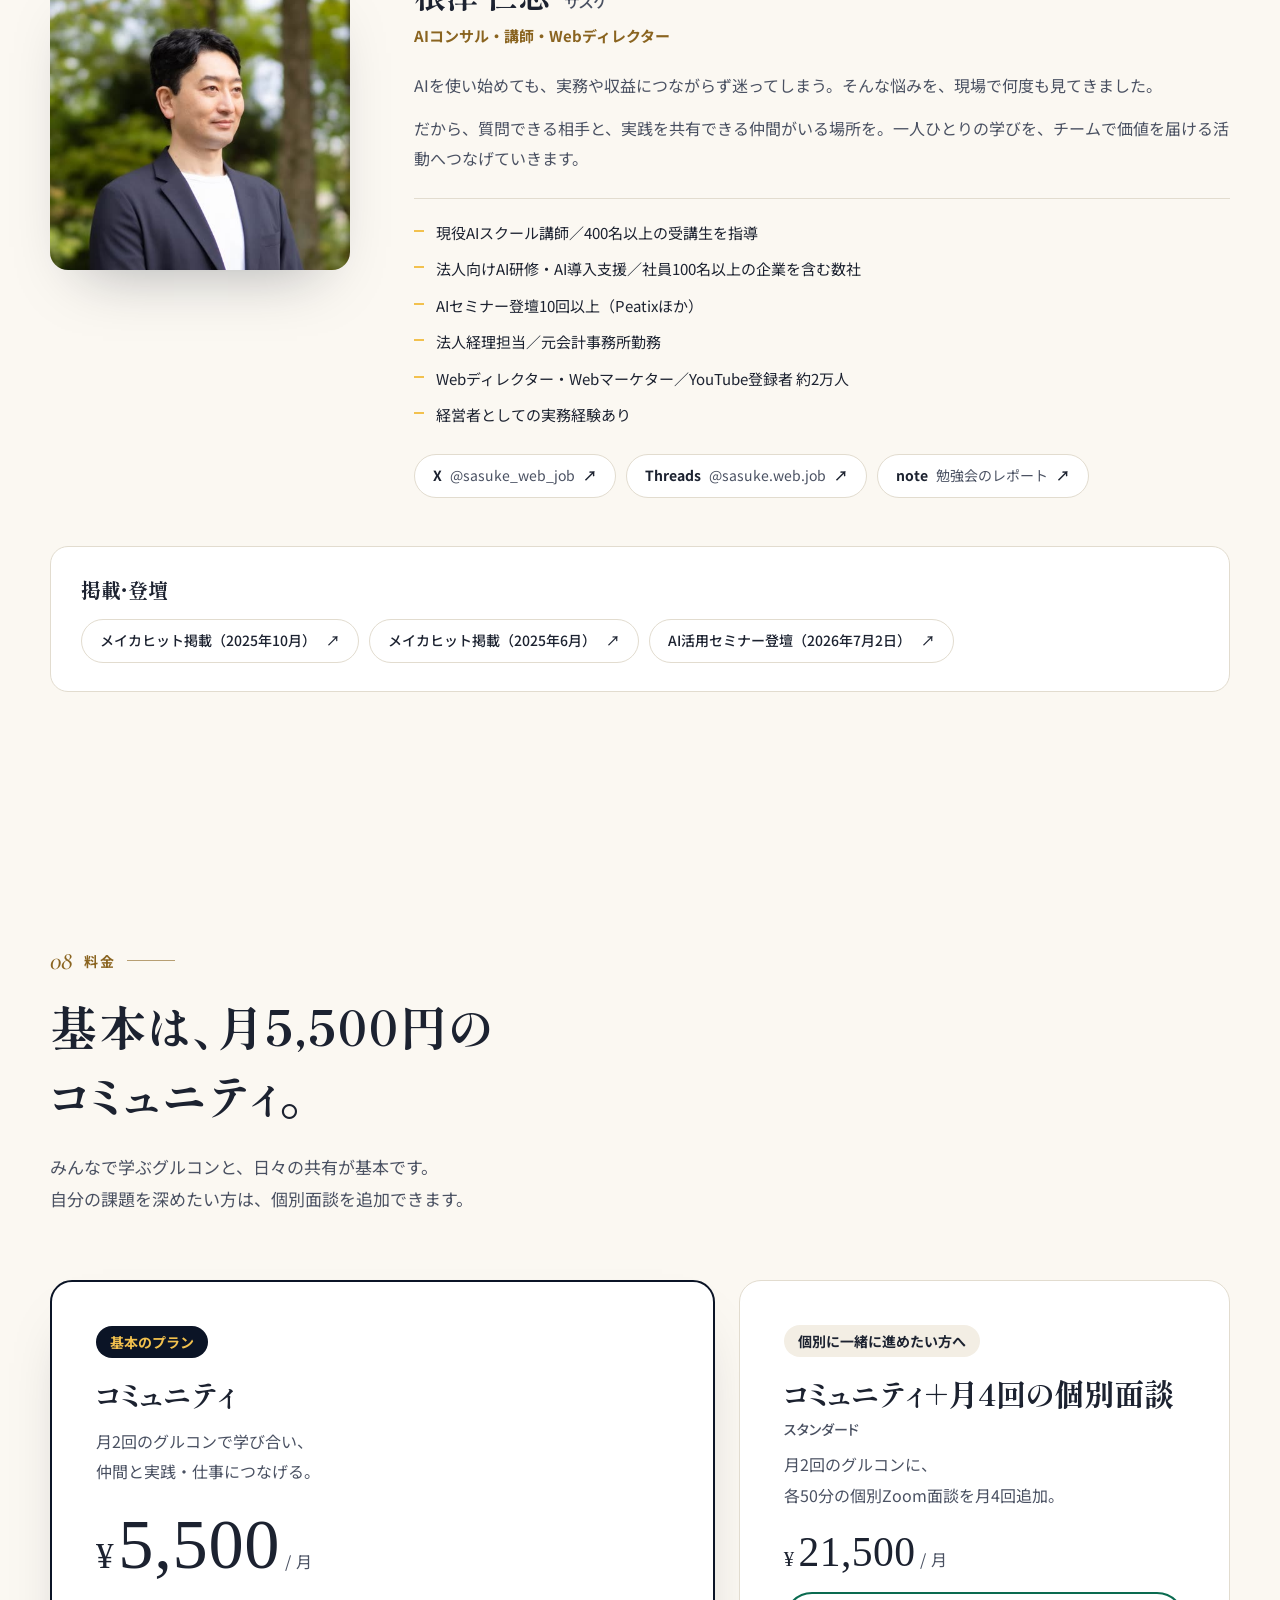
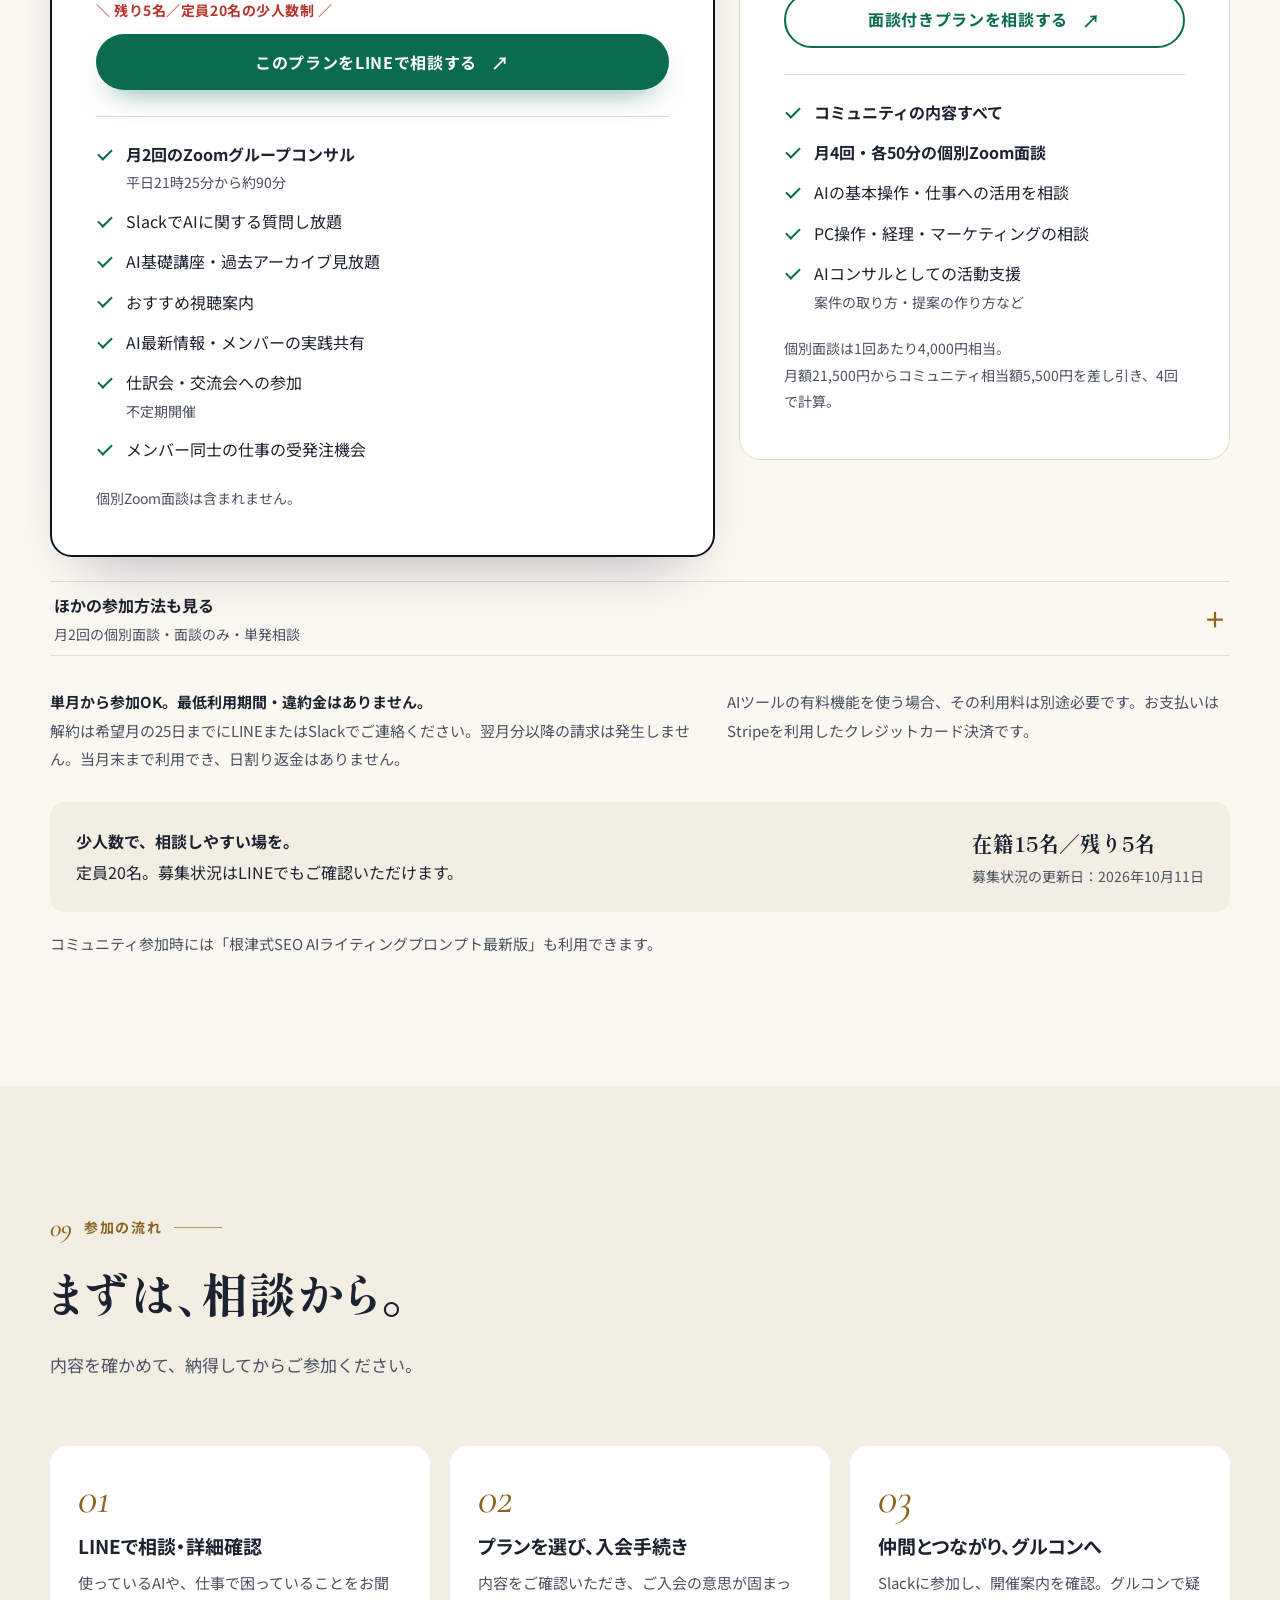
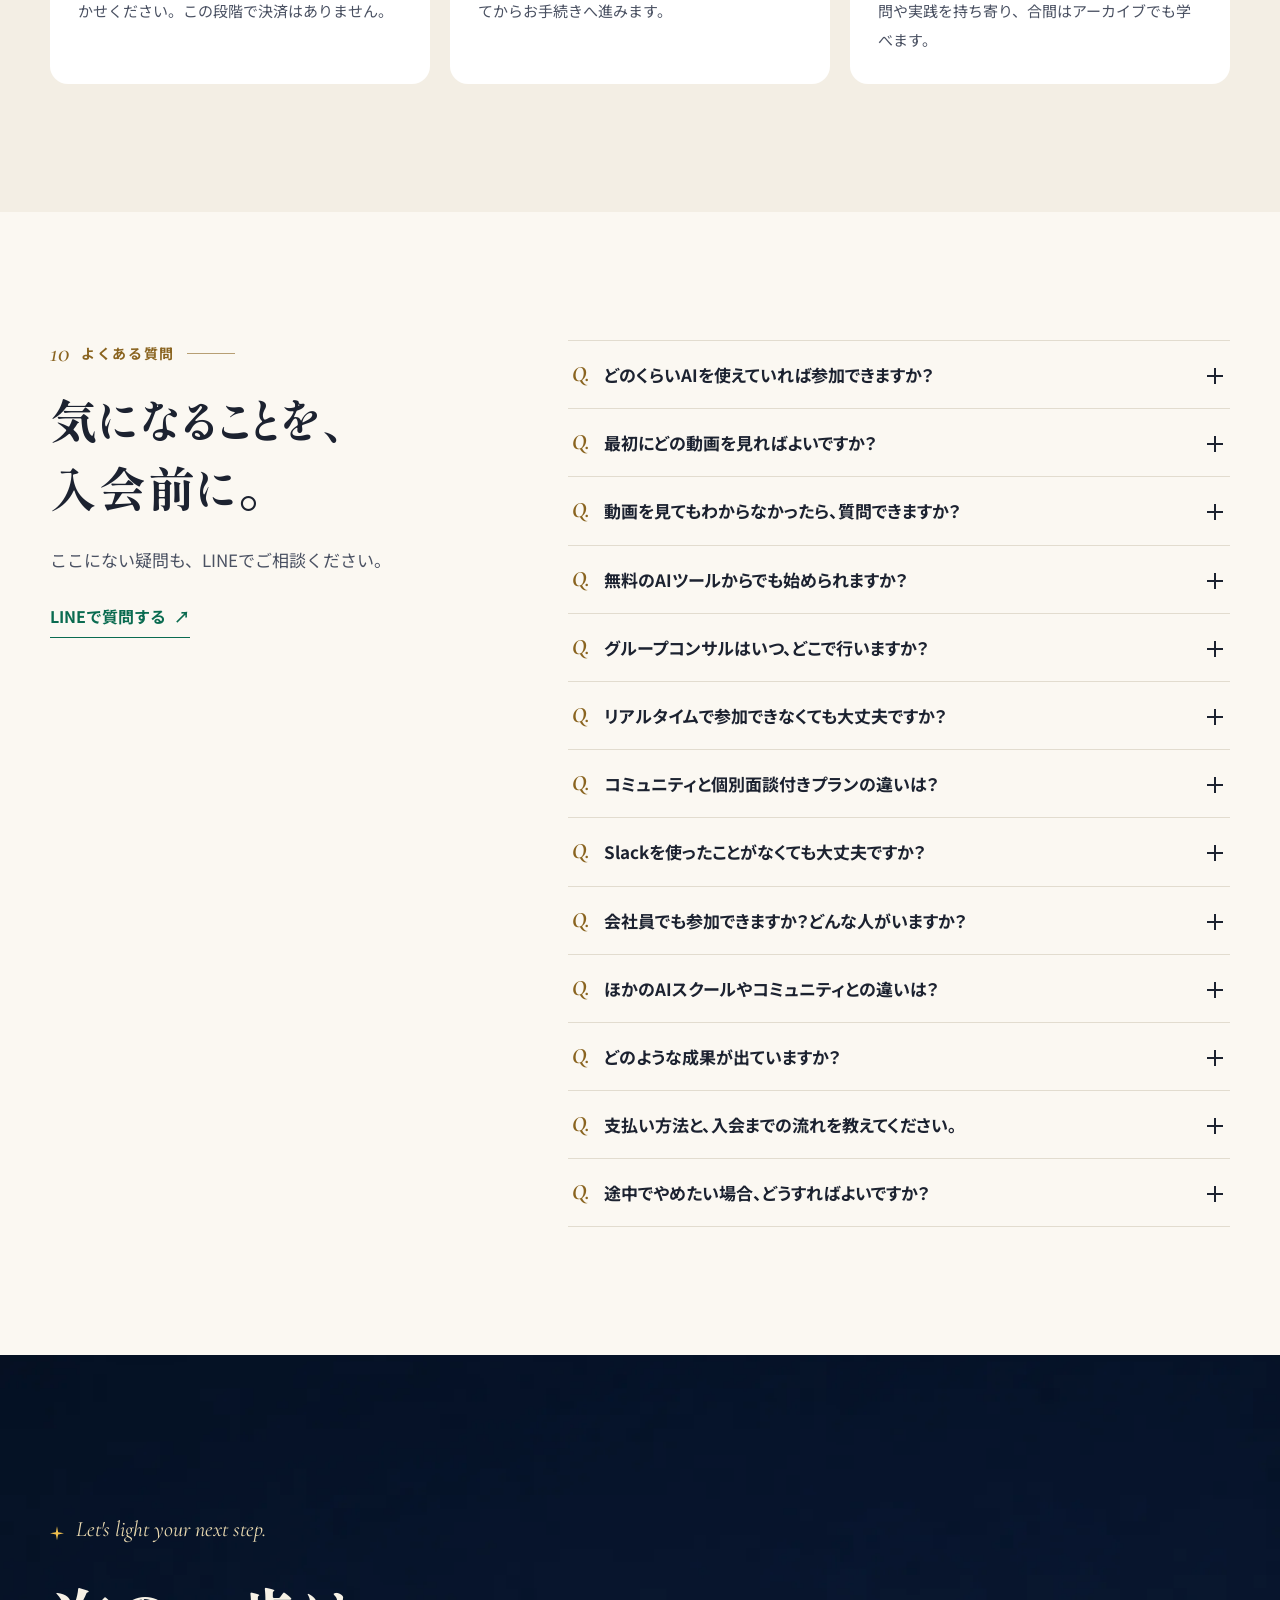
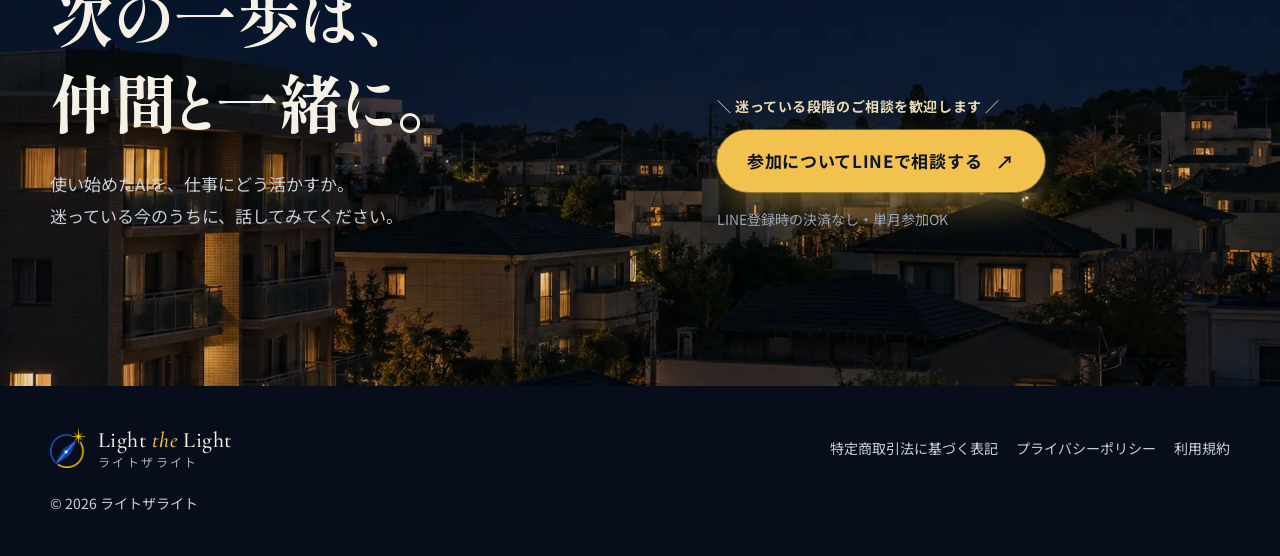
==== commit c8fcfd06: "勉強会のカードに「仕事の何に使う回か」の1行を追加（再採点で品質80・AIっぽさ23で合格） Co-Authored-By: Claude Opus 5.5 <noreply@anthropic.co" ====
--- a/index.html
+++ b/index.html
@@ -127,6 +127,7 @@
         <div class="session-body">
           <time datetime="2026-09-22">2026.09.22</time>
           <h3 id="session-0922-title">オフライン案件獲得事例とAI活用のコツ</h3>
+          <p class="session-lead">お店の困りごとを、AIで作った仕組みで解決して届けた回</p>
           <a class="text-link session-link" href="https://note.com/famous_dill9097/n/n0f644d0c7776" target="_blank" rel="noopener" aria-label="noteでレポートを読む：オフライン案件獲得事例とAI活用のコツ">noteでレポートを読む<span aria-hidden="true">↗</span></a>
         </div>
         <div class="session-shot"><img src="img/sessions/0922_00360.webp" width="1200" height="669" alt="当日の画面：使ったのは、Googleカレンダー・スプレッドシート・GASの組み合わせ" loading="lazy" decoding="async"></div>
@@ -135,6 +136,7 @@
         <div class="session-body">
           <time datetime="2026-09-14">2026.09.14</time>
           <h3 id="session-0914-title">ChatGPT6-AstraとImage2.5がヤバい！</h3>
+          <p class="session-lead">新しいAIに、パソコン操作や画像づくりを任せてみた回</p>
           <a class="text-link session-link" href="https://note.com/famous_dill9097/n/n8f940ce85647" target="_blank" rel="noopener" aria-label="noteでレポートを読む：ChatGPT6-AstraとImage2.5がヤバい！">noteでレポートを読む<span aria-hidden="true">↗</span></a>
         </div>
         <div class="session-shot"><img src="img/sessions/0914_00060.webp" width="1200" height="675" alt="当日の画面：その日に出た新しいAIを、仕事の目線で確かめる" loading="lazy" decoding="async"></div>
@@ -143,6 +145,7 @@
         <div class="session-body">
           <time datetime="2026-08-20">2026.08.20</time>
           <h3 id="session-0820-title">ClaudeCode×AIカンパニー・社員</h3>
+          <p class="session-lead">AIに役割を分けて、X投稿づくりを任せる仕組みを作った回</p>
           <a class="text-link session-link" href="https://note.com/famous_dill9097/n/n1c635cc9fb46" target="_blank" rel="noopener" aria-label="noteでレポートを読む：ClaudeCode×AIカンパニー・社員">noteでレポートを読む<span aria-hidden="true">↗</span></a>
         </div>
         <div class="session-shot"><img src="img/sessions/0820_00120.webp" width="1200" height="883" alt="当日の画面：後半ワーク「あなたのAI社員を雇う」。今日の完成形" loading="lazy" decoding="async"></div>
@@ -151,6 +154,7 @@
         <div class="session-body">
           <time datetime="2026-07-13">2026.07.13</time>
           <h3 id="session-0713-title">〇〇の業務効率化といえばこのAIツール</h3>
+          <p class="session-lead">30の用途ごとに、どのAIに課金するかを整理した回</p>
         </div>
         <div class="session-shot"><img src="img/sessions/0713_00060.webp" width="1200" height="675" alt="当日の画面：30の用途別に、本音で整理した早見表" loading="lazy" decoding="async"></div>
       </article>
@@ -158,6 +162,7 @@
         <div class="session-body">
           <time datetime="2026-05-14">2026.05.14</time>
           <h3 id="session-0514-title">第3回プロンプト筋トレ</h3>
+          <p class="session-lead">AIへの頼み方（プロンプト）を、全員で手を動かして磨いた回</p>
         </div>
         <div class="session-shot"><img src="img/sessions/0514_00510.webp" width="1200" height="676" alt="当日の画面：AIに例を見せて、出力を安定させる" loading="lazy" decoding="async"></div>
       </article>
--- a/lp.css
+++ b/lp.css
@@ -55,7 +55,7 @@
 .section-heading h2,.walls-head h2,.between h2{font-family:var(--serif);font-size:clamp(1.85rem,1.15rem + 2.4vw,2.95rem);line-height:1.45;letter-spacing:.04em;color:var(--ink)}
 .section-heading>p:not(.kicker){margin-top:22px;color:var(--ink-2);font-size:17px;word-break:auto-phrase;text-wrap:pretty}
 .nowrap{white-space:nowrap}
-.work-grid p,.session-note p,.fit-card li,.walls-list p,.quote-card blockquote{word-break:auto-phrase;text-wrap:pretty}
+.work-grid p,.session-lead,.session-note p,.fit-card li,.walls-list p,.quote-card blockquote{word-break:auto-phrase;text-wrap:pretty}
 .split-heading{max-width:none;display:grid;grid-template-columns:1fr minmax(0,420px);gap:32px;align-items:end}
 .split-heading>p{margin:0!important}
 @media (max-width:760px){.split-heading{grid-template-columns:1fr;gap:18px}}
@@ -211,6 +211,7 @@
 .session-body{flex:1;display:flex;flex-direction:column;gap:6px;padding:20px 22px 22px}
 .session-body time{font-family:var(--serif);font-weight:700;font-size:15px;letter-spacing:.06em;color:var(--gold-ink)}
 .session-body h3{font-family:var(--serif);font-size:1.15rem;line-height:1.6}
+.session-lead{font-size:15px;line-height:1.8;color:var(--ink-2)}
 .session-link{align-self:flex-start;margin-top:auto;font-size:15px}
 .session-note{position:relative;overflow:hidden;display:flex;flex-direction:column;justify-content:center;gap:12px;padding:30px 28px;border-radius:var(--radius);background:var(--night);color:var(--ivory)}
 .session-note::after{content:"";position:absolute;right:-30px;top:-30px;width:140px;height:140px;background:radial-gradient(circle,rgba(242,193,78,.35),transparent 70%);pointer-events:none}
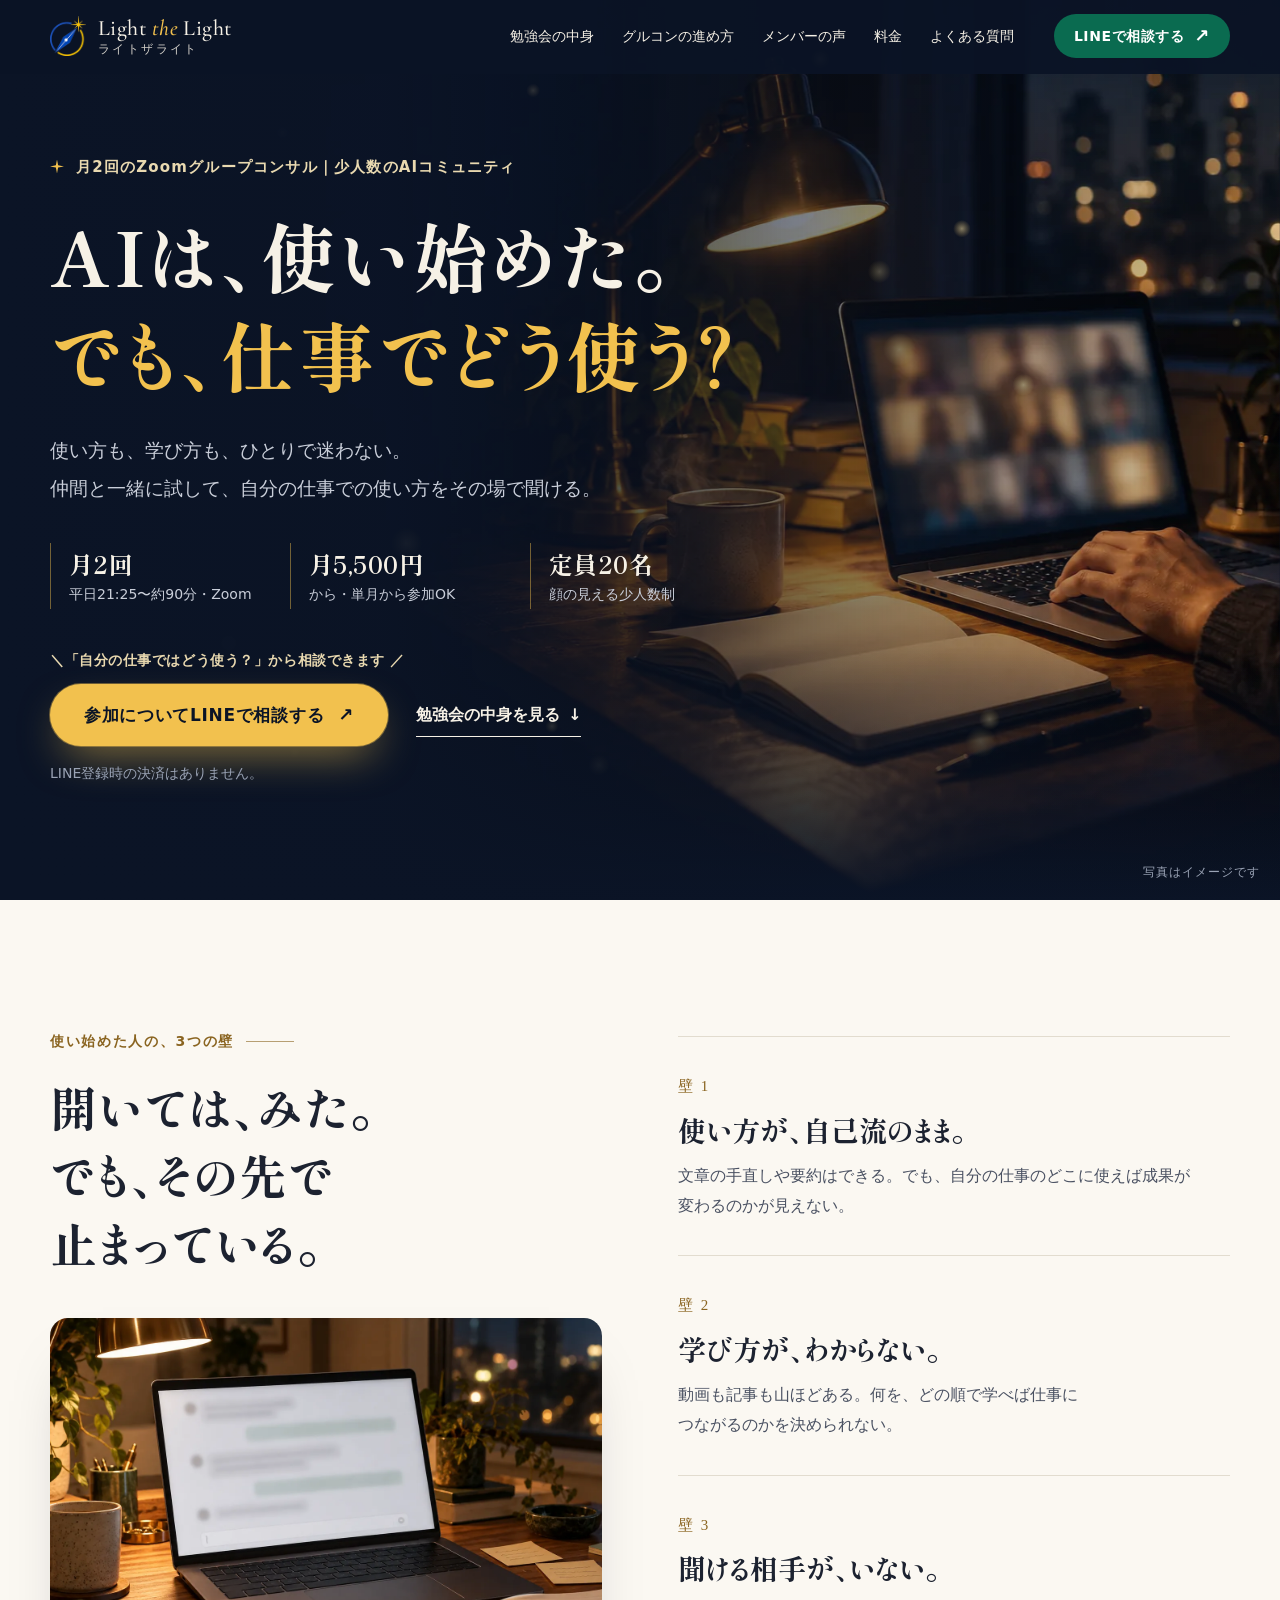
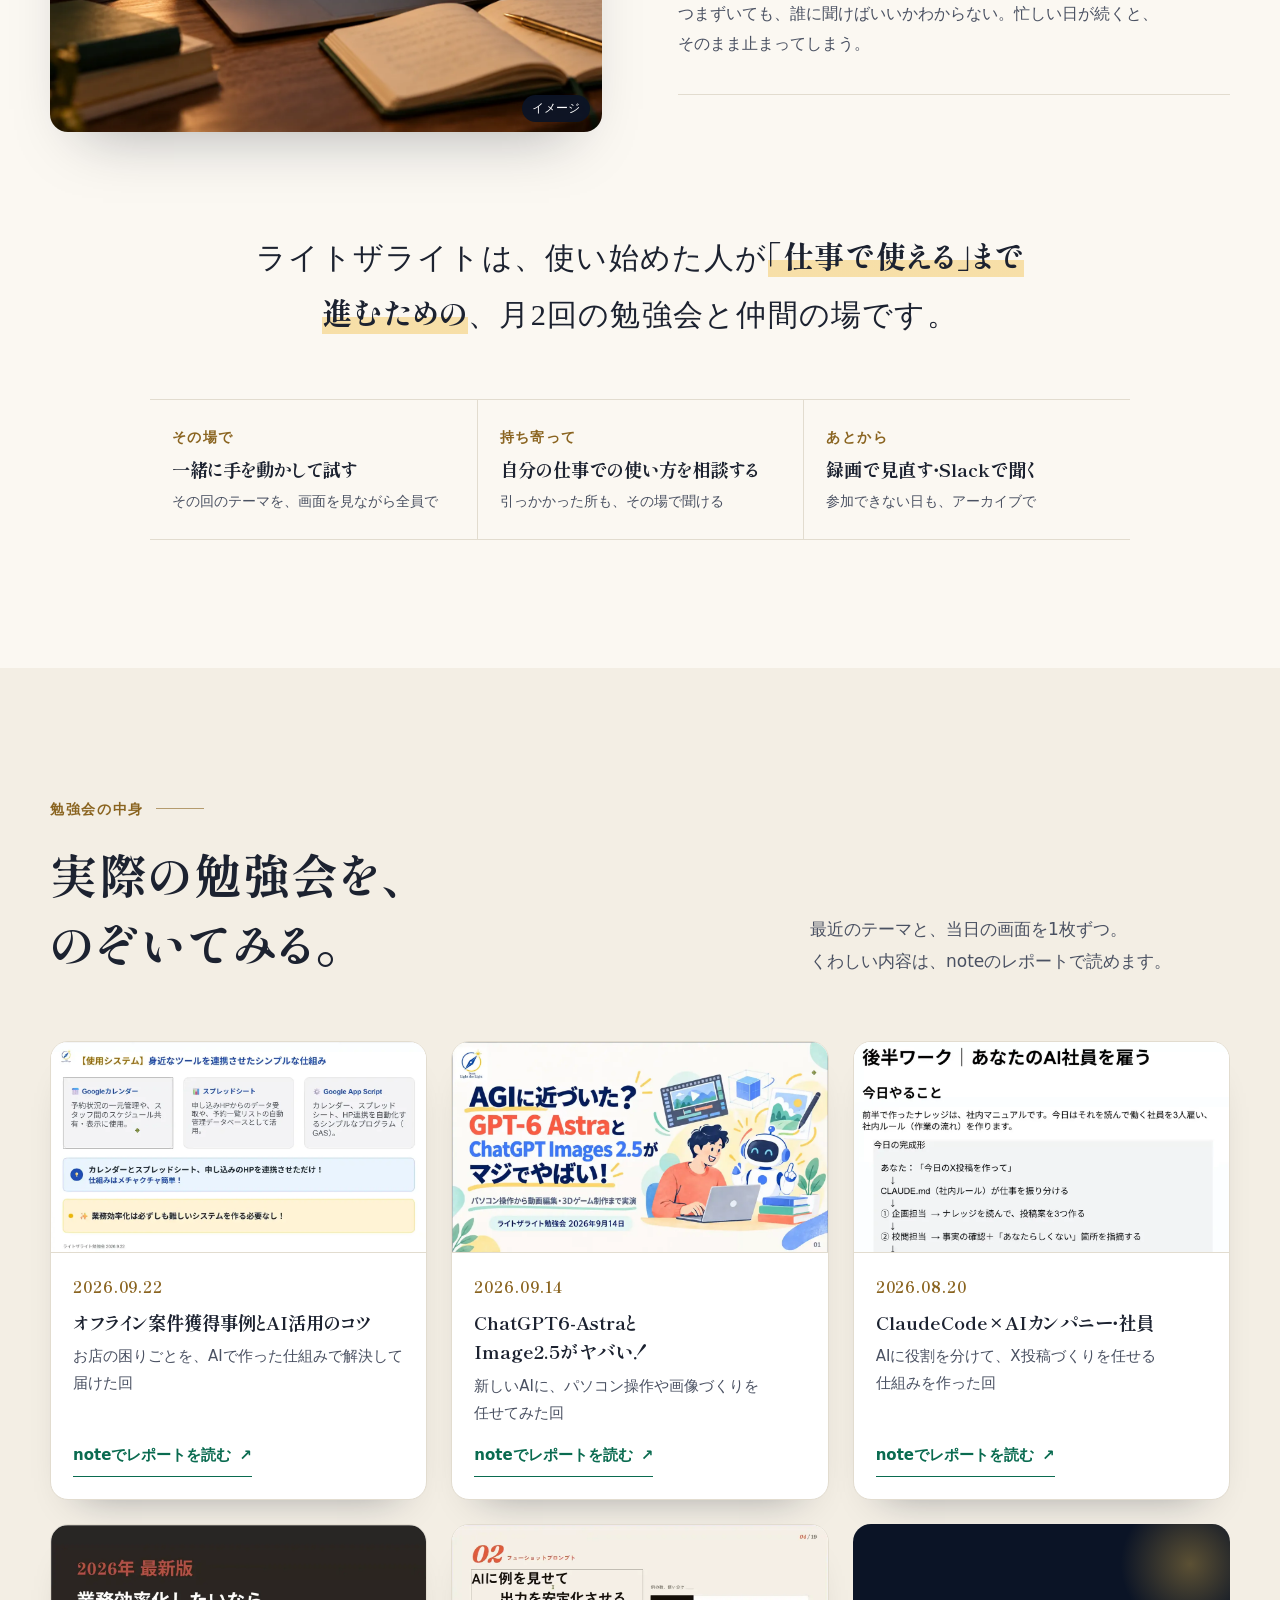
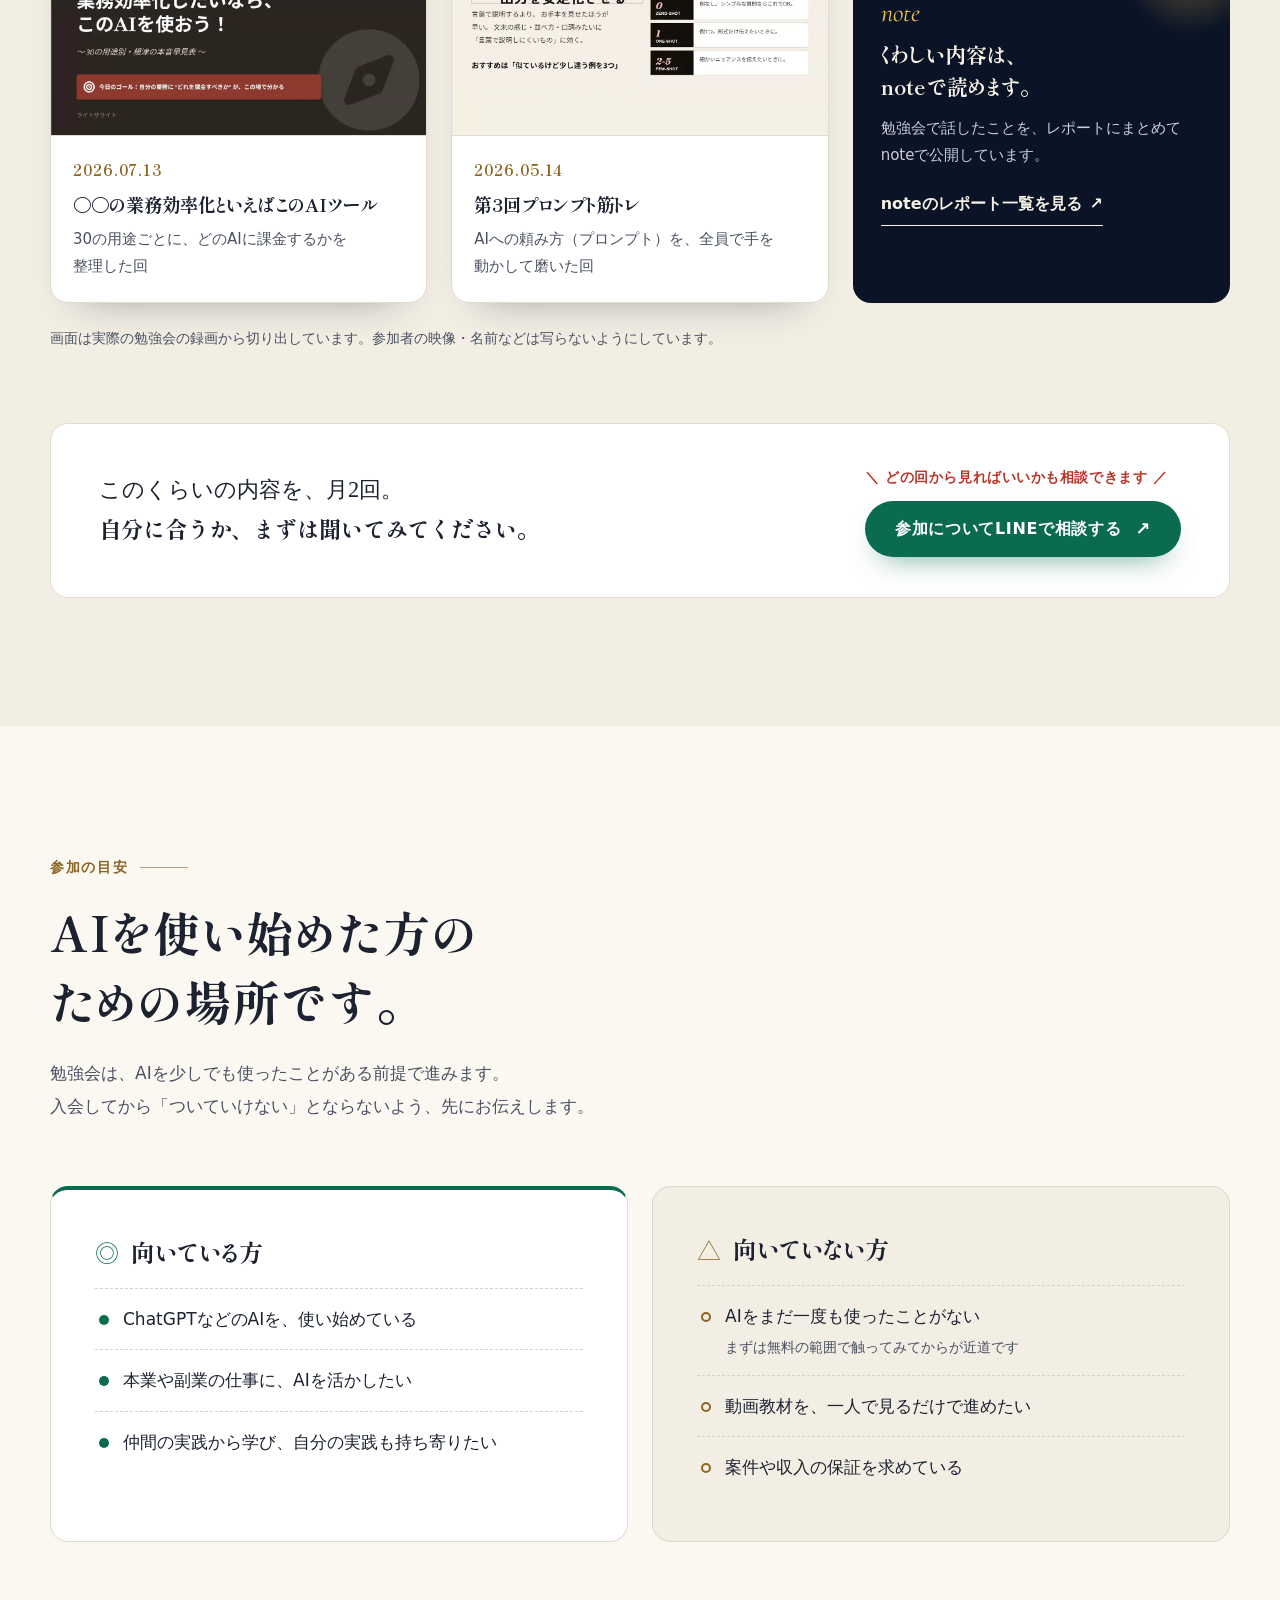
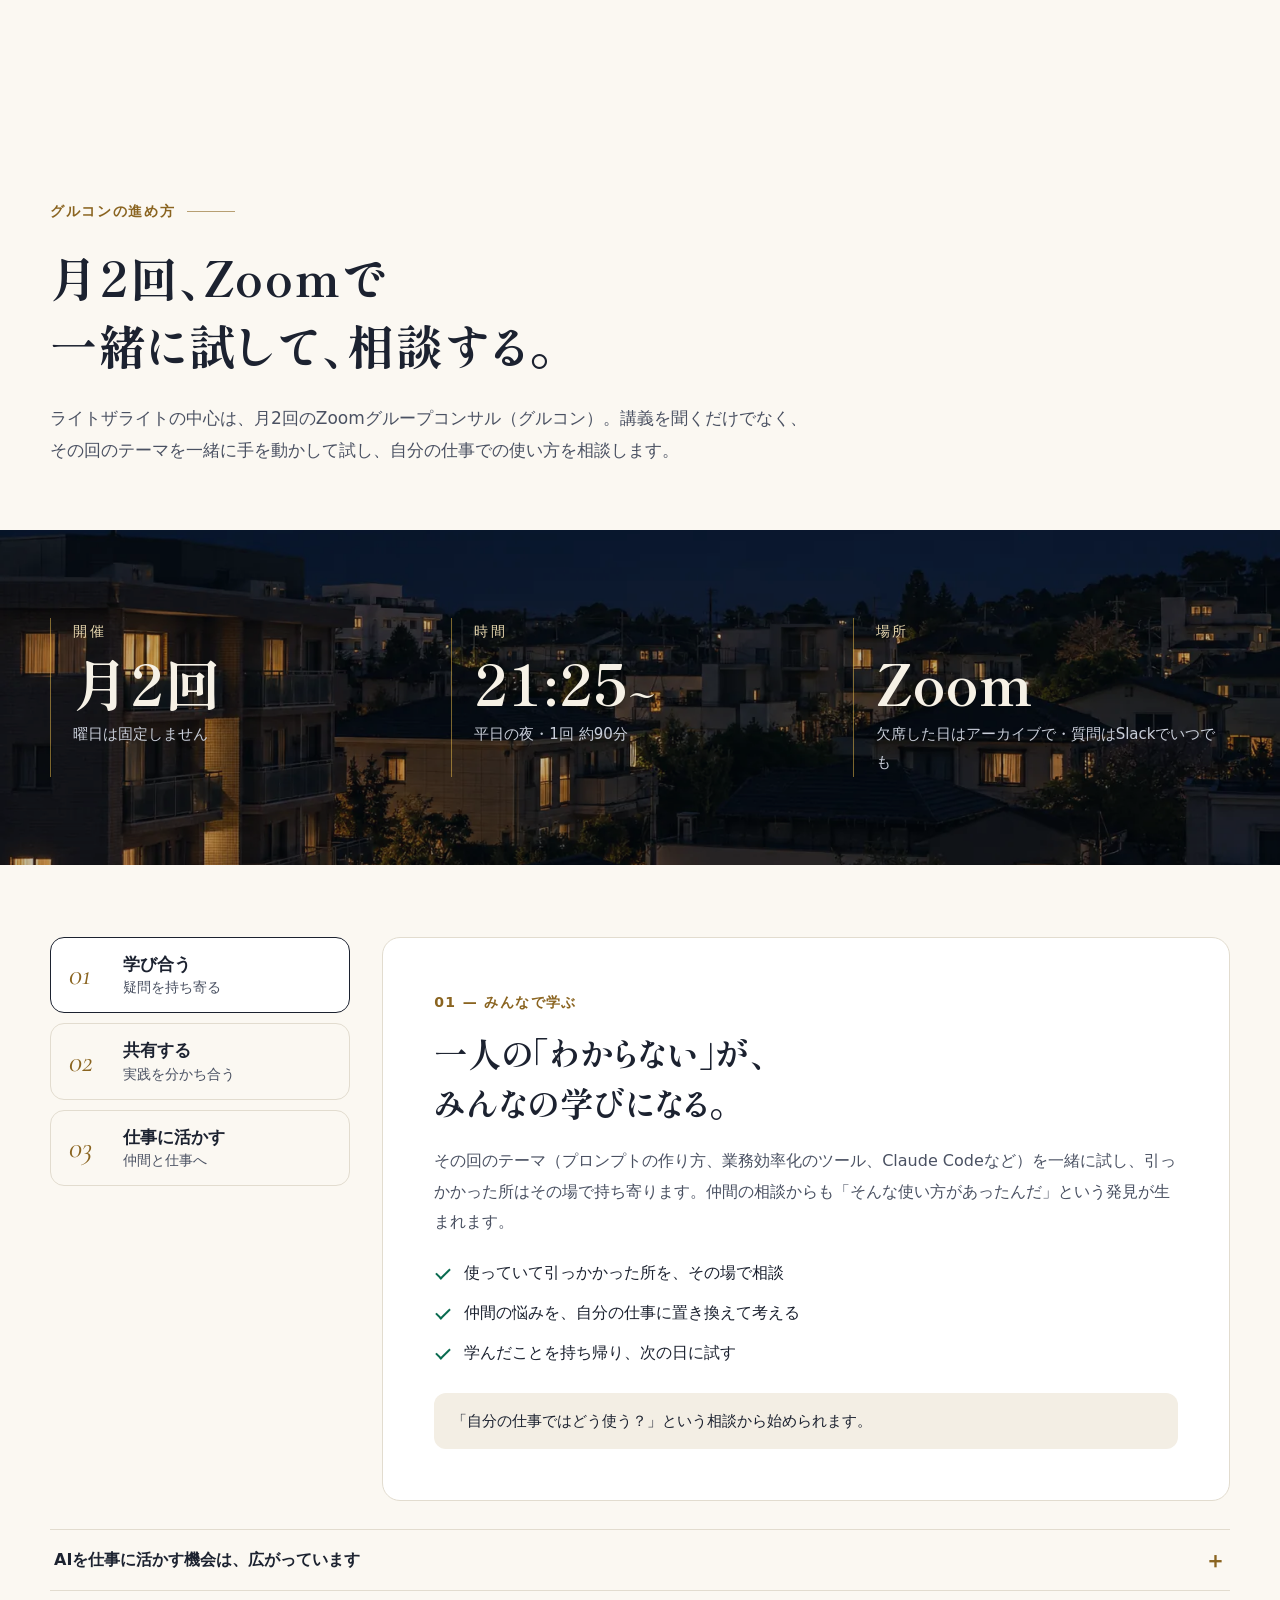
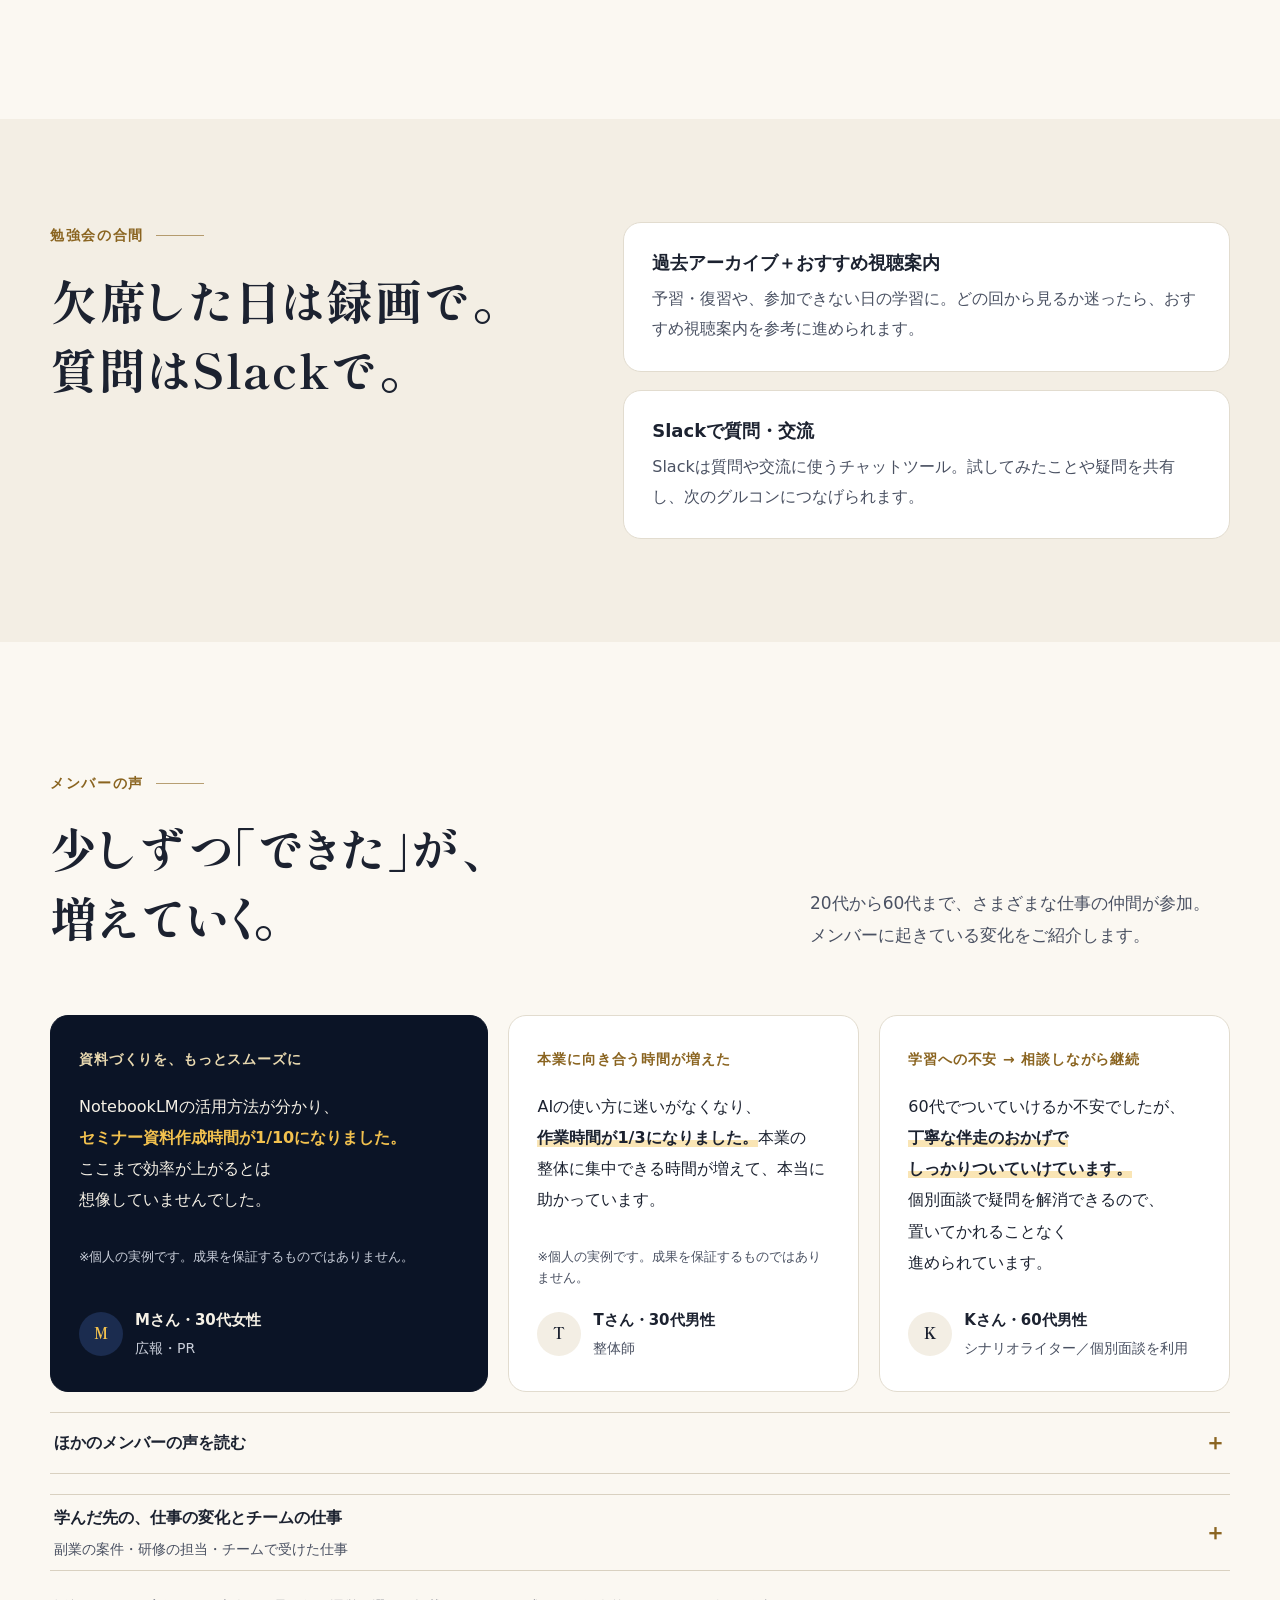
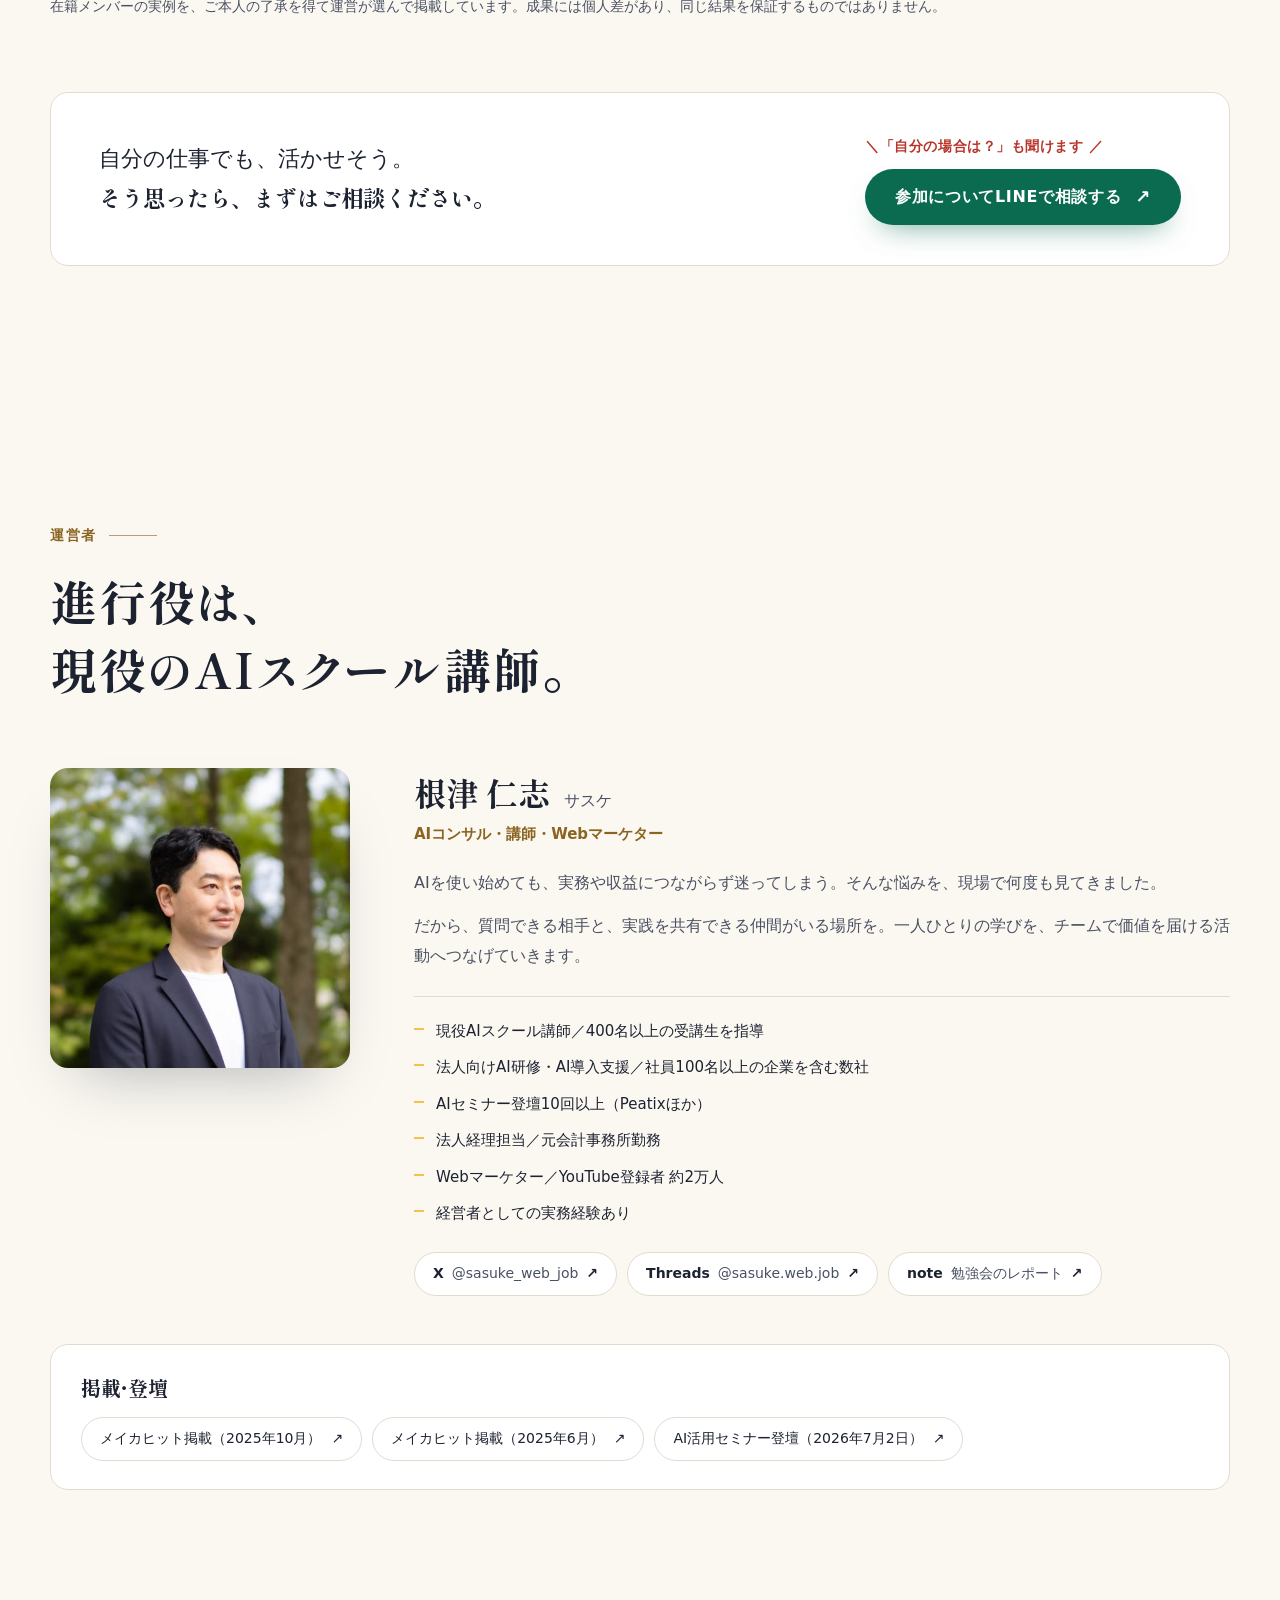
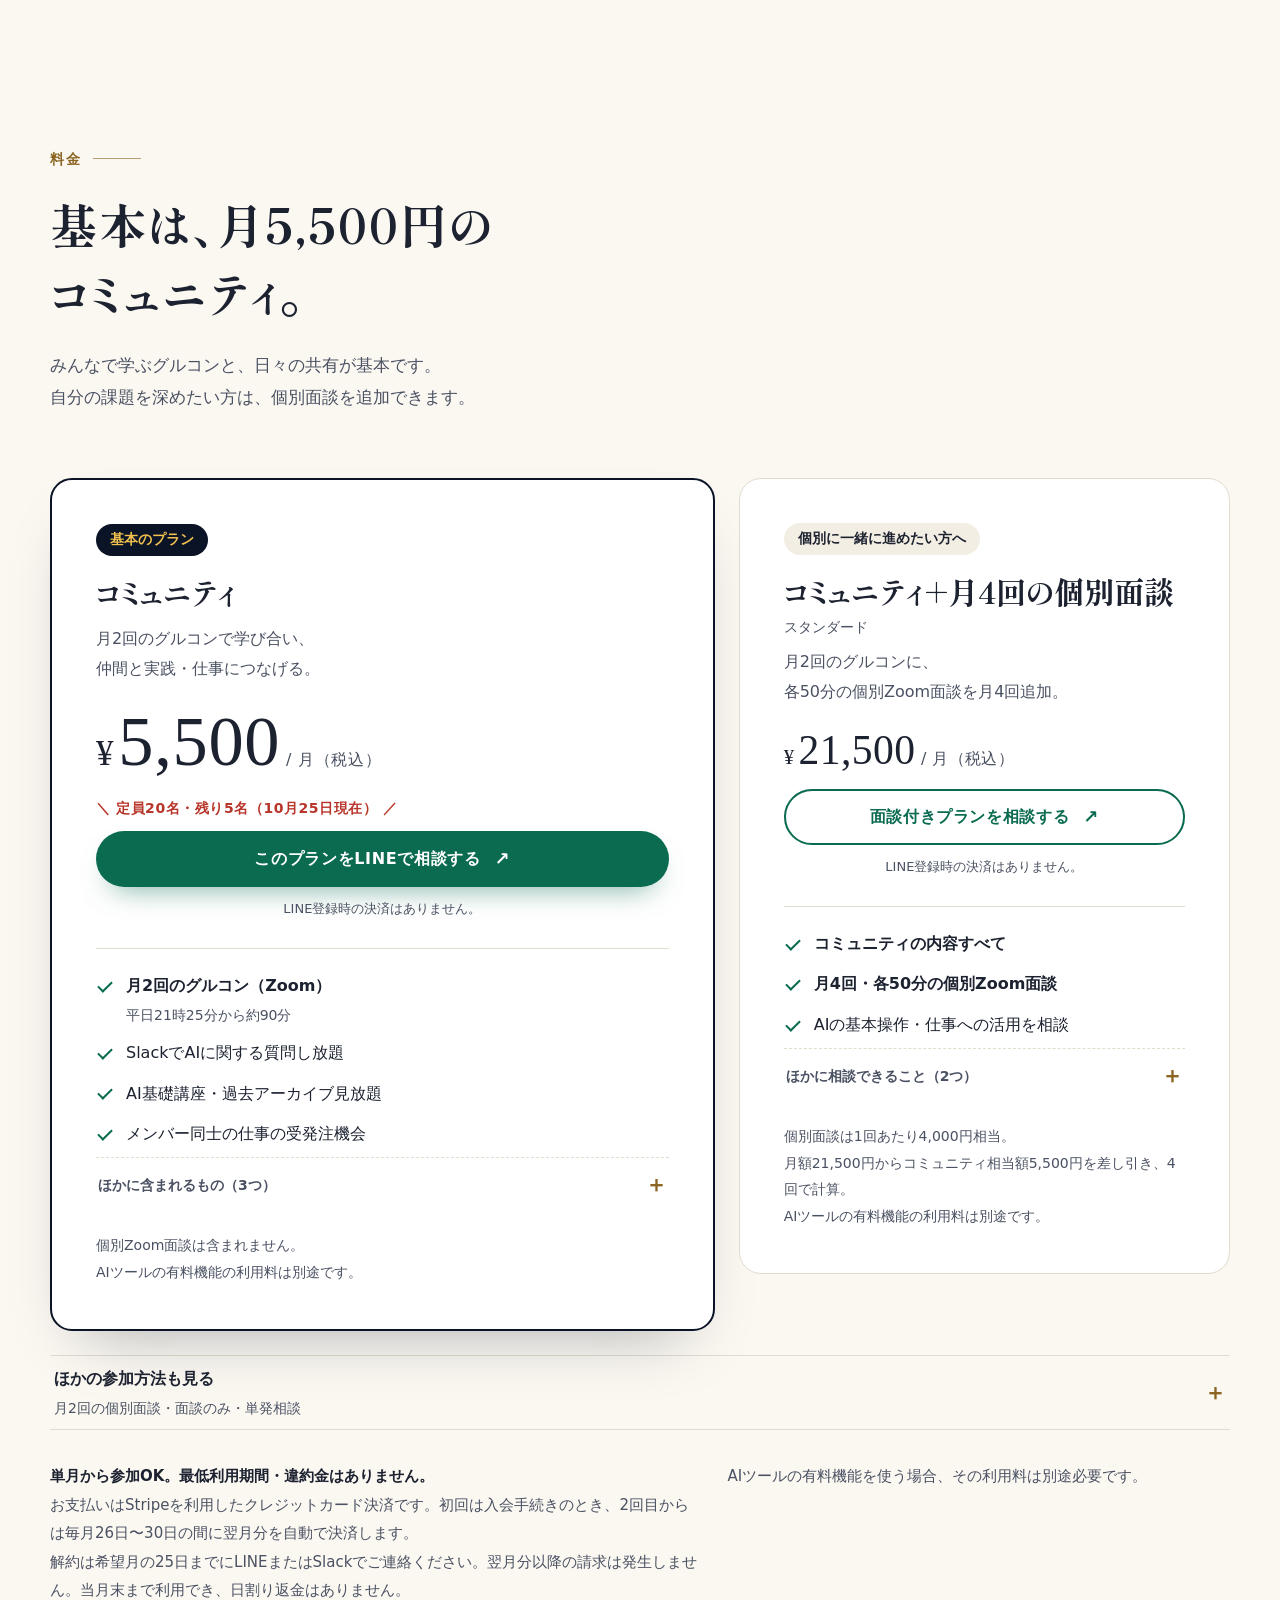
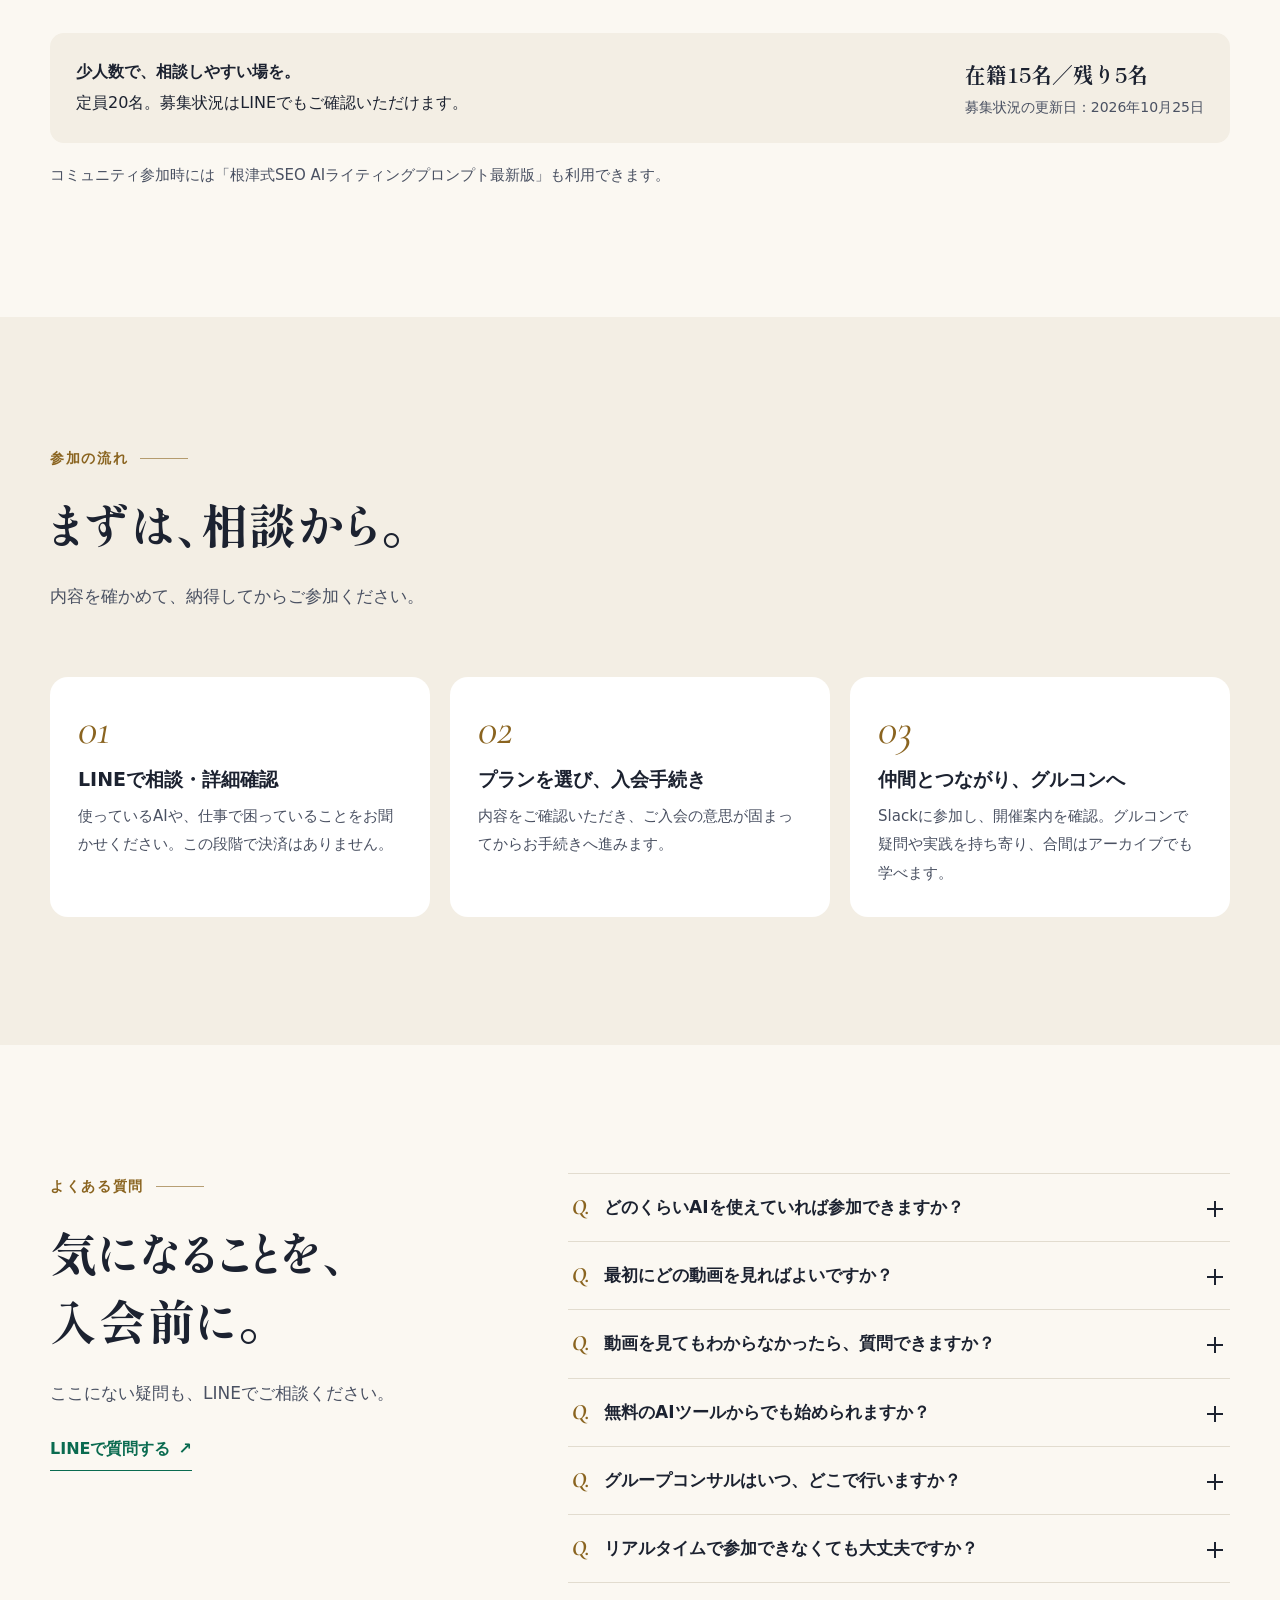
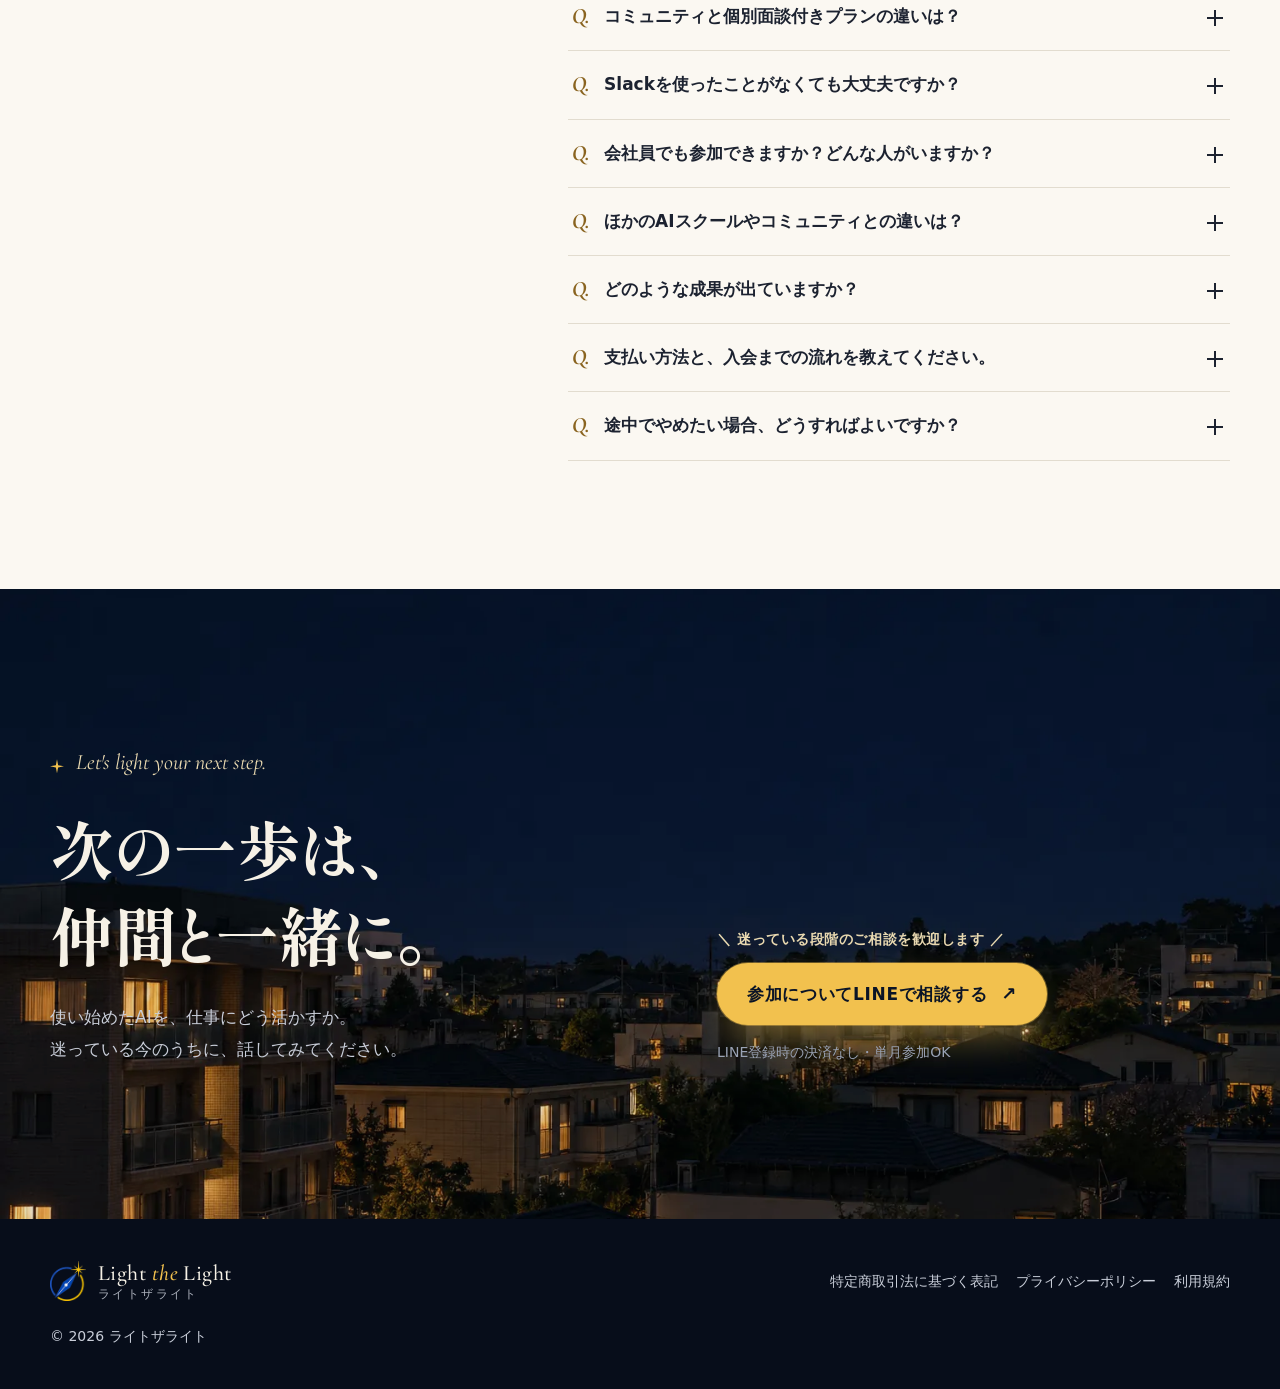
==== commit 1abb873a: "HP作成システムの診断を受けてLPを改善：最初の画面のリードを具体的に・成果の数字のカードに「個人の実例」の注記・料金に（税込）とAIツール代・料金のボタンの下に「LINE登録時の決済はありません」・" ====
--- a/index.html
+++ b/index.html
@@ -5,7 +5,7 @@
   <meta name="viewport" content="width=device-width, initial-scale=1">
   <meta name="theme-color" content="#0B1426">
   <script src="tags.js" async></script>
-  <title>ライトザライト｜AIを使い始めた人が、仕事で使えるようになる少人数コミュニティ</title>
+  <title>AIを使い始めた人の、少人数オンライン勉強会｜ライトザライト</title>
   <meta name="description" content="AIを使い始めたけれど、仕事でどう使えばいいか・どう学べばいいかわからない方へ。月2回・平日21時25分からのZoomグループコンサルで、仲間の実践を見て自分の仕事に持ち帰る少人数コミュニティ。月5,500円から。">
   <link rel="canonical" href="https://sasukewebjob-ai.github.io/light-the-light-lp/">
   <link rel="icon" href="favicon.ico" sizes="any">
@@ -27,12 +27,13 @@
   <meta name="twitter:image" content="https://sasukewebjob-ai.github.io/light-the-light-lp/ogp-2026-10.jpg">
   <link rel="preconnect" href="https://fonts.googleapis.com">
   <link rel="preconnect" href="https://fonts.gstatic.com" crossorigin>
-  <link href="https://fonts.googleapis.com/css2?family=Noto+Sans+JP:wght@400;700&family=Shippori+Mincho+B1:wght@700&family=Cormorant+Garamond:ital,wght@1,500&display=swap" rel="stylesheet">
+  <!-- 見出しの明朝は使う文字だけ（node scripts/font-subset.js で作る）。本文は端末の書体 --><!-- font-subset:start --><link href="https://fonts.googleapis.com/css2?family=Shippori+Mincho+B1:wght@700&amp;display=swap&amp;text='%2C-.0123456789%3AACGIKLMPQSTZacdeghiklmnoprstuxy%C2%A5%C3%97%E2%96%B3%E2%97%8E%E3%80%81%E3%80%82%E3%80%87%E3%80%8C%E3%80%8D%E3%80%9C%E3%81%84%E3%81%86%E3%81%88%E3%81%8B%E3%81%8C%E3%81%8D%E3%81%8F%E3%81%91%E3%81%93%E3%81%94%E3%81%95%E3%81%97%E3%81%99%E3%81%9A%E3%81%9B%E3%81%9D%E3%81%9E%E3%81%9F%E3%81%A0%E3%81%A1%E3%81%A3%E3%81%A4%E3%81%A6%E3%81%A7%E3%81%A8%E3%81%A9%E3%81%AA%E3%81%AB%E3%81%AE%E3%81%AF%E3%81%B0%E3%81%B3%E3%81%B6%E3%81%B8%E3%81%BB%E3%81%BE%E3%81%BF%E3%82%80%E3%82%81%E3%82%82%E3%82%89%E3%82%8A%E3%82%8B%E3%82%8F%E3%82%92%E3%82%93%E3%82%A3%E3%82%A4%E3%82%AA%E3%82%AB%E3%82%AF%E3%82%B3%E3%82%B6%E3%82%B9%E3%83%81%E3%83%84%E3%83%86%E3%83%88%E3%83%8B%E3%83%90%E3%83%91%E3%83%95%E3%83%97%E3%83%9F%E3%83%A0%E3%83%A4%E3%83%A5%E3%83%A9%E3%83%AB%E3%83%AC%E3%83%AD%E3%83%B3%E3%83%BB%E3%83%BC%E4%B8%80%E4%BA%8B%E4%BA%BA%E4%BB%81%E4%BB%95%E4%BB%B2%E4%BB%B6%E4%BC%9A%E4%BD%BF%E4%BE%8B%E5%80%8B%E5%85%88%E5%85%A5%E5%86%85%E5%86%86%E5%88%86%E5%88%A5%E5%89%8D%E5%8A%B9%E5%8B%89%E5%8B%95%E5%8B%99%E5%8C%96%E5%8F%97%E5%90%88%E5%90%8D%E5%90%91%E5%93%A1%E5%95%8F%E5%9B%9E%E5%9B%B0%E5%9C%A8%E5%9F%BA%E5%A0%B4%E5%A2%97%E5%A3%81%E5%A3%87%E5%A4%89%E5%A7%8B%E5%AD%A6%E5%AE%9A%E5%AE%9F%E5%AE%B9%E5%AF%84%E5%B0%91%E5%B1%8A%E5%B7%B1%E5%B8%AB%E5%B8%AD%E5%BA%83%E5%BC%B7%E5%BD%B9%E5%BE%97%E5%BF%97%E6%80%9D%E6%89%80%E6%89%8B%E6%8C%81%E6%8E%B2%E6%96%B9%E6%97%A5%E6%9C%88%E6%9C%AC%E6%A0%B9%E6%A1%88%E6%A5%AD%E6%AC%A0%E6%AC%A1%E6%AD%A2%E6%AD%A9%E6%AE%8B%E6%B0%97%E6%B4%A5%E6%B4%BB%E6%B5%81%E7%8D%B2%E7%8E%87%E7%8F%BE%E7%94%A8%E7%94%BB%E7%99%BB%E7%9B%B4%E7%9B%B8%E7%A4%BE%E7%A8%8E%E7%AC%AC%E7%AD%8B%E7%B1%8D%E7%B7%92%E8%81%9E%E8%87%AA%E8%A1%8C%E8%A6%8B%E8%A9%A6%E8%AA%AD%E8%AB%87%E8%AC%9B%E8%B3%AA%E8%BC%89%E8%BE%BC%E9%80%B2%E9%8C%B2%E9%96%8B%E9%96%93%E9%9A%9B%E9%9D%A2%EF%BC%81%EF%BC%88%EF%BC%89%EF%BC%8B%EF%BC%8F%EF%BC%9F" rel="stylesheet"><!-- font-subset:end -->
+  <link href="https://fonts.googleapis.com/css2?family=Cormorant+Garamond:ital,wght@1,500&display=swap" rel="stylesheet">
   <link rel="preload" as="image" href="img/hero-night.webp" fetchpriority="high">
   <link rel="stylesheet" href="lp.css">
   <script src="lp.js" defer></script>
   <script type="application/ld+json">
-  {"@context":"https://schema.org","@type":"Organization","name":"ライトザライト","alternateName":"Team Light the Light","url":"https://sasukewebjob-ai.github.io/light-the-light-lp/","logo":"https://sasukewebjob-ai.github.io/light-the-light-lp/logo-mark.png","description":"AIを使い始めた人が、月2回のZoomグループコンサルで仲間と実践を共有し、仕事への活用・収益化を目指す少人数制のAIコミュニティ。","founder":{"@type":"Person","name":"根津 仁志","jobTitle":"AIコンサル・講師・Webディレクター","sameAs":["https://x.com/sasuke_web_job","https://www.threads.com/@sasuke.web.job","https://note.com/famous_dill9097"]},"contactPoint":{"@type":"ContactPoint","contactType":"customer support","url":"https://lin.ee/Y7OfHPe","availableLanguage":["Japanese"]}}
+  {"@context":"https://schema.org","@type":"Organization","name":"ライトザライト","alternateName":"Team Light the Light","url":"https://sasukewebjob-ai.github.io/light-the-light-lp/","logo":"https://sasukewebjob-ai.github.io/light-the-light-lp/logo-mark.png","description":"AIを使い始めた人が、月2回のZoomグループコンサルで仲間と実践を共有し、仕事への活用・収益化を目指す少人数制のAIコミュニティ。","founder":{"@type":"Person","name":"根津 仁志","jobTitle":"AIコンサル・講師・Webマーケター","sameAs":["https://x.com/sasuke_web_job","https://www.threads.com/@sasuke.web.job","https://note.com/famous_dill9097"]},"contactPoint":{"@type":"ContactPoint","contactType":"customer support","url":"https://lin.ee/Y7OfHPe","availableLanguage":["Japanese"]}}
   </script>
 </head>
 <body>
@@ -56,7 +57,7 @@
 
 <header class="site-header" id="header">
   <div class="header-inner">
-    <a class="brand" href="#top" aria-label="ライトザライト トップ">
+    <a class="brand" href="#top" aria-label="Light the Light ライトザライト（トップへ）">
       <img src="img/logo-mark-80.png" width="40" height="44" alt="" aria-hidden="true">
       <span class="brand-text"><span class="brand-word">Light <i>the</i> Light</span><small>ライトザライト</small></span>
     </a>
@@ -77,7 +78,7 @@
   <div class="container hero-inner">
     <p class="hero-eyebrow"><span class="star-dot" aria-hidden="true"></span><span>月2回のZoomグループコンサル<span class="eyebrow-sep" aria-hidden="true">｜</span><br class="sp-only">少人数のAIコミュニティ</span></p>
     <h1 id="hero-title">AIは、使い始めた。<br><span>でも、仕事で<br class="sp-only">どう使う？</span></h1>
-    <p class="hero-lead">使い方も、学び方も、ひとりで迷わない。<br>仲間の実践を見て、自分の仕事に持ち帰る。</p>
+    <p class="hero-lead">使い方も、学び方も、ひとりで迷わない。<br>仲間と一緒に試して、<br class="sp-only">自分の仕事での使い方をその場で聞ける。</p>
     <ul class="hero-facts">
       <li><strong>月2回</strong><span>平日21:25〜約90分・Zoom</span></li>
       <li><strong>月5,500円</strong><span>から・単月から参加OK</span></li>
@@ -96,7 +97,7 @@
 <section class="section walls" id="walls" aria-labelledby="walls-title">
   <div class="container walls-grid">
     <div class="walls-head reveal">
-      <p class="kicker"><span>01</span>使い始めた人の、3つの壁</p>
+      <p class="kicker">使い始めた人の、3つの壁</p>
       <h2 id="walls-title">開いては、みた。<br>でも、その先で<br class="sp-only">止まっている。</h2>
       <figure class="walls-photo">
         <img src="img/stuck.webp" width="1536" height="1024" alt="AIのチャット画面を開いたまま、入力欄が空になっている夜の机の上" loading="lazy" decoding="async">
@@ -120,7 +121,7 @@
 
 <section class="section sessions" id="sessions" aria-labelledby="sessions-title">
   <div class="container">
-    <div class="section-heading split-heading reveal"><div><p class="kicker"><span>02</span>勉強会の中身</p><h2 id="sessions-title">実際の勉強会を、<br>のぞいてみる。</h2></div><p>最近のテーマと、当日の画面を1枚ずつ。<br>くわしい内容は、noteのレポートで読めます。</p></div>
+    <div class="section-heading split-heading reveal"><div><p class="kicker">勉強会の中身</p><h2 id="sessions-title">実際の勉強会を、<br>のぞいてみる。</h2></div><p>最近のテーマと、当日の画面を1枚ずつ。<br>くわしい内容は、noteのレポートで読めます。</p></div>
     <div class="session-grid reveal">
 <!-- sessions:start（scripts/build-sessions.js が作る。手で直さない） -->
       <article class="session" id="session-0922" aria-labelledby="session-0922-title">
@@ -181,7 +182,7 @@
 
 <section class="section fit" id="fit" aria-labelledby="fit-title">
   <div class="container">
-    <div class="section-heading reveal"><p class="kicker"><span>03</span>参加の目安</p><h2 id="fit-title">AIを使い始めた方の<br>ための場所です。</h2><p>勉強会は、AIを少しでも使ったことがある前提で進みます。<br class="pc-only">入会してから「ついていけない」とならないよう、先にお伝えします。</p></div>
+    <div class="section-heading reveal"><p class="kicker">参加の目安</p><h2 id="fit-title">AIを使い始めた方の<br>ための場所です。</h2><p>勉強会は、AIを少しでも使ったことがある前提で進みます。<br class="pc-only">入会してから「ついていけない」とならないよう、先にお伝えします。</p></div>
     <div class="fit-grid">
       <div class="fit-card fit-yes reveal"><h3><span aria-hidden="true">◎</span>向いている方</h3><ul><li>ChatGPTなどのAIを、使い始めている</li><li>本業や副業の仕事に、AIを活かしたい</li><li>仲間の実践から学び、自分の実践も持ち寄りたい</li></ul></div>
       <div class="fit-card fit-no reveal"><h3><span aria-hidden="true">△</span>向いていない方</h3><ul><li>AIをまだ一度も使ったことがない<small>まずは無料の範囲で触ってみてからが近道です</small></li><li>動画教材を、一人で見るだけで進めたい</li><li>案件や収入の保証を求めている</li></ul></div>
@@ -191,14 +192,14 @@
 
 <section class="section learning" id="learning" aria-labelledby="learning-title">
   <div class="container">
-    <div class="section-heading reveal"><p class="kicker"><span>04</span>グルコンの進め方</p><h2 id="learning-title">月2回、Zoomで<br>一緒に試して、相談する。</h2><p>ライトザライトの中心は、月2回のZoomグループコンサル（グルコン）。講義を聞くだけでなく、その回のテーマを一緒に手を動かして試し、自分の仕事での使い方を相談します。</p></div>
+    <div class="section-heading reveal"><p class="kicker">グルコンの進め方</p><h2 id="learning-title">月2回、Zoomで<br>一緒に試して、相談する。</h2><p>ライトザライトの中心は、月2回のZoomグループコンサル（グルコン）。講義を聞くだけでなく、その回のテーマを一緒に手を動かして試し、自分の仕事での使い方を相談します。</p></div>
   </div>
   <div class="schedule-band">
     <img src="img/windows.webp" width="1536" height="1024" alt="" aria-hidden="true" loading="lazy" decoding="async">
     <div class="container schedule-inner">
       <p class="schedule-item reveal"><span class="schedule-label">開催</span><strong>月2回</strong><span>曜日は固定しません</span></p>
       <p class="schedule-item reveal"><span class="schedule-label">時間</span><strong>21:25<small>〜</small></strong><span>平日の夜・1回 約90分</span></p>
-      <p class="schedule-item reveal"><span class="schedule-label">場所</span><strong>Zoom</strong><span>参加できない日はアーカイブで</span></p>
+      <p class="schedule-item reveal"><span class="schedule-label">場所</span><strong>Zoom</strong><span>欠席した日はアーカイブで・質問はSlackでいつでも</span></p>
     </div>
   </div>
   <div class="container">
@@ -237,7 +238,7 @@
 
 <section class="section between" aria-labelledby="between-title">
   <div class="container between-grid">
-    <div class="reveal"><p class="kicker"><span>05</span>勉強会の合間</p><h2 id="between-title">欠席した日は録画で。<br>質問はSlackで。</h2></div>
+    <div class="reveal"><p class="kicker">勉強会の合間</p><h2 id="between-title">欠席した日は録画で。<br>質問はSlackで。</h2></div>
     <div class="between-items">
       <article class="reveal"><h3>過去アーカイブ＋おすすめ視聴案内</h3><p>予習・復習や、参加できない日の学習に。どの回から見るか迷ったら、おすすめ視聴案内を参考に進められます。</p></article>
       <article class="reveal"><h3>Slackで質問・交流</h3><p>Slackは質問や交流に使うチャットツール。試してみたことや疑問を共有し、次のグルコンにつなげられます。</p></article>
@@ -247,21 +248,22 @@
 
 <section class="section results" id="results" aria-labelledby="results-title">
   <div class="container">
-    <div class="section-heading split-heading reveal"><div><p class="kicker"><span>06</span>メンバーの声</p><h2 id="results-title">少しずつ「できた」が、<br>増えていく。</h2></div><p>20代から60代まで、さまざまな仕事の仲間が参加。<br>メンバーに起きている変化をご紹介します。</p></div>
+    <div class="section-heading split-heading reveal"><div><p class="kicker">メンバーの声</p><h2 id="results-title">少しずつ「できた」が、<br>増えていく。</h2></div><p>20代から60代まで、さまざまな仕事の仲間が参加。<br>メンバーに起きている変化をご紹介します。</p></div>
     <div class="story-grid">
-      <figure class="quote-card quote-featured reveal"><span class="story-label">資料づくりを、もっとスムーズに</span><blockquote>NotebookLMの活用方法が分かり、<em>セミナー資料作成時間が1/10になりました。</em>ここまで効率が上がるとは想像していませんでした。</blockquote><figcaption><span class="avatar-letter">M</span><span>Mさん・30代女性<small>広報・PR</small></span></figcaption></figure>
-      <figure class="quote-card reveal"><span class="story-label">本業に向き合う時間が増えた</span><blockquote>AIの使い方に迷いがなくなり、<em>作業時間が1/3になりました。</em>本業の整体に集中できる時間が増えて、本当に助かっています。</blockquote><figcaption><span class="avatar-letter">T</span><span>Tさん・30代男性<small>整体師</small></span></figcaption></figure>
+      <figure class="quote-card quote-featured reveal"><span class="story-label">資料づくりを、もっとスムーズに</span><blockquote>NotebookLMの活用方法が分かり、<em>セミナー資料作成時間が1/10になりました。</em>ここまで効率が上がるとは想像していませんでした。</blockquote><small class="card-note">※個人の実例です。成果を保証するものではありません。</small><figcaption><span class="avatar-letter">M</span><span>Mさん・30代女性<small>広報・PR</small></span></figcaption></figure>
+      <figure class="quote-card reveal"><span class="story-label">本業に向き合う時間が増えた</span><blockquote>AIの使い方に迷いがなくなり、<em>作業時間が1/3になりました。</em>本業の整体に集中できる時間が増えて、本当に助かっています。</blockquote><small class="card-note">※個人の実例です。成果を保証するものではありません。</small><figcaption><span class="avatar-letter">T</span><span>Tさん・30代男性<small>整体師</small></span></figcaption></figure>
       <figure class="quote-card reveal"><span class="story-label">学習への不安 → 相談しながら継続</span><blockquote>60代でついていけるか不安でしたが、<em>丁寧な伴走のおかげでしっかりついていけています。</em>個別面談で疑問を解消できるので、置いてかれることなく進められています。</blockquote><figcaption><span class="avatar-letter">K</span><span>Kさん・60代男性<small>シナリオライター／個別面談を利用</small></span></figcaption></figure>
     </div>
     <details class="more-stories"><summary>ほかのメンバーの声を読む<span aria-hidden="true">＋</span></summary><div class="extra-story-grid">
       <figure class="quote-card"><blockquote>アプリ開発に苦手意識があったのに、初めて「作るのが楽しい」と感じました。サポートのおかげで諦めずに続けられています。</blockquote><figcaption>Uさん・30代女性／Webディレクター</figcaption></figure>
       <figure class="quote-card"><blockquote>確定申告の仕訳に自信がなかったのですが、伴走サポートのおかげでスムーズな申告ができました。一人だったら絶対に諦めていたと思います。</blockquote><figcaption>Kさん・40代女性／Webディレクター</figcaption></figure>
     </div></details>
+    <details class="more-stories more-work"><summary><span>学んだ先の、仕事の変化とチームの仕事<small>副業の案件・研修の担当・チームで受けた仕事</small></span><span aria-hidden="true">＋</span></summary>
     <div class="work-stories reveal"><h3>学んだ先で、仕事にも変化が。</h3><div class="work-grid">
-      <article><p class="work-person">Kさん｜広報・PR／主婦</p><p>在宅の副業で<br><strong>時給3,000円のAI案件を獲得</strong></p></article>
+      <article><p class="work-person">Kさん｜広報・PR／主婦</p><p>在宅の副業で<br><strong>時給3,000円のAI案件を獲得</strong></p><small class="card-note">※個人の実例です。成果を保証するものではありません。</small></article>
       <article><p class="work-person">Mさん｜会社員／メーカー勤務</p><p>本業で<br><strong>AI研修を担当するポジションに</strong></p></article>
       <article><p class="work-person">Sさん｜地方在住／AI活用支援</p><p>自治体のマッチング事業で<br><strong>地元企業のAI活用メンバーに参加</strong></p></article>
-      <article><p class="work-person">Yさん｜経理・バックオフィス</p><p>中小企業への業務効率化提案で<br><strong>作業時間を1/10に短縮</strong></p></article>
+      <article><p class="work-person">Yさん｜経理・バックオフィス</p><p>中小企業への業務効率化提案で<br><strong>作業時間を1/10に短縮</strong></p><small class="card-note">※個人の実例です。成果を保証するものではありません。</small></article>
     </div></div>
     <div class="team-work reveal">
       <h3>仕事は、チームで受けて、<br>チームで届ける。</h3>
@@ -277,17 +279,18 @@
         <p class="team-case-link">進め方は、9月22日の勉強会でメンバー全員に共有しています。<a href="#session-0922">当日の画面を見る<span aria-hidden="true">↑</span></a></p>
       </div>
     </div>
-    <p class="note">在籍メンバーの実例です。成果には個人差があり、同じ結果を保証するものではありません。</p>
+    </details>
+    <p class="note">在籍メンバーの実例を、ご本人の了承を得て運営が選んで掲載しています。成果には個人差があり、同じ結果を保証するものではありません。</p>
     <div class="inline-cta reveal"><p>自分の仕事でも、活かせそう。<br><strong>そう思ったら、まずはご相談ください。</strong></p><div class="cta-stack"><p class="cta-nudge">＼「自分の場合は？」も聞けます ／</p><a class="button" href="https://lin.ee/Y7OfHPe" target="_blank" rel="noopener" data-cta="mid-results">参加についてLINEで相談する<span aria-hidden="true">↗</span></a></div></div>
   </div>
 </section>
 
 <section class="section people" id="people" aria-labelledby="people-title">
   <div class="container">
-    <div class="section-heading reveal"><p class="kicker"><span>07</span>運営者</p><h2 id="people-title">進行役は、<br>現役のAIスクール講師。</h2></div>
+    <div class="section-heading reveal"><p class="kicker">運営者</p><h2 id="people-title">進行役は、<br>現役のAIスクール講師。</h2></div>
     <div class="founder reveal">
       <div class="founder-photo"><img src="profile.jpg" width="480" height="484" alt="ライトザライト代表 根津仁志" loading="lazy" decoding="async"></div>
-      <div class="founder-copy"><h3>根津 仁志 <span>サスケ</span></h3><p class="founder-role">AIコンサル・講師・Webディレクター</p><p>AIを使い始めても、実務や収益につながらず迷ってしまう。そんな悩みを、現場で何度も見てきました。</p><p>だから、質問できる相手と、実践を共有できる仲間がいる場所を。一人ひとりの学びを、チームで価値を届ける活動へつなげていきます。</p><ul class="credentials"><li>現役AIスクール講師／400名以上の受講生を指導</li><li>法人向けAI研修・AI導入支援／社員100名以上の企業を含む数社</li><li>AIセミナー登壇10回以上（Peatixほか）</li><li>法人経理担当／元会計事務所勤務</li><li>Webディレクター・Webマーケター／YouTube登録者 約2万人</li><li>経営者としての実務経験あり</li></ul><ul class="founder-sns" aria-label="発信しているSNS"><li><a href="https://x.com/sasuke_web_job" target="_blank" rel="noopener">X<small>@sasuke_web_job</small><span aria-hidden="true">↗</span></a></li><li><a href="https://www.threads.com/@sasuke.web.job" target="_blank" rel="noopener">Threads<small>@sasuke.web.job</small><span aria-hidden="true">↗</span></a></li><li><a href="https://note.com/famous_dill9097" target="_blank" rel="noopener">note<small>勉強会のレポート</small><span aria-hidden="true">↗</span></a></li></ul></div>
+      <div class="founder-copy"><h3>根津 仁志 <span>サスケ</span></h3><p class="founder-role">AIコンサル・講師・Webマーケター</p><p>AIを使い始めても、実務や収益につながらず迷ってしまう。そんな悩みを、現場で何度も見てきました。</p><p>だから、質問できる相手と、実践を共有できる仲間がいる場所を。一人ひとりの学びを、チームで価値を届ける活動へつなげていきます。</p><ul class="credentials"><li>現役AIスクール講師／400名以上の受講生を指導</li><li>法人向けAI研修・AI導入支援／社員100名以上の企業を含む数社</li><li>AIセミナー登壇10回以上（Peatixほか）</li><li>法人経理担当／元会計事務所勤務</li><li>Webマーケター／YouTube登録者 約2万人</li><li>経営者としての実務経験あり</li></ul><ul class="founder-sns" aria-label="発信しているSNS"><li><a href="https://x.com/sasuke_web_job" target="_blank" rel="noopener">X<small>@sasuke_web_job</small><span aria-hidden="true">↗</span></a></li><li><a href="https://www.threads.com/@sasuke.web.job" target="_blank" rel="noopener">Threads<small>@sasuke.web.job</small><span aria-hidden="true">↗</span></a></li><li><a href="https://note.com/famous_dill9097" target="_blank" rel="noopener">note<small>勉強会のレポート</small><span aria-hidden="true">↗</span></a></li></ul></div>
     </div>
     <div class="media-links reveal">
       <h3>掲載・登壇</h3>
@@ -302,52 +305,54 @@
 
 <section class="section pricing" id="pricing" aria-labelledby="pricing-title">
   <div class="container">
-    <div class="section-heading reveal"><p class="kicker"><span>08</span>料金</p><h2 id="pricing-title">基本は、月5,500円の<br>コミュニティ。</h2><p>みんなで学ぶグルコンと、日々の共有が基本です。<br class="pc-only">自分の課題を深めたい方は、個別面談を追加できます。</p></div>
+    <div class="section-heading reveal"><p class="kicker">料金</p><h2 id="pricing-title">基本は、月5,500円の<br>コミュニティ。</h2><p>みんなで学ぶグルコンと、日々の共有が基本です。<br class="pc-only">自分の課題を深めたい方は、個別面談を追加できます。</p></div>
     <div class="plan-grid">
-      <article class="plan plan-featured reveal"><div class="plan-topline"><span class="plan-tag">基本のプラン</span></div><h3>コミュニティ</h3><p class="plan-description">月2回のグルコンで学び合い、<br>仲間と実践・仕事につなげる。</p><p class="price"><span>¥</span>5,500<small> / 月</small></p>
-        <p class="cta-nudge">＼ 残り5名／定員20名の少人数制 ／</p>
-        <a class="button" href="https://lin.ee/Y7OfHPe" target="_blank" rel="noopener" data-cta="pricing-community">このプランをLINEで相談する<span aria-hidden="true">↗</span></a>
-        <ul class="check-list plan-features"><li><strong>月2回のZoomグループコンサル</strong><small>平日21時25分から約90分</small></li><li>SlackでAIに関する質問し放題</li><li>AI基礎講座・過去アーカイブ見放題</li><li>おすすめ視聴案内</li><li>AI最新情報・メンバーの実践共有</li><li>仕訳会・交流会への参加<small>不定期開催</small></li><li>メンバー同士の仕事の受発注機会</li></ul>
-        <p class="plan-bottom">個別Zoom面談は含まれません。</p>
-      </article>
-      <article class="plan plan-add reveal"><div class="plan-topline"><span class="plan-tag">個別に一緒に進めたい方へ</span></div><h3>コミュニティ＋<wbr><span class="nowrap">月4回の個別面談</span><span class="plan-name">スタンダード</span></h3><p class="plan-description">月2回のグルコンに、<br>各50分の個別Zoom面談を月4回追加。</p><p class="price price-sub"><span>¥</span>21,500<small> / 月</small></p>
-        <a class="button button-outline" href="https://lin.ee/Y7OfHPe" target="_blank" rel="noopener" data-cta="pricing-standard">面談付きプランを相談する<span aria-hidden="true">↗</span></a>
-        <ul class="check-list plan-features"><li><strong>コミュニティの内容すべて</strong></li><li><strong>月4回・各50分の個別Zoom面談</strong></li><li>AIの基本操作・仕事への活用を相談</li><li>PC操作・経理・マーケティングの相談</li><li>AIコンサルとしての活動支援<small>案件の取り方・提案の作り方など</small></li></ul>
-        <p class="plan-bottom">個別面談は1回あたり4,000円相当。<small>月額21,500円からコミュニティ相当額5,500円を差し引き、4回で計算。</small></p>
+      <article class="plan plan-featured reveal"><div class="plan-topline"><span class="plan-tag">基本のプラン</span></div><h3>コミュニティ</h3><p class="plan-description">月2回のグルコンで学び合い、<br>仲間と実践・仕事につなげる。</p><p class="price"><span>¥</span>5,500<small> / 月（税込）</small></p>
+        <p class="cta-nudge">＼ 定員20名・残り5名（10月25日現在） ／</p>
+        <a class="button" href="https://lin.ee/Y7OfHPe" target="_blank" rel="noopener" data-cta="pricing-community">このプランをLINEで相談する<span aria-hidden="true">↗</span></a><p class="plan-micro">LINE登録時の決済はありません。</p>
+        <ul class="check-list plan-features"><li><strong>月2回のグルコン（Zoom）</strong><small>平日21時25分から約90分</small></li><li>SlackでAIに関する質問し放題</li><li>AI基礎講座・過去アーカイブ見放題</li><li>メンバー同士の仕事の受発注機会</li></ul>
+        <details class="plan-more"><summary><span>ほかに含まれるもの（3つ）</span><span aria-hidden="true">＋</span></summary><ul class="check-list plan-features-more"><li>おすすめ視聴案内</li><li>AI最新情報・メンバーの実践共有</li><li>仕訳会・交流会への参加<small>不定期開催</small></li></ul></details>
+        <p class="plan-bottom">個別Zoom面談は含まれません。<small>AIツールの有料機能の利用料は別途です。</small></p>
+      </article>
+      <article class="plan plan-add reveal"><div class="plan-topline"><span class="plan-tag">個別に一緒に進めたい方へ</span></div><h3>コミュニティ＋<wbr><span class="nowrap">月4回の個別面談</span><span class="plan-name">スタンダード</span></h3><p class="plan-description">月2回のグルコンに、<br>各50分の個別Zoom面談を月4回追加。</p><p class="price price-sub"><span>¥</span>21,500<small> / 月（税込）</small></p>
+        <a class="button button-outline" href="https://lin.ee/Y7OfHPe" target="_blank" rel="noopener" data-cta="pricing-standard">面談付きプランを相談する<span aria-hidden="true">↗</span></a><p class="plan-micro">LINE登録時の決済はありません。</p>
+        <ul class="check-list plan-features"><li><strong>コミュニティの内容すべて</strong></li><li><strong>月4回・各50分の個別Zoom面談</strong></li><li>AIの基本操作・仕事への活用を相談</li></ul>
+        <details class="plan-more"><summary><span>ほかに相談できること（2つ）</span><span aria-hidden="true">＋</span></summary><ul class="check-list plan-features-more"><li>PC操作・経理・マーケティングの相談</li><li>AIコンサルとしての活動支援<small>案件の取り方・提案の作り方など</small></li></ul></details>
+        <p class="plan-bottom">個別面談は1回あたり4,000円相当。<small>月額21,500円からコミュニティ相当額5,500円を差し引き、4回で計算。</small><small>AIツールの有料機能の利用料は別途です。</small></p>
       </article>
     </div>
     <details class="other-plans"><summary><span>ほかの参加方法も見る<small>月2回の個別面談・面談のみ・単発相談</small></span><span aria-hidden="true">＋</span></summary><div class="other-plan-grid">
-      <article><h3>ライト</h3><p class="other-price">月14,500円</p><p>コミュニティ＋個別面談月2回<br>1回50分／面談1回4,500円相当</p><a class="text-link" href="https://lin.ee/Y7OfHPe" target="_blank" rel="noopener" data-cta="pricing-light">LINEで相談する<span aria-hidden="true">↗</span></a></article>
-      <article><h3>ベーシック</h3><p class="other-price">月22,000円</p><p>個別面談月4回・各50分<br>コミュニティは含まれません</p><a class="text-link" href="https://lin.ee/Y7OfHPe" target="_blank" rel="noopener" data-cta="pricing-basic">LINEで相談する<span aria-hidden="true">↗</span></a></article>
-      <article><h3>単発面談</h3><p class="other-price">1回6,000円</p><p>個別面談1回・50分<br>まず一つの課題を相談したい方へ</p><a class="text-link" href="https://lin.ee/Y7OfHPe" target="_blank" rel="noopener" data-cta="pricing-single">LINEで相談する<span aria-hidden="true">↗</span></a></article>
-    </div></details>
-    <div class="price-notes"><p><strong>単月から参加OK。最低利用期間・違約金はありません。</strong><br>解約は希望月の25日までにLINEまたはSlackでご連絡ください。翌月分以降の請求は発生しません。当月末まで利用でき、日割り返金はありません。</p><p>AIツールの有料機能を使う場合、その利用料は別途必要です。お支払いはStripeを利用したクレジットカード決済です。</p></div>
-    <div class="enrollment-info"><p><strong>少人数で、相談しやすい場を。</strong><br>定員20名。募集状況はLINEでもご確認いただけます。</p><p class="enrollment-count">在籍15名／残り5名<small>募集状況の更新日：2026年10月11日</small></p></div>
+      <article><h3>ライト</h3><p class="other-price">月14,500円<small>（税込）</small></p><p>コミュニティ＋個別面談月2回<br>1回50分／面談1回4,500円相当</p><a class="text-link" href="https://lin.ee/Y7OfHPe" target="_blank" rel="noopener" data-cta="pricing-light">LINEで相談する<span aria-hidden="true">↗</span></a></article>
+      <article><h3>ベーシック</h3><p class="other-price">月22,000円<small>（税込）</small></p><p>個別面談月4回・各50分<br>コミュニティは含まれません</p><a class="text-link" href="https://lin.ee/Y7OfHPe" target="_blank" rel="noopener" data-cta="pricing-basic">LINEで相談する<span aria-hidden="true">↗</span></a></article>
+      <article><h3>単発面談</h3><p class="other-price">1回6,000円<small>（税込）</small></p><p>個別面談1回・50分<br>まず一つの課題を相談したい方へ</p><a class="text-link" href="https://lin.ee/Y7OfHPe" target="_blank" rel="noopener" data-cta="pricing-single">LINEで相談する<span aria-hidden="true">↗</span></a></article>
+    </div><p class="other-plan-note">どのプランも、AIツールの有料機能の利用料は別途です。</p></details>
+    <div class="price-notes"><p><strong>単月から参加OK。最低利用期間・違約金はありません。</strong><br>お支払いはStripeを利用したクレジットカード決済です。初回は入会手続きのとき、2回目からは毎月26日〜30日の間に翌月分を自動で決済します。<br>解約は希望月の25日までにLINEまたはSlackでご連絡ください。翌月分以降の請求は発生しません。当月末まで利用でき、日割り返金はありません。</p><p>AIツールの有料機能を使う場合、その利用料は別途必要です。</p></div>
+    <div class="enrollment-info"><p><strong>少人数で、相談しやすい場を。</strong><br>定員20名。募集状況はLINEでもご確認いただけます。</p><p class="enrollment-count">在籍15名／残り5名<small>募集状況の更新日：2026年10月25日</small></p></div>
     <p class="included-prompt">コミュニティ参加時には「根津式SEO AIライティングプロンプト最新版」も利用できます。</p>
   </div>
 </section>
 
 <section class="section joining" aria-labelledby="joining-title">
-  <div class="container"><div class="section-heading reveal"><p class="kicker"><span>09</span>参加の流れ</p><h2 id="joining-title">まずは、相談から。</h2><p>内容を確かめて、納得してからご参加ください。</p></div><ol class="join-steps">
+  <div class="container"><div class="section-heading reveal"><p class="kicker">参加の流れ</p><h2 id="joining-title">まずは、相談から。</h2><p>内容を確かめて、納得してからご参加ください。</p></div><ol class="join-steps">
     <li class="reveal"><span>01</span><h3>LINEで相談・詳細確認</h3><p>使っているAIや、仕事で困っていることをお聞かせください。この段階で決済はありません。</p></li>
     <li class="reveal"><span>02</span><h3>プランを選び、入会手続き</h3><p>内容をご確認いただき、ご入会の意思が固まってからお手続きへ進みます。</p></li>
     <li class="reveal"><span>03</span><h3>仲間とつながり、グルコンへ</h3><p>Slackに参加し、開催案内を確認。グルコンで疑問や実践を持ち寄り、合間はアーカイブでも学べます。</p></li>
   </ol></div>
 </section>
 
-<section class="section faq" id="faq" aria-labelledby="faq-title"><div class="container faq-grid"><div class="section-heading"><p class="kicker"><span>10</span>よくある質問</p><h2 id="faq-title">気になることを、<br>入会前に。</h2><p>ここにない疑問も、LINEでご相談ください。</p><a class="text-link" href="https://lin.ee/Y7OfHPe" target="_blank" rel="noopener" data-cta="faq">LINEで質問する<span aria-hidden="true">↗</span></a></div><div class="faq-list">
+<section class="section faq" id="faq" aria-labelledby="faq-title"><div class="container faq-grid"><div class="section-heading"><p class="kicker">よくある質問</p><h2 id="faq-title">気になることを、<br>入会前に。</h2><p>ここにない疑問も、LINEでご相談ください。</p><a class="text-link" href="https://lin.ee/Y7OfHPe" target="_blank" rel="noopener" data-cta="faq">LINEで質問する<span aria-hidden="true">↗</span></a></div><div class="faq-list">
 <div class="faq-item"><h3><button type="button" class="faq-question" id="faq-q-1" aria-expanded="true" aria-controls="faq-a-1"><span class="q-mark" aria-hidden="true">Q.</span><span>どのくらいAIを使えていれば参加できますか？</span><span class="faq-icon" aria-hidden="true"></span></button></h3><div class="faq-answer" id="faq-a-1" role="region" aria-labelledby="faq-q-1"><div><p>ChatGPTなどのAIを使い始めている方が対象です。勉強会は、AIを少しでも使ったことがある前提で進みます。「使ってはいるけれど、仕事でどう使えばいいかわからない」という段階の方にちょうどよい場です。まだ一度も触ったことがない方は、まず無料の範囲で使ってみてから、LINEでご相談ください。個別面談付きプランでは、基本操作から相談できます。</p></div></div></div>
 <div class="faq-item"><h3><button type="button" class="faq-question" id="faq-q-2" aria-expanded="true" aria-controls="faq-a-2"><span class="q-mark" aria-hidden="true">Q.</span><span>最初にどの動画を見ればよいですか？</span><span class="faq-icon" aria-hidden="true"></span></button></h3><div class="faq-answer" id="faq-a-2" role="region" aria-labelledby="faq-q-2"><div><p>入会後、おすすめ視聴案内をご確認いただけます。案内を参考に、興味や目的に合わせて実践のアーカイブへ進めます。すべての動画を一度に見る必要はありません。</p></div></div></div>
-<div class="faq-item"><h3><button type="button" class="faq-question" id="faq-q-3" aria-expanded="true" aria-controls="faq-a-3"><span class="q-mark" aria-hidden="true">Q.</span><span>動画を見てもわからなかったら、質問できますか？</span><span class="faq-icon" aria-hidden="true"></span></button></h3><div class="faq-answer" id="faq-a-3" role="region" aria-labelledby="faq-q-3"><div><p>はい。学習中の疑問はSlackで質問できます。試した内容や困っているところをお聞かせください。月2回のZoomグループコンサルでも相談でき、個別に進めたい場合は面談付きプランをご利用いただけます。</p></div></div></div>
+<div class="faq-item"><h3><button type="button" class="faq-question" id="faq-q-3" aria-expanded="true" aria-controls="faq-a-3"><span class="q-mark" aria-hidden="true">Q.</span><span>動画を見てもわからなかったら、質問できますか？</span><span class="faq-icon" aria-hidden="true"></span></button></h3><div class="faq-answer" id="faq-a-3" role="region" aria-labelledby="faq-q-3"><div><p>はい。学習中の疑問はSlackで質問できます。試した内容や困っているところをお聞かせください。月2回のグルコンでも相談でき、個別に進めたい場合は面談付きプランをご利用いただけます。</p></div></div></div>
 <div class="faq-item"><h3><button type="button" class="faq-question" id="faq-q-4" aria-expanded="true" aria-controls="faq-a-4"><span class="q-mark" aria-hidden="true">Q.</span><span>無料のAIツールからでも始められますか？</span><span class="faq-icon" aria-hidden="true"></span></button></h3><div class="faq-answer" id="faq-a-4" role="region" aria-labelledby="faq-q-4"><div><p>基本的な使い方やAIへの頼み方は、無料で利用できる範囲から学び始められます。取り組む講座や利用する機能によっては、有料プランや別途利用料が必要になる場合があります。AIツールの料金は会費に含まれません。必要な環境は学びたい内容に合わせてご相談ください。</p></div></div></div>
 <div class="faq-item"><h3><button type="button" class="faq-question" id="faq-q-5" aria-expanded="true" aria-controls="faq-a-5"><span class="q-mark" aria-hidden="true">Q.</span><span>グループコンサルはいつ、どこで行いますか？</span><span class="faq-icon" aria-hidden="true"></span></button></h3><div class="faq-answer" id="faq-a-5" role="region" aria-labelledby="faq-q-5"><div><p>月2回、平日の夜21時25分から約90分、Zoomでオンライン開催します。AIの使い方や実践中の疑問、仕事への活かし方などを相談できます。固定の曜日ではありません。</p></div></div></div>
 <div class="faq-item"><h3><button type="button" class="faq-question" id="faq-q-6" aria-expanded="true" aria-controls="faq-a-6"><span class="q-mark" aria-hidden="true">Q.</span><span>リアルタイムで参加できなくても大丈夫ですか？</span><span class="faq-icon" aria-hidden="true"></span></button></h3><div class="faq-answer" id="faq-a-6" role="region" aria-labelledby="faq-q-6"><div><p>はい。勉強会はアーカイブで視聴できるため、ご都合のよい時間に学べます。おすすめ視聴案内を参考に、自分のペースで進めていただけます。</p></div></div></div>
-<div class="faq-item"><h3><button type="button" class="faq-question" id="faq-q-7" aria-expanded="true" aria-controls="faq-a-7"><span class="q-mark" aria-hidden="true">Q.</span><span>コミュニティと個別面談付きプランの違いは？</span><span class="faq-icon" aria-hidden="true"></span></button></h3><div class="faq-answer" id="faq-a-7" role="region" aria-labelledby="faq-q-7"><div><p>コミュニティは月5,500円で、月2回のZoomグループコンサル・Slackでの質問や実践共有・アーカイブ・視聴案内などを利用できます。面談付きプランは個別Zoomで自分の課題を相談する時間が加わります。ライトは月2回、スタンダードは月4回、各50分の面談です。</p></div></div></div>
+<div class="faq-item"><h3><button type="button" class="faq-question" id="faq-q-7" aria-expanded="true" aria-controls="faq-a-7"><span class="q-mark" aria-hidden="true">Q.</span><span>コミュニティと個別面談付きプランの違いは？</span><span class="faq-icon" aria-hidden="true"></span></button></h3><div class="faq-answer" id="faq-a-7" role="region" aria-labelledby="faq-q-7"><div><p>コミュニティは月5,500円（税込）で、月2回のグルコン・Slackでの質問や実践共有・アーカイブ・視聴案内などを利用できます。面談付きプランは個別Zoomで自分の課題を相談する時間が加わります。ライトは月2回、スタンダードは月4回、各50分の面談です。</p></div></div></div>
 <div class="faq-item"><h3><button type="button" class="faq-question" id="faq-q-8" aria-expanded="true" aria-controls="faq-a-8"><span class="q-mark" aria-hidden="true">Q.</span><span>Slackを使ったことがなくても大丈夫ですか？</span><span class="faq-icon" aria-hidden="true"></span></button></h3><div class="faq-answer" id="faq-a-8" role="region" aria-labelledby="faq-q-8"><div><p>Slackは、質問や交流に使うチャットツールです。招待後に使い方をご案内します。AIに関する質問、実践報告、情報共有、案件相談などに利用します。</p></div></div></div>
 <div class="faq-item"><h3><button type="button" class="faq-question" id="faq-q-9" aria-expanded="true" aria-controls="faq-a-9"><span class="q-mark" aria-hidden="true">Q.</span><span>会社員でも参加できますか？どんな人がいますか？</span><span class="faq-icon" aria-hidden="true"></span></button></h3><div class="faq-answer" id="faq-a-9" role="region" aria-labelledby="faq-q-9"><div><p>はい、会社員の方も参加できます。AIを使い始めた方から実務で使っている方まで、20代〜60代のWebライター・広報PR・整体師・Webディレクターなど、さまざまな方が在籍しています。今の仕事にAIを活かしたい方や、副業・将来の独立を考えている方もご参加いただけます。</p></div></div></div>
 <div class="faq-item"><h3><button type="button" class="faq-question" id="faq-q-10" aria-expanded="true" aria-controls="faq-a-10"><span class="q-mark" aria-hidden="true">Q.</span><span>ほかのAIスクールやコミュニティとの違いは？</span><span class="faq-icon" aria-hidden="true"></span></button></h3><div class="faq-answer" id="faq-a-10" role="region" aria-labelledby="faq-q-10"><div><p>AIを学び、仲間と実践を共有し、仕事にもつなげていく「事業者チーム」として活動する点です。チーム内の受発注や、AI活用支援への挑戦など、学んだ先の活動も目指しています。</p></div></div></div>
 <div class="faq-item"><h3><button type="button" class="faq-question" id="faq-q-11" aria-expanded="true" aria-controls="faq-a-11"><span class="q-mark" aria-hidden="true">Q.</span><span>どのような成果が出ていますか？</span><span class="faq-icon" aria-hidden="true"></span></button></h3><div class="faq-answer" id="faq-a-11" role="region" aria-labelledby="faq-q-11"><div><p>資料作成時間の短縮や、AI案件の獲得、本業でAI研修を担当するようになった事例があります。成果は経験や取り組みによって異なり、同じ結果や仕事の受注を保証するものではありません。</p></div></div></div>
-<div class="faq-item"><h3><button type="button" class="faq-question" id="faq-q-12" aria-expanded="true" aria-controls="faq-a-12"><span class="q-mark" aria-hidden="true">Q.</span><span>支払い方法と、入会までの流れを教えてください。</span><span class="faq-icon" aria-hidden="true"></span></button></h3><div class="faq-answer" id="faq-a-12" role="region" aria-labelledby="faq-q-12"><div><p>LINEで詳細をご確認いただき、入会を決めてからお手続きへ進みます。お支払いはStripeを利用したクレジットカード決済です。初回は入会手続き時、2回目以降は毎月同日に自動決済されます。入会後にSlackへご招待します。</p></div></div></div>
+<div class="faq-item"><h3><button type="button" class="faq-question" id="faq-q-12" aria-expanded="true" aria-controls="faq-a-12"><span class="q-mark" aria-hidden="true">Q.</span><span>支払い方法と、入会までの流れを教えてください。</span><span class="faq-icon" aria-hidden="true"></span></button></h3><div class="faq-answer" id="faq-a-12" role="region" aria-labelledby="faq-q-12"><div><p>LINEで詳細をご確認いただき、入会を決めてからお手続きへ進みます。お支払いはStripeを利用したクレジットカード決済です。初回は入会手続きのとき、2回目からは毎月26日〜30日の間に、翌月分が自動で決済されます。入会後にSlackへご招待します。</p></div></div></div>
 <div class="faq-item"><h3><button type="button" class="faq-question" id="faq-q-13" aria-expanded="true" aria-controls="faq-a-13"><span class="q-mark" aria-hidden="true">Q.</span><span>途中でやめたい場合、どうすればよいですか？</span><span class="faq-icon" aria-hidden="true"></span></button></h3><div class="faq-answer" id="faq-a-13" role="region" aria-labelledby="faq-q-13"><div><p>最低利用期間・違約金はありません。解約をご希望の月の<strong>25日まで</strong>にLINEまたはSlackでご連絡ください。翌月分以降の請求は発生しません。当月末日まで利用でき、日割り返金はありません。詳しくは<a href="tokushoho.html">特定商取引法に基づく表記</a>をご確認ください。</p></div></div></div>
 </div></div></section>
 
@@ -359,7 +364,7 @@
   </div>
 </section>
 </main>
-<footer><div class="container footer-inner"><a class="brand" href="#top" aria-label="ライトザライト トップへ"><img src="img/logo-mark-80.png" width="36" height="40" alt="" aria-hidden="true"><span class="brand-text"><span class="brand-word">Light <i>the</i> Light</span><small>ライトザライト</small></span></a><nav aria-label="規約・法的表記"><a href="tokushoho.html">特定商取引法に基づく表記</a><a href="privacy.html">プライバシーポリシー</a><a href="terms.html">利用規約</a></nav><p>© 2026 ライトザライト</p></div></footer>
+<footer><div class="container footer-inner"><a class="brand" href="#top" aria-label="Light the Light ライトザライト（トップへ）"><img src="img/logo-mark-80.png" width="36" height="40" alt="" aria-hidden="true"><span class="brand-text"><span class="brand-word">Light <i>the</i> Light</span><small>ライトザライト</small></span></a><nav aria-label="規約・法的表記"><a href="tokushoho.html">特定商取引法に基づく表記</a><a href="privacy.html">プライバシーポリシー</a><a href="terms.html">利用規約</a></nav><p>© 2026 ライトザライト</p></div></footer>
 <div class="mobile-cta" id="mobileCta" hidden><span>月5,500円から<small>登録時の決済なし</small></span><a class="button button-small" href="https://lin.ee/Y7OfHPe" target="_blank" rel="noopener" data-cta="floating">LINEで参加を相談する<span aria-hidden="true">↗</span></a></div>
 </body>
 </html>
--- a/lp.css
+++ b/lp.css
@@ -3,7 +3,7 @@
   --night:#0B1426;--night-2:#13213D;--night-3:#1B2C4F;--lamp:#F2C14E;--lamp-soft:#E9D9B0;--ivory:#F6F1E6;--ivory-2:#C9CED9;--mist:#9AA3B5;
   --paper:#FBF8F2;--paper-2:#F3EEE4;--white:#fff;--ink:#1C2230;--ink-2:#4A5162;--line:#E2DCCF;
   --green:#0A6B50;--green-dark:#085640;--gold-ink:#8A6420;--alert:#B8352A;--compass:#2150B8;
-  --sans:'Noto Sans JP',system-ui,sans-serif;--serif:'Shippori Mincho B1','Noto Serif JP',serif;--latin:'Cormorant Garamond','Shippori Mincho B1',serif;
+  --sans:'Hiragino Sans','Hiragino Kaku Gothic ProN','Yu Gothic UI','Yu Gothic Medium',YuGothic,Meiryo,system-ui,sans-serif;--serif:'Shippori Mincho B1','Noto Serif JP',serif;--latin:'Cormorant Garamond','Shippori Mincho B1',serif;
   --radius:18px;--shadow:0 30px 60px -32px rgba(11,20,38,.35);--container:1180px;--gutter:20px
 }
 *,*::before,*::after{box-sizing:border-box}
@@ -220,7 +220,8 @@
 .session-note p:not(.session-note-label){font-size:15px;line-height:1.85;color:var(--ivory-2)}
 .session-note .text-link{align-self:flex-start}
 @media (max-width:960px){.session-grid{grid-template-columns:repeat(2,minmax(0,1fr))}}
-@media (max-width:600px){.session-grid{grid-template-columns:1fr;gap:18px}.session-body{padding:18px 20px 20px}.session-note{padding:26px 22px}}
+/* スマホは横長のカード：日付とテーマは全幅で上に、その下に小さな画面と1行を並べ、最後にnoteへのリンク */
+@media (max-width:600px){.session-grid{grid-template-columns:1fr;gap:14px}.session{display:grid;grid-template-columns:104px minmax(0,1fr);grid-template-areas:"date date" "title title" "shot lead" "link link";column-gap:14px;row-gap:6px;padding:16px}.session-body{display:contents}.session-shot{grid-area:shot;align-self:start;margin-top:6px;border:1px solid var(--line);border-radius:8px}.session-body time{grid-area:date;font-size:14px;line-height:1.5}.session-body h3{grid-area:title;font-size:1.05rem;line-height:1.55}.session-lead{grid-area:lead;margin-top:6px;font-size:14px;line-height:1.75}.session-link{grid-area:link;justify-self:start;margin-top:0}.session-note{padding:24px 20px;gap:10px}.session-note h3{font-size:1.15rem}}
 
 /* ---------- 途中の行動の促し ---------- */
 .inline-cta{margin-top:clamp(48px,6vw,72px);display:flex;align-items:center;justify-content:space-between;gap:24px 40px;flex-wrap:wrap;padding:clamp(28px,4vw,40px) clamp(24px,4vw,48px);border-radius:var(--radius);background:var(--white);border:1px solid var(--line)}
@@ -433,3 +434,23 @@
   *,*::before,*::after{animation-duration:.01ms!important;animation-iteration-count:1!important;transition-duration:.01ms!important}
   .opening{display:none!important}
 }
+
+/* 2026-10-25：HP作成システムの診断の直し（360px・320px のはみ出し・成果の数字の注記・料金のボタンの下の「決済なし」・税込） */
+.card-note{display:block;margin-top:12px;font-size:12.5px;line-height:1.7;color:var(--ink-2)}
+.quote-featured .card-note{color:var(--ivory-2)}
+.work-grid .card-note{margin-top:10px}
+.plan-micro{margin-top:10px;font-size:13px;text-align:center;color:var(--ink-2)}
+.other-price small{font-size:13px;font-weight:400;margin-left:4px}
+.other-plan-note{margin:16px 0 4px;font-size:14px;color:var(--ink-2)}
+.story-grid>*,.work-grid>*{min-width:0}
+@media (max-width:960px){.story-grid{grid-template-columns:minmax(0,1fr)}}
+@media (max-width:420px){.quote-card{padding:24px 20px}.quote-card blockquote{overflow-wrap:anywhere}}
+@media (max-width:380px){.header-inner{padding:0 14px;gap:8px}.brand-word{font-size:17px}.brand img{width:34px;height:auto}.button-small{padding:0 12px;font-size:13px;gap:6px}}
+/* 2026-10-25：長い所を開け閉めに（ユーザー指示「今の長さでもいいけど開閉できるように」）。メンバーの声の「仕事の変化・チームの仕事」と、料金のプランの残りの中身 */
+.more-work summary small{display:block;font-weight:400;font-size:14px;color:var(--ink-2);margin-top:2px}
+.more-work[open]{padding-bottom:20px}
+.more-work .work-stories{margin-top:8px}
+.plan-more{margin-top:8px;border-top:1px dashed var(--line)}
+.plan-more summary{display:flex;align-items:center;justify-content:space-between;gap:12px;min-height:44px;padding:6px 2px;font-size:14px;font-weight:700;color:var(--ink-2);cursor:pointer;list-style:none}
+.plan-more summary::-webkit-details-marker{display:none}
+.plan-features-more{margin:4px 0 6px}
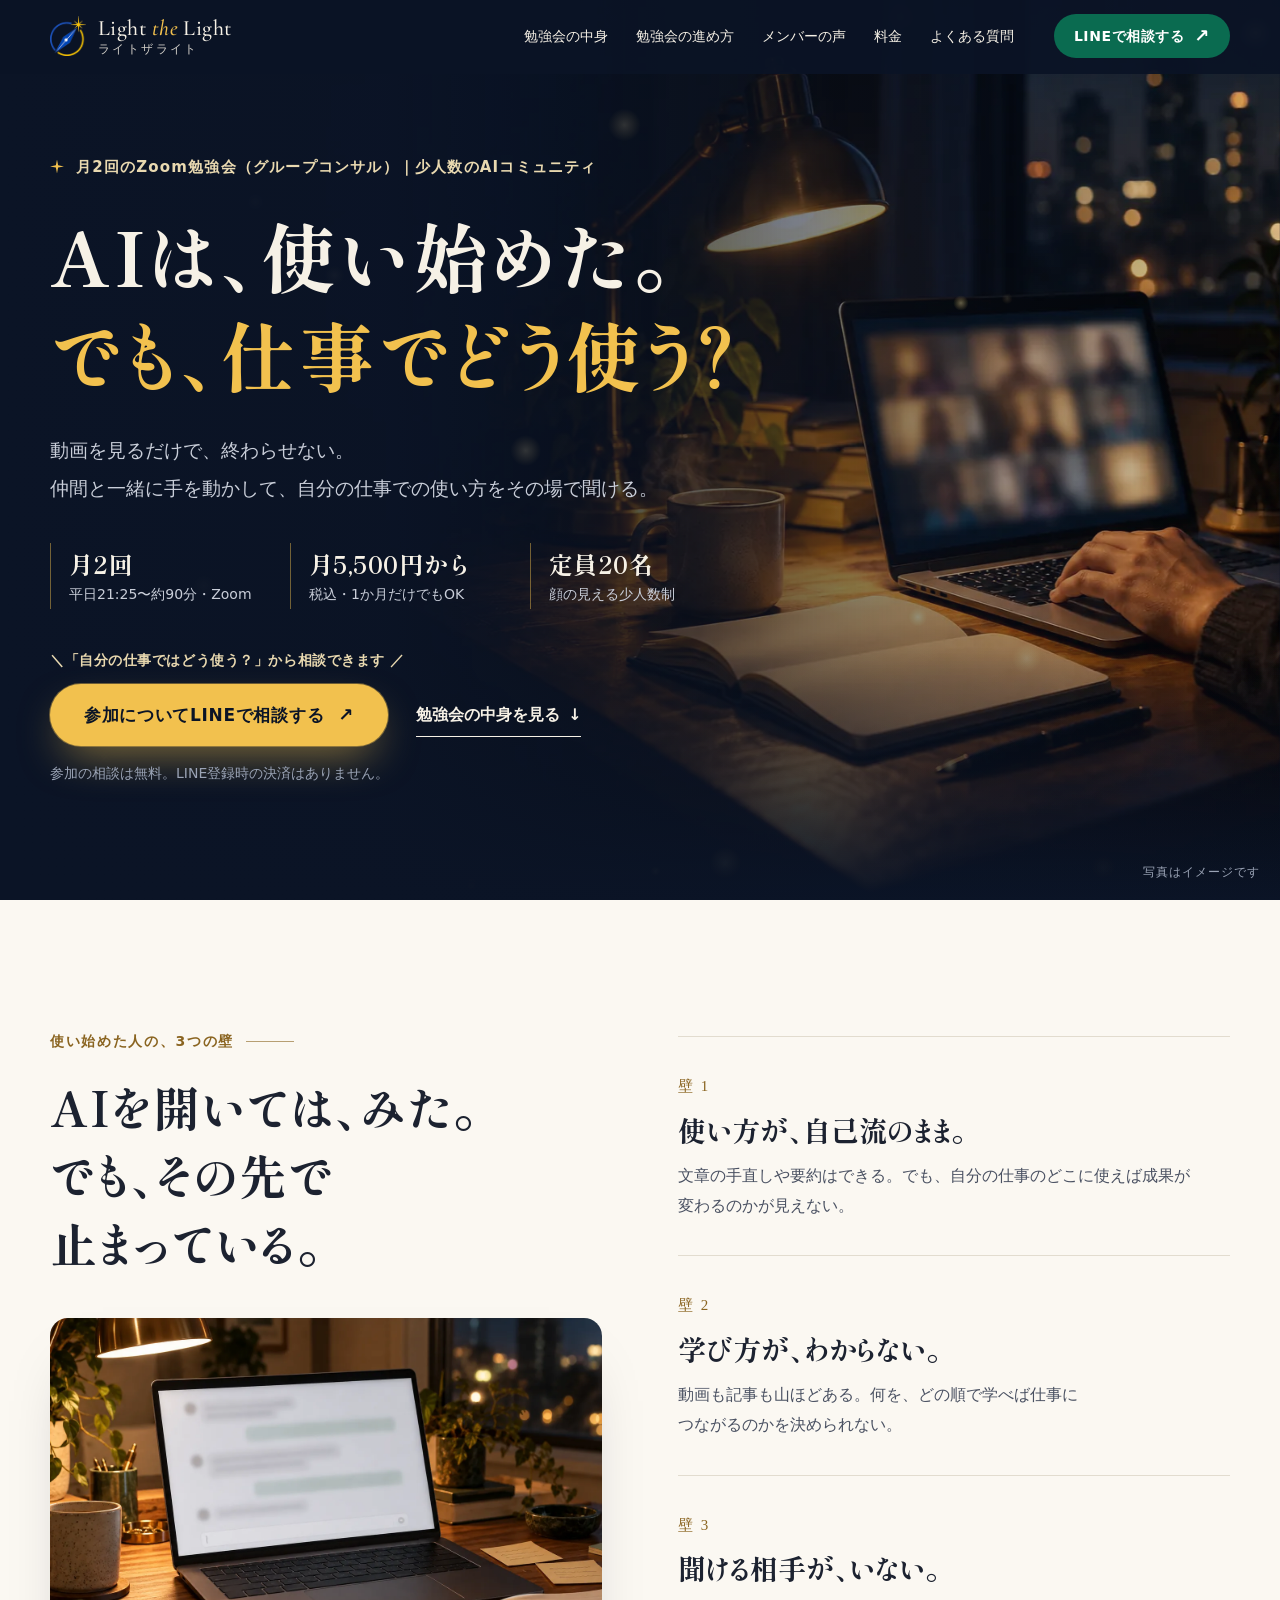
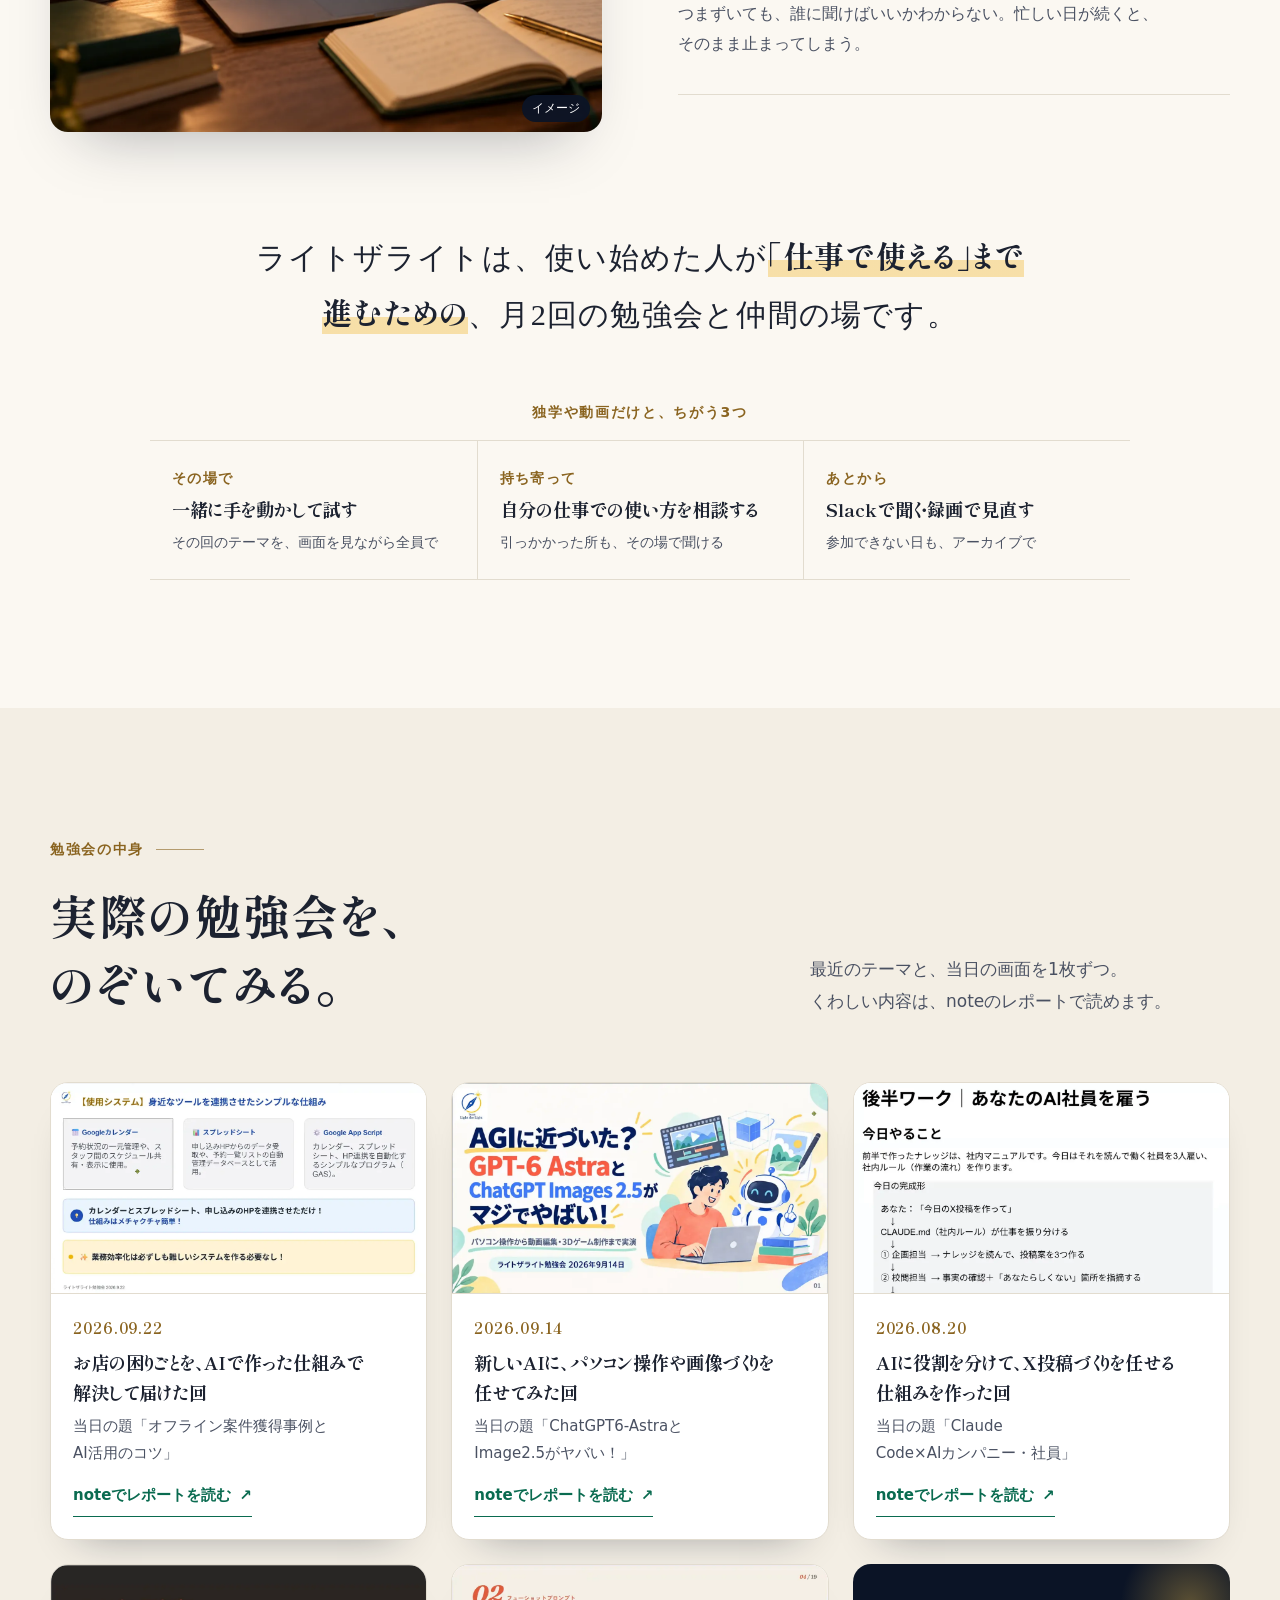
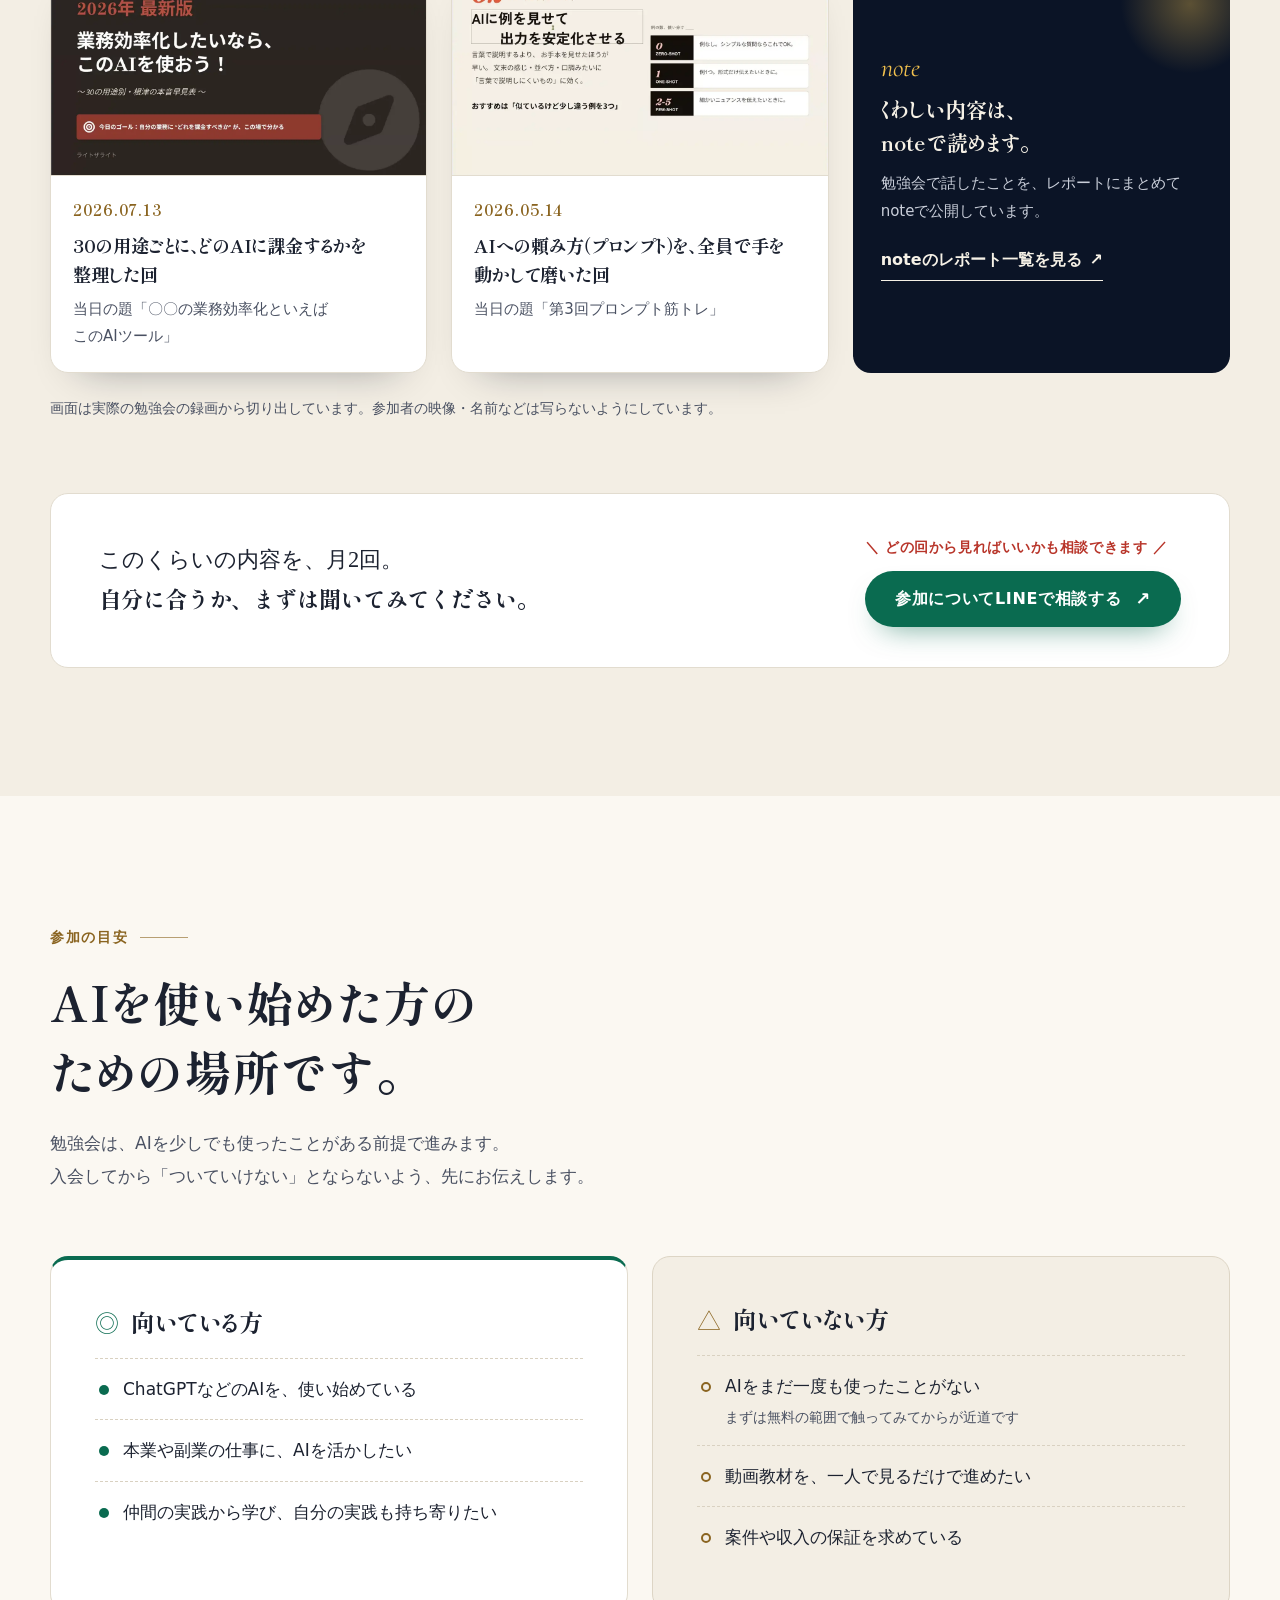
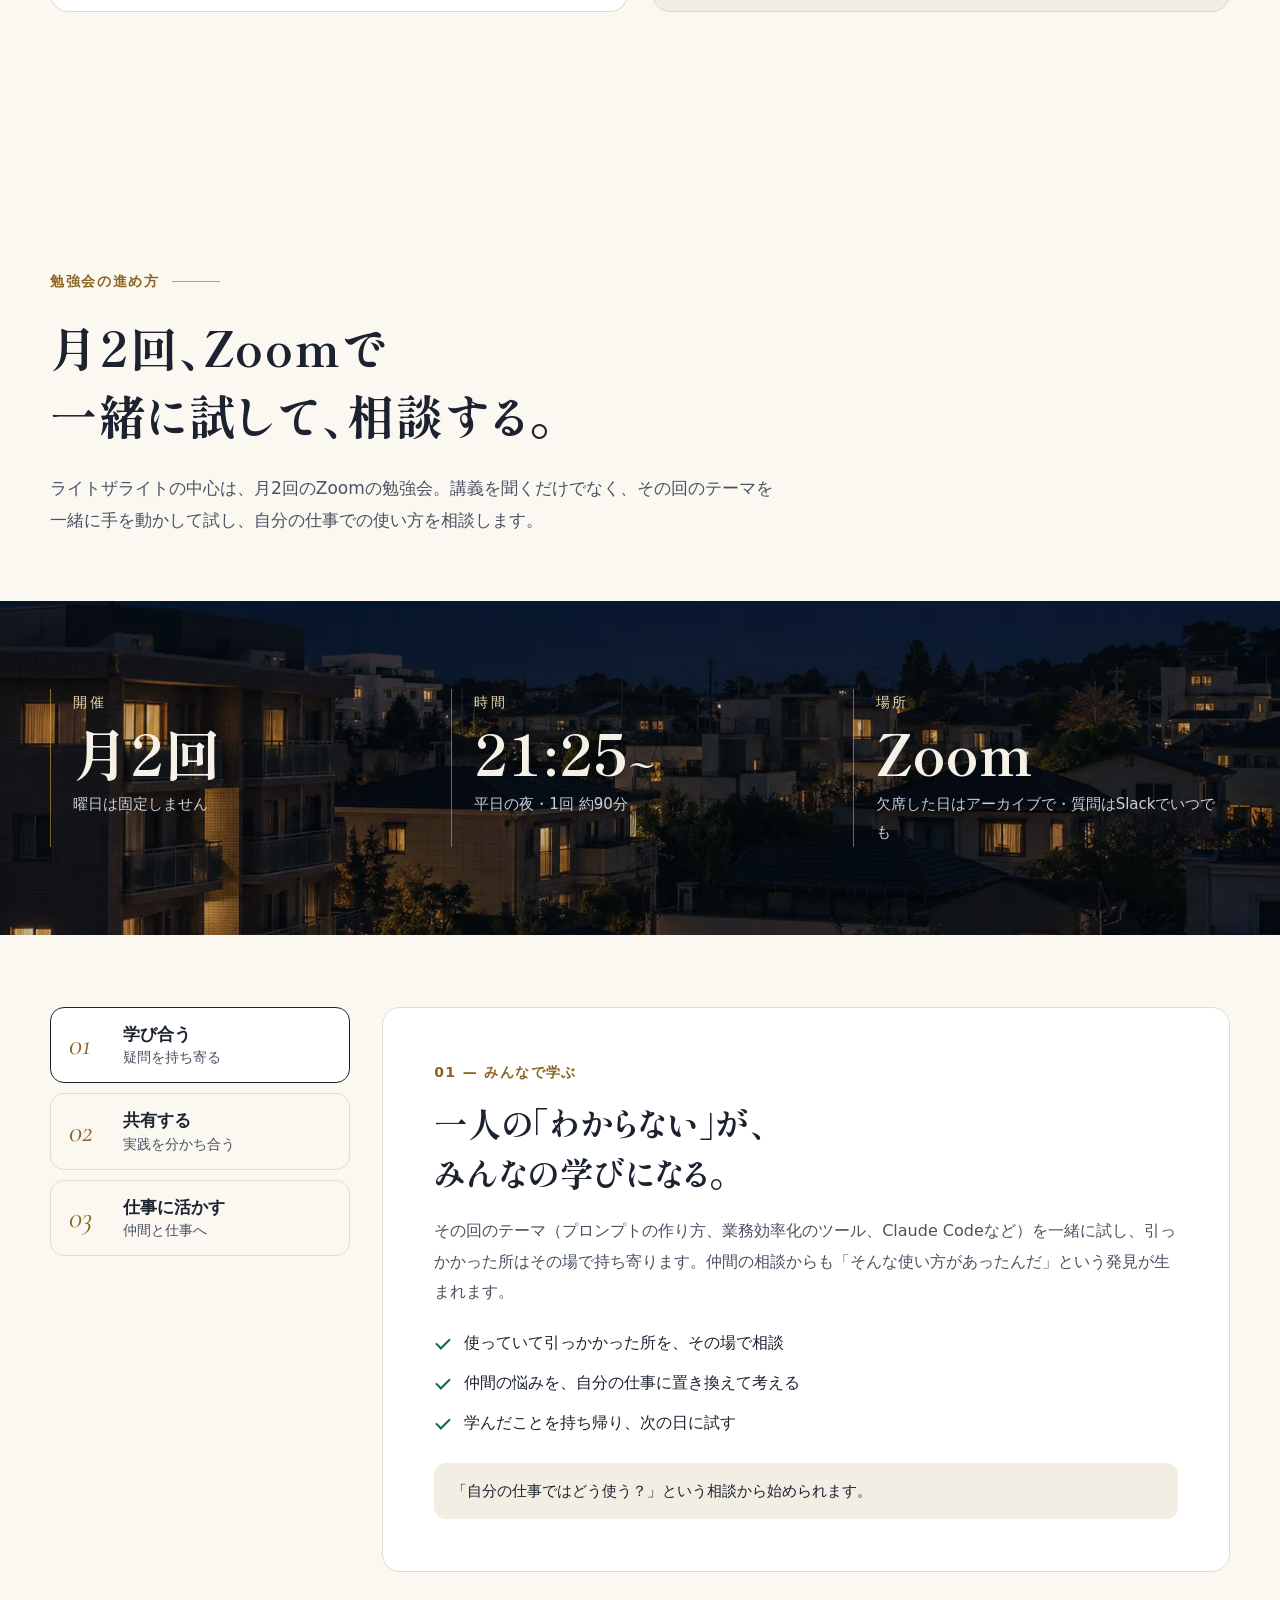
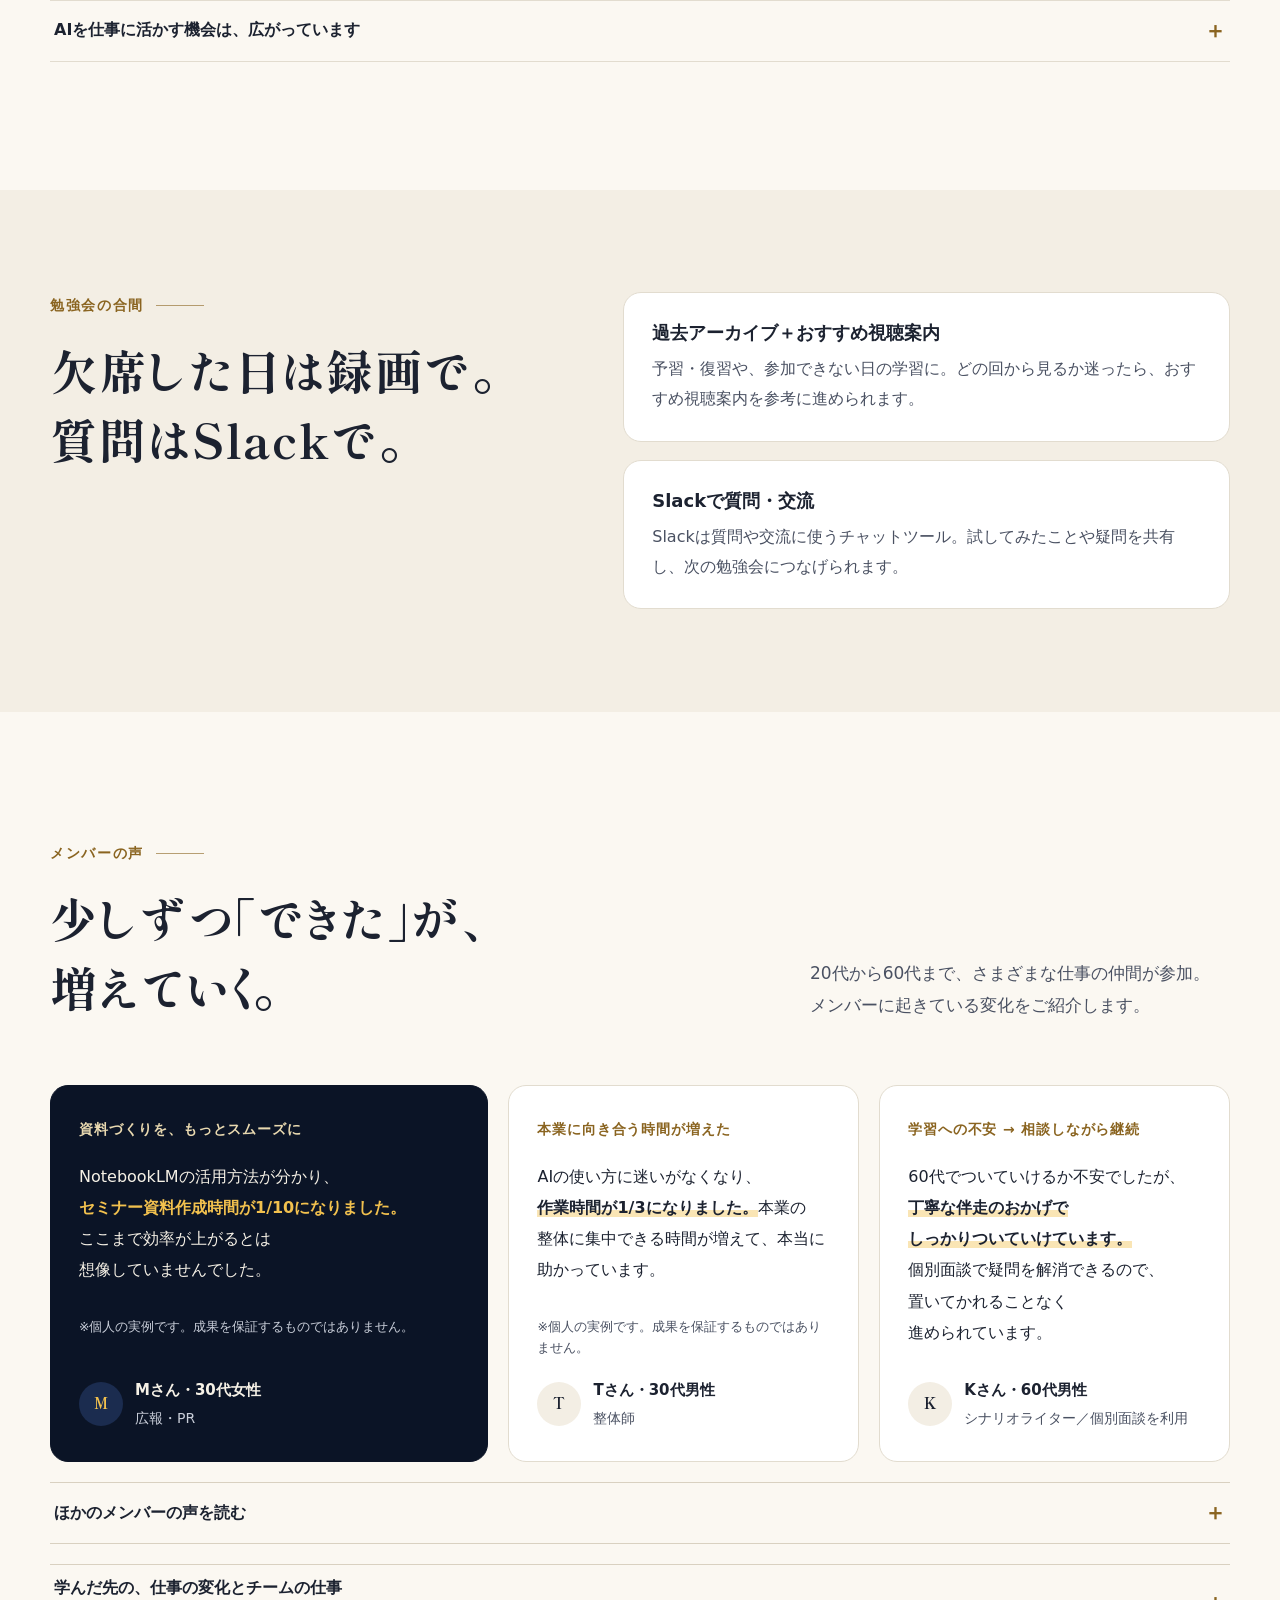
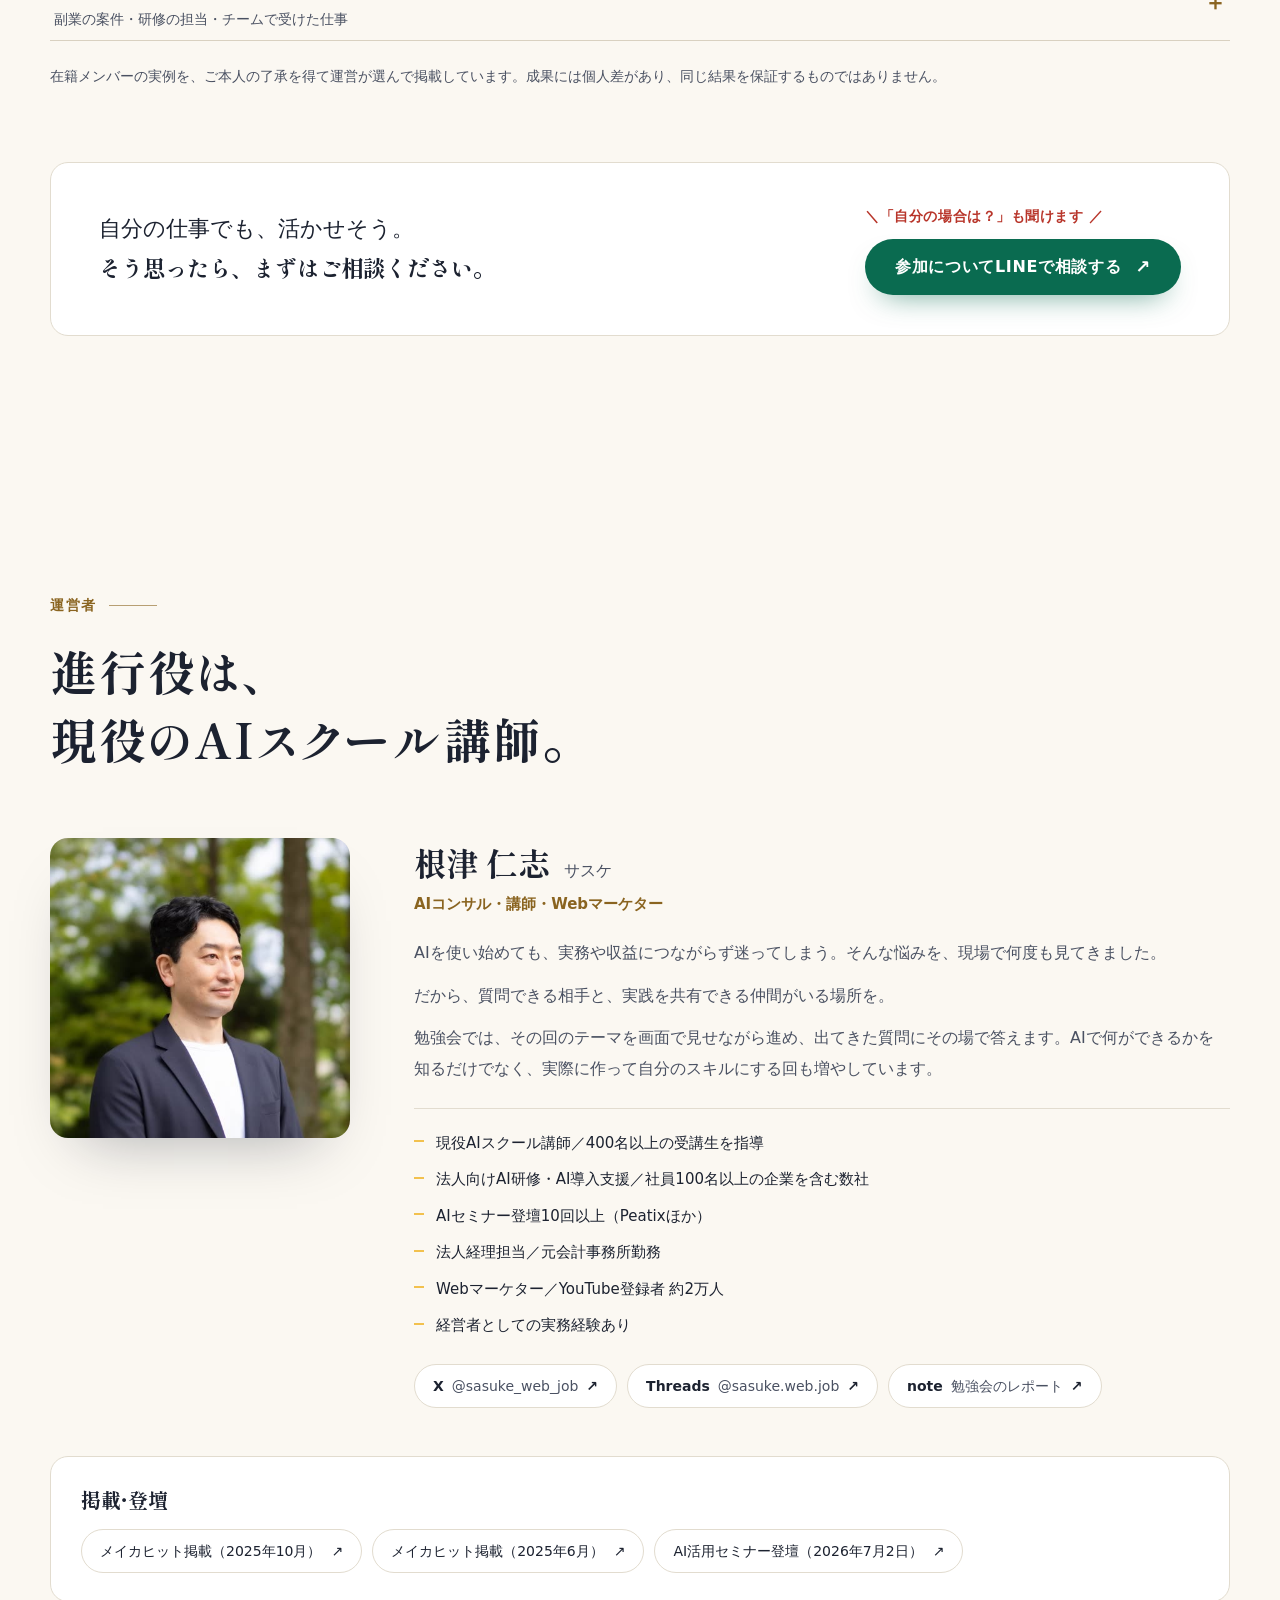
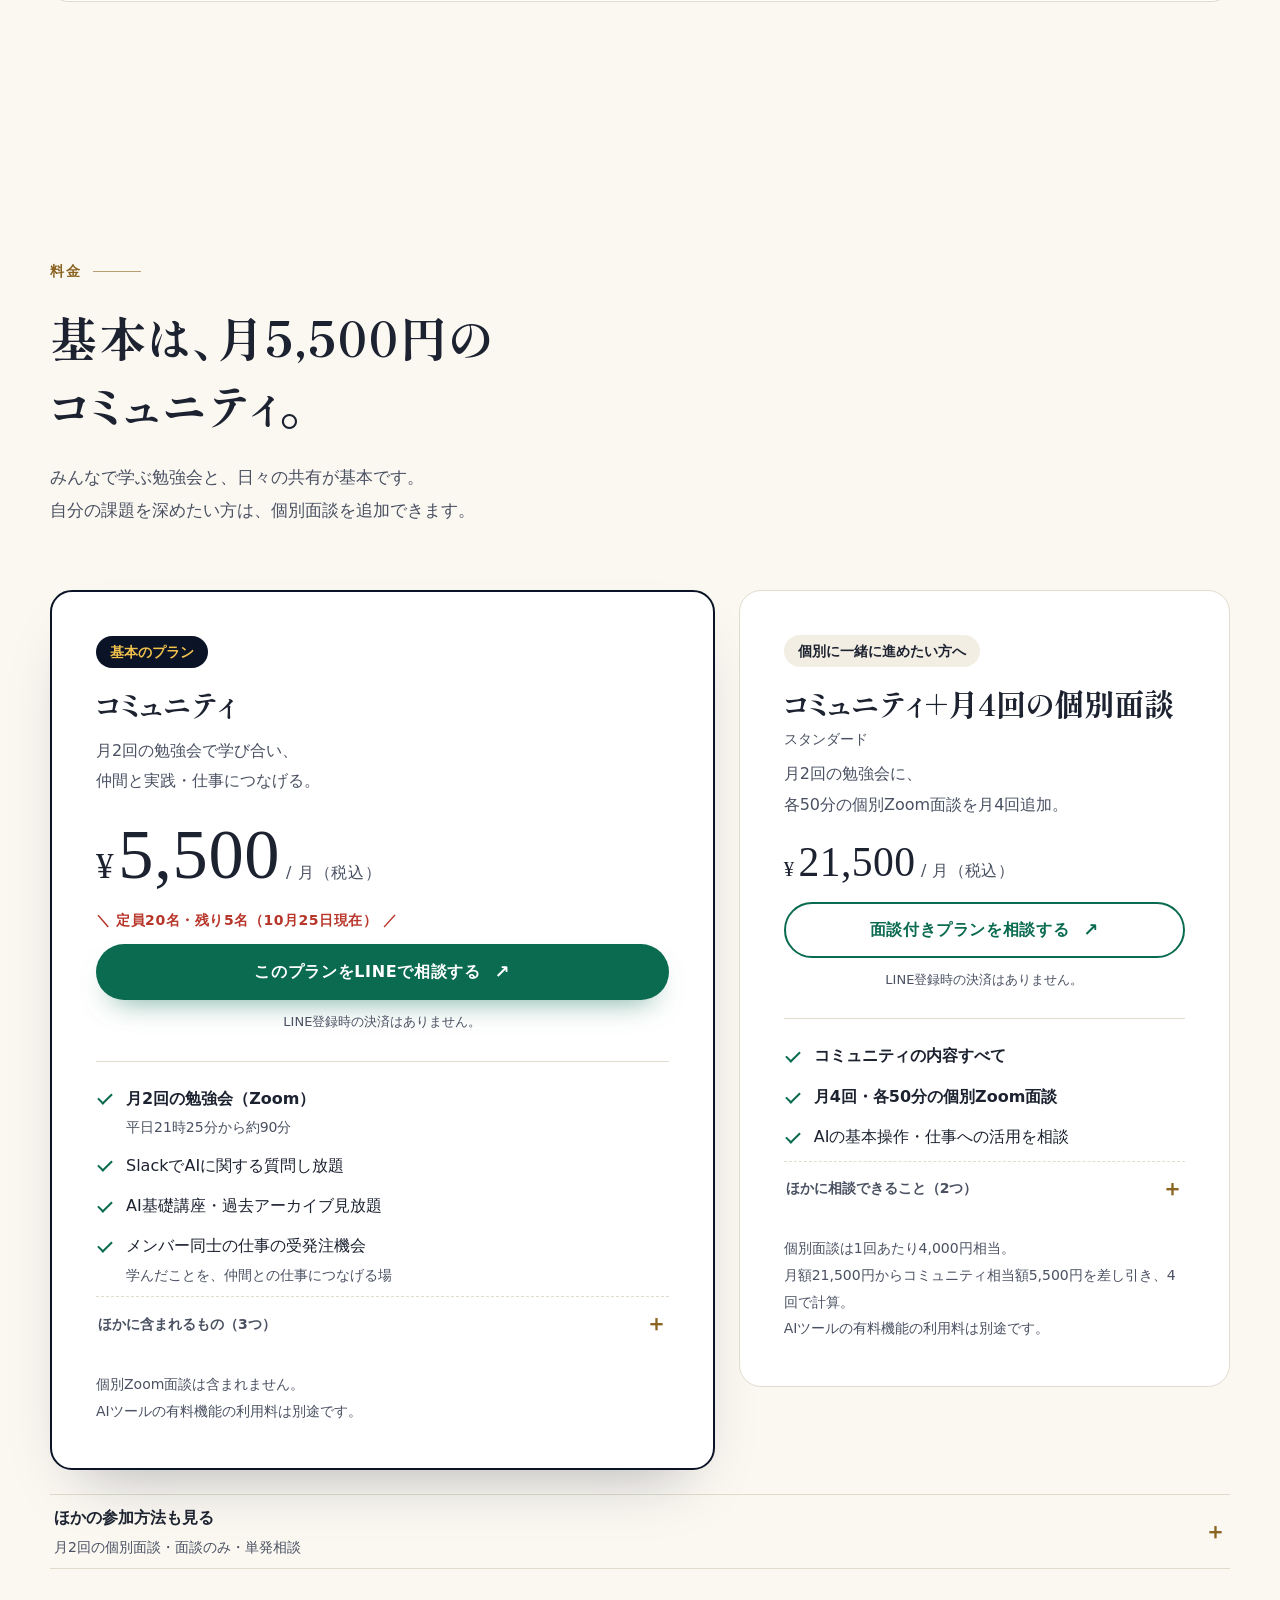
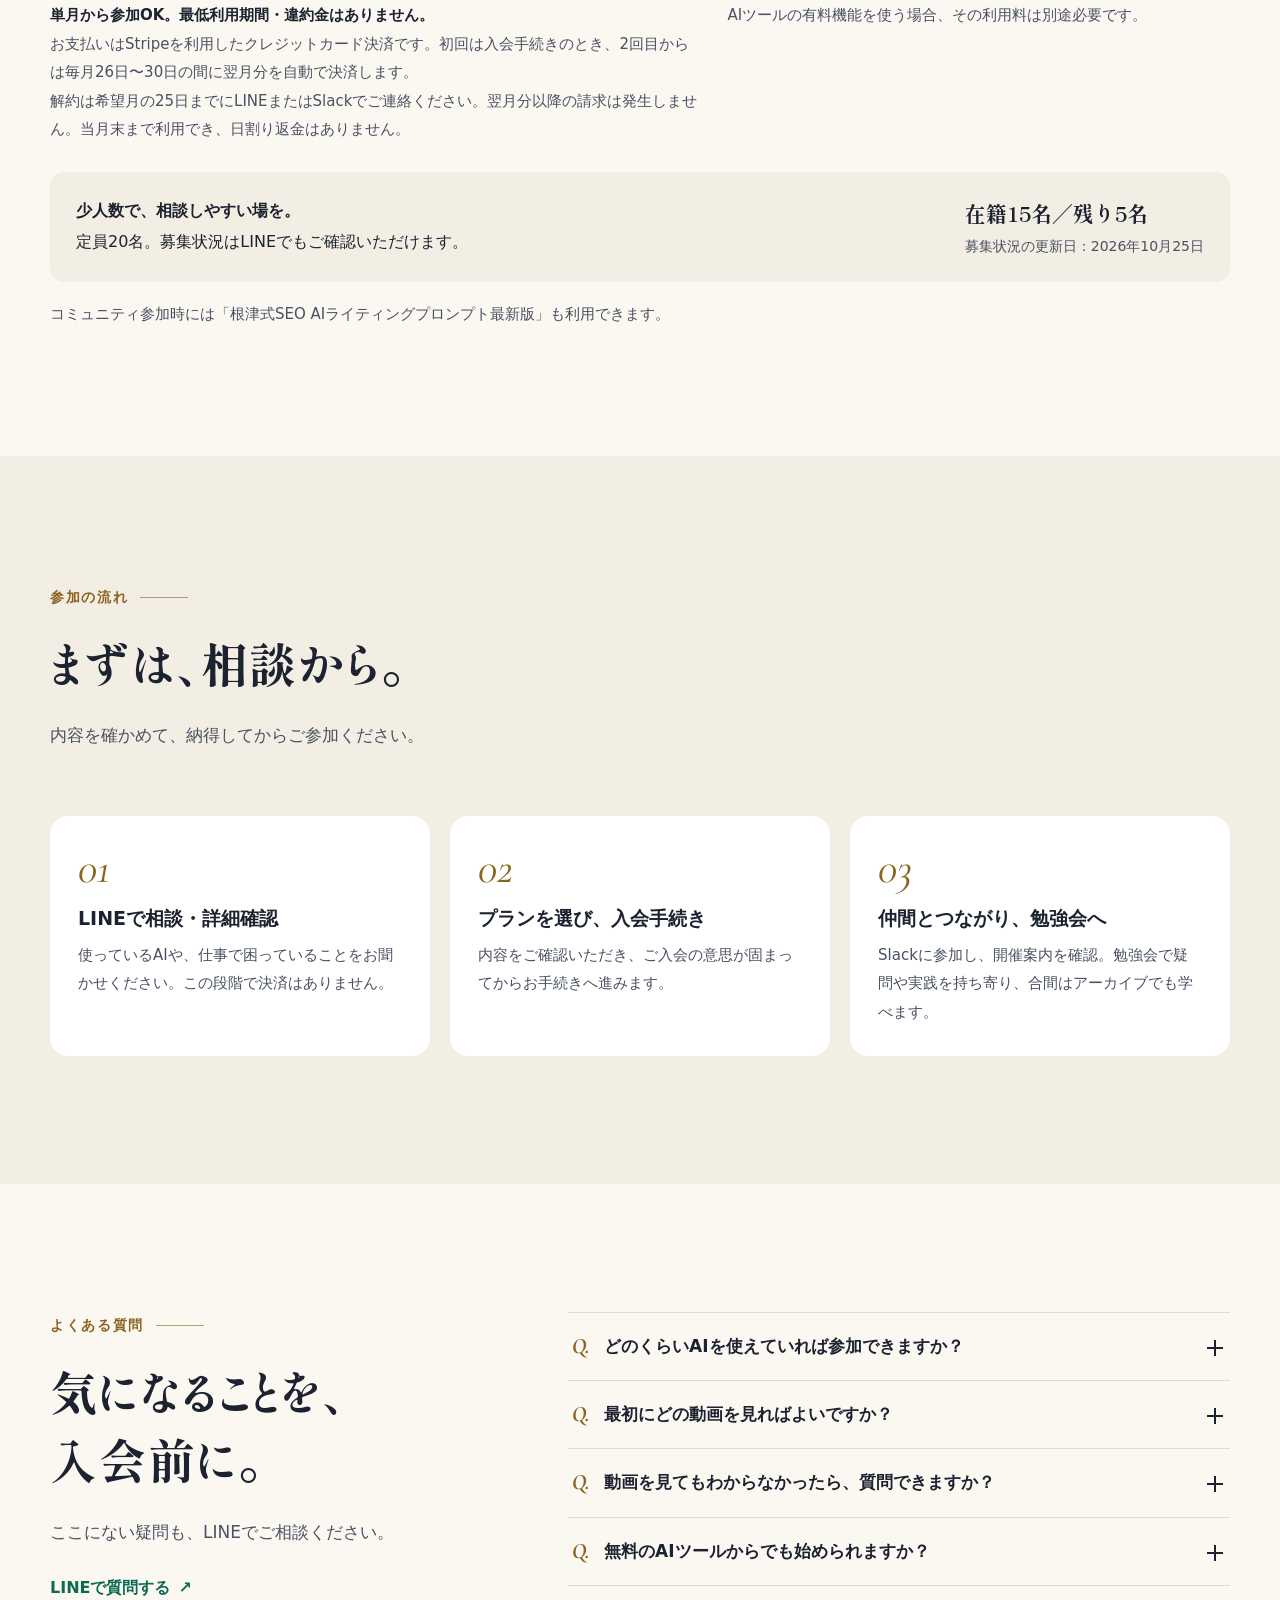
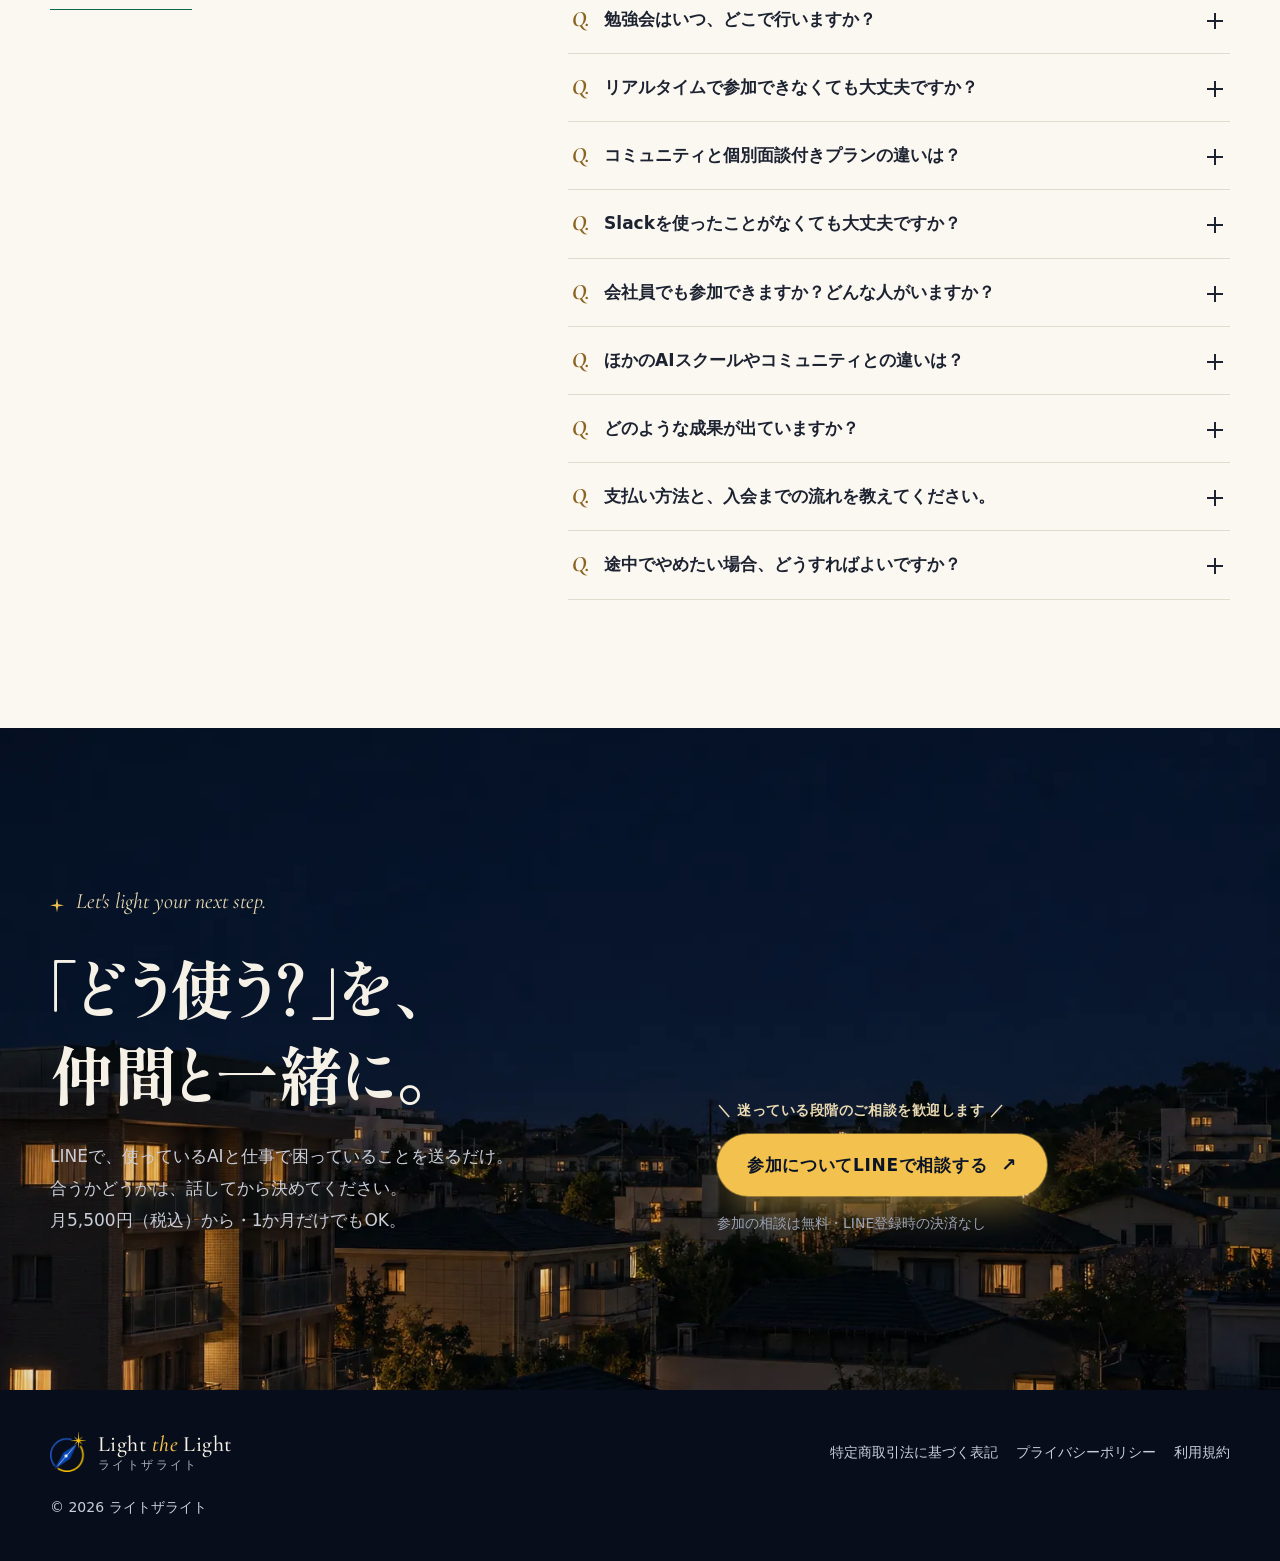
==== commit 0af9f451: "LPの言葉を見直し：最初の画面のリードを「動画を見るだけで、終わらせない。」に（独学・動画とのちがいを最初に）・呼び名を「勉強会」にそろえる（最初の画面だけ「勉強会（グループコンサル）」、グルコンは画" ====
--- a/index.html
+++ b/index.html
@@ -6,7 +6,7 @@
   <meta name="theme-color" content="#0B1426">
   <script src="tags.js" async></script>
   <title>AIを使い始めた人の、少人数オンライン勉強会｜ライトザライト</title>
-  <meta name="description" content="AIを使い始めたけれど、仕事でどう使えばいいか・どう学べばいいかわからない方へ。月2回・平日21時25分からのZoomグループコンサルで、仲間の実践を見て自分の仕事に持ち帰る少人数コミュニティ。月5,500円から。">
+  <meta name="description" content="AIを使い始めたけれど、仕事でどう使えばいいか・どう学べばいいかわからない方へ。月2回・平日21時25分からのZoom勉強会（グループコンサル）で、仲間と一緒に手を動かし、自分の仕事での使い方をその場で聞ける少人数コミュニティ。月5,500円（税込）から。">
   <link rel="canonical" href="https://sasukewebjob-ai.github.io/light-the-light-lp/">
   <link rel="icon" href="favicon.ico" sizes="any">
   <link rel="icon" type="image/png" sizes="64x64" href="favicon-64.png">
@@ -14,26 +14,26 @@
   <meta property="og:type" content="website">
   <meta property="og:url" content="https://sasukewebjob-ai.github.io/light-the-light-lp/">
   <meta property="og:title" content="AIは、使い始めた。でも、仕事でどう使う？｜ライトザライト">
-  <meta property="og:description" content="使い方も、学び方も、ひとりで迷わない。月2回のZoomグルコンで仲間の実践を見て、自分の仕事に持ち帰る少人数コミュニティ。月5,500円から。">
-  <meta property="og:image" content="https://sasukewebjob-ai.github.io/light-the-light-lp/ogp-2026-10.jpg">
+  <meta property="og:description" content="動画を見るだけで、終わらせない。月2回のZoom勉強会で仲間と一緒に手を動かし、自分の仕事での使い方をその場で聞ける少人数コミュニティ。月5,500円（税込）から。">
+  <meta property="og:image" content="https://sasukewebjob-ai.github.io/light-the-light-lp/ogp-2026-10-26.jpg">
   <meta property="og:image:width" content="1200">
   <meta property="og:image:height" content="630">
-  <meta property="og:image:alt" content="AIは、使い始めた。でも、仕事でどう使う？ 月2回のZoomグルコン｜ライトザライト">
+  <meta property="og:image:alt" content="AIは、使い始めた。でも、仕事でどう使う？ 動画を見るだけで、終わらせない。月2回のZoom勉強会｜ライトザライト">
   <meta property="og:locale" content="ja_JP">
   <meta property="og:site_name" content="ライトザライト">
   <meta name="twitter:card" content="summary_large_image">
   <meta name="twitter:title" content="AIは、使い始めた。でも、仕事でどう使う？｜ライトザライト">
-  <meta name="twitter:description" content="月2回のZoomグルコンで、仲間の実践を見て自分の仕事に持ち帰る。月5,500円から。">
-  <meta name="twitter:image" content="https://sasukewebjob-ai.github.io/light-the-light-lp/ogp-2026-10.jpg">
+  <meta name="twitter:description" content="月2回のZoom勉強会で、仲間と一緒に手を動かし、自分の仕事での使い方をその場で聞ける。月5,500円（税込）から。">
+  <meta name="twitter:image" content="https://sasukewebjob-ai.github.io/light-the-light-lp/ogp-2026-10-26.jpg">
   <link rel="preconnect" href="https://fonts.googleapis.com">
   <link rel="preconnect" href="https://fonts.gstatic.com" crossorigin>
-  <!-- 見出しの明朝は使う文字だけ（node scripts/font-subset.js で作る）。本文は端末の書体 --><!-- font-subset:start --><link href="https://fonts.googleapis.com/css2?family=Shippori+Mincho+B1:wght@700&amp;display=swap&amp;text='%2C-.0123456789%3AACGIKLMPQSTZacdeghiklmnoprstuxy%C2%A5%C3%97%E2%96%B3%E2%97%8E%E3%80%81%E3%80%82%E3%80%87%E3%80%8C%E3%80%8D%E3%80%9C%E3%81%84%E3%81%86%E3%81%88%E3%81%8B%E3%81%8C%E3%81%8D%E3%81%8F%E3%81%91%E3%81%93%E3%81%94%E3%81%95%E3%81%97%E3%81%99%E3%81%9A%E3%81%9B%E3%81%9D%E3%81%9E%E3%81%9F%E3%81%A0%E3%81%A1%E3%81%A3%E3%81%A4%E3%81%A6%E3%81%A7%E3%81%A8%E3%81%A9%E3%81%AA%E3%81%AB%E3%81%AE%E3%81%AF%E3%81%B0%E3%81%B3%E3%81%B6%E3%81%B8%E3%81%BB%E3%81%BE%E3%81%BF%E3%82%80%E3%82%81%E3%82%82%E3%82%89%E3%82%8A%E3%82%8B%E3%82%8F%E3%82%92%E3%82%93%E3%82%A3%E3%82%A4%E3%82%AA%E3%82%AB%E3%82%AF%E3%82%B3%E3%82%B6%E3%82%B9%E3%83%81%E3%83%84%E3%83%86%E3%83%88%E3%83%8B%E3%83%90%E3%83%91%E3%83%95%E3%83%97%E3%83%9F%E3%83%A0%E3%83%A4%E3%83%A5%E3%83%A9%E3%83%AB%E3%83%AC%E3%83%AD%E3%83%B3%E3%83%BB%E3%83%BC%E4%B8%80%E4%BA%8B%E4%BA%BA%E4%BB%81%E4%BB%95%E4%BB%B2%E4%BB%B6%E4%BC%9A%E4%BD%BF%E4%BE%8B%E5%80%8B%E5%85%88%E5%85%A5%E5%86%85%E5%86%86%E5%88%86%E5%88%A5%E5%89%8D%E5%8A%B9%E5%8B%89%E5%8B%95%E5%8B%99%E5%8C%96%E5%8F%97%E5%90%88%E5%90%8D%E5%90%91%E5%93%A1%E5%95%8F%E5%9B%9E%E5%9B%B0%E5%9C%A8%E5%9F%BA%E5%A0%B4%E5%A2%97%E5%A3%81%E5%A3%87%E5%A4%89%E5%A7%8B%E5%AD%A6%E5%AE%9A%E5%AE%9F%E5%AE%B9%E5%AF%84%E5%B0%91%E5%B1%8A%E5%B7%B1%E5%B8%AB%E5%B8%AD%E5%BA%83%E5%BC%B7%E5%BD%B9%E5%BE%97%E5%BF%97%E6%80%9D%E6%89%80%E6%89%8B%E6%8C%81%E6%8E%B2%E6%96%B9%E6%97%A5%E6%9C%88%E6%9C%AC%E6%A0%B9%E6%A1%88%E6%A5%AD%E6%AC%A0%E6%AC%A1%E6%AD%A2%E6%AD%A9%E6%AE%8B%E6%B0%97%E6%B4%A5%E6%B4%BB%E6%B5%81%E7%8D%B2%E7%8E%87%E7%8F%BE%E7%94%A8%E7%94%BB%E7%99%BB%E7%9B%B4%E7%9B%B8%E7%A4%BE%E7%A8%8E%E7%AC%AC%E7%AD%8B%E7%B1%8D%E7%B7%92%E8%81%9E%E8%87%AA%E8%A1%8C%E8%A6%8B%E8%A9%A6%E8%AA%AD%E8%AB%87%E8%AC%9B%E8%B3%AA%E8%BC%89%E8%BE%BC%E9%80%B2%E9%8C%B2%E9%96%8B%E9%96%93%E9%9A%9B%E9%9D%A2%EF%BC%81%EF%BC%88%EF%BC%89%EF%BC%8B%EF%BC%8F%EF%BC%9F" rel="stylesheet"><!-- font-subset:end -->
+  <!-- 見出しの明朝は使う文字だけ（node scripts/font-subset.js で作る）。本文は端末の書体 --><!-- font-subset:start --><link href="https://fonts.googleapis.com/css2?family=Shippori+Mincho+B1:wght@700&amp;display=swap&amp;text='%2C.0123456789%3AAIKLMQSTXZaceghiklmnoprstuxy%C2%A5%E2%96%B3%E2%97%8E%E3%80%81%E3%80%82%E3%80%8C%E3%80%8D%E3%80%9C%E3%81%84%E3%81%86%E3%81%88%E3%81%8A%E3%81%8B%E3%81%8C%E3%81%8D%E3%81%8F%E3%81%91%E3%81%93%E3%81%94%E3%81%95%E3%81%97%E3%81%99%E3%81%9A%E3%81%9B%E3%81%9D%E3%81%9E%E3%81%9F%E3%81%A0%E3%81%A1%E3%81%A3%E3%81%A4%E3%81%A5%E3%81%A6%E3%81%A7%E3%81%A8%E3%81%A9%E3%81%AA%E3%81%AB%E3%81%AE%E3%81%AF%E3%81%B3%E3%81%B6%E3%81%B8%E3%81%BB%E3%81%BE%E3%81%BF%E3%82%80%E3%82%81%E3%82%82%E3%82%84%E3%82%89%E3%82%8A%E3%82%8B%E3%82%8F%E3%82%92%E3%82%93%E3%82%A3%E3%82%A4%E3%82%AF%E3%82%B3%E3%82%B6%E3%82%B9%E3%82%BD%E3%83%81%E3%83%86%E3%83%88%E3%83%8B%E3%83%91%E3%83%97%E3%83%9F%E3%83%A0%E3%83%A5%E3%83%A9%E3%83%AB%E3%83%AD%E3%83%B3%E3%83%BB%E3%83%BC%E4%B8%80%E4%BA%8B%E4%BA%BA%E4%BB%81%E4%BB%95%E4%BB%B2%E4%BB%BB%E4%BC%9A%E4%BD%9C%E4%BD%BF%E5%80%8B%E5%83%8F%E5%85%88%E5%85%A5%E5%85%A8%E5%86%85%E5%86%86%E5%88%86%E5%88%A5%E5%89%8D%E5%89%B2%E5%8B%89%E5%8B%95%E5%8C%96%E5%8F%97%E5%90%88%E5%90%8D%E5%90%91%E5%93%A1%E5%95%8F%E5%9B%9E%E5%9B%B0%E5%9C%A8%E5%9F%BA%E5%A0%B4%E5%A2%97%E5%A3%81%E5%A3%87%E5%A4%89%E5%A7%8B%E5%AD%A6%E5%AE%9A%E5%AE%9F%E5%AE%B9%E5%AF%84%E5%B0%91%E5%B1%8A%E5%B7%B1%E5%B8%AB%E5%B8%AD%E5%BA%83%E5%BA%97%E5%BC%B7%E5%BD%B9%E5%BF%97%E6%80%9D%E6%89%80%E6%89%8B%E6%8A%95%E6%8C%81%E6%8E%B2%E6%93%8D%E6%95%B4%E6%96%B0%E6%96%B9%E6%97%A5%E6%9C%88%E6%9C%AC%E6%A0%B9%E6%AC%A0%E6%AD%A2%E6%AE%8B%E6%B0%97%E6%B1%BA%E6%B4%A5%E6%B4%BB%E6%B5%81%E7%8F%BE%E7%90%86%E7%94%A8%E7%94%BB%E7%99%BB%E7%9B%B4%E7%9B%B8%E7%A3%A8%E7%A8%8E%E7%A8%BF%E7%B1%8D%E7%B5%84%E7%B7%92%E8%81%9E%E8%87%AA%E8%A1%8C%E8%A6%8B%E8%A7%A3%E8%A9%A6%E8%AA%AD%E8%AA%B2%E8%AB%87%E8%AC%9B%E8%B3%AA%E8%BC%89%E8%BE%BC%E9%80%94%E9%80%B2%E9%87%91%E9%8C%B2%E9%96%8B%E9%96%93%E9%9A%9B%E9%9D%A2%E9%A0%BC%EF%BC%88%EF%BC%89%EF%BC%8B%EF%BC%8F%EF%BC%9F" rel="stylesheet"><!-- font-subset:end -->
   <link href="https://fonts.googleapis.com/css2?family=Cormorant+Garamond:ital,wght@1,500&display=swap" rel="stylesheet">
   <link rel="preload" as="image" href="img/hero-night.webp" fetchpriority="high">
   <link rel="stylesheet" href="lp.css">
   <script src="lp.js" defer></script>
   <script type="application/ld+json">
-  {"@context":"https://schema.org","@type":"Organization","name":"ライトザライト","alternateName":"Team Light the Light","url":"https://sasukewebjob-ai.github.io/light-the-light-lp/","logo":"https://sasukewebjob-ai.github.io/light-the-light-lp/logo-mark.png","description":"AIを使い始めた人が、月2回のZoomグループコンサルで仲間と実践を共有し、仕事への活用・収益化を目指す少人数制のAIコミュニティ。","founder":{"@type":"Person","name":"根津 仁志","jobTitle":"AIコンサル・講師・Webマーケター","sameAs":["https://x.com/sasuke_web_job","https://www.threads.com/@sasuke.web.job","https://note.com/famous_dill9097"]},"contactPoint":{"@type":"ContactPoint","contactType":"customer support","url":"https://lin.ee/Y7OfHPe","availableLanguage":["Japanese"]}}
+  {"@context":"https://schema.org","@type":"Organization","name":"ライトザライト","alternateName":"Team Light the Light","url":"https://sasukewebjob-ai.github.io/light-the-light-lp/","logo":"https://sasukewebjob-ai.github.io/light-the-light-lp/logo-mark.png","description":"AIを使い始めた人が、月2回のZoom勉強会（グループコンサル）で仲間と実践を共有し、仕事への活用・収益化を目指す少人数制のAIコミュニティ。","founder":{"@type":"Person","name":"根津 仁志","jobTitle":"AIコンサル・講師・Webマーケター","sameAs":["https://x.com/sasuke_web_job","https://www.threads.com/@sasuke.web.job","https://note.com/famous_dill9097"]},"contactPoint":{"@type":"ContactPoint","contactType":"customer support","url":"https://lin.ee/Y7OfHPe","availableLanguage":["Japanese"]}}
   </script>
 </head>
 <body>
@@ -62,7 +62,7 @@
       <span class="brand-text"><span class="brand-word">Light <i>the</i> Light</span><small>ライトザライト</small></span>
     </a>
     <nav class="main-nav" aria-label="ページ内のご案内">
-      <a href="#sessions">勉強会の中身</a><a href="#learning">グルコンの進め方</a><a href="#results">メンバーの声</a><a href="#pricing">料金</a><a href="#faq">よくある質問</a>
+      <a href="#sessions">勉強会の中身</a><a href="#learning">勉強会の進め方</a><a href="#results">メンバーの声</a><a href="#pricing">料金</a><a href="#faq">よくある質問</a>
     </nav>
     <a class="button button-small" href="https://lin.ee/Y7OfHPe" target="_blank" rel="noopener" data-cta="nav">LINEで相談する<span aria-hidden="true">↗</span></a>
   </div>
@@ -76,12 +76,12 @@
     <canvas class="hero-lights" id="heroLights"></canvas>
   </div>
   <div class="container hero-inner">
-    <p class="hero-eyebrow"><span class="star-dot" aria-hidden="true"></span><span>月2回のZoomグループコンサル<span class="eyebrow-sep" aria-hidden="true">｜</span><br class="sp-only">少人数のAIコミュニティ</span></p>
+    <p class="hero-eyebrow"><span class="star-dot" aria-hidden="true"></span><span>月2回のZoom勉強会（グループコンサル）<span class="eyebrow-sep" aria-hidden="true">｜</span><br class="sp-only">少人数のAIコミュニティ</span></p>
     <h1 id="hero-title">AIは、使い始めた。<br><span>でも、仕事で<br class="sp-only">どう使う？</span></h1>
-    <p class="hero-lead">使い方も、学び方も、ひとりで迷わない。<br>仲間と一緒に試して、<br class="sp-only">自分の仕事での使い方をその場で聞ける。</p>
+    <p class="hero-lead">動画を見るだけで、終わらせない。<br>仲間と一緒に手を動かして、<br class="sp-only">自分の仕事での使い方をその場で聞ける。</p>
     <ul class="hero-facts">
       <li><strong>月2回</strong><span>平日21:25〜約90分・Zoom</span></li>
-      <li><strong>月5,500円</strong><span>から・単月から参加OK</span></li>
+      <li><strong>月5,500円から</strong><span>税込・<span class="nowrap">1か月だけでもOK</span></span></li>
       <li><strong>定員20名</strong><span>顔の見える少人数制</span></li>
     </ul>
     <p class="cta-nudge">＼「自分の仕事ではどう使う？」から相談できます ／</p>
@@ -89,7 +89,7 @@
       <a class="button button-lamp" href="https://lin.ee/Y7OfHPe" target="_blank" rel="noopener" data-cta="hero" data-cta-role="primary">参加についてLINEで相談する<span aria-hidden="true">↗</span></a>
       <a class="text-link text-link-night" href="#sessions">勉強会の中身を見る<span aria-hidden="true">↓</span></a>
     </div>
-    <p class="hero-micro">LINE登録時の決済はありません。</p>
+    <p class="hero-micro">参加の相談は無料。LINE登録時の決済はありません。</p>
   </div>
   <p class="hero-caption">写真はイメージです</p>
 </section>
@@ -98,7 +98,7 @@
   <div class="container walls-grid">
     <div class="walls-head reveal">
       <p class="kicker">使い始めた人の、3つの壁</p>
-      <h2 id="walls-title">開いては、みた。<br>でも、その先で<br class="sp-only">止まっている。</h2>
+      <h2 id="walls-title">AIを開いては、みた。<br>でも、その先で<br class="sp-only">止まっている。</h2>
       <figure class="walls-photo">
         <img src="img/stuck.webp" width="1536" height="1024" alt="AIのチャット画面を開いたまま、入力欄が空になっている夜の机の上" loading="lazy" decoding="async">
         <figcaption>イメージ</figcaption>
@@ -111,10 +111,11 @@
     </ol>
   </div>
   <div class="container"><p class="walls-bridge reveal">ライトザライトは、使い始めた人が<strong>「仕事で使える」まで進むための</strong>、月2回の勉強会と仲間の場です。</p>
-    <ol class="session-flow reveal" aria-label="1回のグルコン（約90分）でやること">
+    <p class="flow-caption reveal" id="flow-caption">独学や動画だけと、ちがう3つ</p>
+    <ol class="session-flow reveal" aria-labelledby="flow-caption">
       <li><span>その場で</span><strong>一緒に手を動かして試す</strong><small>その回のテーマを、画面を見ながら全員で</small></li>
       <li><span>持ち寄って</span><strong>自分の仕事での使い方を相談する</strong><small>引っかかった所も、その場で聞ける</small></li>
-      <li><span>あとから</span><strong>録画で見直す・Slackで聞く</strong><small>参加できない日も、アーカイブで</small></li>
+      <li><span>あとから</span><strong>Slackで聞く・録画で見直す</strong><small>参加できない日も、アーカイブで</small></li>
     </ol>
   </div>
 </section>
@@ -127,8 +128,8 @@
       <article class="session" id="session-0922" aria-labelledby="session-0922-title">
         <div class="session-body">
           <time datetime="2026-09-22">2026.09.22</time>
-          <h3 id="session-0922-title">オフライン案件獲得事例とAI活用のコツ</h3>
-          <p class="session-lead">お店の困りごとを、AIで作った仕組みで解決して届けた回</p>
+          <h3 id="session-0922-title">お店の困りごとを、AIで作った仕組みで解決して届けた回</h3>
+          <p class="session-lead">当日の題「オフライン案件獲得事例とAI活用のコツ」</p>
           <a class="text-link session-link" href="https://note.com/famous_dill9097/n/n0f644d0c7776" target="_blank" rel="noopener" aria-label="noteでレポートを読む：オフライン案件獲得事例とAI活用のコツ">noteでレポートを読む<span aria-hidden="true">↗</span></a>
         </div>
         <div class="session-shot"><img src="img/sessions/0922_00360.webp" width="1200" height="669" alt="当日の画面：使ったのは、Googleカレンダー・スプレッドシート・GASの組み合わせ" loading="lazy" decoding="async"></div>
@@ -136,8 +137,8 @@
       <article class="session" id="session-0914" aria-labelledby="session-0914-title">
         <div class="session-body">
           <time datetime="2026-09-14">2026.09.14</time>
-          <h3 id="session-0914-title">ChatGPT6-AstraとImage2.5がヤバい！</h3>
-          <p class="session-lead">新しいAIに、パソコン操作や画像づくりを任せてみた回</p>
+          <h3 id="session-0914-title">新しいAIに、パソコン操作や画像づくりを任せてみた回</h3>
+          <p class="session-lead">当日の題「ChatGPT6-AstraとImage2.5がヤバい！」</p>
           <a class="text-link session-link" href="https://note.com/famous_dill9097/n/n8f940ce85647" target="_blank" rel="noopener" aria-label="noteでレポートを読む：ChatGPT6-AstraとImage2.5がヤバい！">noteでレポートを読む<span aria-hidden="true">↗</span></a>
         </div>
         <div class="session-shot"><img src="img/sessions/0914_00060.webp" width="1200" height="675" alt="当日の画面：その日に出た新しいAIを、仕事の目線で確かめる" loading="lazy" decoding="async"></div>
@@ -145,25 +146,25 @@
       <article class="session" id="session-0820" aria-labelledby="session-0820-title">
         <div class="session-body">
           <time datetime="2026-08-20">2026.08.20</time>
-          <h3 id="session-0820-title">ClaudeCode×AIカンパニー・社員</h3>
-          <p class="session-lead">AIに役割を分けて、X投稿づくりを任せる仕組みを作った回</p>
-          <a class="text-link session-link" href="https://note.com/famous_dill9097/n/n1c635cc9fb46" target="_blank" rel="noopener" aria-label="noteでレポートを読む：ClaudeCode×AIカンパニー・社員">noteでレポートを読む<span aria-hidden="true">↗</span></a>
+          <h3 id="session-0820-title">AIに役割を分けて、X投稿づくりを任せる仕組みを作った回</h3>
+          <p class="session-lead">当日の題「Claude Code×AIカンパニー・社員」</p>
+          <a class="text-link session-link" href="https://note.com/famous_dill9097/n/n1c635cc9fb46" target="_blank" rel="noopener" aria-label="noteでレポートを読む：Claude Code×AIカンパニー・社員">noteでレポートを読む<span aria-hidden="true">↗</span></a>
         </div>
         <div class="session-shot"><img src="img/sessions/0820_00120.webp" width="1200" height="883" alt="当日の画面：後半ワーク「あなたのAI社員を雇う」。今日の完成形" loading="lazy" decoding="async"></div>
       </article>
       <article class="session" id="session-0713" aria-labelledby="session-0713-title">
         <div class="session-body">
           <time datetime="2026-07-13">2026.07.13</time>
-          <h3 id="session-0713-title">〇〇の業務効率化といえばこのAIツール</h3>
-          <p class="session-lead">30の用途ごとに、どのAIに課金するかを整理した回</p>
+          <h3 id="session-0713-title">30の用途ごとに、どのAIに課金するかを整理した回</h3>
+          <p class="session-lead">当日の題「〇〇の業務効率化といえばこのAIツール」</p>
         </div>
         <div class="session-shot"><img src="img/sessions/0713_00060.webp" width="1200" height="675" alt="当日の画面：30の用途別に、本音で整理した早見表" loading="lazy" decoding="async"></div>
       </article>
       <article class="session" id="session-0514" aria-labelledby="session-0514-title">
         <div class="session-body">
           <time datetime="2026-05-14">2026.05.14</time>
-          <h3 id="session-0514-title">第3回プロンプト筋トレ</h3>
-          <p class="session-lead">AIへの頼み方（プロンプト）を、全員で手を動かして磨いた回</p>
+          <h3 id="session-0514-title">AIへの頼み方（プロンプト）を、全員で手を動かして磨いた回</h3>
+          <p class="session-lead">当日の題「第3回プロンプト筋トレ」</p>
         </div>
         <div class="session-shot"><img src="img/sessions/0514_00510.webp" width="1200" height="676" alt="当日の画面：AIに例を見せて、出力を安定させる" loading="lazy" decoding="async"></div>
       </article>
@@ -192,7 +193,7 @@
 
 <section class="section learning" id="learning" aria-labelledby="learning-title">
   <div class="container">
-    <div class="section-heading reveal"><p class="kicker">グルコンの進め方</p><h2 id="learning-title">月2回、Zoomで<br>一緒に試して、相談する。</h2><p>ライトザライトの中心は、月2回のZoomグループコンサル（グルコン）。講義を聞くだけでなく、その回のテーマを一緒に手を動かして試し、自分の仕事での使い方を相談します。</p></div>
+    <div class="section-heading reveal"><p class="kicker">勉強会の進め方</p><h2 id="learning-title">月2回、Zoomで<br>一緒に試して、相談する。</h2><p>ライトザライトの中心は、月2回のZoomの勉強会。講義を聞くだけでなく、その回のテーマを一緒に手を動かして試し、自分の仕事での使い方を相談します。</p></div>
   </div>
   <div class="schedule-band">
     <img src="img/windows.webp" width="1536" height="1024" alt="" aria-hidden="true" loading="lazy" decoding="async">
@@ -204,7 +205,7 @@
   </div>
   <div class="container">
     <div class="learning-path reveal">
-      <div class="step-tabs" aria-label="グルコンでできること">
+      <div class="step-tabs" aria-label="勉強会でできること">
         <button type="button" class="step-tab" id="step-tab-1" data-step="1"><span class="step-number">01</span><span>学び合う<small>疑問を持ち寄る</small></span></button>
         <button type="button" class="step-tab" id="step-tab-2" data-step="2"><span class="step-number">02</span><span>共有する<small>実践を分かち合う</small></span></button>
         <button type="button" class="step-tab" id="step-tab-3" data-step="3"><span class="step-number">03</span><span>仕事に活かす<small>仲間と仕事へ</small></span></button>
@@ -219,7 +220,7 @@
         <article class="step-panel" id="step-panel-2">
           <p class="panel-kicker">02 — 実践を共有する</p><h3>できたことも、困ったことも。<br>持ち寄るほど、学びは広がる。</h3>
           <p>「この作業にAIを使ってみた」「ここでうまくいかなかった」。それぞれの仕事や経験を共有し、自分だけでは思いつかなかった活用法に出会います。</p>
-          <ul class="check-list"><li>メンバーの活用事例や試行錯誤を共有</li><li>職種の違う仲間から、新しい視点をもらう</li><li>グルコンの合間も、Slackで質問・実践報告</li></ul>
+          <ul class="check-list"><li>メンバーの活用事例や試行錯誤を共有</li><li>職種の違う仲間から、新しい視点をもらう</li><li>勉強会の合間も、Slackで質問・実践報告</li></ul>
           <p class="panel-tip">完成した成果だけでなく、試している途中の気づきも学びのきっかけに。</p>
         </article>
         <article class="step-panel" id="step-panel-3">
@@ -241,7 +242,7 @@
     <div class="reveal"><p class="kicker">勉強会の合間</p><h2 id="between-title">欠席した日は録画で。<br>質問はSlackで。</h2></div>
     <div class="between-items">
       <article class="reveal"><h3>過去アーカイブ＋おすすめ視聴案内</h3><p>予習・復習や、参加できない日の学習に。どの回から見るか迷ったら、おすすめ視聴案内を参考に進められます。</p></article>
-      <article class="reveal"><h3>Slackで質問・交流</h3><p>Slackは質問や交流に使うチャットツール。試してみたことや疑問を共有し、次のグルコンにつなげられます。</p></article>
+      <article class="reveal"><h3>Slackで質問・交流</h3><p>Slackは質問や交流に使うチャットツール。試してみたことや疑問を共有し、次の勉強会につなげられます。</p></article>
     </div>
   </div>
 </section>
@@ -290,7 +291,7 @@
     <div class="section-heading reveal"><p class="kicker">運営者</p><h2 id="people-title">進行役は、<br>現役のAIスクール講師。</h2></div>
     <div class="founder reveal">
       <div class="founder-photo"><img src="profile.jpg" width="480" height="484" alt="ライトザライト代表 根津仁志" loading="lazy" decoding="async"></div>
-      <div class="founder-copy"><h3>根津 仁志 <span>サスケ</span></h3><p class="founder-role">AIコンサル・講師・Webマーケター</p><p>AIを使い始めても、実務や収益につながらず迷ってしまう。そんな悩みを、現場で何度も見てきました。</p><p>だから、質問できる相手と、実践を共有できる仲間がいる場所を。一人ひとりの学びを、チームで価値を届ける活動へつなげていきます。</p><ul class="credentials"><li>現役AIスクール講師／400名以上の受講生を指導</li><li>法人向けAI研修・AI導入支援／社員100名以上の企業を含む数社</li><li>AIセミナー登壇10回以上（Peatixほか）</li><li>法人経理担当／元会計事務所勤務</li><li>Webマーケター／YouTube登録者 約2万人</li><li>経営者としての実務経験あり</li></ul><ul class="founder-sns" aria-label="発信しているSNS"><li><a href="https://x.com/sasuke_web_job" target="_blank" rel="noopener">X<small>@sasuke_web_job</small><span aria-hidden="true">↗</span></a></li><li><a href="https://www.threads.com/@sasuke.web.job" target="_blank" rel="noopener">Threads<small>@sasuke.web.job</small><span aria-hidden="true">↗</span></a></li><li><a href="https://note.com/famous_dill9097" target="_blank" rel="noopener">note<small>勉強会のレポート</small><span aria-hidden="true">↗</span></a></li></ul></div>
+      <div class="founder-copy"><h3>根津 仁志 <span>サスケ</span></h3><p class="founder-role">AIコンサル・講師・Webマーケター</p><p>AIを使い始めても、実務や収益につながらず迷ってしまう。そんな悩みを、現場で何度も見てきました。</p><p>だから、質問できる相手と、実践を共有できる仲間がいる場所を。</p><p>勉強会では、その回のテーマを画面で見せながら進め、出てきた質問にその場で答えます。AIで何ができるかを知るだけでなく、実際に作って自分のスキルにする回も増やしています。</p><ul class="credentials"><li>現役AIスクール講師／400名以上の受講生を指導</li><li>法人向けAI研修・AI導入支援／社員100名以上の企業を含む数社</li><li>AIセミナー登壇10回以上（Peatixほか）</li><li>法人経理担当／元会計事務所勤務</li><li>Webマーケター／YouTube登録者 約2万人</li><li>経営者としての実務経験あり</li></ul><ul class="founder-sns" aria-label="発信しているSNS"><li><a href="https://x.com/sasuke_web_job" target="_blank" rel="noopener">X<small>@sasuke_web_job</small><span aria-hidden="true">↗</span></a></li><li><a href="https://www.threads.com/@sasuke.web.job" target="_blank" rel="noopener">Threads<small>@sasuke.web.job</small><span aria-hidden="true">↗</span></a></li><li><a href="https://note.com/famous_dill9097" target="_blank" rel="noopener">note<small>勉強会のレポート</small><span aria-hidden="true">↗</span></a></li></ul></div>
     </div>
     <div class="media-links reveal">
       <h3>掲載・登壇</h3>
@@ -305,16 +306,16 @@
 
 <section class="section pricing" id="pricing" aria-labelledby="pricing-title">
   <div class="container">
-    <div class="section-heading reveal"><p class="kicker">料金</p><h2 id="pricing-title">基本は、月5,500円の<br>コミュニティ。</h2><p>みんなで学ぶグルコンと、日々の共有が基本です。<br class="pc-only">自分の課題を深めたい方は、個別面談を追加できます。</p></div>
+    <div class="section-heading reveal"><p class="kicker">料金</p><h2 id="pricing-title">基本は、月5,500円の<br>コミュニティ。</h2><p>みんなで学ぶ勉強会と、日々の共有が基本です。<br class="pc-only">自分の課題を深めたい方は、個別面談を追加できます。</p></div>
     <div class="plan-grid">
-      <article class="plan plan-featured reveal"><div class="plan-topline"><span class="plan-tag">基本のプラン</span></div><h3>コミュニティ</h3><p class="plan-description">月2回のグルコンで学び合い、<br>仲間と実践・仕事につなげる。</p><p class="price"><span>¥</span>5,500<small> / 月（税込）</small></p>
+      <article class="plan plan-featured reveal"><div class="plan-topline"><span class="plan-tag">基本のプラン</span></div><h3>コミュニティ</h3><p class="plan-description">月2回の勉強会で学び合い、<br>仲間と実践・仕事につなげる。</p><p class="price"><span>¥</span>5,500<small> / 月（税込）</small></p>
         <p class="cta-nudge">＼ 定員20名・残り5名（10月25日現在） ／</p>
         <a class="button" href="https://lin.ee/Y7OfHPe" target="_blank" rel="noopener" data-cta="pricing-community">このプランをLINEで相談する<span aria-hidden="true">↗</span></a><p class="plan-micro">LINE登録時の決済はありません。</p>
-        <ul class="check-list plan-features"><li><strong>月2回のグルコン（Zoom）</strong><small>平日21時25分から約90分</small></li><li>SlackでAIに関する質問し放題</li><li>AI基礎講座・過去アーカイブ見放題</li><li>メンバー同士の仕事の受発注機会</li></ul>
-        <details class="plan-more"><summary><span>ほかに含まれるもの（3つ）</span><span aria-hidden="true">＋</span></summary><ul class="check-list plan-features-more"><li>おすすめ視聴案内</li><li>AI最新情報・メンバーの実践共有</li><li>仕訳会・交流会への参加<small>不定期開催</small></li></ul></details>
+        <ul class="check-list plan-features"><li><strong>月2回の勉強会（Zoom）</strong><small>平日21時25分から約90分</small></li><li>SlackでAIに関する質問し放題</li><li>AI基礎講座・過去アーカイブ見放題</li><li>メンバー同士の仕事の受発注機会<small>学んだことを、仲間との仕事につなげる場</small></li></ul>
+        <details class="plan-more"><summary><span>ほかに含まれるもの（3つ）</span><span aria-hidden="true">＋</span></summary><ul class="check-list plan-features-more"><li>おすすめ視聴案内<small>どの回から見ればいいか、迷わない</small></li><li>AI最新情報・メンバーの実践共有<small>新しいAIの使いどころを、ひとりで調べ回らずに追える</small></li><li>仕訳会・交流会への参加<small>不定期開催。経理の仕訳や仕事の悩みも持ち寄れる</small></li></ul></details>
         <p class="plan-bottom">個別Zoom面談は含まれません。<small>AIツールの有料機能の利用料は別途です。</small></p>
       </article>
-      <article class="plan plan-add reveal"><div class="plan-topline"><span class="plan-tag">個別に一緒に進めたい方へ</span></div><h3>コミュニティ＋<wbr><span class="nowrap">月4回の個別面談</span><span class="plan-name">スタンダード</span></h3><p class="plan-description">月2回のグルコンに、<br>各50分の個別Zoom面談を月4回追加。</p><p class="price price-sub"><span>¥</span>21,500<small> / 月（税込）</small></p>
+      <article class="plan plan-add reveal"><div class="plan-topline"><span class="plan-tag">個別に一緒に進めたい方へ</span></div><h3>コミュニティ＋<wbr><span class="nowrap">月4回の個別面談</span><span class="plan-name">スタンダード</span></h3><p class="plan-description">月2回の勉強会に、<br>各50分の個別Zoom面談を月4回追加。</p><p class="price price-sub"><span>¥</span>21,500<small> / 月（税込）</small></p>
         <a class="button button-outline" href="https://lin.ee/Y7OfHPe" target="_blank" rel="noopener" data-cta="pricing-standard">面談付きプランを相談する<span aria-hidden="true">↗</span></a><p class="plan-micro">LINE登録時の決済はありません。</p>
         <ul class="check-list plan-features"><li><strong>コミュニティの内容すべて</strong></li><li><strong>月4回・各50分の個別Zoom面談</strong></li><li>AIの基本操作・仕事への活用を相談</li></ul>
         <details class="plan-more"><summary><span>ほかに相談できること（2つ）</span><span aria-hidden="true">＋</span></summary><ul class="check-list plan-features-more"><li>PC操作・経理・マーケティングの相談</li><li>AIコンサルとしての活動支援<small>案件の取り方・提案の作り方など</small></li></ul></details>
@@ -336,18 +337,18 @@
   <div class="container"><div class="section-heading reveal"><p class="kicker">参加の流れ</p><h2 id="joining-title">まずは、相談から。</h2><p>内容を確かめて、納得してからご参加ください。</p></div><ol class="join-steps">
     <li class="reveal"><span>01</span><h3>LINEで相談・詳細確認</h3><p>使っているAIや、仕事で困っていることをお聞かせください。この段階で決済はありません。</p></li>
     <li class="reveal"><span>02</span><h3>プランを選び、入会手続き</h3><p>内容をご確認いただき、ご入会の意思が固まってからお手続きへ進みます。</p></li>
-    <li class="reveal"><span>03</span><h3>仲間とつながり、グルコンへ</h3><p>Slackに参加し、開催案内を確認。グルコンで疑問や実践を持ち寄り、合間はアーカイブでも学べます。</p></li>
+    <li class="reveal"><span>03</span><h3>仲間とつながり、勉強会へ</h3><p>Slackに参加し、開催案内を確認。勉強会で疑問や実践を持ち寄り、合間はアーカイブでも学べます。</p></li>
   </ol></div>
 </section>
 
 <section class="section faq" id="faq" aria-labelledby="faq-title"><div class="container faq-grid"><div class="section-heading"><p class="kicker">よくある質問</p><h2 id="faq-title">気になることを、<br>入会前に。</h2><p>ここにない疑問も、LINEでご相談ください。</p><a class="text-link" href="https://lin.ee/Y7OfHPe" target="_blank" rel="noopener" data-cta="faq">LINEで質問する<span aria-hidden="true">↗</span></a></div><div class="faq-list">
 <div class="faq-item"><h3><button type="button" class="faq-question" id="faq-q-1" aria-expanded="true" aria-controls="faq-a-1"><span class="q-mark" aria-hidden="true">Q.</span><span>どのくらいAIを使えていれば参加できますか？</span><span class="faq-icon" aria-hidden="true"></span></button></h3><div class="faq-answer" id="faq-a-1" role="region" aria-labelledby="faq-q-1"><div><p>ChatGPTなどのAIを使い始めている方が対象です。勉強会は、AIを少しでも使ったことがある前提で進みます。「使ってはいるけれど、仕事でどう使えばいいかわからない」という段階の方にちょうどよい場です。まだ一度も触ったことがない方は、まず無料の範囲で使ってみてから、LINEでご相談ください。個別面談付きプランでは、基本操作から相談できます。</p></div></div></div>
 <div class="faq-item"><h3><button type="button" class="faq-question" id="faq-q-2" aria-expanded="true" aria-controls="faq-a-2"><span class="q-mark" aria-hidden="true">Q.</span><span>最初にどの動画を見ればよいですか？</span><span class="faq-icon" aria-hidden="true"></span></button></h3><div class="faq-answer" id="faq-a-2" role="region" aria-labelledby="faq-q-2"><div><p>入会後、おすすめ視聴案内をご確認いただけます。案内を参考に、興味や目的に合わせて実践のアーカイブへ進めます。すべての動画を一度に見る必要はありません。</p></div></div></div>
-<div class="faq-item"><h3><button type="button" class="faq-question" id="faq-q-3" aria-expanded="true" aria-controls="faq-a-3"><span class="q-mark" aria-hidden="true">Q.</span><span>動画を見てもわからなかったら、質問できますか？</span><span class="faq-icon" aria-hidden="true"></span></button></h3><div class="faq-answer" id="faq-a-3" role="region" aria-labelledby="faq-q-3"><div><p>はい。学習中の疑問はSlackで質問できます。試した内容や困っているところをお聞かせください。月2回のグルコンでも相談でき、個別に進めたい場合は面談付きプランをご利用いただけます。</p></div></div></div>
+<div class="faq-item"><h3><button type="button" class="faq-question" id="faq-q-3" aria-expanded="true" aria-controls="faq-a-3"><span class="q-mark" aria-hidden="true">Q.</span><span>動画を見てもわからなかったら、質問できますか？</span><span class="faq-icon" aria-hidden="true"></span></button></h3><div class="faq-answer" id="faq-a-3" role="region" aria-labelledby="faq-q-3"><div><p>はい。学習中の疑問はSlackで質問できます。試した内容や困っているところをお聞かせください。月2回の勉強会でも相談でき、個別に進めたい場合は面談付きプランをご利用いただけます。</p></div></div></div>
 <div class="faq-item"><h3><button type="button" class="faq-question" id="faq-q-4" aria-expanded="true" aria-controls="faq-a-4"><span class="q-mark" aria-hidden="true">Q.</span><span>無料のAIツールからでも始められますか？</span><span class="faq-icon" aria-hidden="true"></span></button></h3><div class="faq-answer" id="faq-a-4" role="region" aria-labelledby="faq-q-4"><div><p>基本的な使い方やAIへの頼み方は、無料で利用できる範囲から学び始められます。取り組む講座や利用する機能によっては、有料プランや別途利用料が必要になる場合があります。AIツールの料金は会費に含まれません。必要な環境は学びたい内容に合わせてご相談ください。</p></div></div></div>
-<div class="faq-item"><h3><button type="button" class="faq-question" id="faq-q-5" aria-expanded="true" aria-controls="faq-a-5"><span class="q-mark" aria-hidden="true">Q.</span><span>グループコンサルはいつ、どこで行いますか？</span><span class="faq-icon" aria-hidden="true"></span></button></h3><div class="faq-answer" id="faq-a-5" role="region" aria-labelledby="faq-q-5"><div><p>月2回、平日の夜21時25分から約90分、Zoomでオンライン開催します。AIの使い方や実践中の疑問、仕事への活かし方などを相談できます。固定の曜日ではありません。</p></div></div></div>
+<div class="faq-item"><h3><button type="button" class="faq-question" id="faq-q-5" aria-expanded="true" aria-controls="faq-a-5"><span class="q-mark" aria-hidden="true">Q.</span><span>勉強会はいつ、どこで行いますか？</span><span class="faq-icon" aria-hidden="true"></span></button></h3><div class="faq-answer" id="faq-a-5" role="region" aria-labelledby="faq-q-5"><div><p>月2回、平日の夜21時25分から約90分、Zoomでオンライン開催します。AIの使い方や実践中の疑問、仕事への活かし方などを相談できます。固定の曜日ではありません。</p></div></div></div>
 <div class="faq-item"><h3><button type="button" class="faq-question" id="faq-q-6" aria-expanded="true" aria-controls="faq-a-6"><span class="q-mark" aria-hidden="true">Q.</span><span>リアルタイムで参加できなくても大丈夫ですか？</span><span class="faq-icon" aria-hidden="true"></span></button></h3><div class="faq-answer" id="faq-a-6" role="region" aria-labelledby="faq-q-6"><div><p>はい。勉強会はアーカイブで視聴できるため、ご都合のよい時間に学べます。おすすめ視聴案内を参考に、自分のペースで進めていただけます。</p></div></div></div>
-<div class="faq-item"><h3><button type="button" class="faq-question" id="faq-q-7" aria-expanded="true" aria-controls="faq-a-7"><span class="q-mark" aria-hidden="true">Q.</span><span>コミュニティと個別面談付きプランの違いは？</span><span class="faq-icon" aria-hidden="true"></span></button></h3><div class="faq-answer" id="faq-a-7" role="region" aria-labelledby="faq-q-7"><div><p>コミュニティは月5,500円（税込）で、月2回のグルコン・Slackでの質問や実践共有・アーカイブ・視聴案内などを利用できます。面談付きプランは個別Zoomで自分の課題を相談する時間が加わります。ライトは月2回、スタンダードは月4回、各50分の面談です。</p></div></div></div>
+<div class="faq-item"><h3><button type="button" class="faq-question" id="faq-q-7" aria-expanded="true" aria-controls="faq-a-7"><span class="q-mark" aria-hidden="true">Q.</span><span>コミュニティと個別面談付きプランの違いは？</span><span class="faq-icon" aria-hidden="true"></span></button></h3><div class="faq-answer" id="faq-a-7" role="region" aria-labelledby="faq-q-7"><div><p>コミュニティは月5,500円（税込）で、月2回の勉強会・Slackでの質問や実践共有・アーカイブ・視聴案内などを利用できます。面談付きプランは個別Zoomで自分の課題を相談する時間が加わります。ライトは月2回、スタンダードは月4回、各50分の面談です。</p></div></div></div>
 <div class="faq-item"><h3><button type="button" class="faq-question" id="faq-q-8" aria-expanded="true" aria-controls="faq-a-8"><span class="q-mark" aria-hidden="true">Q.</span><span>Slackを使ったことがなくても大丈夫ですか？</span><span class="faq-icon" aria-hidden="true"></span></button></h3><div class="faq-answer" id="faq-a-8" role="region" aria-labelledby="faq-q-8"><div><p>Slackは、質問や交流に使うチャットツールです。招待後に使い方をご案内します。AIに関する質問、実践報告、情報共有、案件相談などに利用します。</p></div></div></div>
 <div class="faq-item"><h3><button type="button" class="faq-question" id="faq-q-9" aria-expanded="true" aria-controls="faq-a-9"><span class="q-mark" aria-hidden="true">Q.</span><span>会社員でも参加できますか？どんな人がいますか？</span><span class="faq-icon" aria-hidden="true"></span></button></h3><div class="faq-answer" id="faq-a-9" role="region" aria-labelledby="faq-q-9"><div><p>はい、会社員の方も参加できます。AIを使い始めた方から実務で使っている方まで、20代〜60代のWebライター・広報PR・整体師・Webディレクターなど、さまざまな方が在籍しています。今の仕事にAIを活かしたい方や、副業・将来の独立を考えている方もご参加いただけます。</p></div></div></div>
 <div class="faq-item"><h3><button type="button" class="faq-question" id="faq-q-10" aria-expanded="true" aria-controls="faq-a-10"><span class="q-mark" aria-hidden="true">Q.</span><span>ほかのAIスクールやコミュニティとの違いは？</span><span class="faq-icon" aria-hidden="true"></span></button></h3><div class="faq-answer" id="faq-a-10" role="region" aria-labelledby="faq-q-10"><div><p>AIを学び、仲間と実践を共有し、仕事にもつなげていく「事業者チーム」として活動する点です。チーム内の受発注や、AI活用支援への挑戦など、学んだ先の活動も目指しています。</p></div></div></div>
@@ -359,8 +360,8 @@
 <section class="final-cta" id="contact" aria-labelledby="contact-title">
   <img class="final-bg" src="img/windows.webp" width="1536" height="1024" alt="" aria-hidden="true" loading="lazy" decoding="async">
   <div class="container final-inner">
-    <div class="reveal"><p class="final-eyebrow"><span class="star-dot" aria-hidden="true"></span>Let's light your next step.</p><h2 id="contact-title">次の一歩は、<br>仲間と一緒に。</h2><p>使い始めたAIを、仕事にどう活かすか。<br>迷っている今のうちに、話してみてください。</p></div>
-    <div class="final-action reveal"><p class="cta-nudge">＼ 迷っている段階のご相談を歓迎します ／</p><a class="button button-lamp" href="https://lin.ee/Y7OfHPe" target="_blank" rel="noopener" data-cta="final">参加についてLINEで相談する<span aria-hidden="true">↗</span></a><p class="hero-micro">LINE登録時の決済なし・単月参加OK</p></div>
+    <div class="reveal"><p class="final-eyebrow"><span class="star-dot" aria-hidden="true"></span>Let's light your next step.</p><h2 id="contact-title">「どう使う？」を、<br>仲間と一緒に。</h2><p>LINEで、使っているAIと<br class="sp-only">仕事で困っていることを送るだけ。<br>合うかどうかは、話してから決めてください。<br>月5,500円（税込）から・1か月だけでもOK。</p></div>
+    <div class="final-action reveal"><p class="cta-nudge">＼ 迷っている段階のご相談を歓迎します ／</p><a class="button button-lamp" href="https://lin.ee/Y7OfHPe" target="_blank" rel="noopener" data-cta="final">参加についてLINEで相談する<span aria-hidden="true">↗</span></a><p class="hero-micro">参加の相談は無料・LINE登録時の決済なし</p></div>
   </div>
 </section>
 </main>
--- a/lp.css
+++ b/lp.css
@@ -55,7 +55,7 @@
 .section-heading h2,.walls-head h2,.between h2{font-family:var(--serif);font-size:clamp(1.85rem,1.15rem + 2.4vw,2.95rem);line-height:1.45;letter-spacing:.04em;color:var(--ink)}
 .section-heading>p:not(.kicker){margin-top:22px;color:var(--ink-2);font-size:17px;word-break:auto-phrase;text-wrap:pretty}
 .nowrap{white-space:nowrap}
-.work-grid p,.session-lead,.session-note p,.fit-card li,.walls-list p,.quote-card blockquote{word-break:auto-phrase;text-wrap:pretty}
+.work-grid p,.session-lead,.session-note p,.fit-card li,.walls-list p,.quote-card blockquote,.check-list small,.final-cta h2+p,.founder-copy>p{word-break:auto-phrase;text-wrap:pretty}
 .split-heading{max-width:none;display:grid;grid-template-columns:1fr minmax(0,420px);gap:32px;align-items:end}
 .split-heading>p{margin:0!important}
 @media (max-width:760px){.split-heading{grid-template-columns:1fr;gap:18px}}
@@ -122,6 +122,9 @@
 }
 
 /* ---------- 01 3つの壁 ---------- */
+.flow-caption{max-width:980px;margin:clamp(36px,5vw,56px) auto 0;text-align:center;font-size:14px;font-weight:700;letter-spacing:.12em;color:var(--gold-ink)}
+.flow-caption+.session-flow{margin-top:14px}
+@media (max-width:860px){.flow-caption{text-align:left}}
 .session-flow{margin:clamp(36px,5vw,56px) auto 0;max-width:980px;display:grid;grid-template-columns:repeat(3,1fr);gap:0;border-top:1px solid var(--line);border-bottom:1px solid var(--line)}
 .session-flow li{padding:24px 22px;display:flex;flex-direction:column;gap:4px}
 .session-flow li+li{border-left:1px solid var(--line)}
@@ -382,6 +385,7 @@
 .final-action .cta-nudge{color:var(--lamp-soft)}
 .final-action .button{min-height:62px;font-size:17px}
 @media (max-width:860px){.final-inner{grid-template-columns:1fr}.final-action,.final-action .button{width:100%}}
+@media (max-width:374px){.final-cta h2{font-size:1.85rem}}
 
 footer{background:#070D1A;color:var(--ivory-2);padding:40px 0 110px}
 .footer-inner{display:flex;flex-wrap:wrap;align-items:center;justify-content:space-between;gap:20px}
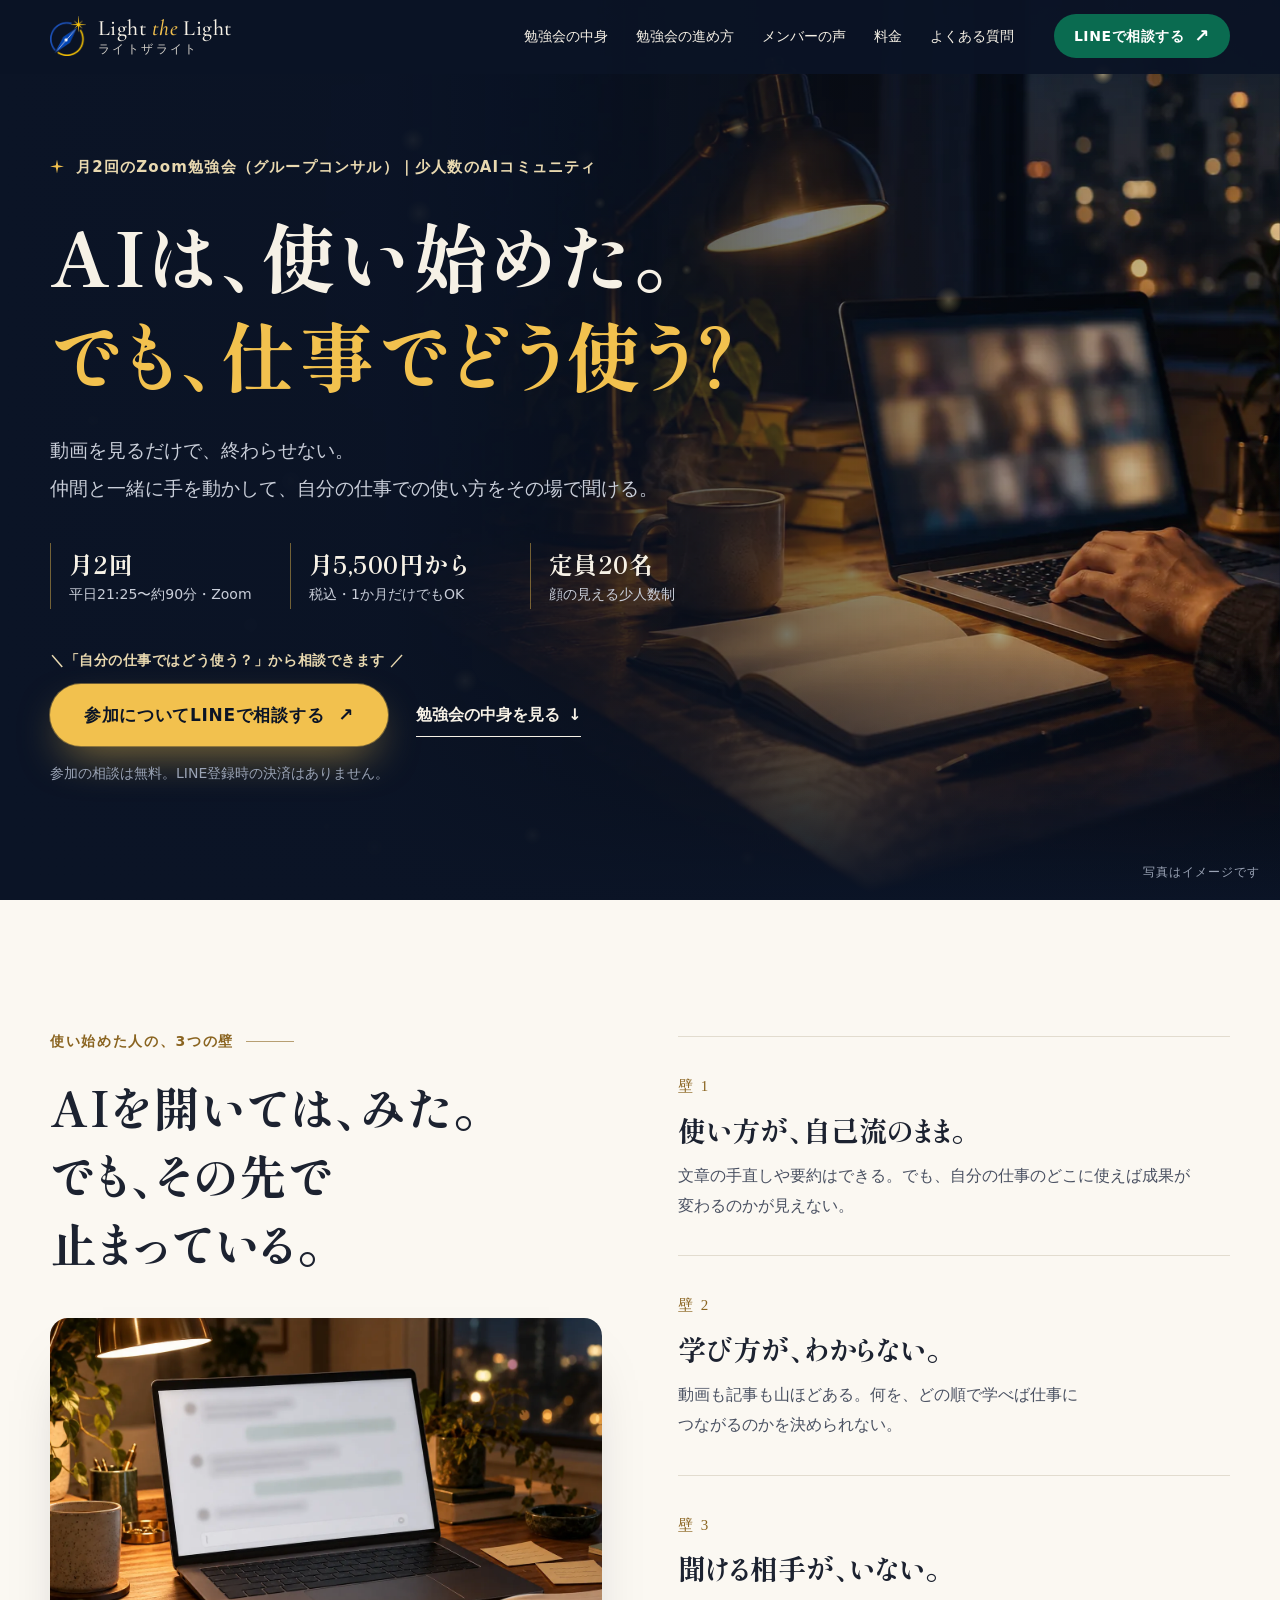
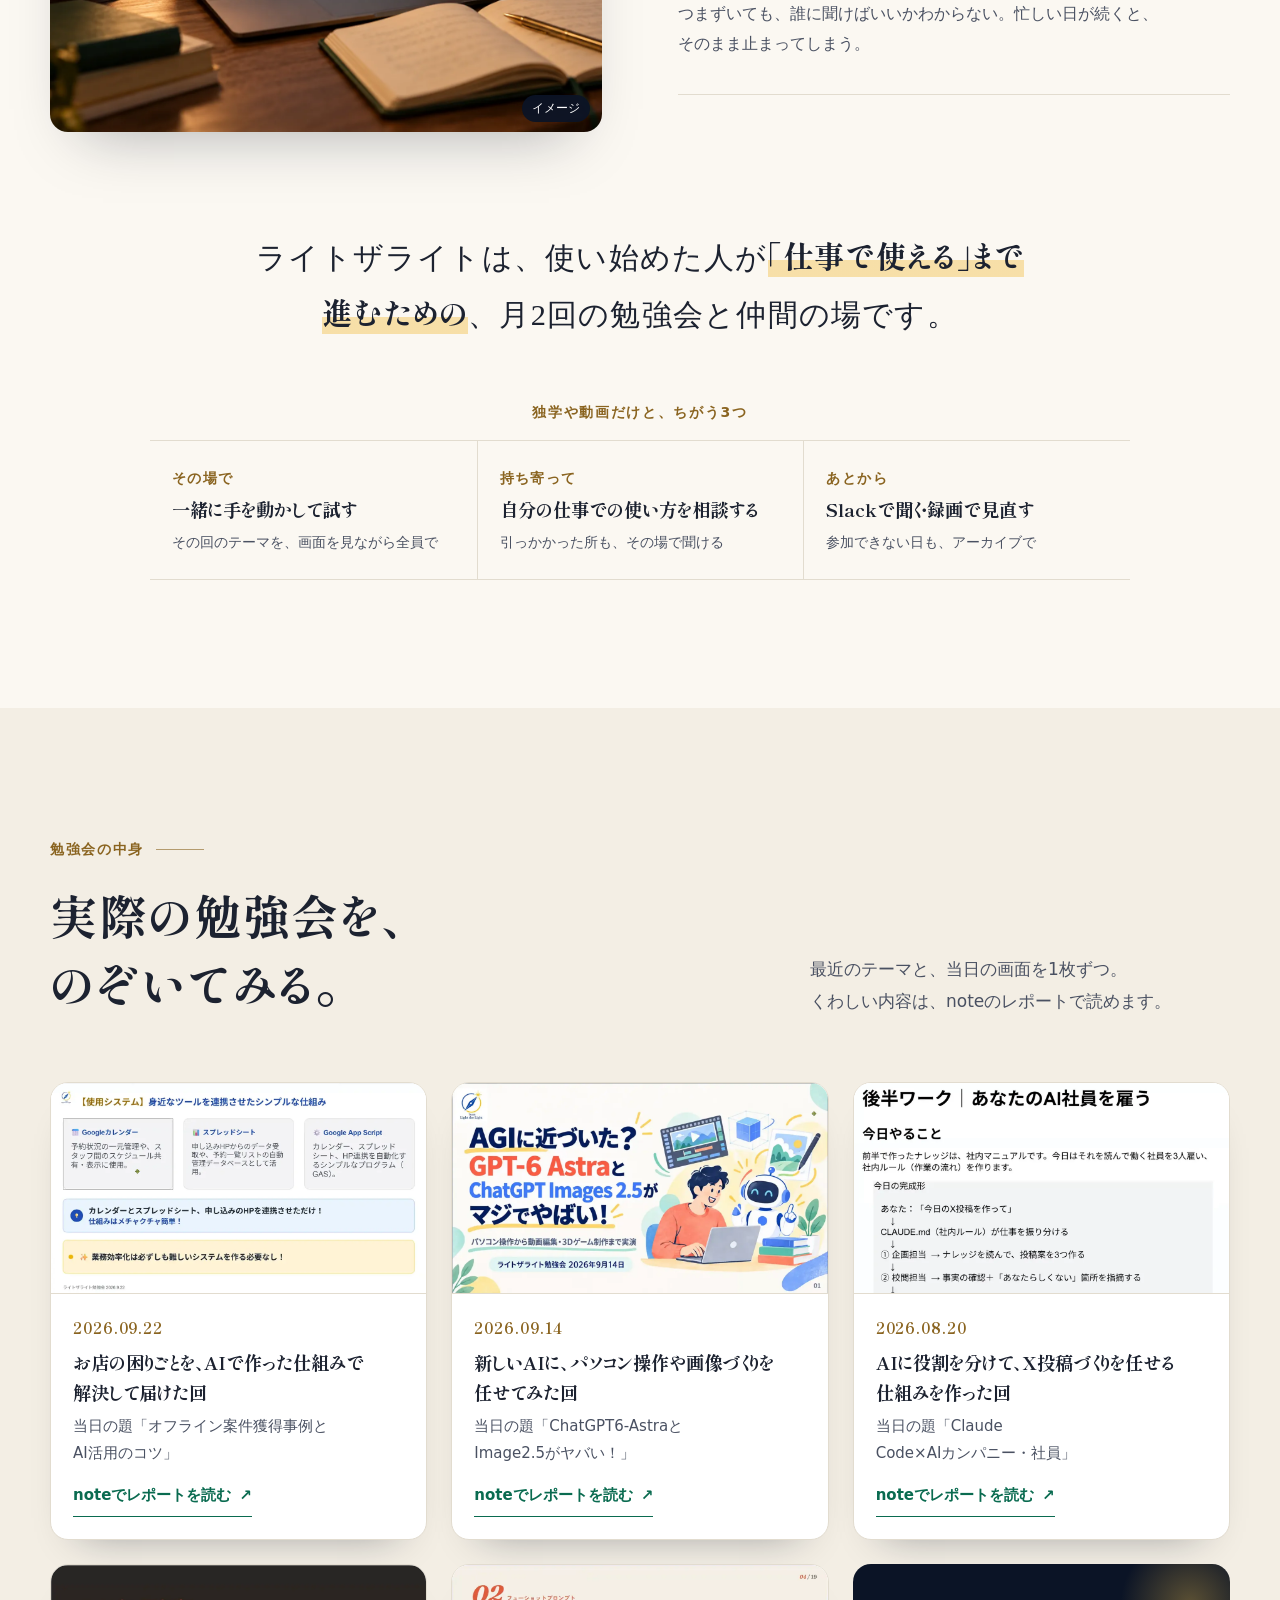
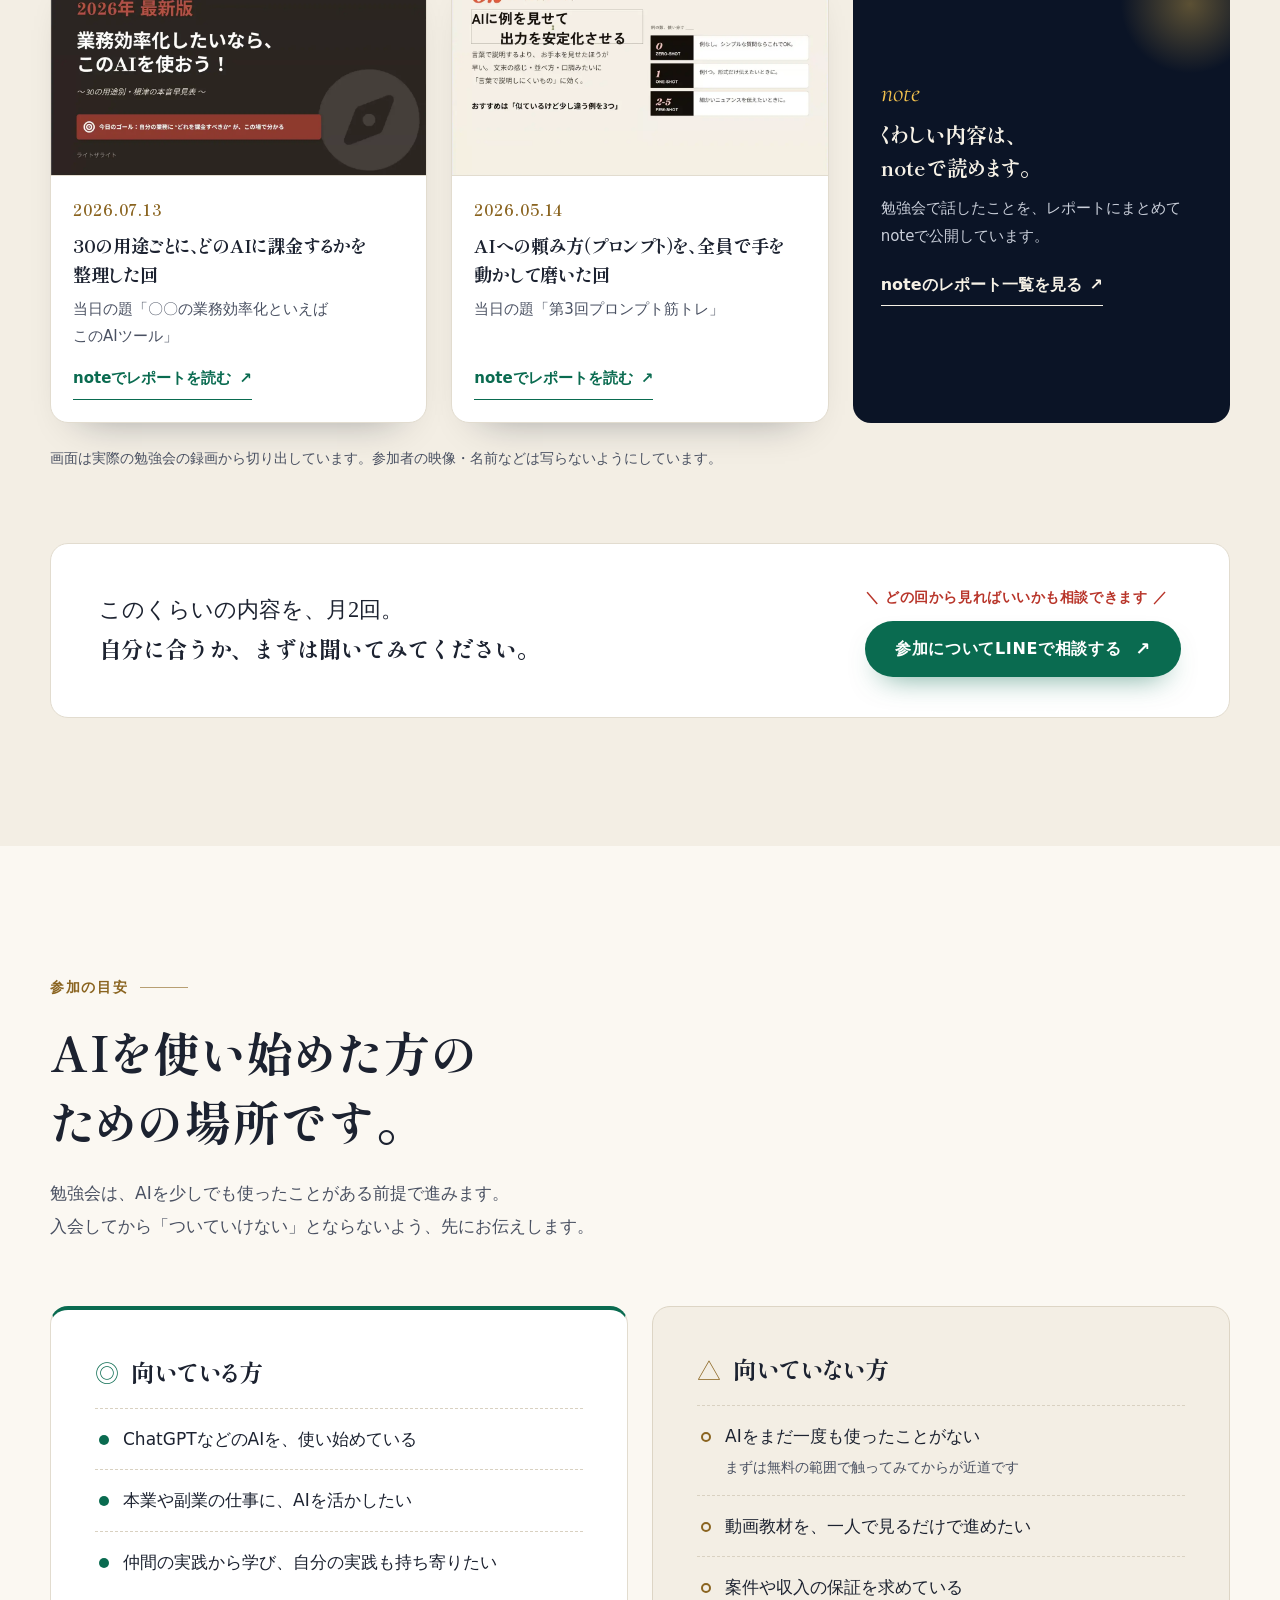
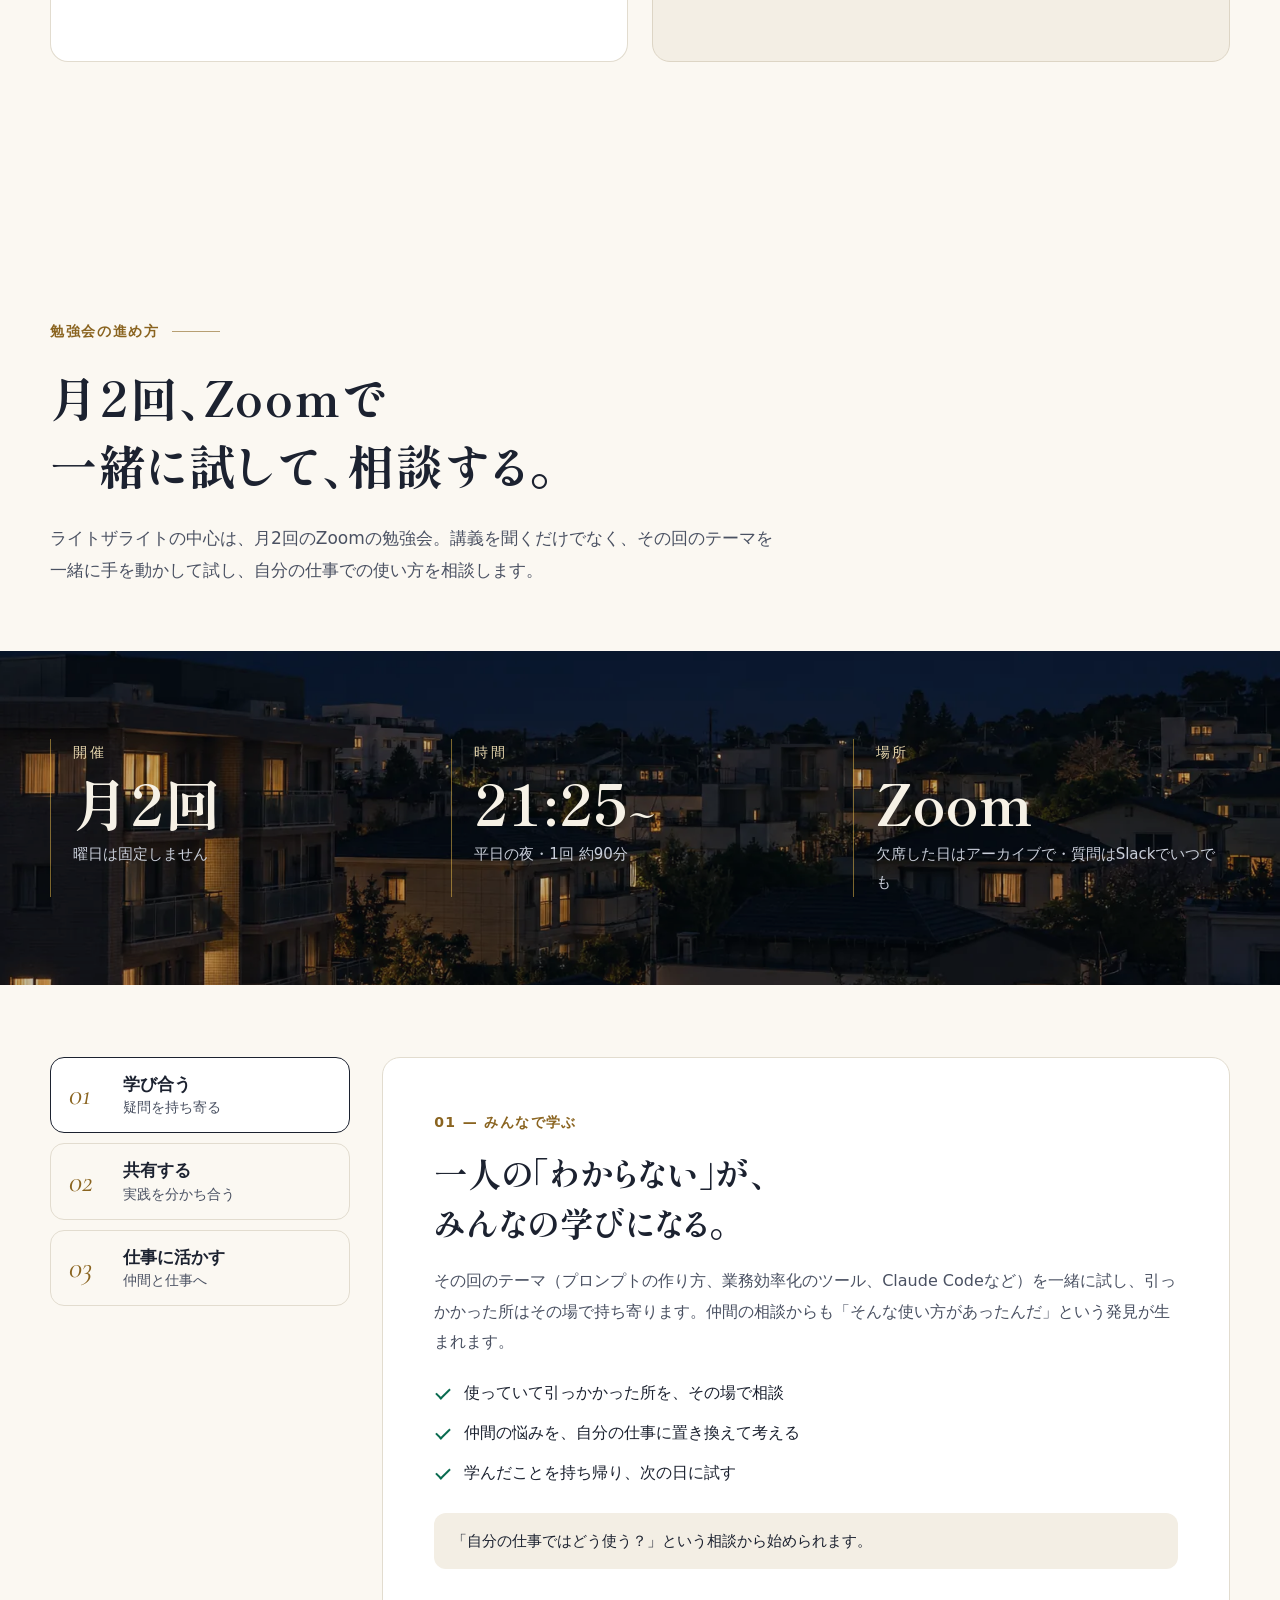
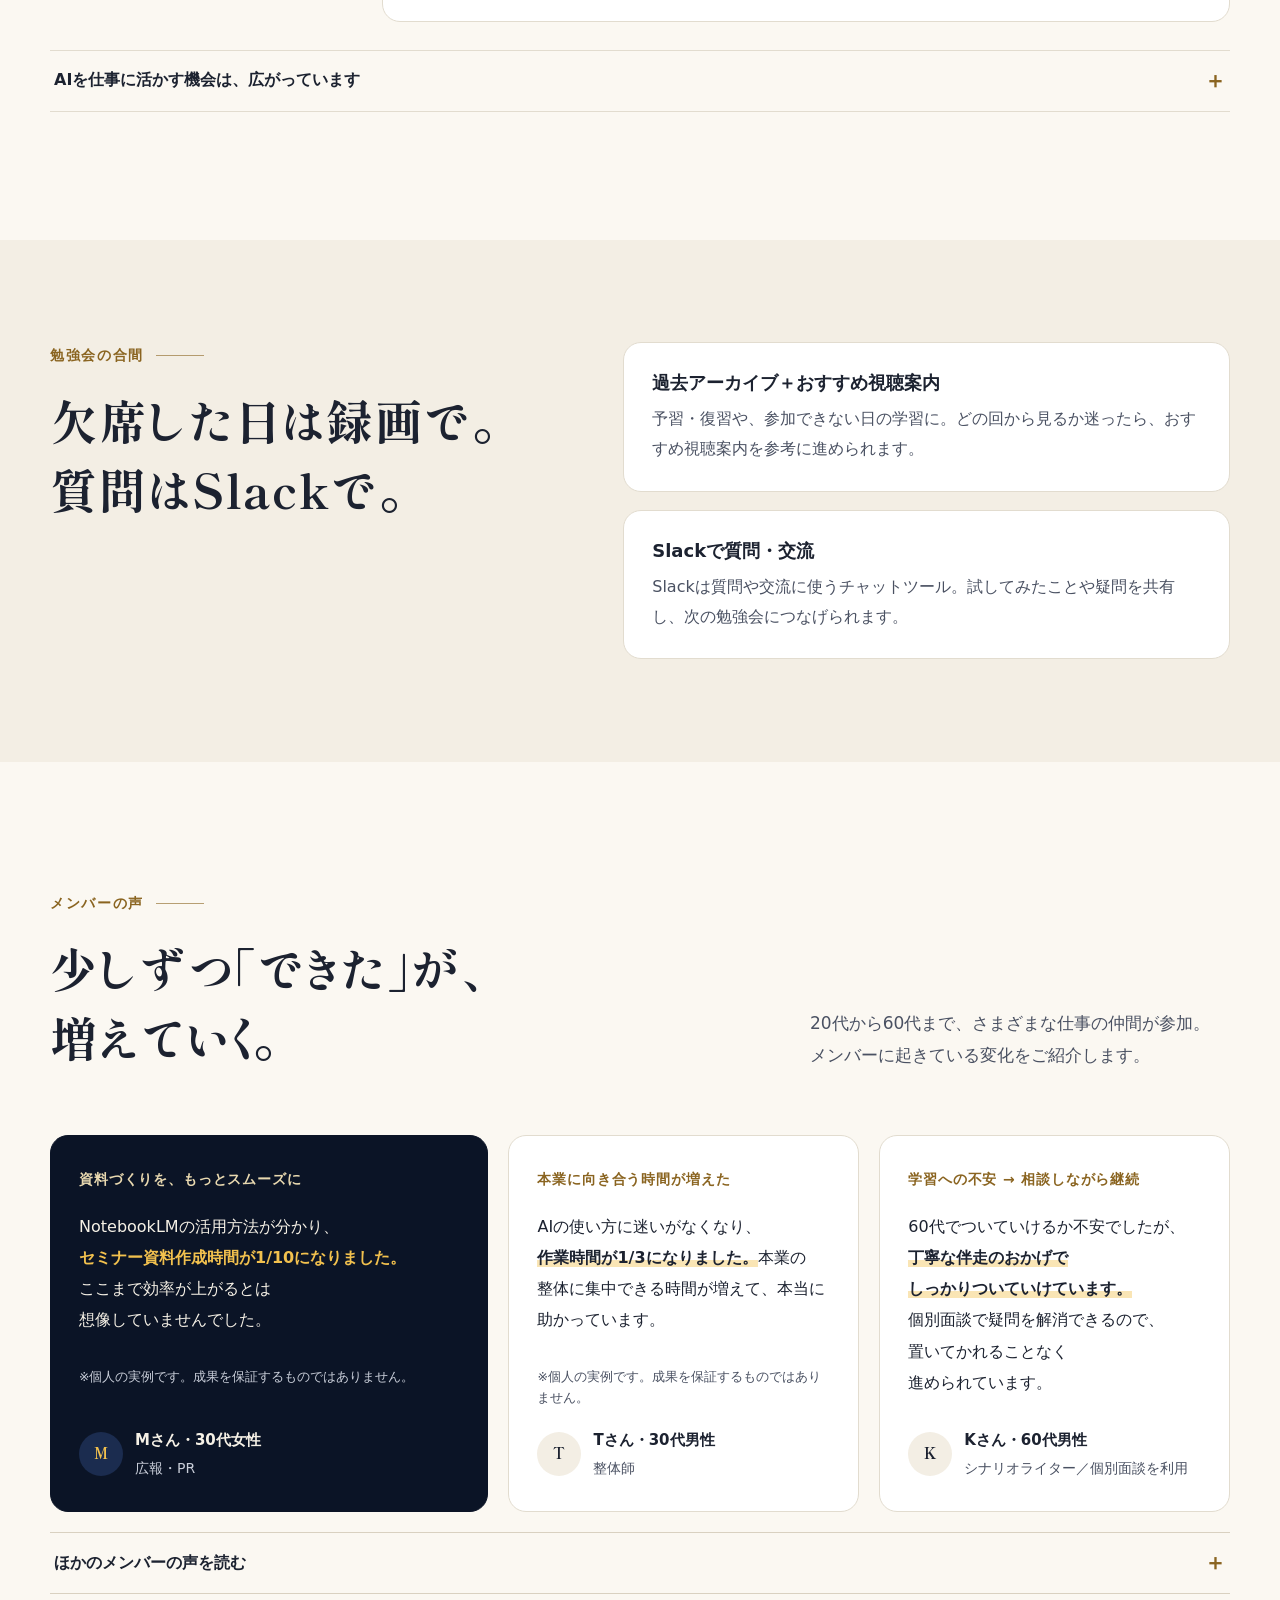
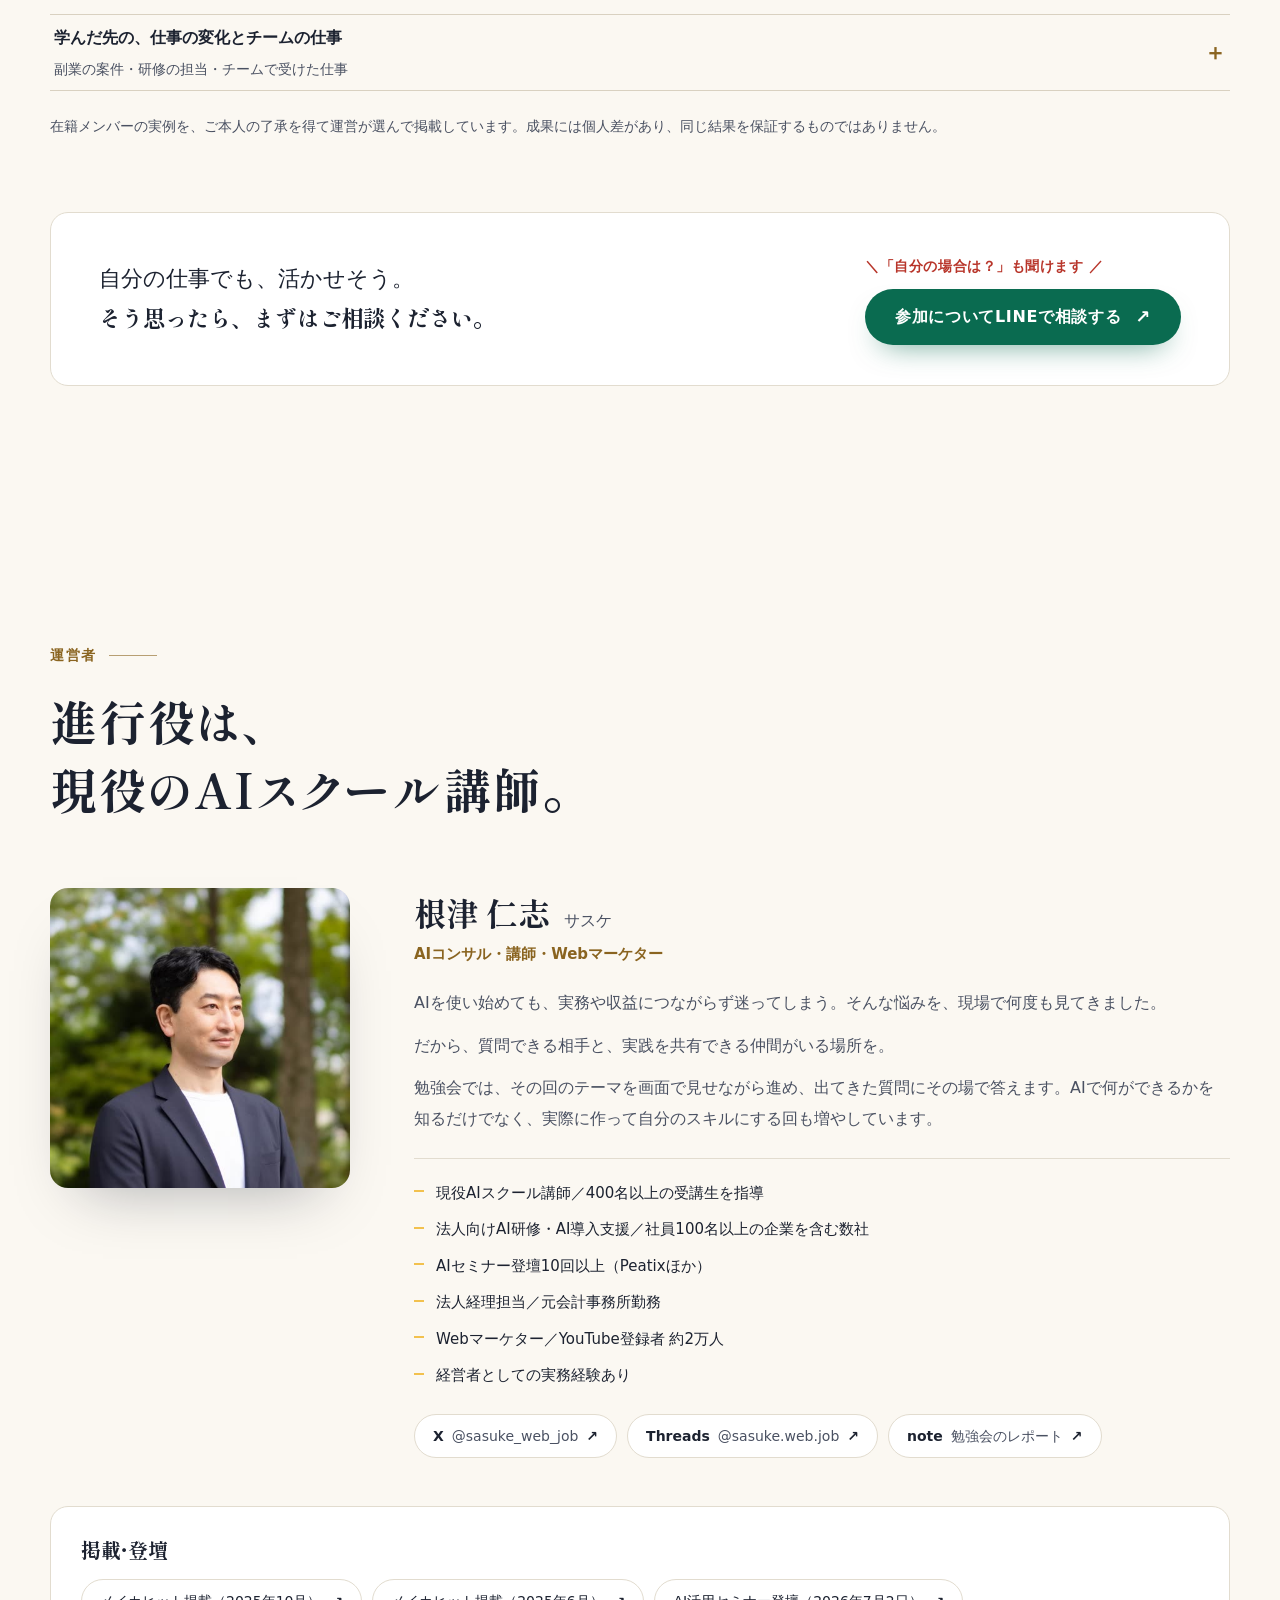
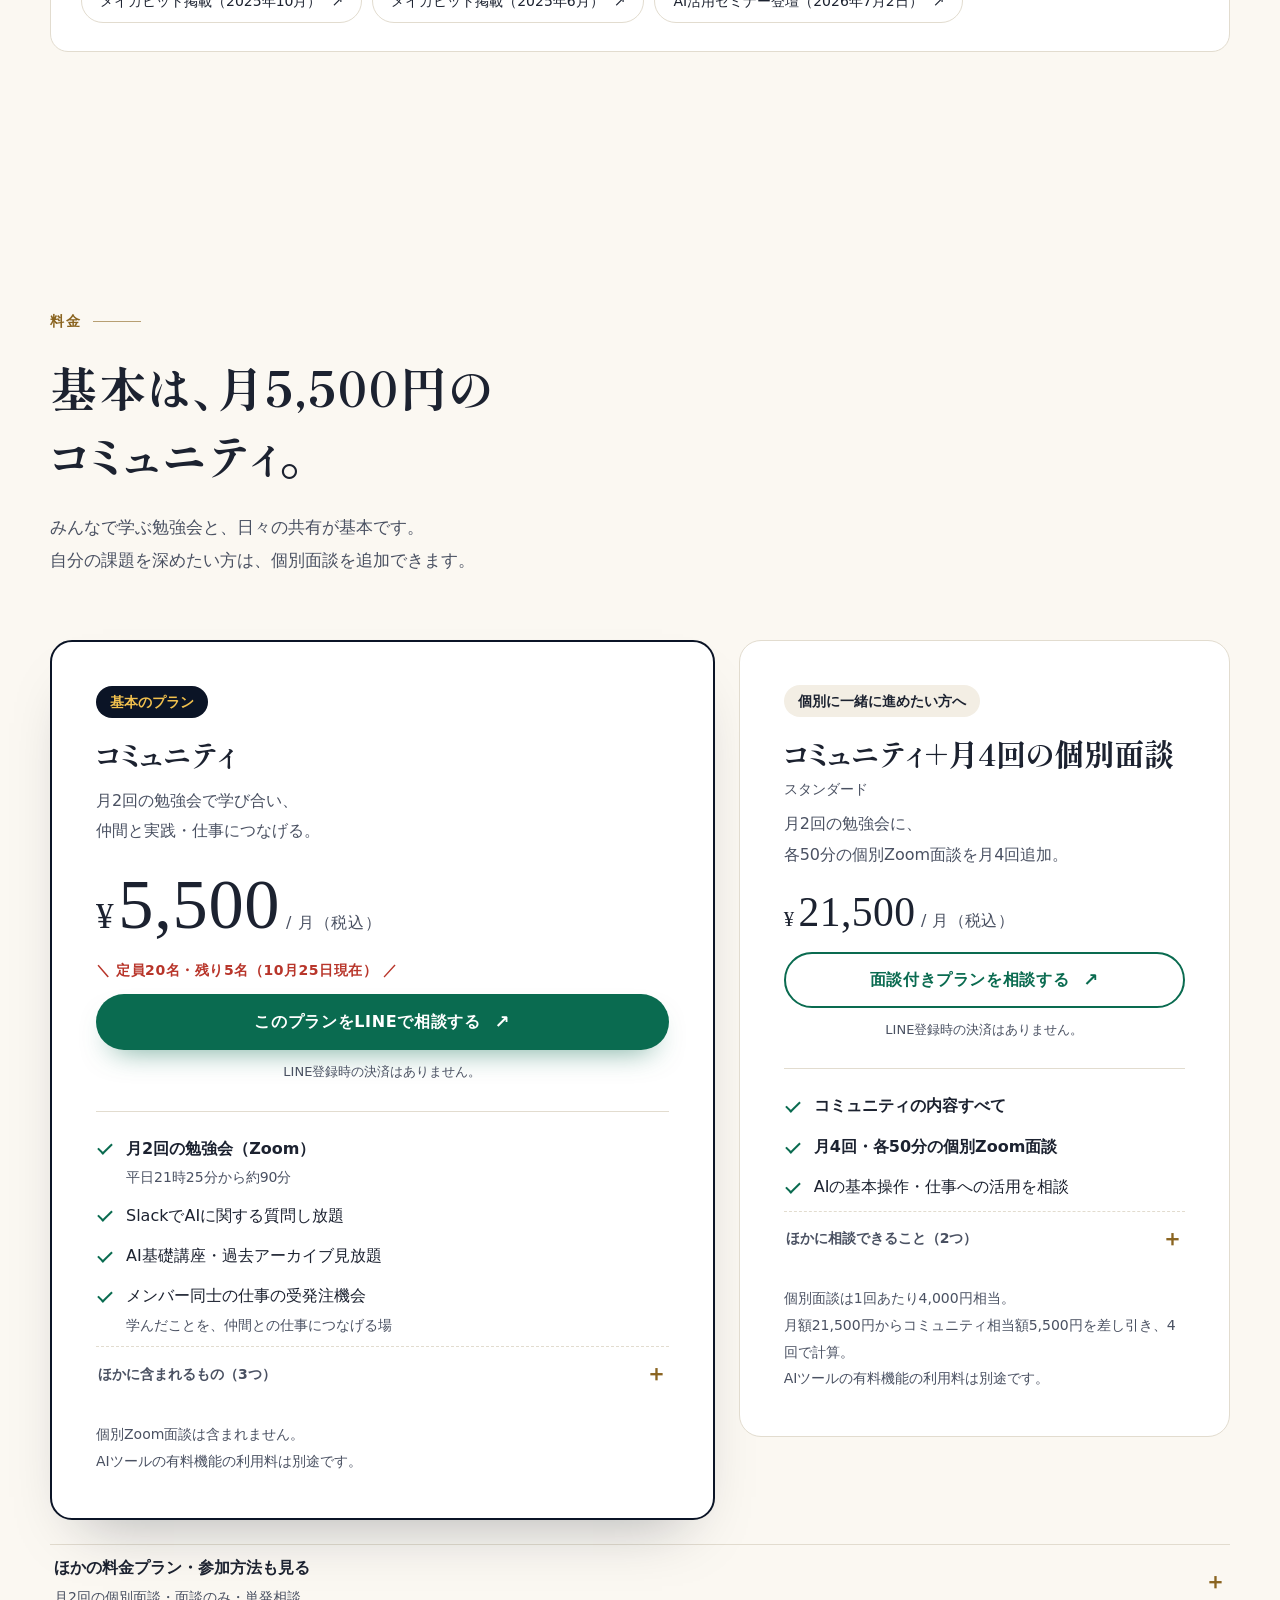
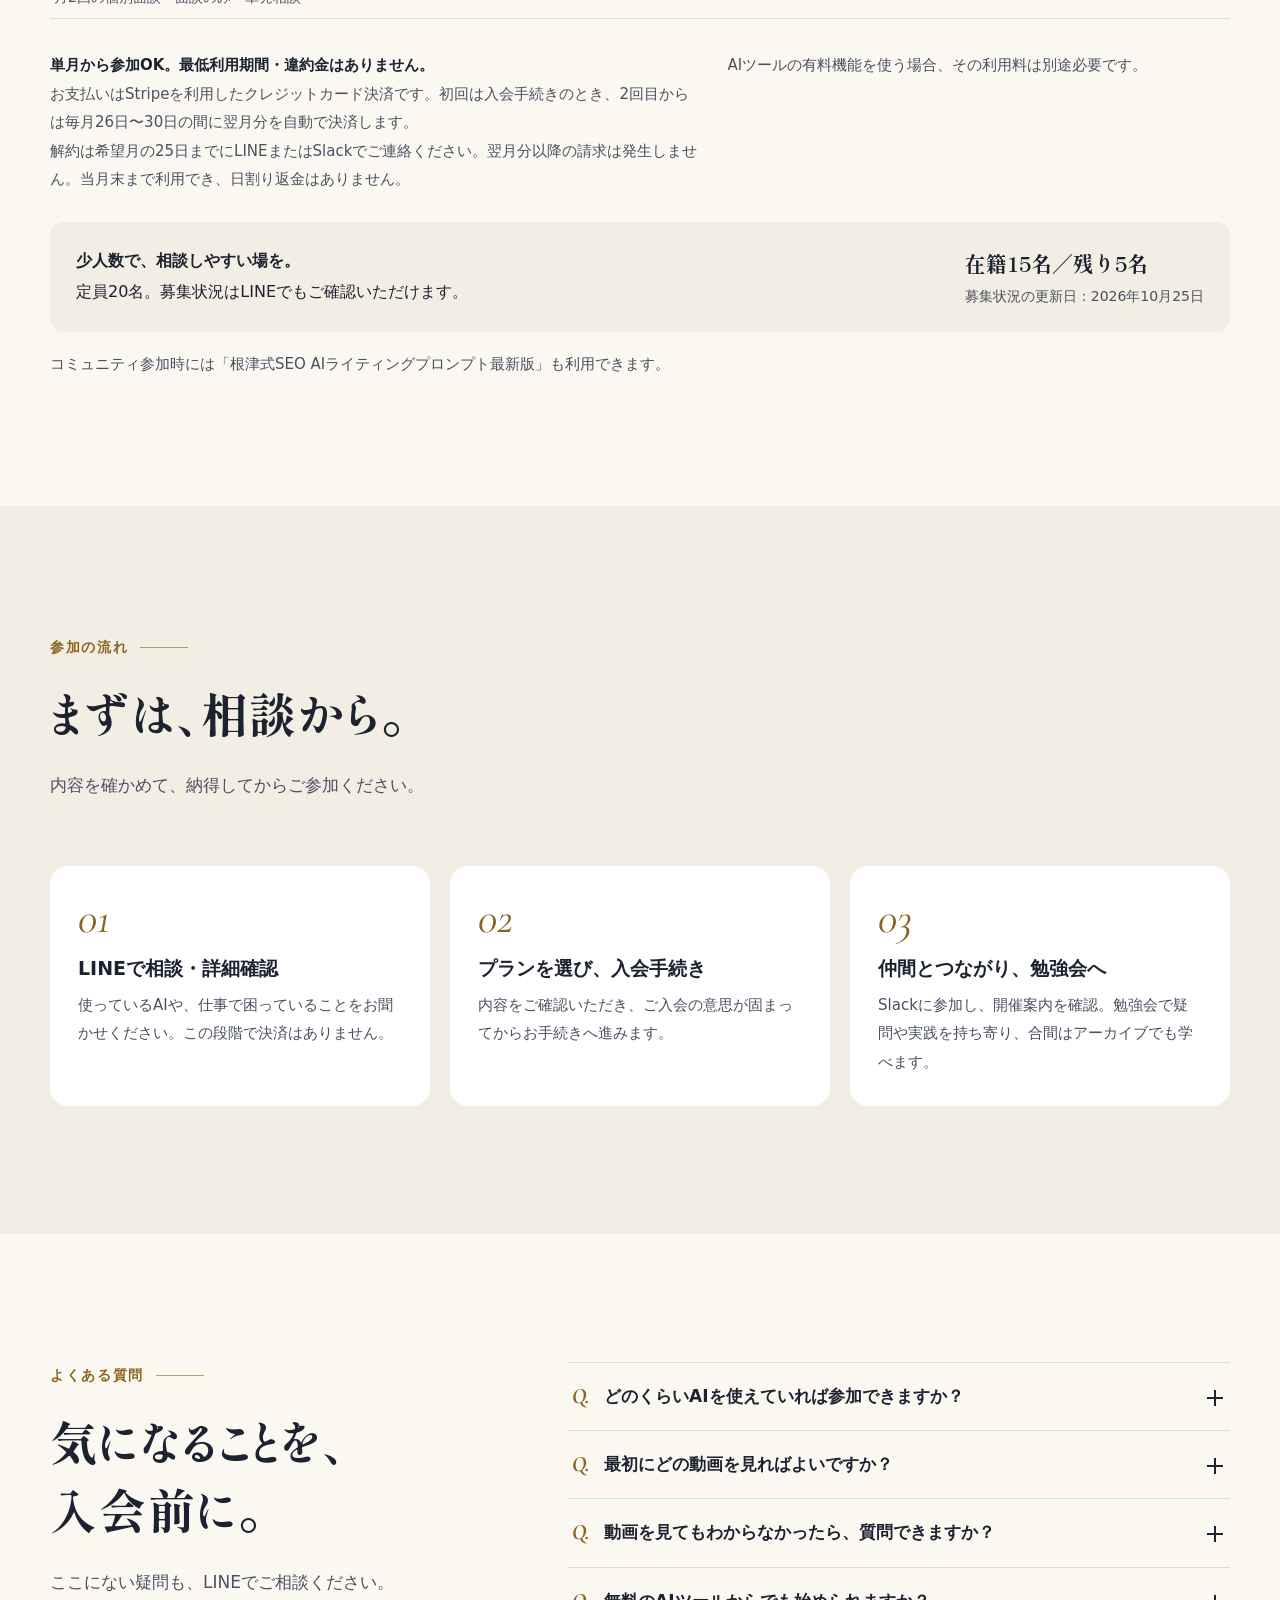
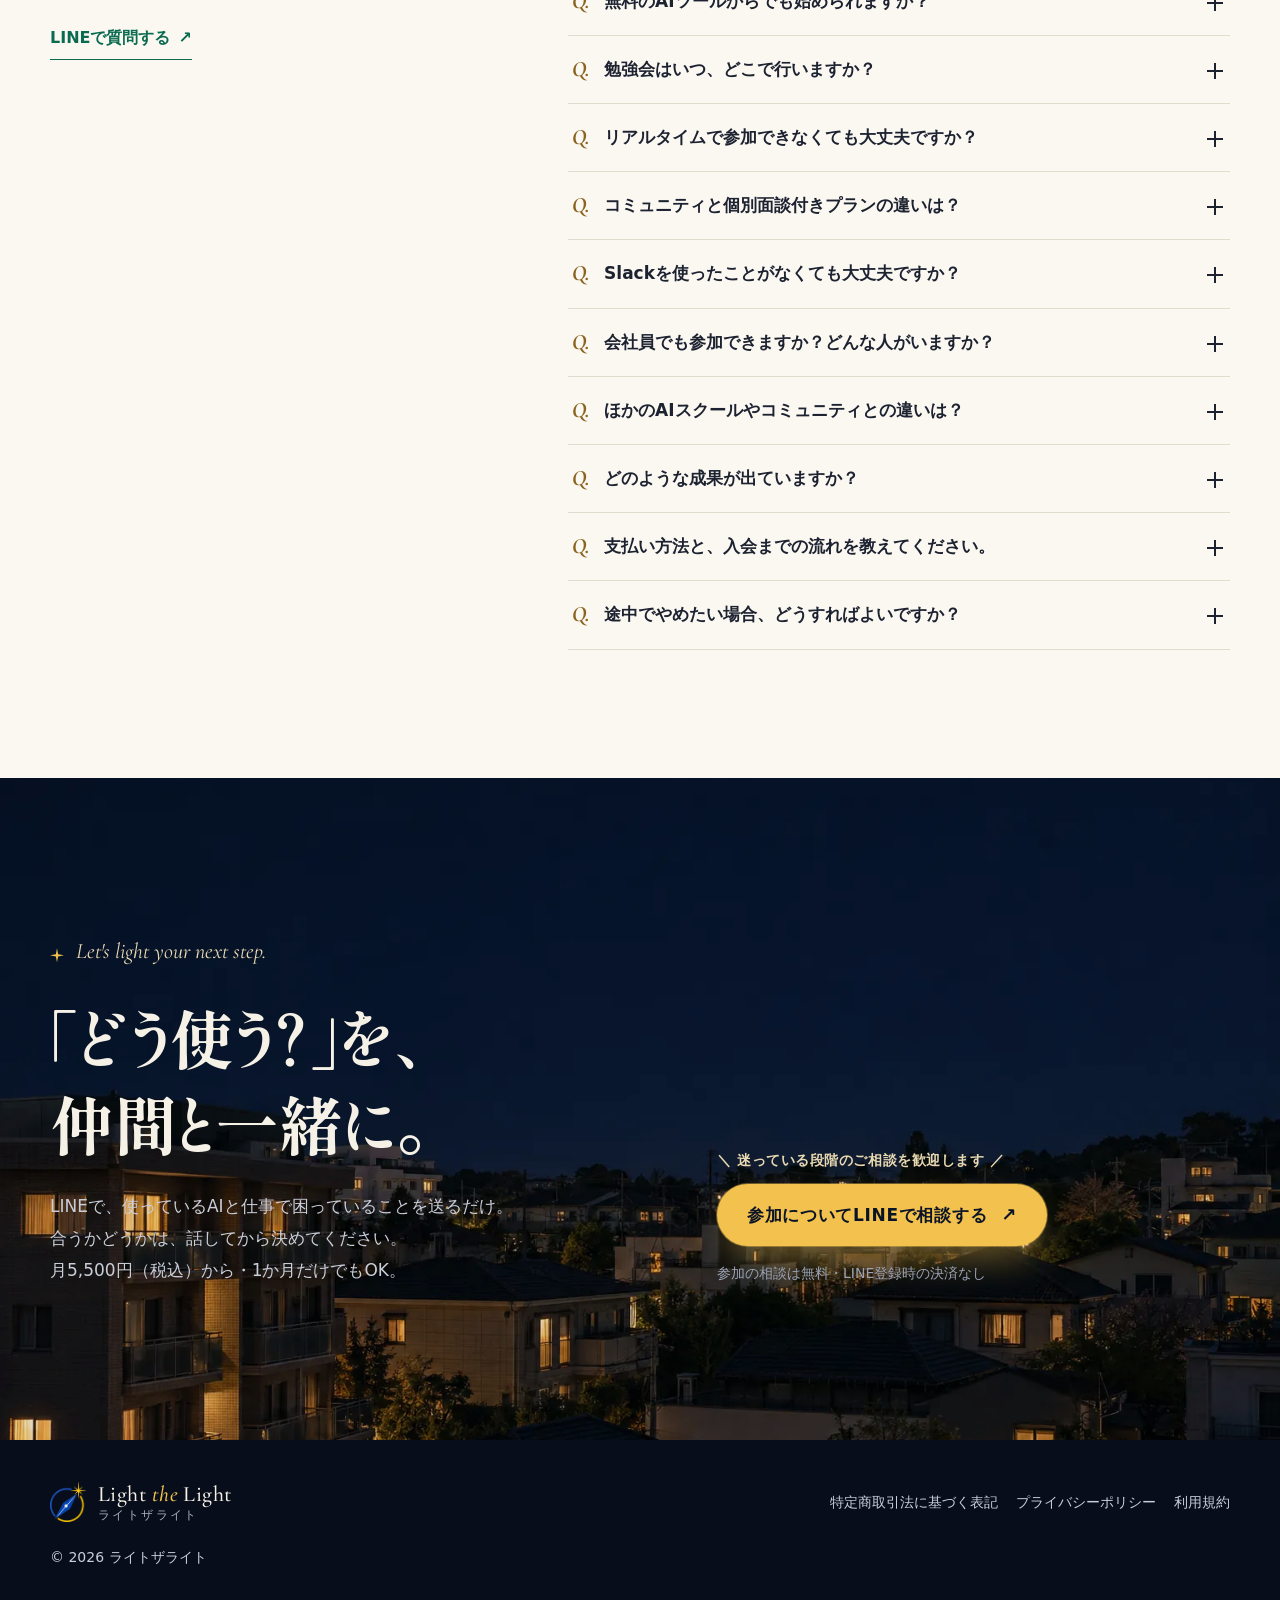
==== commit ee5f1915: "料金の開閉の見出しを「ほかの料金プラン・参加方法も見る」に（ユーザー指示）・勉強会の中身の7/13と5/14にもnoteのレポートへのリンク（5回とも記事あり） Co-Authored-By: Cla" ====
--- a/index.html
+++ b/index.html
@@ -157,6 +157,7 @@
           <time datetime="2026-07-13">2026.07.13</time>
           <h3 id="session-0713-title">30の用途ごとに、どのAIに課金するかを整理した回</h3>
           <p class="session-lead">当日の題「〇〇の業務効率化といえばこのAIツール」</p>
+          <a class="text-link session-link" href="https://note.com/famous_dill9097/n/n57bfd4f4f4bd" target="_blank" rel="noopener" aria-label="noteでレポートを読む：〇〇の業務効率化といえばこのAIツール">noteでレポートを読む<span aria-hidden="true">↗</span></a>
         </div>
         <div class="session-shot"><img src="img/sessions/0713_00060.webp" width="1200" height="675" alt="当日の画面：30の用途別に、本音で整理した早見表" loading="lazy" decoding="async"></div>
       </article>
@@ -165,6 +166,7 @@
           <time datetime="2026-05-14">2026.05.14</time>
           <h3 id="session-0514-title">AIへの頼み方（プロンプト）を、全員で手を動かして磨いた回</h3>
           <p class="session-lead">当日の題「第3回プロンプト筋トレ」</p>
+          <a class="text-link session-link" href="https://note.com/famous_dill9097/n/nb75b5483f41f" target="_blank" rel="noopener" aria-label="noteでレポートを読む：第3回プロンプト筋トレ">noteでレポートを読む<span aria-hidden="true">↗</span></a>
         </div>
         <div class="session-shot"><img src="img/sessions/0514_00510.webp" width="1200" height="676" alt="当日の画面：AIに例を見せて、出力を安定させる" loading="lazy" decoding="async"></div>
       </article>
@@ -322,7 +324,7 @@
         <p class="plan-bottom">個別面談は1回あたり4,000円相当。<small>月額21,500円からコミュニティ相当額5,500円を差し引き、4回で計算。</small><small>AIツールの有料機能の利用料は別途です。</small></p>
       </article>
     </div>
-    <details class="other-plans"><summary><span>ほかの参加方法も見る<small>月2回の個別面談・面談のみ・単発相談</small></span><span aria-hidden="true">＋</span></summary><div class="other-plan-grid">
+    <details class="other-plans"><summary><span>ほかの料金プラン・参加方法も見る<small>月2回の個別面談・面談のみ・単発相談</small></span><span aria-hidden="true">＋</span></summary><div class="other-plan-grid">
       <article><h3>ライト</h3><p class="other-price">月14,500円<small>（税込）</small></p><p>コミュニティ＋個別面談月2回<br>1回50分／面談1回4,500円相当</p><a class="text-link" href="https://lin.ee/Y7OfHPe" target="_blank" rel="noopener" data-cta="pricing-light">LINEで相談する<span aria-hidden="true">↗</span></a></article>
       <article><h3>ベーシック</h3><p class="other-price">月22,000円<small>（税込）</small></p><p>個別面談月4回・各50分<br>コミュニティは含まれません</p><a class="text-link" href="https://lin.ee/Y7OfHPe" target="_blank" rel="noopener" data-cta="pricing-basic">LINEで相談する<span aria-hidden="true">↗</span></a></article>
       <article><h3>単発面談</h3><p class="other-price">1回6,000円<small>（税込）</small></p><p>個別面談1回・50分<br>まず一つの課題を相談したい方へ</p><a class="text-link" href="https://lin.ee/Y7OfHPe" target="_blank" rel="noopener" data-cta="pricing-single">LINEで相談する<span aria-hidden="true">↗</span></a></article>
